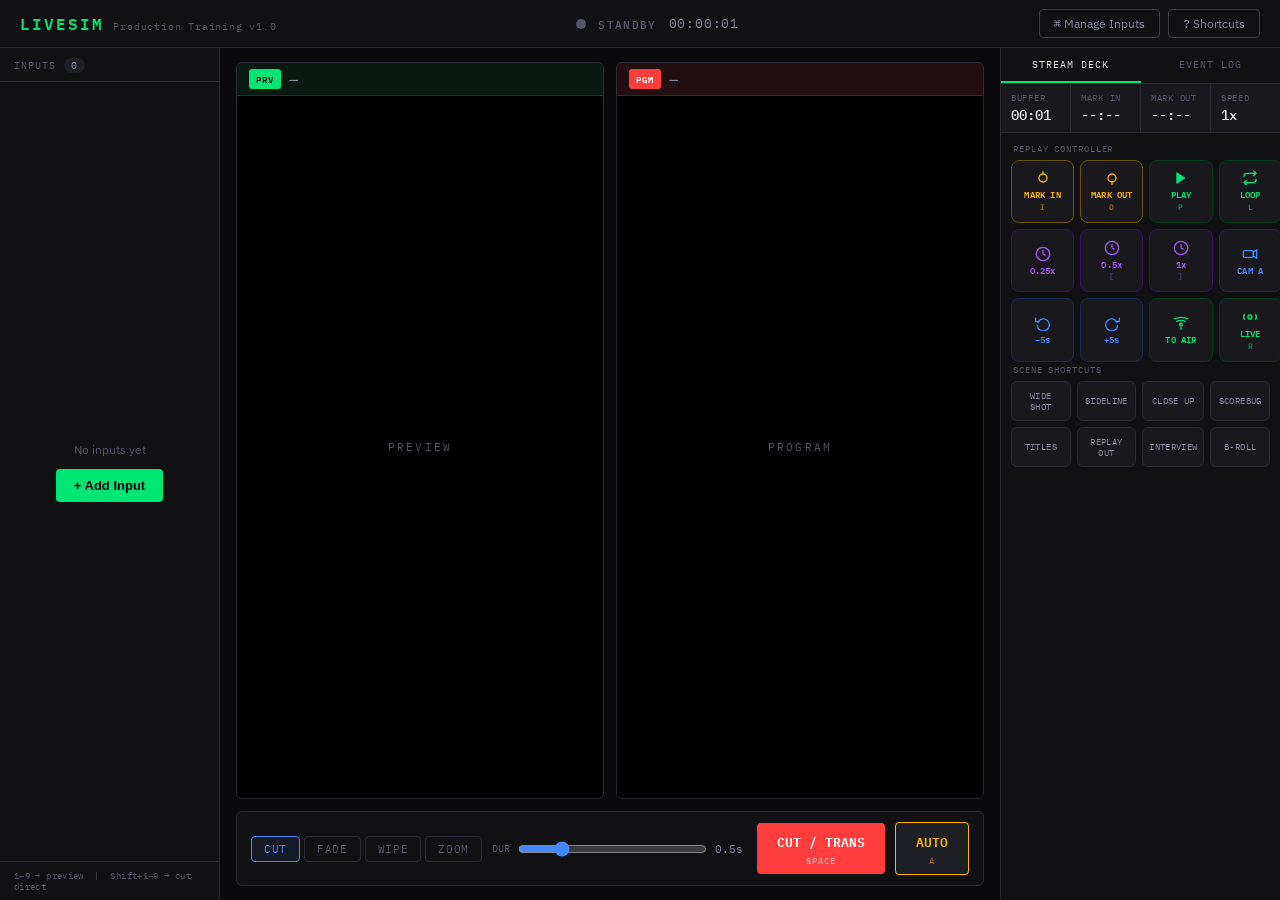
==== index.html @ 05092b7a "vMix v1" ====
<!DOCTYPE html>
<html lang="en">
<head>
<meta charset="UTF-8">
<meta name="viewport" content="width=device-width, initial-scale=1.0">
<title>LiveSim — Production Training</title>
<link rel="preconnect" href="https://fonts.googleapis.com">
<link rel="preconnect" href="https://fonts.gstatic.com" crossorigin>
<link href="https://fonts.googleapis.com/css2?family=IBM+Plex+Mono:wght@400;500;600&family=IBM+Plex+Sans:wght@300;400;500;600&display=swap" rel="stylesheet">
<link rel="stylesheet" href="style.css">
</head>
<body>

<div id="app">

  <!-- TOP BAR -->
  <header class="topbar">
    <div class="topbar-left">
      <span class="logo">LIVESIM</span>
      <span class="logo-sub">Production Training v1.0</span>
    </div>
    <div class="topbar-center">
      <div class="on-air-indicator" id="on-air-dot"></div>
      <span class="on-air-label" id="on-air-label">STANDBY</span>
      <span class="stream-timer" id="stream-timer">00:00:00</span>
    </div>
    <div class="topbar-right">
      <button class="btn-outline" onclick="openModal('inputs-modal')"><span class="mono">⌘</span> Manage Inputs</button>
      <button class="btn-outline" onclick="openModal('shortcuts-modal')"><span class="mono">?</span> Shortcuts</button>
    </div>
  </header>

  <!-- MAIN LAYOUT -->
  <main class="main-layout">

    <!-- LEFT: INPUT TILES -->
    <section class="inputs-panel">
      <div class="panel-label">INPUTS <span class="panel-count" id="input-count">0</span></div>
      <div class="input-grid" id="input-grid">
        <div class="input-empty" id="input-empty">
          <span>No inputs yet</span>
          <button class="btn-primary" onclick="openModal('inputs-modal')">+ Add Input</button>
        </div>
      </div>
      <div class="input-shortcuts-hint">
        <span>1–9 → preview &nbsp;|&nbsp; Shift+1–9 → cut direct</span>
      </div>
    </section>

    <!-- CENTER: PREVIEW + OUTPUT -->
    <section class="monitor-panel">
      <div class="monitor-row">
        <div class="monitor-wrap preview-wrap">
          <div class="monitor-label-bar preview-bar">
            <span class="monitor-badge preview-badge">PRV</span>
            <span class="monitor-name" id="preview-name">—</span>
          </div>
          <div class="monitor-screen" id="preview-screen">
            <div class="monitor-placeholder">
              <span class="placeholder-text">PREVIEW</span>
            </div>
          </div>
        </div>
        <div class="monitor-wrap output-wrap">
          <div class="monitor-label-bar output-bar">
            <span class="monitor-badge output-badge">PGM</span>
            <span class="monitor-name" id="output-name">—</span>
          </div>
          <div class="monitor-screen" id="output-screen">
            <div class="monitor-placeholder">
              <span class="placeholder-text">PROGRAM</span>
            </div>
          </div>
        </div>
      </div>

      <!-- TRANSITION CONTROLS -->
      <div class="transition-bar">
        <div class="trans-type-group">
          <button class="trans-type active" data-trans="cut" onclick="setTrans(this)">CUT</button>
          <button class="trans-type" data-trans="fade" onclick="setTrans(this)">FADE</button>
          <button class="trans-type" data-trans="wipe" onclick="setTrans(this)">WIPE</button>
          <button class="trans-type" data-trans="zoom" onclick="setTrans(this)">ZOOM</button>
        </div>
        <div class="dur-group">
          <label class="dur-label">DUR</label>
          <input type="range" min="100" max="2000" step="100" value="500" id="dur-slider" class="dur-slider">
          <span class="dur-val" id="dur-val">0.5s</span>
        </div>
        <button class="cut-btn" id="cut-btn" onclick="doTransition()">
          <span>CUT / TRANS</span>
          <span class="cut-hint">SPACE</span>
        </button>
        <button class="auto-btn" id="auto-btn" onclick="doAuto()">
          <span>AUTO</span>
          <span class="cut-hint">A</span>
        </button>
      </div>
    </section>

    <!-- RIGHT: STREAM DECK + LOG -->
    <section class="right-panel">

      <!-- STREAM DECK TAB / REPLAY TAB -->
      <div class="right-tabs">
        <button class="right-tab active" onclick="switchRightTab('deck', this)">STREAM DECK</button>
        <button class="right-tab" onclick="switchRightTab('log', this)">EVENT LOG</button>
      </div>

      <div id="tab-deck" class="right-tab-content active">
        <div class="deck-status-row">
          <div class="ds"><div class="ds-lbl">BUFFER</div><div class="ds-val" id="buf-time">00:00</div></div>
          <div class="ds"><div class="ds-lbl">MARK IN</div><div class="ds-val" id="mark-in-disp">--:--</div></div>
          <div class="ds"><div class="ds-lbl">MARK OUT</div><div class="ds-val" id="mark-out-disp">--:--</div></div>
          <div class="ds"><div class="ds-lbl">SPEED</div><div class="ds-val" id="speed-disp">1x</div></div>
        </div>

        <div class="deck-label">REPLAY CONTROLLER</div>
        <div class="deck-grid" id="deck-grid"></div>

        <div class="deck-label" style="margin-top:14px;">SCENE SHORTCUTS</div>
        <div class="scene-grid" id="scene-grid"></div>
      </div>

      <div id="tab-log" class="right-tab-content">
        <div class="log-toolbar">
          <span class="log-count" id="log-count">0 events</span>
          <button class="btn-sm" onclick="clearLog()">Clear</button>
        </div>
        <div class="event-log" id="event-log">
          <div class="log-empty">Waiting for production actions...</div>
        </div>
      </div>

    </section>
  </main>

</div>

<!-- MODAL: MANAGE INPUTS -->
<div class="modal-overlay" id="inputs-modal">
  <div class="modal">
    <div class="modal-header">
      <span class="modal-title">Manage Inputs</span>
      <button class="modal-close" onclick="closeModal('inputs-modal')">✕</button>
    </div>
    <div class="modal-body">
      <div class="input-form-tabs">
        <button class="ift active" onclick="switchFormTab('yt', this)">YouTube / URL</button>
        <button class="ift" onclick="switchFormTab('file', this)">Local File</button>
        <button class="ift" onclick="switchFormTab('color', this)">Colour / Still</button>
      </div>

      <div id="form-yt" class="input-form active">
        <label class="form-label">YouTube URL or video embed URL</label>
        <input type="text" id="yt-url" class="form-input" placeholder="https://www.youtube.com/watch?v=...">
        <label class="form-label">Input name (e.g. CAM 1 — Wide)</label>
        <input type="text" id="yt-name" class="form-input" placeholder="CAM 1">
        <button class="btn-primary full" onclick="addYouTubeInput()">Add YouTube Input</button>
      </div>

      <div id="form-file" class="input-form">
        <label class="form-label">Select video file</label>
        <input type="file" id="file-input" accept="video/*" class="form-file">
        <label class="form-label">Input name</label>
        <input type="text" id="file-name" class="form-input" placeholder="CAM 2 — Sideline">
        <button class="btn-primary full" onclick="addFileInput()">Add File Input</button>
      </div>

      <div id="form-color" class="input-form">
        <label class="form-label">Colour or still type</label>
        <select id="color-type" class="form-input">
          <option value="bars">Colour Bars</option>
          <option value="black">Black</option>
          <option value="scorebug">Scorebug (overlay)</option>
          <option value="lowerthird">Lower Third</option>
          <option value="titles">Titles</option>
        </select>
        <label class="form-label">Input name</label>
        <input type="text" id="color-name" class="form-input" placeholder="Scorebug">
        <button class="btn-primary full" onclick="addColorInput()">Add Input</button>
      </div>

      <div class="inputs-list-label">Current inputs <span id="inputs-list-count">0</span></div>
      <div class="inputs-list" id="inputs-list"></div>
    </div>
  </div>
</div>

<!-- MODAL: SHORTCUTS -->
<div class="modal-overlay" id="shortcuts-modal">
  <div class="modal modal-sm">
    <div class="modal-header">
      <span class="modal-title">Keyboard Shortcuts</span>
      <button class="modal-close" onclick="closeModal('shortcuts-modal')">✕</button>
    </div>
    <div class="modal-body">
      <table class="shortcuts-table">
        <tr><td class="sk-key">1 – 9</td><td>Send input to Preview</td></tr>
        <tr><td class="sk-key">Shift + 1–9</td><td>Cut input directly to Program</td></tr>
        <tr><td class="sk-key">Space</td><td>Cut / Transition</td></tr>
        <tr><td class="sk-key">A</td><td>Auto transition</td></tr>
        <tr><td class="sk-key">F1–F4</td><td>Select transition type (Cut/Fade/Wipe/Zoom)</td></tr>
        <tr><td class="sk-key">I</td><td>Mark In (replay)</td></tr>
        <tr><td class="sk-key">O</td><td>Mark Out (replay)</td></tr>
        <tr><td class="sk-key">P</td><td>Play replay</td></tr>
        <tr><td class="sk-key">L</td><td>Loop replay</td></tr>
        <tr><td class="sk-key">R</td><td>Return to live</td></tr>
        <tr><td class="sk-key">[ / ]</td><td>Speed 0.5x / 1x</td></tr>
        <tr><td class="sk-key">Esc</td><td>Close modal</td></tr>
      </table>
    </div>
  </div>
</div>

<script src="app.js"></script>
</body>
</html>
---- style.css ----
*, *::before, *::after { box-sizing: border-box; margin: 0; padding: 0; }

:root {
  --bg: #0a0a0c;
  --bg2: #111114;
  --bg3: #18181d;
  --bg4: #1f1f26;
  --border: #2a2a35;
  --border2: #3a3a48;
  --text: #e8e8f0;
  --text2: #8888a0;
  --text3: #555568;
  --green: #00e676;
  --green-dim: #00c85a;
  --red: #ff3d3d;
  --red-dim: #cc2222;
  --amber: #ffb300;
  --blue: #4488ff;
  --purple: #a855f7;
  --mono: 'IBM Plex Mono', monospace;
  --sans: 'IBM Plex Sans', sans-serif;
}

html, body { height: 100%; background: var(--bg); color: var(--text); font-family: var(--sans); font-size: 14px; overflow: hidden; }

#app { display: flex; flex-direction: column; height: 100vh; }

/* TOPBAR */
.topbar {
  display: flex; align-items: center; justify-content: space-between;
  padding: 0 20px; height: 48px; background: var(--bg2);
  border-bottom: 1px solid var(--border);
  flex-shrink: 0;
}
.topbar-left { display: flex; align-items: baseline; gap: 10px; }
.logo { font-family: var(--mono); font-size: 16px; font-weight: 600; letter-spacing: 0.12em; color: var(--green); }
.logo-sub { font-family: var(--mono); font-size: 10px; color: var(--text3); letter-spacing: 0.08em; }
.topbar-center { display: flex; align-items: center; gap: 12px; }
.on-air-indicator {
  width: 10px; height: 10px; border-radius: 50%;
  background: var(--text3); transition: background 0.3s;
}
.on-air-indicator.live { background: var(--red); box-shadow: 0 0 8px var(--red); animation: pulse-red 1.2s infinite; }
@keyframes pulse-red { 0%,100%{box-shadow:0 0 6px var(--red);} 50%{box-shadow:0 0 14px var(--red);} }
.on-air-label { font-family: var(--mono); font-size: 11px; font-weight: 600; letter-spacing: 0.12em; color: var(--text3); transition: color 0.3s; }
.on-air-label.live { color: var(--red); }
.stream-timer { font-family: var(--mono); font-size: 13px; color: var(--text2); letter-spacing: 0.06em; }
.topbar-right { display: flex; gap: 8px; }
.btn-outline {
  background: transparent; border: 1px solid var(--border2); color: var(--text2);
  padding: 6px 14px; border-radius: 4px; cursor: pointer; font-family: var(--sans);
  font-size: 12px; transition: all 0.15s;
}
.btn-outline:hover { border-color: var(--text2); color: var(--text); }
.mono { font-family: var(--mono); }

/* MAIN LAYOUT */
.main-layout {
  display: grid;
  grid-template-columns: 220px 1fr 280px;
  flex: 1;
  overflow: hidden;
  gap: 0;
}

/* INPUTS PANEL */
.inputs-panel {
  background: var(--bg2); border-right: 1px solid var(--border);
  display: flex; flex-direction: column; overflow: hidden;
}
.panel-label {
  padding: 10px 14px 8px; font-family: var(--mono); font-size: 10px;
  letter-spacing: 0.1em; color: var(--text3); border-bottom: 1px solid var(--border);
  display: flex; align-items: center; gap: 8px;
}
.panel-count {
  background: var(--bg4); color: var(--text2); padding: 1px 7px;
  border-radius: 10px; font-size: 10px;
}
.input-grid {
  flex: 1; overflow-y: auto; padding: 10px; display: flex; flex-direction: column; gap: 6px;
}
.input-empty {
  flex: 1; display: flex; flex-direction: column; align-items: center; justify-content: center;
  gap: 12px; color: var(--text3); font-size: 12px;
}
.input-shortcuts-hint {
  padding: 8px 14px; font-family: var(--mono); font-size: 9px;
  color: var(--text3); border-top: 1px solid var(--border); letter-spacing: 0.04em;
}

.input-tile {
  border-radius: 6px; border: 1px solid var(--border);
  background: var(--bg3); cursor: pointer; transition: all 0.12s;
  overflow: hidden; position: relative;
}
.input-tile:hover { border-color: var(--border2); }
.input-tile.in-preview { border-color: var(--green); box-shadow: 0 0 0 1px var(--green) inset; }
.input-tile.in-output { border-color: var(--red); box-shadow: 0 0 0 1px var(--red) inset; }
.input-tile-thumb {
  width: 100%; aspect-ratio: 16/9; background: var(--bg4);
  position: relative; overflow: hidden;
}
.input-tile-thumb iframe, .input-tile-thumb video {
  width: 100%; height: 100%; border: none; pointer-events: none;
}
.input-tile-thumb .thumb-overlay {
  position: absolute; inset: 0; display: flex; align-items: center; justify-content: center;
}
.input-tile-info {
  padding: 6px 10px 8px; display: flex; align-items: center; justify-content: space-between;
}
.input-tile-name { font-size: 12px; font-weight: 500; color: var(--text); }
.input-tile-num { font-family: var(--mono); font-size: 10px; color: var(--text3); }
.tile-badge {
  position: absolute; top: 4px; left: 4px; font-family: var(--mono); font-size: 9px;
  font-weight: 600; padding: 2px 6px; border-radius: 3px; letter-spacing: 0.1em;
}
.badge-prv { background: var(--green); color: #000; }
.badge-pgm { background: var(--red); color: #fff; }
.input-tile-remove {
  position: absolute; top: 4px; right: 4px; background: rgba(0,0,0,0.6);
  border: none; color: var(--text3); cursor: pointer; width: 20px; height: 20px;
  border-radius: 3px; font-size: 12px; display: none; align-items: center; justify-content: center;
}
.input-tile:hover .input-tile-remove { display: flex; }
.input-tile-remove:hover { color: var(--red); }

/* COLOR THUMB TYPES */
.thumb-bars { background: linear-gradient(90deg,#f00 0%,#ff0 17%,#0f0 33%,#0ff 50%,#00f 67%,#f0f 83%,#fff 100%); }
.thumb-black { background: #000; }
.thumb-scorebug { background: var(--bg4); display:flex; align-items:center; justify-content:center; }
.thumb-lowerthird { background: var(--bg4); }
.thumb-titles { background: var(--bg4); }

/* MONITOR PANEL */
.monitor-panel {
  background: var(--bg); display: flex; flex-direction: column;
  padding: 14px 16px; gap: 12px; overflow: hidden;
}
.monitor-row { display: grid; grid-template-columns: 1fr 1fr; gap: 12px; flex: 1; min-height: 0; }
.monitor-wrap { display: flex; flex-direction: column; gap: 0; border-radius: 6px; overflow: hidden; border: 1px solid var(--border); }
.monitor-label-bar {
  padding: 6px 12px; display: flex; align-items: center; gap: 8px;
  border-bottom: 1px solid var(--border);
}
.preview-bar { background: rgba(0, 230, 118, 0.07); }
.output-bar { background: rgba(255, 61, 61, 0.1); }
.monitor-badge {
  font-family: var(--mono); font-size: 9px; font-weight: 600;
  padding: 2px 7px; border-radius: 3px; letter-spacing: 0.1em;
}
.preview-wrap .monitor-badge { background: var(--green); color: #000; }
.output-wrap .monitor-badge { background: var(--red); color: #fff; }
.monitor-name { font-size: 12px; color: var(--text2); font-weight: 500; }
.monitor-screen {
  flex: 1; background: #000; position: relative; overflow: hidden; min-height: 0;
}
.monitor-screen iframe, .monitor-screen video {
  width: 100%; height: 100%; border: none;
}
.monitor-placeholder {
  position: absolute; inset: 0; display: flex; align-items: center; justify-content: center;
}
.placeholder-text { font-family: var(--mono); font-size: 11px; color: var(--text3); letter-spacing: 0.2em; }

/* TRANSITION BAR */
.transition-bar {
  display: flex; align-items: center; gap: 10px; flex-wrap: wrap;
  background: var(--bg2); border: 1px solid var(--border); border-radius: 6px; padding: 10px 14px;
  flex-shrink: 0;
}
.trans-type-group { display: flex; gap: 4px; }
.trans-type {
  font-family: var(--mono); font-size: 11px; letter-spacing: 0.06em;
  background: transparent; border: 1px solid var(--border); color: var(--text3);
  padding: 5px 12px; border-radius: 4px; cursor: pointer; transition: all 0.12s;
}
.trans-type:hover { border-color: var(--border2); color: var(--text2); }
.trans-type.active { border-color: var(--blue); color: var(--blue); background: rgba(68,136,255,0.08); }
.dur-group { display: flex; align-items: center; gap: 8px; flex: 1; min-width: 120px; }
.dur-label { font-family: var(--mono); font-size: 10px; color: var(--text3); }
.dur-slider { flex: 1; accent-color: var(--blue); }
.dur-val { font-family: var(--mono); font-size: 11px; color: var(--text2); min-width: 32px; }
.cut-btn, .auto-btn {
  display: flex; flex-direction: column; align-items: center; gap: 2px;
  padding: 8px 20px; border-radius: 4px; border: none; cursor: pointer;
  font-family: var(--mono); font-weight: 600; transition: all 0.1s;
}
.cut-btn { background: var(--red); color: #fff; font-size: 13px; }
.cut-btn:hover { background: #ff5555; }
.cut-btn:active { transform: scale(0.96); }
.auto-btn { background: var(--bg4); color: var(--amber); border: 1px solid var(--amber); font-size: 13px; }
.auto-btn:hover { background: rgba(255,179,0,0.1); }
.cut-hint { font-size: 9px; opacity: 0.6; font-weight: 400; letter-spacing: 0.1em; }

/* RIGHT PANEL */
.right-panel {
  background: var(--bg2); border-left: 1px solid var(--border);
  display: flex; flex-direction: column; overflow: hidden;
}
.right-tabs { display: flex; border-bottom: 1px solid var(--border); }
.right-tab {
  flex: 1; padding: 10px; background: transparent; border: none;
  font-family: var(--mono); font-size: 10px; letter-spacing: 0.1em;
  color: var(--text3); cursor: pointer; border-bottom: 2px solid transparent;
  transition: all 0.15s;
}
.right-tab:hover { color: var(--text2); }
.right-tab.active { color: var(--text); border-bottom-color: var(--green); }
.right-tab-content { display: none; flex-direction: column; overflow: hidden; flex: 1; }
.right-tab-content.active { display: flex; }

/* DECK */
.deck-status-row {
  display: grid; grid-template-columns: repeat(4, 1fr); gap: 1px;
  background: var(--border); border-bottom: 1px solid var(--border);
}
.ds { background: var(--bg3); padding: 8px 10px; }
.ds-lbl { font-family: var(--mono); font-size: 9px; color: var(--text3); letter-spacing: 0.08em; margin-bottom: 3px; }
.ds-val { font-family: var(--mono); font-size: 14px; color: var(--text); font-weight: 500; }
.ds-val.active { color: var(--green); }
.deck-label { font-family: var(--mono); font-size: 9px; color: var(--text3); letter-spacing: 0.1em; padding: 10px 12px 6px; }
.deck-grid { display: grid; grid-template-columns: repeat(5, 1fr); gap: 6px; padding: 0 10px; }
.scene-grid { display: grid; grid-template-columns: repeat(4, 1fr); gap: 6px; padding: 0 10px 10px; }

.dk-btn {
  aspect-ratio: 1; border-radius: 8px; border: 1.5px solid;
  display: flex; flex-direction: column; align-items: center; justify-content: center;
  gap: 3px; cursor: pointer; font-size: 9px; font-weight: 600; text-align: center;
  line-height: 1.2; padding: 4px; transition: all 0.1s; background: var(--bg3);
  font-family: var(--mono); letter-spacing: 0.02em;
}
.dk-btn:active { transform: scale(0.91); }
.dk-btn svg { width: 16px; height: 16px; }
.dk-btn.mark { border-color: #665500; color: var(--amber); }
.dk-btn.mark:hover { background: rgba(255,179,0,0.1); border-color: var(--amber); }
.dk-btn.mark.flash { background: rgba(255,179,0,0.25); border-color: var(--amber); }
.dk-btn.go { border-color: #003a1a; color: var(--green); }
.dk-btn.go:hover { background: rgba(0,230,118,0.08); border-color: var(--green); }
.dk-btn.go.flash { background: rgba(0,230,118,0.2); border-color: var(--green); }
.dk-btn.replay { border-color: #1a2a55; color: var(--blue); }
.dk-btn.replay:hover { background: rgba(68,136,255,0.08); border-color: var(--blue); }
.dk-btn.replay.flash { background: rgba(68,136,255,0.2); }
.dk-btn.speed { border-color: #3a1060; color: var(--purple); }
.dk-btn.speed:hover { background: rgba(168,85,247,0.08); border-color: var(--purple); }
.dk-btn.speed.flash { background: rgba(168,85,247,0.2); }
.dk-btn.blank { border-color: var(--border); color: var(--text3); cursor: default; opacity: 0.3; }

.scene-btn {
  padding: 8px 6px; border-radius: 6px; border: 1px solid var(--border);
  background: var(--bg3); color: var(--text2); font-family: var(--mono);
  font-size: 9px; cursor: pointer; text-align: center; transition: all 0.12s;
  letter-spacing: 0.04em;
}
.scene-btn:hover { border-color: var(--blue); color: var(--blue); }
.scene-btn.active { border-color: var(--green); color: var(--green); background: rgba(0,230,118,0.06); }

/* EVENT LOG */
.log-toolbar {
  display: flex; align-items: center; justify-content: space-between;
  padding: 8px 14px; border-bottom: 1px solid var(--border);
}
.log-count { font-family: var(--mono); font-size: 10px; color: var(--text3); }
.btn-sm {
  background: transparent; border: 1px solid var(--border); color: var(--text3);
  padding: 3px 10px; border-radius: 3px; cursor: pointer; font-size: 11px; transition: all 0.12s;
}
.btn-sm:hover { color: var(--text); border-color: var(--border2); }
.event-log { flex: 1; overflow-y: auto; padding: 8px 12px; font-family: var(--mono); font-size: 11px; }
.log-empty { color: var(--text3); padding: 20px 0; text-align: center; font-size: 11px; }
.log-entry { padding: 4px 0; border-bottom: 1px solid var(--border); display: flex; gap: 10px; }
.log-ts { color: var(--text3); flex-shrink: 0; }
.log-msg { color: var(--text2); }
.log-msg.cut { color: var(--red); }
.log-msg.go { color: var(--green); }
.log-msg.mark { color: var(--amber); }
.log-msg.replay { color: var(--blue); }
.log-msg.speed { color: var(--purple); }
.log-msg.info { color: var(--text2); }

/* MODALS */
.modal-overlay {
  display: none; position: fixed; inset: 0; background: rgba(0,0,0,0.75);
  z-index: 100; align-items: center; justify-content: center;
}
.modal-overlay.open { display: flex; }
.modal {
  background: var(--bg2); border: 1px solid var(--border2); border-radius: 8px;
  width: 480px; max-height: 80vh; display: flex; flex-direction: column;
  overflow: hidden;
}
.modal-sm { width: 380px; }
.modal-header {
  display: flex; align-items: center; justify-content: space-between;
  padding: 14px 18px; border-bottom: 1px solid var(--border);
}
.modal-title { font-size: 14px; font-weight: 600; color: var(--text); }
.modal-close {
  background: transparent; border: none; color: var(--text3); cursor: pointer;
  font-size: 16px; padding: 4px 8px; border-radius: 4px; transition: all 0.12s;
}
.modal-close:hover { color: var(--text); background: var(--bg4); }
.modal-body { padding: 18px; overflow-y: auto; display: flex; flex-direction: column; gap: 14px; }

.input-form-tabs { display: flex; gap: 4px; }
.ift {
  padding: 6px 14px; border-radius: 4px; border: 1px solid var(--border);
  background: transparent; color: var(--text3); font-size: 12px; cursor: pointer; transition: all 0.12s;
}
.ift.active { border-color: var(--blue); color: var(--blue); background: rgba(68,136,255,0.08); }
.input-form { display: none; flex-direction: column; gap: 8px; }
.input-form.active { display: flex; }
.form-label { font-size: 11px; color: var(--text3); font-family: var(--mono); letter-spacing: 0.04em; }
.form-input {
  background: var(--bg3); border: 1px solid var(--border); color: var(--text);
  padding: 8px 12px; border-radius: 4px; font-size: 13px; font-family: var(--sans); width: 100%;
  transition: border-color 0.15s;
}
.form-input:focus { outline: none; border-color: var(--blue); }
.form-file { color: var(--text2); font-size: 12px; }
.btn-primary {
  background: var(--green); color: #000; border: none; padding: 9px 18px;
  border-radius: 4px; cursor: pointer; font-weight: 600; font-size: 13px; transition: all 0.12s;
}
.btn-primary:hover { background: #00ff88; }
.btn-primary.full { width: 100%; }

.inputs-list-label { font-family: var(--mono); font-size: 10px; color: var(--text3); letter-spacing: 0.08em; border-top: 1px solid var(--border); padding-top: 14px; }
.inputs-list { display: flex; flex-direction: column; gap: 6px; }
.inputs-list-item {
  display: flex; align-items: center; justify-content: space-between;
  background: var(--bg3); border: 1px solid var(--border); border-radius: 4px; padding: 8px 12px;
}
.ili-left { display: flex; gap: 10px; align-items: center; }
.ili-num { font-family: var(--mono); font-size: 11px; color: var(--text3); }
.ili-name { font-size: 12px; color: var(--text); }
.ili-type { font-family: var(--mono); font-size: 10px; color: var(--text3); }
.ili-del { background: transparent; border: none; color: var(--text3); cursor: pointer; font-size: 14px; padding: 2px 6px; border-radius: 3px; }
.ili-del:hover { color: var(--red); }

.shortcuts-table { width: 100%; border-collapse: collapse; }
.shortcuts-table tr { border-bottom: 1px solid var(--border); }
.shortcuts-table td { padding: 9px 0; font-size: 12px; color: var(--text2); }
.sk-key { font-family: var(--mono); color: var(--amber); width: 130px; font-size: 11px; }

/* SCROLLBAR */
::-webkit-scrollbar { width: 4px; }
::-webkit-scrollbar-track { background: transparent; }
::-webkit-scrollbar-thumb { background: var(--border2); border-radius: 2px; }

/* TRANSITION ANIMATION OVERLAY */
#trans-overlay {
  display: none; position: fixed; inset: 0; z-index: 50; pointer-events: none;
}
#trans-overlay.fade { display: block; background: #000; animation: trans-fade 0.6s ease; }
@keyframes trans-fade { 0%{opacity:0} 30%{opacity:1} 70%{opacity:1} 100%{opacity:0} }
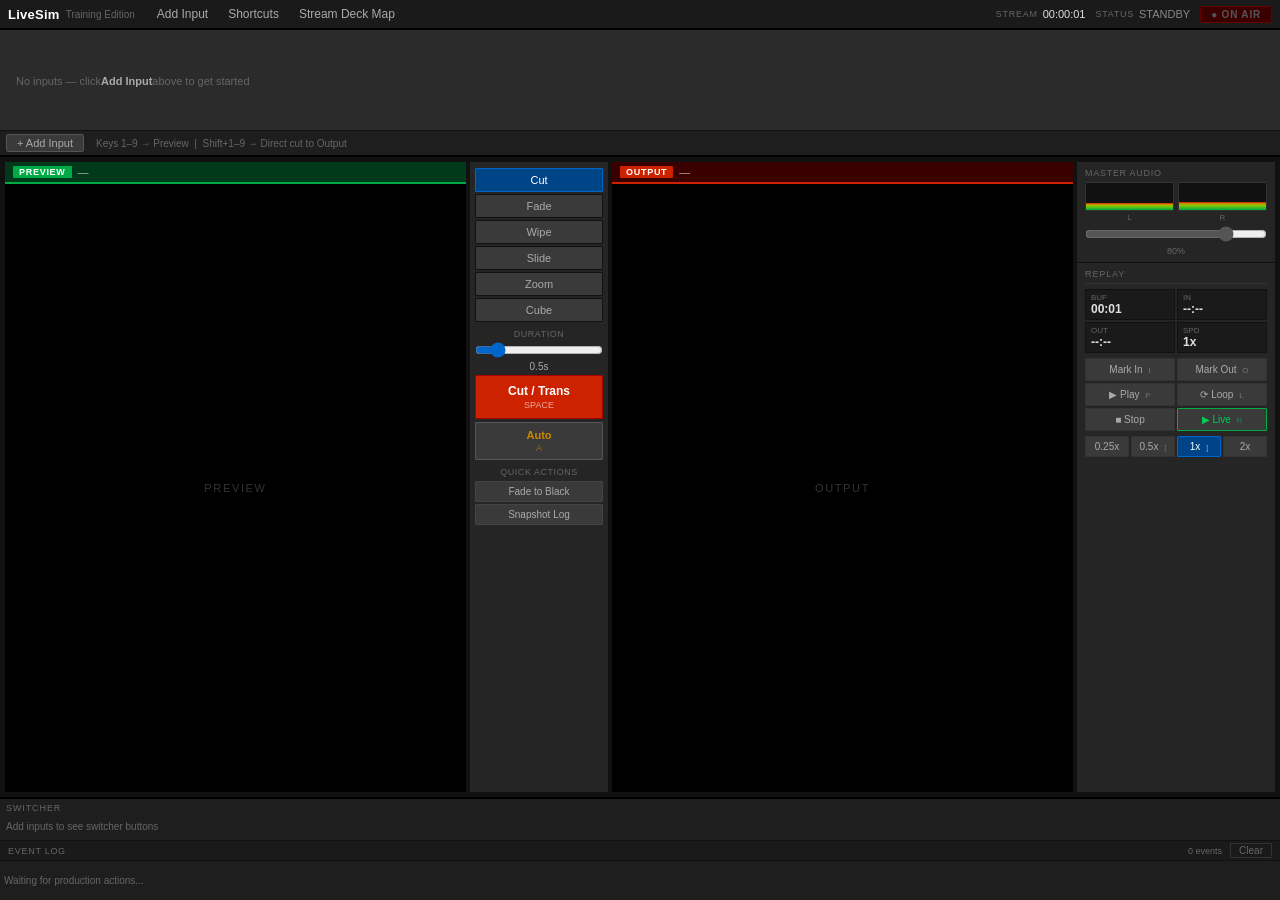
==== commit 2da5a53b: "v2" ====
--- a/index.html
+++ b/index.html
@@ -3,213 +3,333 @@
 <head>
 <meta charset="UTF-8">
 <meta name="viewport" content="width=device-width, initial-scale=1.0">
-<title>LiveSim — Production Training</title>
-<link rel="preconnect" href="https://fonts.googleapis.com">
-<link rel="preconnect" href="https://fonts.gstatic.com" crossorigin>
-<link href="https://fonts.googleapis.com/css2?family=IBM+Plex+Mono:wght@400;500;600&family=IBM+Plex+Sans:wght@300;400;500;600&display=swap" rel="stylesheet">
+<title>LiveSim — vMix Training</title>
 <link rel="stylesheet" href="style.css">
 </head>
 <body>
 
-<div id="app">
-
-  <!-- TOP BAR -->
-  <header class="topbar">
-    <div class="topbar-left">
-      <span class="logo">LIVESIM</span>
-      <span class="logo-sub">Production Training v1.0</span>
-    </div>
-    <div class="topbar-center">
-      <div class="on-air-indicator" id="on-air-dot"></div>
-      <span class="on-air-label" id="on-air-label">STANDBY</span>
-      <span class="stream-timer" id="stream-timer">00:00:00</span>
-    </div>
-    <div class="topbar-right">
-      <button class="btn-outline" onclick="openModal('inputs-modal')"><span class="mono">⌘</span> Manage Inputs</button>
-      <button class="btn-outline" onclick="openModal('shortcuts-modal')"><span class="mono">?</span> Shortcuts</button>
-    </div>
-  </header>
-
-  <!-- MAIN LAYOUT -->
-  <main class="main-layout">
-
-    <!-- LEFT: INPUT TILES -->
-    <section class="inputs-panel">
-      <div class="panel-label">INPUTS <span class="panel-count" id="input-count">0</span></div>
-      <div class="input-grid" id="input-grid">
-        <div class="input-empty" id="input-empty">
-          <span>No inputs yet</span>
-          <button class="btn-primary" onclick="openModal('inputs-modal')">+ Add Input</button>
-        </div>
-      </div>
-      <div class="input-shortcuts-hint">
-        <span>1–9 → preview &nbsp;|&nbsp; Shift+1–9 → cut direct</span>
-      </div>
-    </section>
-
-    <!-- CENTER: PREVIEW + OUTPUT -->
-    <section class="monitor-panel">
-      <div class="monitor-row">
-        <div class="monitor-wrap preview-wrap">
-          <div class="monitor-label-bar preview-bar">
-            <span class="monitor-badge preview-badge">PRV</span>
-            <span class="monitor-name" id="preview-name">—</span>
+<!-- TITLE BAR -->
+<div class="titlebar">
+  <div class="titlebar-left">
+    <span class="app-name">LiveSim</span>
+    <span class="app-ver">Training Edition</span>
+    <div class="titlebar-menus">
+      <button class="tmenu" onclick="openModal('add-input-modal')">Add Input</button>
+      <button class="tmenu" onclick="openModal('shortcuts-modal')">Shortcuts</button>
+      <button class="tmenu" onclick="openModal('streamdeck-modal')">Stream Deck Map</button>
+    </div>
+  </div>
+  <div class="titlebar-right">
+    <div class="tbar-stat">
+      <span class="tbar-label">STREAM</span>
+      <span class="tbar-val" id="stream-timer">00:00:00</span>
+    </div>
+    <div class="tbar-stat">
+      <span class="tbar-label">STATUS</span>
+      <span class="tbar-val status-val" id="status-val">STANDBY</span>
+    </div>
+    <div class="onair-btn" id="onair-btn">● ON AIR</div>
+  </div>
+</div>
+
+<!-- MAIN AREA -->
+<div class="vmix-body">
+
+  <!-- INPUT ROWS (top, scrollable) -->
+  <div class="inputs-section">
+    <div class="inputs-row" id="inputs-row">
+      <div class="no-inputs-msg" id="no-inputs-msg">
+        No inputs — click <strong>Add Input</strong> above to get started
+      </div>
+    </div>
+    <div class="inputs-add-bar">
+      <button class="add-input-quick" onclick="openModal('add-input-modal')">+ Add Input</button>
+      <span class="inputs-hint">Keys 1–9 → Preview &nbsp;|&nbsp; Shift+1–9 → Direct cut to Output</span>
+    </div>
+  </div>
+
+  <!-- MONITORS ROW -->
+  <div class="monitors-section">
+
+    <!-- PREVIEW MONITOR -->
+    <div class="monitor-block preview-block">
+      <div class="monitor-topbar prv-topbar">
+        <span class="monitor-badge prv-badge">PREVIEW</span>
+        <span class="monitor-source" id="prv-source">—</span>
+      </div>
+      <div class="monitor-screen" id="prv-screen">
+        <div class="monitor-empty">PREVIEW</div>
+      </div>
+      <div class="monitor-overlay-panel" id="prv-overlay-panel"></div>
+    </div>
+
+    <!-- TRANSITION COLUMN -->
+    <div class="trans-column">
+      <div class="trans-types">
+        <button class="trans-btn active" data-t="cut" onclick="selTrans(this)">Cut</button>
+        <button class="trans-btn" data-t="fade" onclick="selTrans(this)">Fade</button>
+        <button class="trans-btn" data-t="wipe" onclick="selTrans(this)">Wipe</button>
+        <button class="trans-btn" data-t="slide" onclick="selTrans(this)">Slide</button>
+        <button class="trans-btn" data-t="zoom" onclick="selTrans(this)">Zoom</button>
+        <button class="trans-btn" data-t="cube" onclick="selTrans(this)">Cube</button>
+      </div>
+      <div class="trans-dur-wrap">
+        <label class="trans-dur-label">Duration</label>
+        <input type="range" class="trans-dur-slider" min="100" max="3000" step="100" value="500" id="dur-slider">
+        <span class="trans-dur-val" id="dur-val">0.5s</span>
+      </div>
+      <button class="trans-go-btn" id="trans-go-btn" onclick="doTransition()">
+        Cut / Trans
+        <span class="trans-go-key">SPACE</span>
+      </button>
+      <button class="auto-go-btn" onclick="doAuto()">
+        Auto
+        <span class="trans-go-key">A</span>
+      </button>
+      <div class="quick-play-section">
+        <div class="qp-label">QUICK ACTIONS</div>
+        <button class="qp-btn" onclick="doFadeToBlack()">Fade to Black</button>
+        <button class="qp-btn" onclick="doSnapshot()">Snapshot Log</button>
+      </div>
+    </div>
+
+    <!-- OUTPUT MONITOR -->
+    <div class="monitor-block output-block">
+      <div class="monitor-topbar pgm-topbar">
+        <span class="monitor-badge pgm-badge">OUTPUT</span>
+        <span class="monitor-source" id="pgm-source">—</span>
+      </div>
+      <div class="monitor-screen" id="pgm-screen">
+        <div class="monitor-empty">OUTPUT</div>
+      </div>
+      <div class="monitor-overlay-panel" id="pgm-overlay-panel"></div>
+    </div>
+
+    <!-- RIGHT PANEL: AUDIO + REPLAY -->
+    <div class="right-col">
+
+      <!-- AUDIO METER (cosmetic) -->
+      <div class="audio-section">
+        <div class="audio-label">MASTER AUDIO</div>
+        <div class="audio-meters">
+          <div class="meter-col">
+            <div class="meter-bar"><div class="meter-fill" id="meter-l"></div></div>
+            <span class="meter-ch">L</span>
           </div>
-          <div class="monitor-screen" id="preview-screen">
-            <div class="monitor-placeholder">
-              <span class="placeholder-text">PREVIEW</span>
-            </div>
+          <div class="meter-col">
+            <div class="meter-bar"><div class="meter-fill" id="meter-r"></div></div>
+            <span class="meter-ch">R</span>
           </div>
         </div>
-        <div class="monitor-wrap output-wrap">
-          <div class="monitor-label-bar output-bar">
-            <span class="monitor-badge output-badge">PGM</span>
-            <span class="monitor-name" id="output-name">—</span>
-          </div>
-          <div class="monitor-screen" id="output-screen">
-            <div class="monitor-placeholder">
-              <span class="placeholder-text">PROGRAM</span>
-            </div>
-          </div>
+        <input type="range" class="vol-slider" min="0" max="100" value="80" id="vol-slider">
+        <span class="vol-val" id="vol-val">80%</span>
+      </div>
+
+      <!-- REPLAY PANEL -->
+      <div class="replay-section">
+        <div class="replay-header">REPLAY</div>
+        <div class="replay-stats">
+          <div class="rs"><div class="rs-l">BUF</div><div class="rs-v" id="buf-disp">00:00</div></div>
+          <div class="rs"><div class="rs-l">IN</div><div class="rs-v" id="in-disp">--:--</div></div>
+          <div class="rs"><div class="rs-l">OUT</div><div class="rs-v" id="out-disp">--:--</div></div>
+          <div class="rs"><div class="rs-l">SPD</div><div class="rs-v" id="spd-disp">1x</div></div>
         </div>
-      </div>
-
-      <!-- TRANSITION CONTROLS -->
-      <div class="transition-bar">
-        <div class="trans-type-group">
-          <button class="trans-type active" data-trans="cut" onclick="setTrans(this)">CUT</button>
-          <button class="trans-type" data-trans="fade" onclick="setTrans(this)">FADE</button>
-          <button class="trans-type" data-trans="wipe" onclick="setTrans(this)">WIPE</button>
-          <button class="trans-type" data-trans="zoom" onclick="setTrans(this)">ZOOM</button>
+        <div class="replay-btns">
+          <button class="rb mark-btn" onclick="doMark('in')">Mark In <span class="rk">I</span></button>
+          <button class="rb mark-btn" onclick="doMark('out')">Mark Out <span class="rk">O</span></button>
+          <button class="rb play-btn" onclick="doReplayPlay()">▶ Play <span class="rk">P</span></button>
+          <button class="rb loop-btn" onclick="doReplayLoop()">⟳ Loop <span class="rk">L</span></button>
+          <button class="rb stop-btn" onclick="doReplayStop()">■ Stop</button>
+          <button class="rb live-btn" onclick="doReturnLive()">▶ Live <span class="rk">R</span></button>
         </div>
-        <div class="dur-group">
-          <label class="dur-label">DUR</label>
-          <input type="range" min="100" max="2000" step="100" value="500" id="dur-slider" class="dur-slider">
-          <span class="dur-val" id="dur-val">0.5s</span>
+        <div class="speed-row">
+          <button class="spd-btn" onclick="setSpeed(0.25)">0.25x</button>
+          <button class="spd-btn" onclick="setSpeed(0.5)">0.5x <span class="rk">[</span></button>
+          <button class="spd-btn active" onclick="setSpeed(1)">1x <span class="rk">]</span></button>
+          <button class="spd-btn" onclick="setSpeed(2)">2x</button>
         </div>
-        <button class="cut-btn" id="cut-btn" onclick="doTransition()">
-          <span>CUT / TRANS</span>
-          <span class="cut-hint">SPACE</span>
-        </button>
-        <button class="auto-btn" id="auto-btn" onclick="doAuto()">
-          <span>AUTO</span>
-          <span class="cut-hint">A</span>
-        </button>
-      </div>
-    </section>
-
-    <!-- RIGHT: STREAM DECK + LOG -->
-    <section class="right-panel">
-
-      <!-- STREAM DECK TAB / REPLAY TAB -->
-      <div class="right-tabs">
-        <button class="right-tab active" onclick="switchRightTab('deck', this)">STREAM DECK</button>
-        <button class="right-tab" onclick="switchRightTab('log', this)">EVENT LOG</button>
-      </div>
-
-      <div id="tab-deck" class="right-tab-content active">
-        <div class="deck-status-row">
-          <div class="ds"><div class="ds-lbl">BUFFER</div><div class="ds-val" id="buf-time">00:00</div></div>
-          <div class="ds"><div class="ds-lbl">MARK IN</div><div class="ds-val" id="mark-in-disp">--:--</div></div>
-          <div class="ds"><div class="ds-lbl">MARK OUT</div><div class="ds-val" id="mark-out-disp">--:--</div></div>
-          <div class="ds"><div class="ds-lbl">SPEED</div><div class="ds-val" id="speed-disp">1x</div></div>
-        </div>
-
-        <div class="deck-label">REPLAY CONTROLLER</div>
-        <div class="deck-grid" id="deck-grid"></div>
-
-        <div class="deck-label" style="margin-top:14px;">SCENE SHORTCUTS</div>
-        <div class="scene-grid" id="scene-grid"></div>
-      </div>
-
-      <div id="tab-log" class="right-tab-content">
-        <div class="log-toolbar">
-          <span class="log-count" id="log-count">0 events</span>
-          <button class="btn-sm" onclick="clearLog()">Clear</button>
-        </div>
-        <div class="event-log" id="event-log">
-          <div class="log-empty">Waiting for production actions...</div>
-        </div>
-      </div>
-
-    </section>
-  </main>
-
-</div>
-
-<!-- MODAL: MANAGE INPUTS -->
-<div class="modal-overlay" id="inputs-modal">
+      </div>
+
+    </div>
+  </div>
+
+  <!-- SWITCHER ROW (vMix-style bottom row) -->
+  <div class="switcher-section">
+    <div class="switcher-label">SWITCHER</div>
+    <div class="switcher-row" id="switcher-row">
+      <div class="sw-empty">Add inputs to see switcher buttons</div>
+    </div>
+  </div>
+
+  <!-- LOG BAR -->
+  <div class="log-section">
+    <div class="log-header">
+      <span class="log-title">EVENT LOG</span>
+      <span class="log-count" id="log-count">0 events</span>
+      <button class="log-clear" onclick="clearLog()">Clear</button>
+    </div>
+    <div class="log-body" id="log-body">
+      <span class="log-empty-msg">Waiting for production actions...</span>
+    </div>
+  </div>
+
+</div>
+
+<!-- OVERLAY EDITOR (fixed panel, hidden by default) -->
+<div class="overlay-editor" id="overlay-editor" style="display:none;">
+  <div class="oe-header">
+    <span>Overlay Editor</span>
+    <button onclick="closeOverlayEditor()">✕</button>
+  </div>
+  <div class="oe-body">
+    <label class="oe-label">Title text</label>
+    <input type="text" id="oe-title" class="oe-input" placeholder="Name / Title">
+    <label class="oe-label">Subtitle text</label>
+    <input type="text" id="oe-subtitle" class="oe-input" placeholder="Role / Team">
+    <label class="oe-label">Position</label>
+    <select id="oe-position" class="oe-input">
+      <option value="bottom-left">Bottom Left</option>
+      <option value="bottom-right">Bottom Right</option>
+      <option value="bottom-center">Bottom Centre</option>
+      <option value="top-left">Top Left</option>
+    </select>
+    <label class="oe-label">Background</label>
+    <select id="oe-bg" class="oe-input">
+      <option value="#cc0000">Red</option>
+      <option value="#0044cc">Blue</option>
+      <option value="#111111">Dark</option>
+      <option value="#ffffff">White</option>
+    </select>
+    <button class="oe-apply" onclick="applyOverlay()">Apply to Preview</button>
+    <button class="oe-clear" onclick="clearOverlay()">Clear Overlay</button>
+  </div>
+</div>
+
+<!-- MODALS -->
+
+<!-- ADD INPUT -->
+<div class="modal-bg" id="add-input-modal">
   <div class="modal">
-    <div class="modal-header">
-      <span class="modal-title">Manage Inputs</span>
-      <button class="modal-close" onclick="closeModal('inputs-modal')">✕</button>
-    </div>
-    <div class="modal-body">
-      <div class="input-form-tabs">
-        <button class="ift active" onclick="switchFormTab('yt', this)">YouTube / URL</button>
-        <button class="ift" onclick="switchFormTab('file', this)">Local File</button>
-        <button class="ift" onclick="switchFormTab('color', this)">Colour / Still</button>
-      </div>
-
-      <div id="form-yt" class="input-form active">
-        <label class="form-label">YouTube URL or video embed URL</label>
-        <input type="text" id="yt-url" class="form-input" placeholder="https://www.youtube.com/watch?v=...">
-        <label class="form-label">Input name (e.g. CAM 1 — Wide)</label>
-        <input type="text" id="yt-name" class="form-input" placeholder="CAM 1">
-        <button class="btn-primary full" onclick="addYouTubeInput()">Add YouTube Input</button>
-      </div>
-
-      <div id="form-file" class="input-form">
-        <label class="form-label">Select video file</label>
-        <input type="file" id="file-input" accept="video/*" class="form-file">
-        <label class="form-label">Input name</label>
-        <input type="text" id="file-name" class="form-input" placeholder="CAM 2 — Sideline">
-        <button class="btn-primary full" onclick="addFileInput()">Add File Input</button>
-      </div>
-
-      <div id="form-color" class="input-form">
-        <label class="form-label">Colour or still type</label>
-        <select id="color-type" class="form-input">
-          <option value="bars">Colour Bars</option>
-          <option value="black">Black</option>
-          <option value="scorebug">Scorebug (overlay)</option>
-          <option value="lowerthird">Lower Third</option>
-          <option value="titles">Titles</option>
-        </select>
-        <label class="form-label">Input name</label>
-        <input type="text" id="color-name" class="form-input" placeholder="Scorebug">
-        <button class="btn-primary full" onclick="addColorInput()">Add Input</button>
-      </div>
-
-      <div class="inputs-list-label">Current inputs <span id="inputs-list-count">0</span></div>
-      <div class="inputs-list" id="inputs-list"></div>
-    </div>
-  </div>
-</div>
-
-<!-- MODAL: SHORTCUTS -->
-<div class="modal-overlay" id="shortcuts-modal">
-  <div class="modal modal-sm">
-    <div class="modal-header">
-      <span class="modal-title">Keyboard Shortcuts</span>
-      <button class="modal-close" onclick="closeModal('shortcuts-modal')">✕</button>
-    </div>
-    <div class="modal-body">
-      <table class="shortcuts-table">
-        <tr><td class="sk-key">1 – 9</td><td>Send input to Preview</td></tr>
-        <tr><td class="sk-key">Shift + 1–9</td><td>Cut input directly to Program</td></tr>
-        <tr><td class="sk-key">Space</td><td>Cut / Transition</td></tr>
-        <tr><td class="sk-key">A</td><td>Auto transition</td></tr>
-        <tr><td class="sk-key">F1–F4</td><td>Select transition type (Cut/Fade/Wipe/Zoom)</td></tr>
-        <tr><td class="sk-key">I</td><td>Mark In (replay)</td></tr>
-        <tr><td class="sk-key">O</td><td>Mark Out (replay)</td></tr>
-        <tr><td class="sk-key">P</td><td>Play replay</td></tr>
-        <tr><td class="sk-key">L</td><td>Loop replay</td></tr>
-        <tr><td class="sk-key">R</td><td>Return to live</td></tr>
-        <tr><td class="sk-key">[ / ]</td><td>Speed 0.5x / 1x</td></tr>
-        <tr><td class="sk-key">Esc</td><td>Close modal</td></tr>
-      </table>
-    </div>
+    <div class="modal-hdr">
+      <span>Add Input</span>
+      <button class="modal-x" onclick="closeModal('add-input-modal')">✕</button>
+    </div>
+    <div class="modal-tabs">
+      <button class="mtab active" onclick="switchMTab('yt',this)">YouTube / URL</button>
+      <button class="mtab" onclick="switchMTab('file',this)">Video File</button>
+      <button class="mtab" onclick="switchMTab('still',this)">Still / Image</button>
+      <button class="mtab" onclick="switchMTab('lt',this)">Lower Third</button>
+      <button class="mtab" onclick="switchMTab('colour',this)">Colour</button>
+    </div>
+
+    <div id="mf-yt" class="modal-form active">
+      <label>YouTube or direct video URL</label>
+      <input type="text" id="yt-url" placeholder="https://www.youtube.com/watch?v=...">
+      <label>Input label</label>
+      <input type="text" id="yt-name" placeholder="CAM 1 — Wide">
+      <div class="yt-note">⚠ YouTube: video will load muted. Click once on the monitor to unmute. For training, muted is fine — focus on switching.</div>
+      <button class="modal-add-btn" onclick="addYtInput()">Add Input</button>
+    </div>
+
+    <div id="mf-file" class="modal-form">
+      <label>Video file (.mp4 .mov .webm)</label>
+      <input type="file" id="file-pick" accept="video/*">
+      <label>Input label</label>
+      <input type="text" id="file-name" placeholder="CAM 2 — Sideline">
+      <button class="modal-add-btn" onclick="addFileInput()">Add Input</button>
+    </div>
+
+    <div id="mf-still" class="modal-form">
+      <label>Image file (.jpg .png .gif)</label>
+      <input type="file" id="still-pick" accept="image/*">
+      <label>Input label</label>
+      <input type="text" id="still-name" placeholder="Sponsor Slide">
+      <button class="modal-add-btn" onclick="addStillInput()">Add Input</button>
+    </div>
+
+    <div id="mf-lt" class="modal-form">
+      <label>Title (name / headline)</label>
+      <input type="text" id="lt-title" placeholder="John Smith">
+      <label>Subtitle (role / team)</label>
+      <input type="text" id="lt-sub" placeholder="Head Coach">
+      <label>Position</label>
+      <select id="lt-pos">
+        <option value="bottom-left">Bottom Left</option>
+        <option value="bottom-right">Bottom Right</option>
+        <option value="bottom-center">Bottom Centre</option>
+        <option value="top-left">Top Left</option>
+      </select>
+      <label>Bar colour</label>
+      <select id="lt-bg">
+        <option value="#cc0000">Red</option>
+        <option value="#0044cc">Blue</option>
+        <option value="#111">Dark</option>
+        <option value="#fff">White</option>
+        <option value="#ff6600">Orange</option>
+        <option value="#006600">Green</option>
+      </select>
+      <label>Input label</label>
+      <input type="text" id="lt-name" placeholder="Lower Third — Coach">
+      <button class="modal-add-btn" onclick="addLowerThird()">Add Lower Third</button>
+    </div>
+
+    <div id="mf-colour" class="modal-form">
+      <label>Type</label>
+      <select id="col-type">
+        <option value="bars">Colour Bars</option>
+        <option value="black">Black</option>
+        <option value="white">White</option>
+        <option value="custom">Custom colour</option>
+      </select>
+      <label>Custom colour (if selected above)</label>
+      <input type="color" id="col-pick" value="#003366">
+      <label>Input label</label>
+      <input type="text" id="col-name" placeholder="Black">
+      <button class="modal-add-btn" onclick="addColourInput()">Add Input</button>
+    </div>
+
+    <div class="modal-list-hdr">Current inputs (<span id="modal-inp-count">0</span>)</div>
+    <div class="modal-inp-list" id="modal-inp-list"></div>
+  </div>
+</div>
+
+<!-- SHORTCUTS -->
+<div class="modal-bg" id="shortcuts-modal">
+  <div class="modal modal-narrow">
+    <div class="modal-hdr">
+      <span>Keyboard Shortcuts</span>
+      <button class="modal-x" onclick="closeModal('shortcuts-modal')">✕</button>
+    </div>
+    <table class="sk-table">
+      <tr><td class="sk-k">1 – 9</td><td>Send to Preview</td></tr>
+      <tr><td class="sk-k">Shift + 1–9</td><td>Cut direct to Output</td></tr>
+      <tr><td class="sk-k">Space</td><td>Cut / Transition</td></tr>
+      <tr><td class="sk-k">A</td><td>Auto transition</td></tr>
+      <tr><td class="sk-k">F1</td><td>Select: Cut</td></tr>
+      <tr><td class="sk-k">F2</td><td>Select: Fade</td></tr>
+      <tr><td class="sk-k">F3</td><td>Select: Wipe</td></tr>
+      <tr><td class="sk-k">F4</td><td>Select: Slide</td></tr>
+      <tr><td class="sk-k">I</td><td>Replay: Mark In</td></tr>
+      <tr><td class="sk-k">O</td><td>Replay: Mark Out</td></tr>
+      <tr><td class="sk-k">P</td><td>Replay: Play</td></tr>
+      <tr><td class="sk-k">L</td><td>Replay: Loop</td></tr>
+      <tr><td class="sk-k">R</td><td>Return to Live</td></tr>
+      <tr><td class="sk-k">[ / ]</td><td>Speed 0.5x / 1x</td></tr>
+      <tr><td class="sk-k">B</td><td>Fade to Black</td></tr>
+      <tr><td class="sk-k">Esc</td><td>Close modal</td></tr>
+    </table>
+  </div>
+</div>
+
+<!-- STREAM DECK MAP -->
+<div class="modal-bg" id="streamdeck-modal">
+  <div class="modal modal-wide">
+    <div class="modal-hdr">
+      <span>Stream Deck Button Map</span>
+      <button class="modal-x" onclick="closeModal('streamdeck-modal')">✕</button>
+    </div>
+    <p class="sd-explain">This is how your physical Stream Deck should be configured in the Stream Deck software to match this simulator. Each button maps to a keyboard shortcut that the sim responds to.</p>
+    <div class="sd-grid" id="sd-grid"></div>
   </div>
 </div>
 
--- a/style.css
+++ b/style.css
@@ -1,358 +1,402 @@
 *, *::before, *::after { box-sizing: border-box; margin: 0; padding: 0; }
 
 :root {
-  --bg: #0a0a0c;
-  --bg2: #111114;
-  --bg3: #18181d;
-  --bg4: #1f1f26;
-  --border: #2a2a35;
-  --border2: #3a3a48;
-  --text: #e8e8f0;
-  --text2: #8888a0;
-  --text3: #555568;
-  --green: #00e676;
-  --green-dim: #00c85a;
-  --red: #ff3d3d;
-  --red-dim: #cc2222;
-  --amber: #ffb300;
-  --blue: #4488ff;
-  --purple: #a855f7;
-  --mono: 'IBM Plex Mono', monospace;
-  --sans: 'IBM Plex Sans', sans-serif;
-}
-
-html, body { height: 100%; background: var(--bg); color: var(--text); font-family: var(--sans); font-size: 14px; overflow: hidden; }
-
-#app { display: flex; flex-direction: column; height: 100vh; }
-
-/* TOPBAR */
-.topbar {
+  --bg:        #2b2b2b;
+  --bg2:       #1e1e1e;
+  --bg3:       #333;
+  --bg4:       #3a3a3a;
+  --bg5:       #444;
+  --panel:     #252525;
+  --border:    #111;
+  --border2:   #555;
+  --text:      #e0e0e0;
+  --text2:     #aaa;
+  --text3:     #666;
+  --red:       #cc2200;
+  --red2:      #ff3300;
+  --green:     #00aa44;
+  --green2:    #00cc55;
+  --amber:     #cc8800;
+  --blue:      #0066cc;
+  --prv:       #00aa44;
+  --pgm:       #cc2200;
+  --font:      'Segoe UI', 'Arial', sans-serif;
+}
+
+html, body {
+  height: 100%; background: var(--bg2); color: var(--text);
+  font-family: var(--font); font-size: 12px; overflow: hidden;
+  user-select: none;
+}
+
+/* ─── TITLEBAR ─── */
+.titlebar {
   display: flex; align-items: center; justify-content: space-between;
-  padding: 0 20px; height: 48px; background: var(--bg2);
-  border-bottom: 1px solid var(--border);
+  background: #1a1a1a; border-bottom: 2px solid #000;
+  padding: 0 8px; height: 30px; flex-shrink: 0;
+}
+.titlebar-left { display: flex; align-items: center; gap: 0; }
+.app-name { font-size: 13px; font-weight: 700; color: #fff; margin-right: 6px; letter-spacing: 0.02em; }
+.app-ver { font-size: 10px; color: var(--text3); margin-right: 12px; }
+.titlebar-menus { display: flex; gap: 0; }
+.tmenu {
+  background: transparent; border: none; color: var(--text2);
+  padding: 0 10px; height: 30px; cursor: pointer; font-size: 12px;
+  font-family: var(--font); transition: background 0.1s;
+}
+.tmenu:hover { background: var(--bg5); color: #fff; }
+.titlebar-right { display: flex; align-items: center; gap: 10px; }
+.tbar-stat { display: flex; align-items: center; gap: 5px; }
+.tbar-label { font-size: 9px; color: var(--text3); text-transform: uppercase; letter-spacing: 0.08em; }
+.tbar-val { font-size: 11px; color: var(--text); font-variant-numeric: tabular-nums; }
+.status-val { color: #888; }
+.status-val.live { color: var(--red2); font-weight: 700; }
+.onair-btn {
+  background: #3a0000; border: 1px solid #660000; color: #555;
+  padding: 2px 10px; border-radius: 2px; font-size: 10px; font-weight: 700;
+  letter-spacing: 0.08em; cursor: default; transition: all 0.2s;
+}
+.onair-btn.live { background: var(--red); border-color: var(--red2); color: #fff; animation: onair-pulse 1s infinite; }
+@keyframes onair-pulse { 0%,100%{opacity:1} 50%{opacity:0.7} }
+
+/* ─── BODY ─── */
+.vmix-body { display: flex; flex-direction: column; height: calc(100vh - 30px); overflow: hidden; }
+
+/* ─── INPUTS SECTION ─── */
+.inputs-section {
+  background: var(--bg); border-bottom: 2px solid #000;
   flex-shrink: 0;
 }
-.topbar-left { display: flex; align-items: baseline; gap: 10px; }
-.logo { font-family: var(--mono); font-size: 16px; font-weight: 600; letter-spacing: 0.12em; color: var(--green); }
-.logo-sub { font-family: var(--mono); font-size: 10px; color: var(--text3); letter-spacing: 0.08em; }
-.topbar-center { display: flex; align-items: center; gap: 12px; }
-.on-air-indicator {
-  width: 10px; height: 10px; border-radius: 50%;
-  background: var(--text3); transition: background 0.3s;
-}
-.on-air-indicator.live { background: var(--red); box-shadow: 0 0 8px var(--red); animation: pulse-red 1.2s infinite; }
-@keyframes pulse-red { 0%,100%{box-shadow:0 0 6px var(--red);} 50%{box-shadow:0 0 14px var(--red);} }
-.on-air-label { font-family: var(--mono); font-size: 11px; font-weight: 600; letter-spacing: 0.12em; color: var(--text3); transition: color 0.3s; }
-.on-air-label.live { color: var(--red); }
-.stream-timer { font-family: var(--mono); font-size: 13px; color: var(--text2); letter-spacing: 0.06em; }
-.topbar-right { display: flex; gap: 8px; }
-.btn-outline {
-  background: transparent; border: 1px solid var(--border2); color: var(--text2);
-  padding: 6px 14px; border-radius: 4px; cursor: pointer; font-family: var(--sans);
-  font-size: 12px; transition: all 0.15s;
-}
-.btn-outline:hover { border-color: var(--text2); color: var(--text); }
-.mono { font-family: var(--mono); }
-
-/* MAIN LAYOUT */
-.main-layout {
+.inputs-row {
+  display: flex; gap: 2px; padding: 4px 4px 2px;
+  overflow-x: auto; min-height: 100px;
+  scrollbar-width: thin; scrollbar-color: #555 #222;
+}
+.inputs-row::-webkit-scrollbar { height: 4px; }
+.inputs-row::-webkit-scrollbar-track { background: #222; }
+.inputs-row::-webkit-scrollbar-thumb { background: #555; }
+.no-inputs-msg { color: var(--text3); font-size: 11px; display: flex; align-items: center; padding: 0 12px; }
+.no-inputs-msg strong { color: var(--text2); }
+.inputs-add-bar {
+  display: flex; align-items: center; gap: 12px; padding: 3px 6px;
+  background: var(--bg2); border-top: 1px solid #111;
+}
+.add-input-quick {
+  background: var(--bg4); border: 1px solid var(--border2);
+  color: var(--text2); padding: 2px 10px; border-radius: 2px;
+  cursor: pointer; font-size: 11px; transition: all 0.1s;
+}
+.add-input-quick:hover { background: var(--bg5); color: #fff; }
+.inputs-hint { font-size: 10px; color: var(--text3); }
+
+/* INPUT TILE */
+.inp-tile {
+  flex-shrink: 0; width: 120px; cursor: pointer;
+  border: 2px solid #111; border-radius: 2px;
+  background: #1a1a1a; display: flex; flex-direction: column;
+  transition: border-color 0.1s; position: relative;
+}
+.inp-tile:hover { border-color: #666; }
+.inp-tile.is-prv { border-color: var(--prv) !important; }
+.inp-tile.is-pgm { border-color: var(--pgm) !important; }
+.inp-tile-thumb {
+  width: 100%; aspect-ratio: 16/9; background: #000;
+  position: relative; overflow: hidden;
+}
+.inp-tile-thumb iframe,
+.inp-tile-thumb video,
+.inp-tile-thumb img { width: 100%; height: 100%; object-fit: cover; border: none; pointer-events: none; }
+.inp-tile-badge {
+  position: absolute; top: 2px; left: 2px;
+  font-size: 9px; font-weight: 700; padding: 1px 5px;
+  border-radius: 1px; letter-spacing: 0.06em;
+}
+.badge-prv { background: var(--prv); color: #fff; }
+.badge-pgm { background: var(--pgm); color: #fff; }
+.inp-tile-bar {
+  background: #111; padding: 3px 5px;
+  display: flex; align-items: center; justify-content: space-between;
+}
+.inp-tile-name { font-size: 10px; color: var(--text); white-space: nowrap; overflow: hidden; text-overflow: ellipsis; max-width: 90px; }
+.inp-tile-num { font-size: 9px; color: var(--text3); flex-shrink: 0; }
+.inp-tile-del {
+  display: none; position: absolute; top: 2px; right: 2px;
+  background: rgba(0,0,0,0.75); border: none; color: #aaa;
+  width: 16px; height: 16px; font-size: 10px; cursor: pointer;
+  border-radius: 1px; align-items: center; justify-content: center;
+}
+.inp-tile:hover .inp-tile-del { display: flex; }
+.inp-tile-del:hover { color: var(--red2); }
+
+/* lower third thumb */
+.lt-thumb {
+  width: 100%; height: 100%; background: #111;
+  display: flex; align-items: flex-end;
+}
+.lt-bar {
+  width: 100%; padding: 4px 6px; display: flex; flex-direction: column; gap: 1px;
+}
+.lt-bar .lt-t { font-size: 9px; color: #fff; font-weight: 700; white-space: nowrap; overflow: hidden; }
+.lt-bar .lt-s { font-size: 8px; color: rgba(255,255,255,0.75); white-space: nowrap; overflow: hidden; }
+
+/* colour thumb */
+.col-bars { background: linear-gradient(90deg,#c00 0%,#cc0 17%,#0c0 33%,#0cc 50%,#00c 67%,#c0c 83%,#ccc 100%); width:100%;height:100%; }
+.col-black { background:#000;width:100%;height:100%; }
+.col-white { background:#fff;width:100%;height:100%; }
+.col-custom { width:100%;height:100%; }
+
+/* ─── MONITORS ─── */
+.monitors-section {
   display: grid;
-  grid-template-columns: 220px 1fr 280px;
-  flex: 1;
-  overflow: hidden;
-  gap: 0;
-}
-
-/* INPUTS PANEL */
-.inputs-panel {
-  background: var(--bg2); border-right: 1px solid var(--border);
-  display: flex; flex-direction: column; overflow: hidden;
-}
-.panel-label {
-  padding: 10px 14px 8px; font-family: var(--mono); font-size: 10px;
-  letter-spacing: 0.1em; color: var(--text3); border-bottom: 1px solid var(--border);
-  display: flex; align-items: center; gap: 8px;
-}
-.panel-count {
-  background: var(--bg4); color: var(--text2); padding: 1px 7px;
-  border-radius: 10px; font-size: 10px;
-}
-.input-grid {
-  flex: 1; overflow-y: auto; padding: 10px; display: flex; flex-direction: column; gap: 6px;
-}
-.input-empty {
-  flex: 1; display: flex; flex-direction: column; align-items: center; justify-content: center;
-  gap: 12px; color: var(--text3); font-size: 12px;
-}
-.input-shortcuts-hint {
-  padding: 8px 14px; font-family: var(--mono); font-size: 9px;
-  color: var(--text3); border-top: 1px solid var(--border); letter-spacing: 0.04em;
-}
-
-.input-tile {
-  border-radius: 6px; border: 1px solid var(--border);
-  background: var(--bg3); cursor: pointer; transition: all 0.12s;
-  overflow: hidden; position: relative;
-}
-.input-tile:hover { border-color: var(--border2); }
-.input-tile.in-preview { border-color: var(--green); box-shadow: 0 0 0 1px var(--green) inset; }
-.input-tile.in-output { border-color: var(--red); box-shadow: 0 0 0 1px var(--red) inset; }
-.input-tile-thumb {
-  width: 100%; aspect-ratio: 16/9; background: var(--bg4);
-  position: relative; overflow: hidden;
-}
-.input-tile-thumb iframe, .input-tile-thumb video {
-  width: 100%; height: 100%; border: none; pointer-events: none;
-}
-.input-tile-thumb .thumb-overlay {
-  position: absolute; inset: 0; display: flex; align-items: center; justify-content: center;
-}
-.input-tile-info {
-  padding: 6px 10px 8px; display: flex; align-items: center; justify-content: space-between;
-}
-.input-tile-name { font-size: 12px; font-weight: 500; color: var(--text); }
-.input-tile-num { font-family: var(--mono); font-size: 10px; color: var(--text3); }
-.tile-badge {
-  position: absolute; top: 4px; left: 4px; font-family: var(--mono); font-size: 9px;
-  font-weight: 600; padding: 2px 6px; border-radius: 3px; letter-spacing: 0.1em;
-}
-.badge-prv { background: var(--green); color: #000; }
-.badge-pgm { background: var(--red); color: #fff; }
-.input-tile-remove {
-  position: absolute; top: 4px; right: 4px; background: rgba(0,0,0,0.6);
-  border: none; color: var(--text3); cursor: pointer; width: 20px; height: 20px;
-  border-radius: 3px; font-size: 12px; display: none; align-items: center; justify-content: center;
-}
-.input-tile:hover .input-tile-remove { display: flex; }
-.input-tile-remove:hover { color: var(--red); }
-
-/* COLOR THUMB TYPES */
-.thumb-bars { background: linear-gradient(90deg,#f00 0%,#ff0 17%,#0f0 33%,#0ff 50%,#00f 67%,#f0f 83%,#fff 100%); }
-.thumb-black { background: #000; }
-.thumb-scorebug { background: var(--bg4); display:flex; align-items:center; justify-content:center; }
-.thumb-lowerthird { background: var(--bg4); }
-.thumb-titles { background: var(--bg4); }
-
-/* MONITOR PANEL */
-.monitor-panel {
-  background: var(--bg); display: flex; flex-direction: column;
-  padding: 14px 16px; gap: 12px; overflow: hidden;
-}
-.monitor-row { display: grid; grid-template-columns: 1fr 1fr; gap: 12px; flex: 1; min-height: 0; }
-.monitor-wrap { display: flex; flex-direction: column; gap: 0; border-radius: 6px; overflow: hidden; border: 1px solid var(--border); }
-.monitor-label-bar {
-  padding: 6px 12px; display: flex; align-items: center; gap: 8px;
-  border-bottom: 1px solid var(--border);
-}
-.preview-bar { background: rgba(0, 230, 118, 0.07); }
-.output-bar { background: rgba(255, 61, 61, 0.1); }
-.monitor-badge {
-  font-family: var(--mono); font-size: 9px; font-weight: 600;
-  padding: 2px 7px; border-radius: 3px; letter-spacing: 0.1em;
-}
-.preview-wrap .monitor-badge { background: var(--green); color: #000; }
-.output-wrap .monitor-badge { background: var(--red); color: #fff; }
-.monitor-name { font-size: 12px; color: var(--text2); font-weight: 500; }
-.monitor-screen {
-  flex: 1; background: #000; position: relative; overflow: hidden; min-height: 0;
-}
-.monitor-screen iframe, .monitor-screen video {
-  width: 100%; height: 100%; border: none;
-}
-.monitor-placeholder {
-  position: absolute; inset: 0; display: flex; align-items: center; justify-content: center;
-}
-.placeholder-text { font-family: var(--mono); font-size: 11px; color: var(--text3); letter-spacing: 0.2em; }
-
-/* TRANSITION BAR */
-.transition-bar {
-  display: flex; align-items: center; gap: 10px; flex-wrap: wrap;
-  background: var(--bg2); border: 1px solid var(--border); border-radius: 6px; padding: 10px 14px;
+  grid-template-columns: 1fr 140px 1fr 200px;
+  gap: 2px; padding: 4px; background: #111;
+  flex: 1; min-height: 0; overflow: hidden;
+}
+.monitor-block { display: flex; flex-direction: column; background: var(--bg2); border: 1px solid #111; min-height: 0; }
+.monitor-topbar { display: flex; align-items: center; gap: 6px; padding: 3px 8px; height: 22px; }
+.prv-topbar { background: #003a1a; border-bottom: 2px solid var(--prv); }
+.pgm-topbar { background: #3a0000; border-bottom: 2px solid var(--pgm); }
+.monitor-badge { font-size: 9px; font-weight: 700; padding: 1px 6px; letter-spacing: 0.08em; border-radius: 1px; }
+.prv-badge { background: var(--prv); color: #fff; }
+.pgm-badge { background: var(--pgm); color: #fff; }
+.monitor-source { font-size: 11px; color: var(--text2); }
+.monitor-screen { flex: 1; background: #000; position: relative; overflow: hidden; min-height: 0; }
+.monitor-screen iframe,
+.monitor-screen video,
+.monitor-screen img { width:100%;height:100%;border:none;object-fit:cover; }
+.monitor-empty { position:absolute;inset:0;display:flex;align-items:center;justify-content:center;font-size:11px;color:#333;letter-spacing:0.15em; }
+.monitor-overlay-panel { position: relative; }
+
+/* lower third overlay on monitor */
+.lt-overlay {
+  position: absolute; left: 0; right: 0; bottom: 0;
+  padding: 6px 10px; display: flex; flex-direction: column; gap: 2px;
+  pointer-events: none;
+}
+.lt-overlay.top-left { bottom: auto; top: 0; }
+.lt-overlay.bottom-right { left: auto; right: 0; text-align: right; }
+.lt-overlay.bottom-center { left: 50%; transform: translateX(-50%); text-align: center; }
+.lt-overlay-title { color: #fff; font-size: 13px; font-weight: 700; padding: 2px 8px; display: inline-block; }
+.lt-overlay-sub { color: rgba(255,255,255,0.9); font-size: 10px; padding: 1px 8px; display: inline-block; background: rgba(0,0,0,0.6); }
+
+/* ─── TRANSITION COLUMN ─── */
+.trans-column {
+  background: var(--panel); border: 1px solid #111;
+  display: flex; flex-direction: column; gap: 3px; padding: 6px 5px;
+  overflow-y: auto;
+}
+.trans-types { display: flex; flex-direction: column; gap: 2px; }
+.trans-btn {
+  background: var(--bg4); border: 1px solid #111; color: var(--text2);
+  padding: 5px 0; text-align: center; cursor: pointer; font-size: 11px;
+  border-radius: 1px; transition: all 0.1s; font-family: var(--font);
+}
+.trans-btn:hover { background: var(--bg5); color: var(--text); }
+.trans-btn.active { background: #004488; border-color: #0066cc; color: #fff; }
+.trans-dur-wrap { display: flex; flex-direction: column; gap: 3px; margin-top: 4px; }
+.trans-dur-label { font-size: 9px; color: var(--text3); text-align: center; text-transform: uppercase; letter-spacing: 0.06em; }
+.trans-dur-slider { width: 100%; accent-color: var(--blue); }
+.trans-dur-val { font-size: 10px; color: var(--text2); text-align: center; }
+.trans-go-btn {
+  background: var(--red); border: 1px solid #aa0000; color: #fff;
+  padding: 8px 0; text-align: center; cursor: pointer; font-size: 12px; font-weight: 700;
+  border-radius: 1px; transition: background 0.1s; display: flex;
+  flex-direction: column; align-items: center; gap: 2px; font-family: var(--font);
+}
+.trans-go-btn:hover { background: var(--red2); }
+.trans-go-btn:active { transform: scale(0.97); }
+.auto-go-btn {
+  background: var(--bg4); border: 1px solid #555; color: var(--amber);
+  padding: 6px 0; text-align: center; cursor: pointer; font-size: 11px; font-weight: 700;
+  border-radius: 1px; display: flex; flex-direction: column; align-items: center;
+  gap: 2px; font-family: var(--font);
+}
+.auto-go-btn:hover { background: var(--bg5); }
+.trans-go-key { font-size: 9px; opacity: 0.6; font-weight: 400; }
+.quick-play-section { margin-top: 4px; display: flex; flex-direction: column; gap: 2px; }
+.qp-label { font-size: 9px; color: var(--text3); text-align: center; margin-bottom: 2px; text-transform: uppercase; letter-spacing: 0.06em; }
+.qp-btn {
+  background: var(--bg4); border: 1px solid #444; color: var(--text2);
+  padding: 4px 0; cursor: pointer; font-size: 10px; border-radius: 1px;
+  font-family: var(--font); transition: all 0.1s;
+}
+.qp-btn:hover { background: var(--bg5); color: var(--text); }
+
+/* ─── RIGHT COL ─── */
+.right-col { background: var(--panel); border: 1px solid #111; display: flex; flex-direction: column; overflow: hidden; }
+
+/* AUDIO */
+.audio-section {
+  padding: 6px 8px; border-bottom: 1px solid #111;
+  display: flex; flex-direction: column; gap: 4px; flex-shrink: 0;
+}
+.audio-label { font-size: 9px; color: var(--text3); text-transform: uppercase; letter-spacing: 0.08em; }
+.audio-meters { display: flex; gap: 4px; height: 40px; }
+.meter-col { display: flex; flex-direction: column; align-items: center; gap: 2px; flex: 1; }
+.meter-bar { flex: 1; width: 100%; background: #111; border: 1px solid #333; position: relative; overflow: hidden; border-radius: 1px; }
+.meter-fill { position: absolute; bottom: 0; left: 0; right: 0; background: linear-gradient(to top, #00aa44 0%, #88cc00 60%, #cc8800 80%, #cc2200 100%); transition: height 0.1s; }
+.meter-ch { font-size: 8px; color: var(--text3); }
+.vol-slider { width: 100%; accent-color: #555; }
+.vol-val { font-size: 9px; color: var(--text3); text-align: center; }
+
+/* REPLAY */
+.replay-section { flex: 1; padding: 6px 8px; overflow-y: auto; display: flex; flex-direction: column; gap: 5px; }
+.replay-header { font-size: 9px; color: var(--text3); text-transform: uppercase; letter-spacing: 0.1em; border-bottom: 1px solid #333; padding-bottom: 4px; }
+.replay-stats { display: grid; grid-template-columns: 1fr 1fr; gap: 2px; }
+.rs { background: #1a1a1a; padding: 3px 5px; border: 1px solid #111; }
+.rs-l { font-size: 8px; color: var(--text3); text-transform: uppercase; }
+.rs-v { font-size: 12px; color: var(--text); font-variant-numeric: tabular-nums; font-weight: 600; }
+.replay-btns { display: grid; grid-template-columns: 1fr 1fr; gap: 2px; }
+.rb {
+  padding: 5px 4px; border: 1px solid #333; background: var(--bg4);
+  color: var(--text2); font-size: 10px; cursor: pointer; border-radius: 1px;
+  font-family: var(--font); transition: all 0.1s; text-align: center;
+}
+.rb:hover { background: var(--bg5); color: var(--text); }
+.rb:active { transform: scale(0.95); }
+.mark-btn:hover { border-color: var(--amber); color: var(--amber); }
+.play-btn:hover { border-color: var(--green); color: var(--green); }
+.loop-btn:hover { border-color: var(--blue); color: #66aaff; }
+.stop-btn:hover { border-color: #888; color: #ccc; }
+.live-btn { border-color: var(--green); color: var(--green2); }
+.live-btn:hover { background: #002200; }
+.rk { font-size: 8px; opacity: 0.5; margin-left: 3px; }
+.speed-row { display: flex; gap: 2px; }
+.spd-btn {
+  flex: 1; padding: 4px 0; background: var(--bg4); border: 1px solid #333;
+  color: var(--text2); font-size: 10px; cursor: pointer; font-family: var(--font);
+  border-radius: 1px; transition: all 0.1s; text-align: center;
+}
+.spd-btn:hover { background: var(--bg5); color: var(--text); }
+.spd-btn.active { background: #004488; border-color: var(--blue); color: #fff; }
+
+/* ─── SWITCHER ─── */
+.switcher-section {
+  background: var(--bg2); border-top: 2px solid #000;
+  padding: 4px 6px; flex-shrink: 0;
+}
+.switcher-label { font-size: 9px; color: var(--text3); text-transform: uppercase; letter-spacing: 0.1em; margin-bottom: 4px; }
+.switcher-row { display: flex; gap: 3px; overflow-x: auto; }
+.sw-empty { font-size: 10px; color: var(--text3); padding: 4px 0; }
+.sw-btn {
+  flex-shrink: 0; min-width: 80px; padding: 5px 8px;
+  border: 2px solid #444; background: var(--bg4); color: var(--text2);
+  cursor: pointer; font-size: 11px; border-radius: 1px; text-align: center;
+  font-family: var(--font); transition: all 0.1s; display: flex;
+  flex-direction: column; align-items: center; gap: 1px;
+}
+.sw-btn:hover { background: var(--bg5); color: var(--text); border-color: #777; }
+.sw-btn.sw-prv { border-color: var(--prv); color: var(--prv); background: #001a0a; }
+.sw-btn.sw-pgm { border-color: var(--pgm); color: #ff6655; background: #1a0000; }
+.sw-num { font-size: 8px; color: var(--text3); }
+.sw-btn.sw-pgm .sw-num,
+.sw-btn.sw-prv .sw-num { color: inherit; opacity: 0.7; }
+
+/* ─── LOG ─── */
+.log-section { background: var(--bg2); border-top: 1px solid #111; flex-shrink: 0; height: 60px; display: flex; flex-direction: column; }
+.log-header { display: flex; align-items: center; gap: 8px; padding: 2px 8px; background: #1a1a1a; border-bottom: 1px solid #111; }
+.log-title { font-size: 9px; color: var(--text3); text-transform: uppercase; letter-spacing: 0.08em; }
+.log-count { font-size: 9px; color: var(--text3); margin-left: auto; }
+.log-clear { background: transparent; border: 1px solid #333; color: var(--text3); padding: 1px 8px; cursor: pointer; font-size: 10px; border-radius: 1px; }
+.log-clear:hover { color: var(--text); border-color: #555; }
+.log-body { flex: 1; overflow-x: auto; overflow-y: hidden; display: flex; align-items: center; gap: 0; padding: 0 4px; }
+.log-empty-msg { font-size: 10px; color: var(--text3); }
+.log-entry { flex-shrink: 0; display: flex; align-items: center; gap: 5px; padding: 2px 8px; border-right: 1px solid #333; }
+.log-ts { font-size: 9px; color: var(--text3); font-variant-numeric: tabular-nums; }
+.log-msg { font-size: 10px; color: var(--text2); white-space: nowrap; }
+.log-msg.cut { color: #ff6655; }
+.log-msg.go  { color: #55cc77; }
+.log-msg.mark { color: #ccaa44; }
+.log-msg.replay { color: #5599ff; }
+.log-msg.speed { color: #aa77cc; }
+
+/* ─── MODALS ─── */
+.modal-bg {
+  display: none; position: fixed; inset: 0; background: rgba(0,0,0,0.8);
+  z-index: 200; align-items: center; justify-content: center;
+}
+.modal-bg.open { display: flex; }
+.modal {
+  background: var(--bg); border: 1px solid #555; width: 460px;
+  max-height: 85vh; display: flex; flex-direction: column; border-radius: 2px;
+  box-shadow: 0 8px 40px rgba(0,0,0,0.8);
+}
+.modal-narrow { width: 340px; }
+.modal-wide { width: 620px; }
+.modal-hdr {
+  display: flex; align-items: center; justify-content: space-between;
+  padding: 8px 12px; background: #1a1a1a; border-bottom: 1px solid #111;
   flex-shrink: 0;
 }
-.trans-type-group { display: flex; gap: 4px; }
-.trans-type {
-  font-family: var(--mono); font-size: 11px; letter-spacing: 0.06em;
-  background: transparent; border: 1px solid var(--border); color: var(--text3);
-  padding: 5px 12px; border-radius: 4px; cursor: pointer; transition: all 0.12s;
-}
-.trans-type:hover { border-color: var(--border2); color: var(--text2); }
-.trans-type.active { border-color: var(--blue); color: var(--blue); background: rgba(68,136,255,0.08); }
-.dur-group { display: flex; align-items: center; gap: 8px; flex: 1; min-width: 120px; }
-.dur-label { font-family: var(--mono); font-size: 10px; color: var(--text3); }
-.dur-slider { flex: 1; accent-color: var(--blue); }
-.dur-val { font-family: var(--mono); font-size: 11px; color: var(--text2); min-width: 32px; }
-.cut-btn, .auto-btn {
-  display: flex; flex-direction: column; align-items: center; gap: 2px;
-  padding: 8px 20px; border-radius: 4px; border: none; cursor: pointer;
-  font-family: var(--mono); font-weight: 600; transition: all 0.1s;
-}
-.cut-btn { background: var(--red); color: #fff; font-size: 13px; }
-.cut-btn:hover { background: #ff5555; }
-.cut-btn:active { transform: scale(0.96); }
-.auto-btn { background: var(--bg4); color: var(--amber); border: 1px solid var(--amber); font-size: 13px; }
-.auto-btn:hover { background: rgba(255,179,0,0.1); }
-.cut-hint { font-size: 9px; opacity: 0.6; font-weight: 400; letter-spacing: 0.1em; }
-
-/* RIGHT PANEL */
-.right-panel {
-  background: var(--bg2); border-left: 1px solid var(--border);
-  display: flex; flex-direction: column; overflow: hidden;
-}
-.right-tabs { display: flex; border-bottom: 1px solid var(--border); }
-.right-tab {
-  flex: 1; padding: 10px; background: transparent; border: none;
-  font-family: var(--mono); font-size: 10px; letter-spacing: 0.1em;
-  color: var(--text3); cursor: pointer; border-bottom: 2px solid transparent;
-  transition: all 0.15s;
-}
-.right-tab:hover { color: var(--text2); }
-.right-tab.active { color: var(--text); border-bottom-color: var(--green); }
-.right-tab-content { display: none; flex-direction: column; overflow: hidden; flex: 1; }
-.right-tab-content.active { display: flex; }
-
-/* DECK */
-.deck-status-row {
-  display: grid; grid-template-columns: repeat(4, 1fr); gap: 1px;
-  background: var(--border); border-bottom: 1px solid var(--border);
-}
-.ds { background: var(--bg3); padding: 8px 10px; }
-.ds-lbl { font-family: var(--mono); font-size: 9px; color: var(--text3); letter-spacing: 0.08em; margin-bottom: 3px; }
-.ds-val { font-family: var(--mono); font-size: 14px; color: var(--text); font-weight: 500; }
-.ds-val.active { color: var(--green); }
-.deck-label { font-family: var(--mono); font-size: 9px; color: var(--text3); letter-spacing: 0.1em; padding: 10px 12px 6px; }
-.deck-grid { display: grid; grid-template-columns: repeat(5, 1fr); gap: 6px; padding: 0 10px; }
-.scene-grid { display: grid; grid-template-columns: repeat(4, 1fr); gap: 6px; padding: 0 10px 10px; }
-
-.dk-btn {
-  aspect-ratio: 1; border-radius: 8px; border: 1.5px solid;
+.modal-hdr span { font-size: 12px; font-weight: 700; color: #fff; }
+.modal-x { background: transparent; border: none; color: #888; cursor: pointer; font-size: 14px; padding: 2px 6px; }
+.modal-x:hover { color: #fff; }
+.modal-tabs { display: flex; background: #1a1a1a; border-bottom: 1px solid #111; flex-shrink: 0; }
+.mtab {
+  flex: 1; padding: 6px 0; background: transparent; border: none; border-bottom: 2px solid transparent;
+  color: var(--text3); font-size: 11px; cursor: pointer; font-family: var(--font); transition: all 0.1s;
+}
+.mtab:hover { color: var(--text2); }
+.mtab.active { color: #fff; border-bottom-color: var(--blue); }
+.modal-form { display: none; flex-direction: column; gap: 6px; padding: 12px; overflow-y: auto; }
+.modal-form.active { display: flex; }
+.modal-form label { font-size: 10px; color: var(--text3); text-transform: uppercase; letter-spacing: 0.06em; }
+.modal-form input[type=text],
+.modal-form input[type=file],
+.modal-form select {
+  background: #1a1a1a; border: 1px solid #444; color: var(--text);
+  padding: 5px 8px; font-size: 12px; font-family: var(--font); border-radius: 1px; width: 100%;
+}
+.modal-form input[type=color] { height: 32px; width: 100%; padding: 2px; background: #1a1a1a; border: 1px solid #444; }
+.modal-form input:focus, .modal-form select:focus { outline: none; border-color: var(--blue); }
+.yt-note { font-size: 10px; color: var(--amber); background: #221a00; border: 1px solid #443300; padding: 6px 8px; border-radius: 1px; }
+.modal-add-btn {
+  background: var(--blue); border: none; color: #fff;
+  padding: 7px 0; font-size: 12px; font-weight: 700; cursor: pointer;
+  border-radius: 1px; font-family: var(--font); transition: background 0.1s;
+}
+.modal-add-btn:hover { background: #0077ee; }
+.modal-list-hdr { font-size: 10px; color: var(--text3); padding: 8px 12px 4px; border-top: 1px solid #333; text-transform: uppercase; letter-spacing: 0.06em; flex-shrink: 0; }
+.modal-inp-list { padding: 0 12px 12px; overflow-y: auto; display: flex; flex-direction: column; gap: 3px; flex-shrink: 0; max-height: 150px; }
+.mil-item { display: flex; align-items: center; background: #1a1a1a; border: 1px solid #333; padding: 4px 8px; border-radius: 1px; }
+.mil-num { font-size: 9px; color: var(--text3); width: 16px; }
+.mil-name { font-size: 11px; color: var(--text); flex: 1; }
+.mil-type { font-size: 9px; color: var(--text3); margin-right: 8px; }
+.mil-del { background: transparent; border: none; color: #555; cursor: pointer; font-size: 12px; padding: 1px 4px; }
+.mil-del:hover { color: var(--red2); }
+
+/* shortcuts table */
+.sk-table { width: 100%; border-collapse: collapse; padding: 12px; display: block; }
+.sk-table tr { border-bottom: 1px solid #333; }
+.sk-table td { padding: 7px 12px; font-size: 11px; color: var(--text2); }
+.sk-k { color: var(--amber); font-variant-numeric: tabular-nums; width: 130px; font-size: 10px; font-weight: 600; }
+
+/* stream deck map */
+.sd-explain { font-size: 11px; color: var(--text2); padding: 8px 12px; border-bottom: 1px solid #333; }
+.sd-grid { display: grid; grid-template-columns: repeat(5, 1fr); gap: 6px; padding: 12px; }
+.sd-key {
+  aspect-ratio: 1; background: #1a1a1a; border: 1px solid #444; border-radius: 4px;
   display: flex; flex-direction: column; align-items: center; justify-content: center;
-  gap: 3px; cursor: pointer; font-size: 9px; font-weight: 600; text-align: center;
-  line-height: 1.2; padding: 4px; transition: all 0.1s; background: var(--bg3);
-  font-family: var(--mono); letter-spacing: 0.02em;
-}
-.dk-btn:active { transform: scale(0.91); }
-.dk-btn svg { width: 16px; height: 16px; }
-.dk-btn.mark { border-color: #665500; color: var(--amber); }
-.dk-btn.mark:hover { background: rgba(255,179,0,0.1); border-color: var(--amber); }
-.dk-btn.mark.flash { background: rgba(255,179,0,0.25); border-color: var(--amber); }
-.dk-btn.go { border-color: #003a1a; color: var(--green); }
-.dk-btn.go:hover { background: rgba(0,230,118,0.08); border-color: var(--green); }
-.dk-btn.go.flash { background: rgba(0,230,118,0.2); border-color: var(--green); }
-.dk-btn.replay { border-color: #1a2a55; color: var(--blue); }
-.dk-btn.replay:hover { background: rgba(68,136,255,0.08); border-color: var(--blue); }
-.dk-btn.replay.flash { background: rgba(68,136,255,0.2); }
-.dk-btn.speed { border-color: #3a1060; color: var(--purple); }
-.dk-btn.speed:hover { background: rgba(168,85,247,0.08); border-color: var(--purple); }
-.dk-btn.speed.flash { background: rgba(168,85,247,0.2); }
-.dk-btn.blank { border-color: var(--border); color: var(--text3); cursor: default; opacity: 0.3; }
-
-.scene-btn {
-  padding: 8px 6px; border-radius: 6px; border: 1px solid var(--border);
-  background: var(--bg3); color: var(--text2); font-family: var(--mono);
-  font-size: 9px; cursor: pointer; text-align: center; transition: all 0.12s;
-  letter-spacing: 0.04em;
-}
-.scene-btn:hover { border-color: var(--blue); color: var(--blue); }
-.scene-btn.active { border-color: var(--green); color: var(--green); background: rgba(0,230,118,0.06); }
-
-/* EVENT LOG */
-.log-toolbar {
-  display: flex; align-items: center; justify-content: space-between;
-  padding: 8px 14px; border-bottom: 1px solid var(--border);
-}
-.log-count { font-family: var(--mono); font-size: 10px; color: var(--text3); }
-.btn-sm {
-  background: transparent; border: 1px solid var(--border); color: var(--text3);
-  padding: 3px 10px; border-radius: 3px; cursor: pointer; font-size: 11px; transition: all 0.12s;
-}
-.btn-sm:hover { color: var(--text); border-color: var(--border2); }
-.event-log { flex: 1; overflow-y: auto; padding: 8px 12px; font-family: var(--mono); font-size: 11px; }
-.log-empty { color: var(--text3); padding: 20px 0; text-align: center; font-size: 11px; }
-.log-entry { padding: 4px 0; border-bottom: 1px solid var(--border); display: flex; gap: 10px; }
-.log-ts { color: var(--text3); flex-shrink: 0; }
-.log-msg { color: var(--text2); }
-.log-msg.cut { color: var(--red); }
-.log-msg.go { color: var(--green); }
-.log-msg.mark { color: var(--amber); }
-.log-msg.replay { color: var(--blue); }
-.log-msg.speed { color: var(--purple); }
-.log-msg.info { color: var(--text2); }
-
-/* MODALS */
-.modal-overlay {
-  display: none; position: fixed; inset: 0; background: rgba(0,0,0,0.75);
-  z-index: 100; align-items: center; justify-content: center;
-}
-.modal-overlay.open { display: flex; }
-.modal {
-  background: var(--bg2); border: 1px solid var(--border2); border-radius: 8px;
-  width: 480px; max-height: 80vh; display: flex; flex-direction: column;
-  overflow: hidden;
-}
-.modal-sm { width: 380px; }
-.modal-header {
-  display: flex; align-items: center; justify-content: space-between;
-  padding: 14px 18px; border-bottom: 1px solid var(--border);
-}
-.modal-title { font-size: 14px; font-weight: 600; color: var(--text); }
-.modal-close {
-  background: transparent; border: none; color: var(--text3); cursor: pointer;
-  font-size: 16px; padding: 4px 8px; border-radius: 4px; transition: all 0.12s;
-}
-.modal-close:hover { color: var(--text); background: var(--bg4); }
-.modal-body { padding: 18px; overflow-y: auto; display: flex; flex-direction: column; gap: 14px; }
-
-.input-form-tabs { display: flex; gap: 4px; }
-.ift {
-  padding: 6px 14px; border-radius: 4px; border: 1px solid var(--border);
-  background: transparent; color: var(--text3); font-size: 12px; cursor: pointer; transition: all 0.12s;
-}
-.ift.active { border-color: var(--blue); color: var(--blue); background: rgba(68,136,255,0.08); }
-.input-form { display: none; flex-direction: column; gap: 8px; }
-.input-form.active { display: flex; }
-.form-label { font-size: 11px; color: var(--text3); font-family: var(--mono); letter-spacing: 0.04em; }
-.form-input {
-  background: var(--bg3); border: 1px solid var(--border); color: var(--text);
-  padding: 8px 12px; border-radius: 4px; font-size: 13px; font-family: var(--sans); width: 100%;
-  transition: border-color 0.15s;
-}
-.form-input:focus { outline: none; border-color: var(--blue); }
-.form-file { color: var(--text2); font-size: 12px; }
-.btn-primary {
-  background: var(--green); color: #000; border: none; padding: 9px 18px;
-  border-radius: 4px; cursor: pointer; font-weight: 600; font-size: 13px; transition: all 0.12s;
-}
-.btn-primary:hover { background: #00ff88; }
-.btn-primary.full { width: 100%; }
-
-.inputs-list-label { font-family: var(--mono); font-size: 10px; color: var(--text3); letter-spacing: 0.08em; border-top: 1px solid var(--border); padding-top: 14px; }
-.inputs-list { display: flex; flex-direction: column; gap: 6px; }
-.inputs-list-item {
-  display: flex; align-items: center; justify-content: space-between;
-  background: var(--bg3); border: 1px solid var(--border); border-radius: 4px; padding: 8px 12px;
-}
-.ili-left { display: flex; gap: 10px; align-items: center; }
-.ili-num { font-family: var(--mono); font-size: 11px; color: var(--text3); }
-.ili-name { font-size: 12px; color: var(--text); }
-.ili-type { font-family: var(--mono); font-size: 10px; color: var(--text3); }
-.ili-del { background: transparent; border: none; color: var(--text3); cursor: pointer; font-size: 14px; padding: 2px 6px; border-radius: 3px; }
-.ili-del:hover { color: var(--red); }
-
-.shortcuts-table { width: 100%; border-collapse: collapse; }
-.shortcuts-table tr { border-bottom: 1px solid var(--border); }
-.shortcuts-table td { padding: 9px 0; font-size: 12px; color: var(--text2); }
-.sk-key { font-family: var(--mono); color: var(--amber); width: 130px; font-size: 11px; }
-
-/* SCROLLBAR */
-::-webkit-scrollbar { width: 4px; }
-::-webkit-scrollbar-track { background: transparent; }
-::-webkit-scrollbar-thumb { background: var(--border2); border-radius: 2px; }
-
-/* TRANSITION ANIMATION OVERLAY */
-#trans-overlay {
-  display: none; position: fixed; inset: 0; z-index: 50; pointer-events: none;
-}
-#trans-overlay.fade { display: block; background: #000; animation: trans-fade 0.6s ease; }
-@keyframes trans-fade { 0%{opacity:0} 30%{opacity:1} 70%{opacity:1} 100%{opacity:0} }
-
+  gap: 3px; padding: 4px;
+}
+.sd-key-action { font-size: 9px; color: var(--text); font-weight: 600; text-align: center; line-height: 1.2; }
+.sd-key-kb { font-size: 8px; color: var(--amber); }
+.sd-key.mark { border-color: #665500; }
+.sd-key.go   { border-color: #004422; }
+.sd-key.replay { border-color: #002244; }
+.sd-key.speed { border-color: #330055; }
+.sd-key.blank { opacity: 0.2; }
+
+/* overlay editor */
+.overlay-editor {
+  position: fixed; right: 4px; top: 80px; width: 200px;
+  background: var(--bg); border: 1px solid #555; border-radius: 2px; z-index: 100;
+  box-shadow: 0 4px 20px rgba(0,0,0,0.6);
+}
+.oe-header { display: flex; align-items: center; justify-content: space-between; padding: 6px 10px; background: #1a1a1a; border-bottom: 1px solid #111; font-size: 11px; font-weight: 700; }
+.oe-header button { background: transparent; border: none; color: #888; cursor: pointer; }
+.oe-body { padding: 10px; display: flex; flex-direction: column; gap: 6px; }
+.oe-label { font-size: 9px; color: var(--text3); text-transform: uppercase; letter-spacing: 0.06em; }
+.oe-input { background: #1a1a1a; border: 1px solid #444; color: var(--text); padding: 4px 6px; font-size: 11px; width: 100%; border-radius: 1px; }
+.oe-apply { background: var(--blue); border: none; color: #fff; padding: 5px; font-size: 11px; cursor: pointer; font-family: var(--font); border-radius: 1px; }
+.oe-clear { background: var(--bg4); border: 1px solid #444; color: var(--text2); padding: 4px; font-size: 11px; cursor: pointer; font-family: var(--font); border-radius: 1px; }
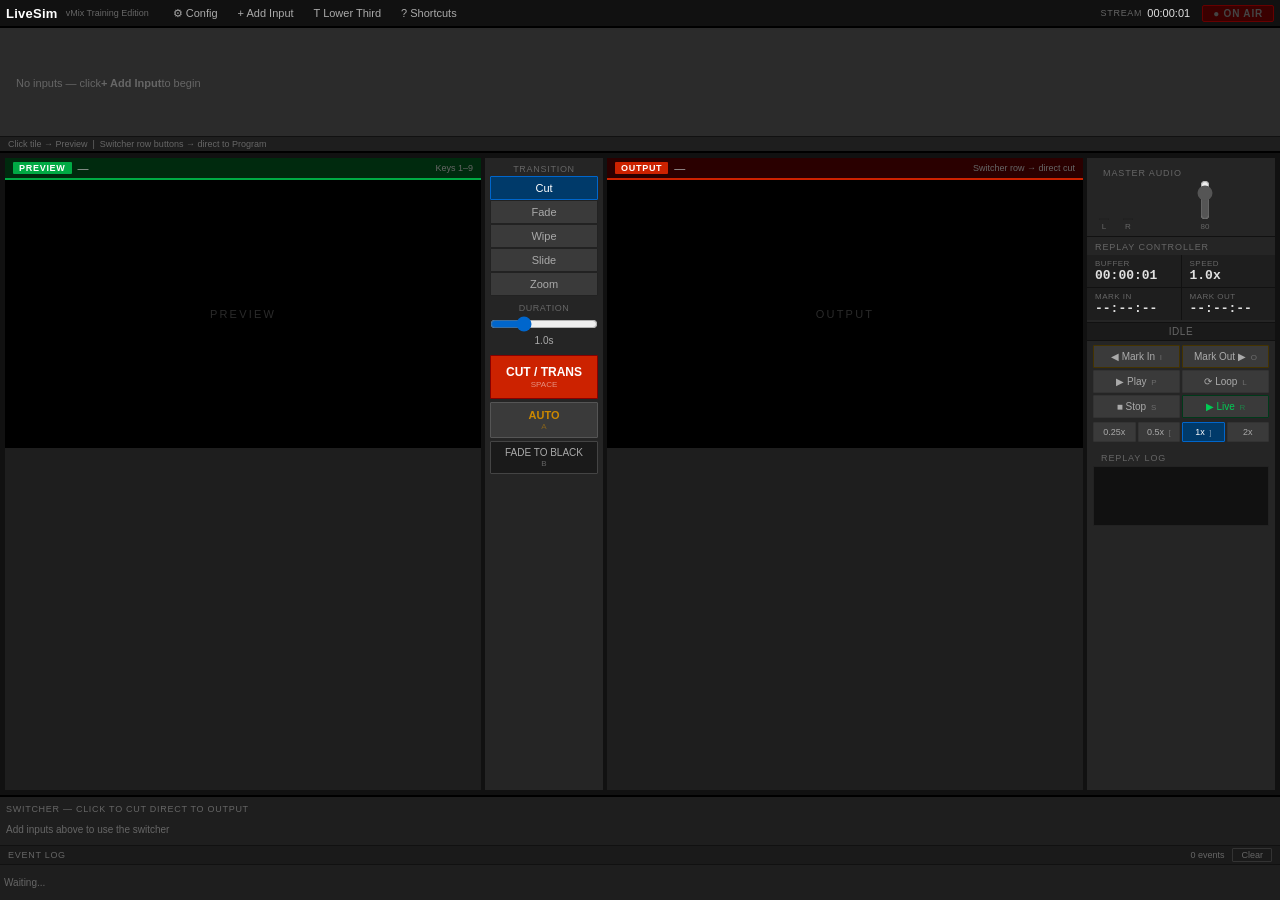
==== commit e1dddb8e: "v3" ====
--- a/index.html
+++ b/index.html
@@ -8,329 +8,334 @@
 </head>
 <body>
 
-<!-- TITLE BAR -->
+<!-- TITLEBAR -->
 <div class="titlebar">
-  <div class="titlebar-left">
+  <div class="tbar-l">
     <span class="app-name">LiveSim</span>
-    <span class="app-ver">Training Edition</span>
-    <div class="titlebar-menus">
-      <button class="tmenu" onclick="openModal('add-input-modal')">Add Input</button>
-      <button class="tmenu" onclick="openModal('shortcuts-modal')">Shortcuts</button>
-      <button class="tmenu" onclick="openModal('streamdeck-modal')">Stream Deck Map</button>
-    </div>
-  </div>
-  <div class="titlebar-right">
-    <div class="tbar-stat">
-      <span class="tbar-label">STREAM</span>
-      <span class="tbar-val" id="stream-timer">00:00:00</span>
-    </div>
-    <div class="tbar-stat">
-      <span class="tbar-label">STATUS</span>
-      <span class="tbar-val status-val" id="status-val">STANDBY</span>
-    </div>
-    <div class="onair-btn" id="onair-btn">● ON AIR</div>
-  </div>
-</div>
-
-<!-- MAIN AREA -->
+    <span class="app-ver">vMix Training Edition</span>
+    <button class="tmenu" onclick="openModal('config-modal')">⚙ Config</button>
+    <button class="tmenu" onclick="openModal('add-input-modal')">+ Add Input</button>
+    <button class="tmenu" onclick="openModal('lt-modal')">T Lower Third</button>
+    <button class="tmenu" onclick="openModal('shortcuts-modal')">? Shortcuts</button>
+  </div>
+  <div class="tbar-r">
+    <div class="tstat"><span class="tslbl">STREAM</span><span class="tsval" id="stream-timer">00:00:00</span></div>
+    <div class="onair" id="onair">● ON AIR</div>
+  </div>
+</div>
+
+<!-- BODY -->
 <div class="vmix-body">
 
-  <!-- INPUT ROWS (top, scrollable) -->
+  <!-- INPUT TILES ROW -->
   <div class="inputs-section">
     <div class="inputs-row" id="inputs-row">
-      <div class="no-inputs-msg" id="no-inputs-msg">
-        No inputs — click <strong>Add Input</strong> above to get started
-      </div>
-    </div>
-    <div class="inputs-add-bar">
-      <button class="add-input-quick" onclick="openModal('add-input-modal')">+ Add Input</button>
-      <span class="inputs-hint">Keys 1–9 → Preview &nbsp;|&nbsp; Shift+1–9 → Direct cut to Output</span>
-    </div>
-  </div>
-
-  <!-- MONITORS ROW -->
+      <div class="no-inp" id="no-inp-msg">No inputs — click <b>+ Add Input</b> to begin</div>
+    </div>
+    <div class="inputs-bar">
+      <span class="inputs-bar-hint">Click tile → Preview &nbsp;|&nbsp; Switcher row buttons → direct to Program</span>
+    </div>
+  </div>
+
+  <!-- MONITORS + CONTROLS -->
   <div class="monitors-section">
 
-    <!-- PREVIEW MONITOR -->
-    <div class="monitor-block preview-block">
-      <div class="monitor-topbar prv-topbar">
-        <span class="monitor-badge prv-badge">PREVIEW</span>
-        <span class="monitor-source" id="prv-source">—</span>
-      </div>
-      <div class="monitor-screen" id="prv-screen">
-        <div class="monitor-empty">PREVIEW</div>
-      </div>
-      <div class="monitor-overlay-panel" id="prv-overlay-panel"></div>
-    </div>
-
-    <!-- TRANSITION COLUMN -->
-    <div class="trans-column">
-      <div class="trans-types">
-        <button class="trans-btn active" data-t="cut" onclick="selTrans(this)">Cut</button>
-        <button class="trans-btn" data-t="fade" onclick="selTrans(this)">Fade</button>
-        <button class="trans-btn" data-t="wipe" onclick="selTrans(this)">Wipe</button>
-        <button class="trans-btn" data-t="slide" onclick="selTrans(this)">Slide</button>
-        <button class="trans-btn" data-t="zoom" onclick="selTrans(this)">Zoom</button>
-        <button class="trans-btn" data-t="cube" onclick="selTrans(this)">Cube</button>
-      </div>
-      <div class="trans-dur-wrap">
-        <label class="trans-dur-label">Duration</label>
-        <input type="range" class="trans-dur-slider" min="100" max="3000" step="100" value="500" id="dur-slider">
-        <span class="trans-dur-val" id="dur-val">0.5s</span>
-      </div>
-      <button class="trans-go-btn" id="trans-go-btn" onclick="doTransition()">
-        Cut / Trans
-        <span class="trans-go-key">SPACE</span>
+    <!-- PREVIEW -->
+    <div class="mon-block prv-block">
+      <div class="mon-topbar prv-topbar">
+        <span class="mon-badge prv-badge">PREVIEW</span>
+        <span class="mon-src" id="prv-src">—</span>
+        <span class="mon-hint">Keys 1–9</span>
+      </div>
+      <div class="mon-screen" id="prv-screen">
+        <div class="mon-empty">PREVIEW</div>
+      </div>
+      <div class="lt-container" id="prv-lt"></div>
+    </div>
+
+    <!-- TRANS COLUMN -->
+    <div class="trans-col">
+      <div class="trans-types-group">
+        <div class="trans-section-lbl">TRANSITION</div>
+        <button class="trans-type-btn active" data-t="Cut"   onclick="selTrans(this)">Cut</button>
+        <button class="trans-type-btn"        data-t="Fade"  onclick="selTrans(this)">Fade</button>
+        <button class="trans-type-btn"        data-t="Wipe"  onclick="selTrans(this)">Wipe</button>
+        <button class="trans-type-btn"        data-t="Slide" onclick="selTrans(this)">Slide</button>
+        <button class="trans-type-btn"        data-t="Zoom"  onclick="selTrans(this)">Zoom</button>
+      </div>
+      <div class="dur-group">
+        <span class="dur-lbl">DURATION</span>
+        <input type="range" id="dur-slider" min="200" max="3000" step="100" value="1000">
+        <span class="dur-val" id="dur-val">1.0s</span>
+      </div>
+      <button class="trans-go" id="trans-go" onclick="doTransition()">
+        CUT / TRANS
+        <span class="go-key">SPACE</span>
       </button>
-      <button class="auto-go-btn" onclick="doAuto()">
-        Auto
-        <span class="trans-go-key">A</span>
+      <button class="auto-go" onclick="doAuto()">
+        AUTO
+        <span class="go-key">A</span>
       </button>
-      <div class="quick-play-section">
-        <div class="qp-label">QUICK ACTIONS</div>
-        <button class="qp-btn" onclick="doFadeToBlack()">Fade to Black</button>
-        <button class="qp-btn" onclick="doSnapshot()">Snapshot Log</button>
-      </div>
-    </div>
-
-    <!-- OUTPUT MONITOR -->
-    <div class="monitor-block output-block">
-      <div class="monitor-topbar pgm-topbar">
-        <span class="monitor-badge pgm-badge">OUTPUT</span>
-        <span class="monitor-source" id="pgm-source">—</span>
-      </div>
-      <div class="monitor-screen" id="pgm-screen">
-        <div class="monitor-empty">OUTPUT</div>
-      </div>
-      <div class="monitor-overlay-panel" id="pgm-overlay-panel"></div>
-    </div>
-
-    <!-- RIGHT PANEL: AUDIO + REPLAY -->
+      <button class="ftb-go" id="ftb-go" onclick="doFTB()">
+        FADE TO BLACK
+        <span class="go-key">B</span>
+      </button>
+    </div>
+
+    <!-- PROGRAM -->
+    <div class="mon-block pgm-block">
+      <div class="mon-topbar pgm-topbar">
+        <span class="mon-badge pgm-badge">OUTPUT</span>
+        <span class="mon-src" id="pgm-src">—</span>
+        <span class="mon-hint">Switcher row → direct cut</span>
+      </div>
+      <div class="mon-screen" id="pgm-screen">
+        <div class="mon-empty">OUTPUT</div>
+      </div>
+      <div class="lt-container" id="pgm-lt"></div>
+      <!-- FTB overlay -->
+      <div class="ftb-overlay" id="ftb-overlay"></div>
+    </div>
+
+    <!-- RIGHT: AUDIO + REPLAY -->
     <div class="right-col">
-
-      <!-- AUDIO METER (cosmetic) -->
-      <div class="audio-section">
-        <div class="audio-label">MASTER AUDIO</div>
-        <div class="audio-meters">
-          <div class="meter-col">
-            <div class="meter-bar"><div class="meter-fill" id="meter-l"></div></div>
-            <span class="meter-ch">L</span>
+      <!-- AUDIO -->
+      <div class="audio-panel">
+        <div class="panel-lbl">MASTER AUDIO</div>
+        <div class="audio-row">
+          <div class="meter-wrap"><div class="meter-track"><div class="meter-fill" id="ml"></div></div><span class="meter-ch">L</span></div>
+          <div class="meter-wrap"><div class="meter-track"><div class="meter-fill" id="mr"></div></div><span class="meter-ch">R</span></div>
+          <div class="vol-wrap">
+            <input type="range" id="vol-slider" min="0" max="100" value="80" orient="vertical" class="vol-slider">
+            <span class="vol-val" id="vol-val">80</span>
           </div>
-          <div class="meter-col">
-            <div class="meter-bar"><div class="meter-fill" id="meter-r"></div></div>
-            <span class="meter-ch">R</span>
-          </div>
-        </div>
-        <input type="range" class="vol-slider" min="0" max="100" value="80" id="vol-slider">
-        <span class="vol-val" id="vol-val">80%</span>
-      </div>
-
-      <!-- REPLAY PANEL -->
-      <div class="replay-section">
-        <div class="replay-header">REPLAY</div>
-        <div class="replay-stats">
-          <div class="rs"><div class="rs-l">BUF</div><div class="rs-v" id="buf-disp">00:00</div></div>
-          <div class="rs"><div class="rs-l">IN</div><div class="rs-v" id="in-disp">--:--</div></div>
-          <div class="rs"><div class="rs-l">OUT</div><div class="rs-v" id="out-disp">--:--</div></div>
-          <div class="rs"><div class="rs-l">SPD</div><div class="rs-v" id="spd-disp">1x</div></div>
-        </div>
+        </div>
+      </div>
+
+      <!-- REPLAY -->
+      <div class="replay-panel">
+        <div class="panel-lbl">REPLAY CONTROLLER</div>
+        <div class="replay-stats-grid">
+          <div class="rsg"><div class="rsg-l">BUFFER</div><div class="rsg-v mono" id="buf-disp">00:00:00</div></div>
+          <div class="rsg"><div class="rsg-l">SPEED</div><div class="rsg-v mono" id="spd-disp">1.0x</div></div>
+          <div class="rsg"><div class="rsg-l">MARK IN</div><div class="rsg-v mono" id="in-disp">--:--:--</div></div>
+          <div class="rsg"><div class="rsg-l">MARK OUT</div><div class="rsg-v mono" id="out-disp">--:--:--</div></div>
+        </div>
+        <div class="replay-status-bar" id="replay-status-bar">IDLE</div>
         <div class="replay-btns">
-          <button class="rb mark-btn" onclick="doMark('in')">Mark In <span class="rk">I</span></button>
-          <button class="rb mark-btn" onclick="doMark('out')">Mark Out <span class="rk">O</span></button>
-          <button class="rb play-btn" onclick="doReplayPlay()">▶ Play <span class="rk">P</span></button>
-          <button class="rb loop-btn" onclick="doReplayLoop()">⟳ Loop <span class="rk">L</span></button>
-          <button class="rb stop-btn" onclick="doReplayStop()">■ Stop</button>
-          <button class="rb live-btn" onclick="doReturnLive()">▶ Live <span class="rk">R</span></button>
+          <button class="rb rb-mark" onclick="doMarkIn()">◀ Mark In <span class="rk">I</span></button>
+          <button class="rb rb-mark" onclick="doMarkOut()">Mark Out ▶ <span class="rk">O</span></button>
+          <button class="rb rb-play" onclick="doReplayPlay()">▶ Play <span class="rk">P</span></button>
+          <button class="rb rb-loop" onclick="doReplayLoop()">⟳ Loop <span class="rk">L</span></button>
+          <button class="rb rb-stop" onclick="doReplayStop()">■ Stop <span class="rk">S</span></button>
+          <button class="rb rb-live" onclick="doReturnLive()">▶ Live <span class="rk">R</span></button>
         </div>
         <div class="speed-row">
-          <button class="spd-btn" onclick="setSpeed(0.25)">0.25x</button>
-          <button class="spd-btn" onclick="setSpeed(0.5)">0.5x <span class="rk">[</span></button>
-          <button class="spd-btn active" onclick="setSpeed(1)">1x <span class="rk">]</span></button>
-          <button class="spd-btn" onclick="setSpeed(2)">2x</button>
-        </div>
-      </div>
-
-    </div>
-  </div>
-
-  <!-- SWITCHER ROW (vMix-style bottom row) -->
+          <button class="spd" onclick="setSpeed(0.25)">0.25x</button>
+          <button class="spd" onclick="setSpeed(0.5)">0.5x <span class="rk">[</span></button>
+          <button class="spd active" onclick="setSpeed(1.0)">1x <span class="rk">]</span></button>
+          <button class="spd" onclick="setSpeed(2.0)">2x</button>
+        </div>
+        <div class="replay-log-wrap">
+          <div class="panel-lbl" style="margin-top:6px;">REPLAY LOG</div>
+          <div class="replay-log" id="replay-log"></div>
+        </div>
+      </div>
+    </div>
+  </div>
+
+  <!-- SWITCHER ROW (vMix-style: clicking here goes direct to Program) -->
   <div class="switcher-section">
-    <div class="switcher-label">SWITCHER</div>
-    <div class="switcher-row" id="switcher-row">
-      <div class="sw-empty">Add inputs to see switcher buttons</div>
-    </div>
-  </div>
-
-  <!-- LOG BAR -->
+    <div class="sw-label-row">
+      <span class="sw-section-lbl">SWITCHER — click to cut direct to OUTPUT</span>
+    </div>
+    <div class="sw-row" id="sw-row">
+      <div class="sw-empty">Add inputs above to use the switcher</div>
+    </div>
+  </div>
+
+  <!-- EVENT LOG -->
   <div class="log-section">
-    <div class="log-header">
+    <div class="log-hdr">
       <span class="log-title">EVENT LOG</span>
-      <span class="log-count" id="log-count">0 events</span>
-      <button class="log-clear" onclick="clearLog()">Clear</button>
+      <span class="log-cnt" id="log-cnt">0 events</span>
+      <button class="log-clear-btn" onclick="clearLog()">Clear</button>
     </div>
     <div class="log-body" id="log-body">
-      <span class="log-empty-msg">Waiting for production actions...</span>
-    </div>
-  </div>
-
-</div>
-
-<!-- OVERLAY EDITOR (fixed panel, hidden by default) -->
-<div class="overlay-editor" id="overlay-editor" style="display:none;">
-  <div class="oe-header">
-    <span>Overlay Editor</span>
-    <button onclick="closeOverlayEditor()">✕</button>
-  </div>
-  <div class="oe-body">
-    <label class="oe-label">Title text</label>
-    <input type="text" id="oe-title" class="oe-input" placeholder="Name / Title">
-    <label class="oe-label">Subtitle text</label>
-    <input type="text" id="oe-subtitle" class="oe-input" placeholder="Role / Team">
-    <label class="oe-label">Position</label>
-    <select id="oe-position" class="oe-input">
+      <span class="log-empty">Waiting...</span>
+    </div>
+  </div>
+
+</div>
+
+<!-- ═══ MODALS ═══ -->
+
+<!-- CONFIG -->
+<div class="modal-bg" id="config-modal">
+<div class="modal modal-wide">
+  <div class="modal-hdr"><span>Configuration</span><button class="modal-x" onclick="closeModal('config-modal')">✕</button></div>
+  <div class="config-body">
+    <div class="cfg-section">
+      <div class="cfg-lbl">TRANSITIONS</div>
+      <div class="cfg-row">
+        <label>Default transition</label>
+        <select id="cfg-default-trans" class="cfg-sel">
+          <option value="Cut">Cut</option>
+          <option value="Fade">Fade</option>
+          <option value="Wipe">Wipe</option>
+          <option value="Slide">Slide</option>
+          <option value="Zoom">Zoom</option>
+        </select>
+      </div>
+      <div class="cfg-row">
+        <label>Default duration (ms)</label>
+        <input type="number" id="cfg-default-dur" class="cfg-inp" value="1000" min="100" max="5000" step="100">
+      </div>
+      <div class="cfg-row">
+        <label>Fade to Black duration (ms)</label>
+        <input type="number" id="cfg-ftb-dur" class="cfg-inp" value="500" min="100" max="3000" step="100">
+      </div>
+    </div>
+    <div class="cfg-section">
+      <div class="cfg-lbl">CUSTOM TRANSITIONS</div>
+      <p class="cfg-note">Set a specific transition and duration for each F-key button.</p>
+      <div id="custom-trans-list"></div>
+      <button class="cfg-add-btn" onclick="addCustomTrans()">+ Add Custom Transition</button>
+    </div>
+    <div class="cfg-section">
+      <div class="cfg-lbl">DISPLAY</div>
+      <div class="cfg-row">
+        <label>Show audio meters</label>
+        <input type="checkbox" id="cfg-audio" checked>
+      </div>
+      <div class="cfg-row">
+        <label>Show replay panel</label>
+        <input type="checkbox" id="cfg-replay" checked>
+      </div>
+    </div>
+    <div class="cfg-section">
+      <div class="cfg-lbl">REPLAY</div>
+      <div class="cfg-row">
+        <label>Buffer length (minutes)</label>
+        <input type="number" id="cfg-buf-len" class="cfg-inp" value="60" min="5" max="240">
+      </div>
+    </div>
+    <button class="cfg-save-btn" onclick="saveConfig()">Save Config</button>
+  </div>
+</div>
+</div>
+
+<!-- ADD INPUT -->
+<div class="modal-bg" id="add-input-modal">
+<div class="modal">
+  <div class="modal-hdr"><span>Add Input</span><button class="modal-x" onclick="closeModal('add-input-modal')">✕</button></div>
+  <div class="modal-tabs">
+    <button class="mtab active" onclick="switchMTab('file',this)">Video File</button>
+    <button class="mtab" onclick="switchMTab('still',this)">Still / Image</button>
+    <button class="mtab" onclick="switchMTab('colour',this)">Colour</button>
+  </div>
+  <div id="mf-file" class="modal-form active">
+    <label>Video file (.mp4 .mov .webm)</label>
+    <input type="file" id="file-pick" accept="video/*">
+    <label>Input name</label>
+    <input type="text" id="file-name" placeholder="CAM 1 — Wide">
+    <button class="modal-add-btn" onclick="addFileInput()">Add Video Input</button>
+  </div>
+  <div id="mf-still" class="modal-form">
+    <label>Image file (.jpg .png .gif .svg)</label>
+    <input type="file" id="still-pick" accept="image/*">
+    <label>Input name</label>
+    <input type="text" id="still-name" placeholder="Sponsor Slide">
+    <button class="modal-add-btn" onclick="addStillInput()">Add Still</button>
+  </div>
+  <div id="mf-colour" class="modal-form">
+    <label>Colour type</label>
+    <select id="col-type">
+      <option value="bars">Colour Bars</option>
+      <option value="black">Black</option>
+      <option value="white">White</option>
+      <option value="custom">Custom colour</option>
+    </select>
+    <label>Custom colour</label>
+    <input type="color" id="col-pick" value="#003366">
+    <label>Input name</label>
+    <input type="text" id="col-name" placeholder="Black">
+    <button class="modal-add-btn" onclick="addColourInput()">Add Colour Input</button>
+  </div>
+  <div class="modal-list-hdr">Current inputs (<span id="modal-inp-count">0</span>)</div>
+  <div class="modal-inp-list" id="modal-inp-list"></div>
+</div>
+</div>
+
+<!-- LOWER THIRD -->
+<div class="modal-bg" id="lt-modal">
+<div class="modal">
+  <div class="modal-hdr"><span>Lower Third — Overlay</span><button class="modal-x" onclick="closeModal('lt-modal')">✕</button></div>
+  <div class="modal-form active" style="padding:14px;">
+    <p class="yt-note">Lower thirds overlay on top of your output — they don't replace it. Toggle on/off independently.</p>
+    <label>Title text</label>
+    <input type="text" id="lt-title" placeholder="John Smith">
+    <label>Subtitle text</label>
+    <input type="text" id="lt-sub" placeholder="Head Coach">
+    <label>Position</label>
+    <select id="lt-pos">
       <option value="bottom-left">Bottom Left</option>
       <option value="bottom-right">Bottom Right</option>
       <option value="bottom-center">Bottom Centre</option>
       <option value="top-left">Top Left</option>
     </select>
-    <label class="oe-label">Background</label>
-    <select id="oe-bg" class="oe-input">
+    <label>Bar colour</label>
+    <select id="lt-bg">
       <option value="#cc0000">Red</option>
       <option value="#0044cc">Blue</option>
       <option value="#111111">Dark</option>
       <option value="#ffffff">White</option>
+      <option value="#ff6600">Orange</option>
+      <option value="#006600">Green</option>
+      <option value="#660066">Purple</option>
     </select>
-    <button class="oe-apply" onclick="applyOverlay()">Apply to Preview</button>
-    <button class="oe-clear" onclick="clearOverlay()">Clear Overlay</button>
-  </div>
-</div>
-
-<!-- MODALS -->
-
-<!-- ADD INPUT -->
-<div class="modal-bg" id="add-input-modal">
-  <div class="modal">
-    <div class="modal-hdr">
-      <span>Add Input</span>
-      <button class="modal-x" onclick="closeModal('add-input-modal')">✕</button>
-    </div>
-    <div class="modal-tabs">
-      <button class="mtab active" onclick="switchMTab('yt',this)">YouTube / URL</button>
-      <button class="mtab" onclick="switchMTab('file',this)">Video File</button>
-      <button class="mtab" onclick="switchMTab('still',this)">Still / Image</button>
-      <button class="mtab" onclick="switchMTab('lt',this)">Lower Third</button>
-      <button class="mtab" onclick="switchMTab('colour',this)">Colour</button>
-    </div>
-
-    <div id="mf-yt" class="modal-form active">
-      <label>YouTube or direct video URL</label>
-      <input type="text" id="yt-url" placeholder="https://www.youtube.com/watch?v=...">
-      <label>Input label</label>
-      <input type="text" id="yt-name" placeholder="CAM 1 — Wide">
-      <div class="yt-note">⚠ YouTube: video will load muted. Click once on the monitor to unmute. For training, muted is fine — focus on switching.</div>
-      <button class="modal-add-btn" onclick="addYtInput()">Add Input</button>
-    </div>
-
-    <div id="mf-file" class="modal-form">
-      <label>Video file (.mp4 .mov .webm)</label>
-      <input type="file" id="file-pick" accept="video/*">
-      <label>Input label</label>
-      <input type="text" id="file-name" placeholder="CAM 2 — Sideline">
-      <button class="modal-add-btn" onclick="addFileInput()">Add Input</button>
-    </div>
-
-    <div id="mf-still" class="modal-form">
-      <label>Image file (.jpg .png .gif)</label>
-      <input type="file" id="still-pick" accept="image/*">
-      <label>Input label</label>
-      <input type="text" id="still-name" placeholder="Sponsor Slide">
-      <button class="modal-add-btn" onclick="addStillInput()">Add Input</button>
-    </div>
-
-    <div id="mf-lt" class="modal-form">
-      <label>Title (name / headline)</label>
-      <input type="text" id="lt-title" placeholder="John Smith">
-      <label>Subtitle (role / team)</label>
-      <input type="text" id="lt-sub" placeholder="Head Coach">
-      <label>Position</label>
-      <select id="lt-pos">
-        <option value="bottom-left">Bottom Left</option>
-        <option value="bottom-right">Bottom Right</option>
-        <option value="bottom-center">Bottom Centre</option>
-        <option value="top-left">Top Left</option>
-      </select>
-      <label>Bar colour</label>
-      <select id="lt-bg">
-        <option value="#cc0000">Red</option>
-        <option value="#0044cc">Blue</option>
-        <option value="#111">Dark</option>
-        <option value="#fff">White</option>
-        <option value="#ff6600">Orange</option>
-        <option value="#006600">Green</option>
-      </select>
-      <label>Input label</label>
-      <input type="text" id="lt-name" placeholder="Lower Third — Coach">
-      <button class="modal-add-btn" onclick="addLowerThird()">Add Lower Third</button>
-    </div>
-
-    <div id="mf-colour" class="modal-form">
-      <label>Type</label>
-      <select id="col-type">
-        <option value="bars">Colour Bars</option>
-        <option value="black">Black</option>
-        <option value="white">White</option>
-        <option value="custom">Custom colour</option>
-      </select>
-      <label>Custom colour (if selected above)</label>
-      <input type="color" id="col-pick" value="#003366">
-      <label>Input label</label>
-      <input type="text" id="col-name" placeholder="Black">
-      <button class="modal-add-btn" onclick="addColourInput()">Add Input</button>
-    </div>
-
-    <div class="modal-list-hdr">Current inputs (<span id="modal-inp-count">0</span>)</div>
-    <div class="modal-inp-list" id="modal-inp-list"></div>
-  </div>
+    <label>Text colour</label>
+    <select id="lt-fg">
+      <option value="#ffffff">White</option>
+      <option value="#000000">Black</option>
+      <option value="#ffff00">Yellow</option>
+    </select>
+    <div style="display:flex;gap:8px;margin-top:4px;">
+      <button class="modal-add-btn" style="flex:1" onclick="applyLT('prv')">Apply to Preview</button>
+      <button class="modal-add-btn" style="flex:1;background:#cc2200;" onclick="applyLT('pgm')">Apply to Output</button>
+    </div>
+    <button class="modal-add-btn" style="background:#333;margin-top:4px;" onclick="clearLT()">Clear All Lower Thirds</button>
+    <div class="modal-list-hdr" style="margin-top:8px;">Saved lower thirds</div>
+    <div id="lt-saved-list"></div>
+  </div>
+</div>
 </div>
 
 <!-- SHORTCUTS -->
 <div class="modal-bg" id="shortcuts-modal">
-  <div class="modal modal-narrow">
-    <div class="modal-hdr">
-      <span>Keyboard Shortcuts</span>
-      <button class="modal-x" onclick="closeModal('shortcuts-modal')">✕</button>
-    </div>
-    <table class="sk-table">
-      <tr><td class="sk-k">1 – 9</td><td>Send to Preview</td></tr>
-      <tr><td class="sk-k">Shift + 1–9</td><td>Cut direct to Output</td></tr>
-      <tr><td class="sk-k">Space</td><td>Cut / Transition</td></tr>
-      <tr><td class="sk-k">A</td><td>Auto transition</td></tr>
-      <tr><td class="sk-k">F1</td><td>Select: Cut</td></tr>
-      <tr><td class="sk-k">F2</td><td>Select: Fade</td></tr>
-      <tr><td class="sk-k">F3</td><td>Select: Wipe</td></tr>
-      <tr><td class="sk-k">F4</td><td>Select: Slide</td></tr>
-      <tr><td class="sk-k">I</td><td>Replay: Mark In</td></tr>
-      <tr><td class="sk-k">O</td><td>Replay: Mark Out</td></tr>
-      <tr><td class="sk-k">P</td><td>Replay: Play</td></tr>
-      <tr><td class="sk-k">L</td><td>Replay: Loop</td></tr>
-      <tr><td class="sk-k">R</td><td>Return to Live</td></tr>
-      <tr><td class="sk-k">[ / ]</td><td>Speed 0.5x / 1x</td></tr>
-      <tr><td class="sk-k">B</td><td>Fade to Black</td></tr>
-      <tr><td class="sk-k">Esc</td><td>Close modal</td></tr>
-    </table>
-  </div>
-</div>
-
-<!-- STREAM DECK MAP -->
-<div class="modal-bg" id="streamdeck-modal">
-  <div class="modal modal-wide">
-    <div class="modal-hdr">
-      <span>Stream Deck Button Map</span>
-      <button class="modal-x" onclick="closeModal('streamdeck-modal')">✕</button>
-    </div>
-    <p class="sd-explain">This is how your physical Stream Deck should be configured in the Stream Deck software to match this simulator. Each button maps to a keyboard shortcut that the sim responds to.</p>
-    <div class="sd-grid" id="sd-grid"></div>
-  </div>
+<div class="modal modal-narrow">
+  <div class="modal-hdr"><span>Keyboard Shortcuts</span><button class="modal-x" onclick="closeModal('shortcuts-modal')">✕</button></div>
+  <table class="sk-table">
+    <tr><td class="sk-k">1 – 9</td><td>Send input to Preview</td></tr>
+    <tr><td class="sk-k">Ctrl+1–9</td><td>Cut input direct to Output</td></tr>
+    <tr><td class="sk-k">Space</td><td>Cut / Transition (PRV → PGM)</td></tr>
+    <tr><td class="sk-k">A</td><td>Auto transition</td></tr>
+    <tr><td class="sk-k">B</td><td>Fade to Black</td></tr>
+    <tr><td class="sk-k">F1</td><td>Select: Cut</td></tr>
+    <tr><td class="sk-k">F2</td><td>Select: Fade</td></tr>
+    <tr><td class="sk-k">F3</td><td>Select: Wipe</td></tr>
+    <tr><td class="sk-k">F4</td><td>Select: Slide</td></tr>
+    <tr><td class="sk-k">F5</td><td>Select: Zoom</td></tr>
+    <tr><td class="sk-k">I</td><td>Replay: Mark In</td></tr>
+    <tr><td class="sk-k">O</td><td>Replay: Mark Out</td></tr>
+    <tr><td class="sk-k">P</td><td>Replay: Play</td></tr>
+    <tr><td class="sk-k">L</td><td>Replay: Loop</td></tr>
+    <tr><td class="sk-k">S</td><td>Replay: Stop</td></tr>
+    <tr><td class="sk-k">R</td><td>Replay: Return Live</td></tr>
+    <tr><td class="sk-k">[ / ]</td><td>Speed 0.5x / 1x</td></tr>
+    <tr><td class="sk-k">Esc</td><td>Close modal</td></tr>
+  </table>
+</div>
 </div>
 
 <script src="app.js"></script>
--- a/style.css
+++ b/style.css
@@ -1,402 +1,279 @@
-*, *::before, *::after { box-sizing: border-box; margin: 0; padding: 0; }
-
-:root {
-  --bg:        #2b2b2b;
-  --bg2:       #1e1e1e;
-  --bg3:       #333;
-  --bg4:       #3a3a3a;
-  --bg5:       #444;
-  --panel:     #252525;
-  --border:    #111;
-  --border2:   #555;
-  --text:      #e0e0e0;
-  --text2:     #aaa;
-  --text3:     #666;
-  --red:       #cc2200;
-  --red2:      #ff3300;
-  --green:     #00aa44;
-  --green2:    #00cc55;
-  --amber:     #cc8800;
-  --blue:      #0066cc;
-  --prv:       #00aa44;
-  --pgm:       #cc2200;
-  --font:      'Segoe UI', 'Arial', sans-serif;
+*,*::before,*::after{box-sizing:border-box;margin:0;padding:0;}
+
+:root{
+  --bg:#2b2b2b;
+  --bg2:#1e1e1e;
+  --bg3:#333;
+  --bg4:#3a3a3a;
+  --bg5:#444;
+  --panel:#252525;
+  --border:#111;
+  --border2:#555;
+  --text:#e0e0e0;
+  --text2:#aaa;
+  --text3:#666;
+  --red:#cc2200;
+  --red2:#ff3300;
+  --green:#00aa44;
+  --green2:#00cc55;
+  --amber:#cc8800;
+  --blue:#0066cc;
+  --prv-color:#00aa44;
+  --pgm-color:#cc2200;
+  --font:'Segoe UI',Arial,sans-serif;
 }
 
-html, body {
-  height: 100%; background: var(--bg2); color: var(--text);
-  font-family: var(--font); font-size: 12px; overflow: hidden;
-  user-select: none;
-}
-
-/* ─── TITLEBAR ─── */
-.titlebar {
-  display: flex; align-items: center; justify-content: space-between;
-  background: #1a1a1a; border-bottom: 2px solid #000;
-  padding: 0 8px; height: 30px; flex-shrink: 0;
-}
-.titlebar-left { display: flex; align-items: center; gap: 0; }
-.app-name { font-size: 13px; font-weight: 700; color: #fff; margin-right: 6px; letter-spacing: 0.02em; }
-.app-ver { font-size: 10px; color: var(--text3); margin-right: 12px; }
-.titlebar-menus { display: flex; gap: 0; }
-.tmenu {
-  background: transparent; border: none; color: var(--text2);
-  padding: 0 10px; height: 30px; cursor: pointer; font-size: 12px;
-  font-family: var(--font); transition: background 0.1s;
-}
-.tmenu:hover { background: var(--bg5); color: #fff; }
-.titlebar-right { display: flex; align-items: center; gap: 10px; }
-.tbar-stat { display: flex; align-items: center; gap: 5px; }
-.tbar-label { font-size: 9px; color: var(--text3); text-transform: uppercase; letter-spacing: 0.08em; }
-.tbar-val { font-size: 11px; color: var(--text); font-variant-numeric: tabular-nums; }
-.status-val { color: #888; }
-.status-val.live { color: var(--red2); font-weight: 700; }
-.onair-btn {
-  background: #3a0000; border: 1px solid #660000; color: #555;
-  padding: 2px 10px; border-radius: 2px; font-size: 10px; font-weight: 700;
-  letter-spacing: 0.08em; cursor: default; transition: all 0.2s;
-}
-.onair-btn.live { background: var(--red); border-color: var(--red2); color: #fff; animation: onair-pulse 1s infinite; }
-@keyframes onair-pulse { 0%,100%{opacity:1} 50%{opacity:0.7} }
-
-/* ─── BODY ─── */
-.vmix-body { display: flex; flex-direction: column; height: calc(100vh - 30px); overflow: hidden; }
-
-/* ─── INPUTS SECTION ─── */
-.inputs-section {
-  background: var(--bg); border-bottom: 2px solid #000;
-  flex-shrink: 0;
-}
-.inputs-row {
-  display: flex; gap: 2px; padding: 4px 4px 2px;
-  overflow-x: auto; min-height: 100px;
-  scrollbar-width: thin; scrollbar-color: #555 #222;
-}
-.inputs-row::-webkit-scrollbar { height: 4px; }
-.inputs-row::-webkit-scrollbar-track { background: #222; }
-.inputs-row::-webkit-scrollbar-thumb { background: #555; }
-.no-inputs-msg { color: var(--text3); font-size: 11px; display: flex; align-items: center; padding: 0 12px; }
-.no-inputs-msg strong { color: var(--text2); }
-.inputs-add-bar {
-  display: flex; align-items: center; gap: 12px; padding: 3px 6px;
-  background: var(--bg2); border-top: 1px solid #111;
-}
-.add-input-quick {
-  background: var(--bg4); border: 1px solid var(--border2);
-  color: var(--text2); padding: 2px 10px; border-radius: 2px;
-  cursor: pointer; font-size: 11px; transition: all 0.1s;
-}
-.add-input-quick:hover { background: var(--bg5); color: #fff; }
-.inputs-hint { font-size: 10px; color: var(--text3); }
+html,body{height:100%;background:var(--bg2);color:var(--text);font-family:var(--font);font-size:12px;overflow:hidden;user-select:none;}
+.mono{font-family:'Courier New',monospace;}
+
+/* ── TITLEBAR ── */
+.titlebar{display:flex;align-items:center;justify-content:space-between;background:#111;border-bottom:2px solid #000;padding:0 6px;height:28px;flex-shrink:0;}
+.tbar-l{display:flex;align-items:center;gap:0;}
+.app-name{font-size:13px;font-weight:700;color:#fff;margin-right:8px;letter-spacing:.02em;}
+.app-ver{font-size:9px;color:var(--text3);margin-right:14px;}
+.tmenu{background:transparent;border:none;color:var(--text2);padding:0 10px;height:28px;cursor:pointer;font-size:11px;font-family:var(--font);transition:background .1s;}
+.tmenu:hover{background:var(--bg5);color:#fff;}
+.tbar-r{display:flex;align-items:center;gap:12px;}
+.tstat{display:flex;align-items:center;gap:5px;}
+.tslbl{font-size:9px;color:var(--text3);text-transform:uppercase;letter-spacing:.08em;}
+.tsval{font-size:11px;color:var(--text);font-variant-numeric:tabular-nums;}
+.onair{background:#3a0000;border:1px solid #660000;color:#444;padding:2px 10px;border-radius:2px;font-size:10px;font-weight:700;letter-spacing:.08em;transition:all .3s;}
+.onair.live{background:var(--red);border-color:var(--red2);color:#fff;animation:onair 1s infinite;}
+@keyframes onair{0%,100%{opacity:1}50%{opacity:.65}}
+
+/* ── BODY LAYOUT ── */
+.vmix-body{display:flex;flex-direction:column;height:calc(100vh - 28px);overflow:hidden;}
+
+/* ── INPUT TILES ── */
+.inputs-section{background:var(--bg);border-bottom:2px solid #000;flex-shrink:0;}
+.inputs-row{display:flex;gap:2px;padding:4px 4px 2px;overflow-x:auto;min-height:108px;scrollbar-width:thin;scrollbar-color:#555 #222;}
+.inputs-row::-webkit-scrollbar{height:4px;}
+.inputs-row::-webkit-scrollbar-thumb{background:#555;}
+.no-inp{color:var(--text3);font-size:11px;display:flex;align-items:center;padding:0 12px;}
+.inputs-bar{display:flex;align-items:center;padding:2px 8px;background:var(--bg2);border-top:1px solid #111;}
+.inputs-bar-hint{font-size:9px;color:var(--text3);}
 
 /* INPUT TILE */
-.inp-tile {
-  flex-shrink: 0; width: 120px; cursor: pointer;
-  border: 2px solid #111; border-radius: 2px;
-  background: #1a1a1a; display: flex; flex-direction: column;
-  transition: border-color 0.1s; position: relative;
-}
-.inp-tile:hover { border-color: #666; }
-.inp-tile.is-prv { border-color: var(--prv) !important; }
-.inp-tile.is-pgm { border-color: var(--pgm) !important; }
-.inp-tile-thumb {
-  width: 100%; aspect-ratio: 16/9; background: #000;
-  position: relative; overflow: hidden;
-}
-.inp-tile-thumb iframe,
-.inp-tile-thumb video,
-.inp-tile-thumb img { width: 100%; height: 100%; object-fit: cover; border: none; pointer-events: none; }
-.inp-tile-badge {
-  position: absolute; top: 2px; left: 2px;
-  font-size: 9px; font-weight: 700; padding: 1px 5px;
-  border-radius: 1px; letter-spacing: 0.06em;
-}
-.badge-prv { background: var(--prv); color: #fff; }
-.badge-pgm { background: var(--pgm); color: #fff; }
-.inp-tile-bar {
-  background: #111; padding: 3px 5px;
-  display: flex; align-items: center; justify-content: space-between;
-}
-.inp-tile-name { font-size: 10px; color: var(--text); white-space: nowrap; overflow: hidden; text-overflow: ellipsis; max-width: 90px; }
-.inp-tile-num { font-size: 9px; color: var(--text3); flex-shrink: 0; }
-.inp-tile-del {
-  display: none; position: absolute; top: 2px; right: 2px;
-  background: rgba(0,0,0,0.75); border: none; color: #aaa;
-  width: 16px; height: 16px; font-size: 10px; cursor: pointer;
-  border-radius: 1px; align-items: center; justify-content: center;
-}
-.inp-tile:hover .inp-tile-del { display: flex; }
-.inp-tile-del:hover { color: var(--red2); }
-
-/* lower third thumb */
-.lt-thumb {
-  width: 100%; height: 100%; background: #111;
-  display: flex; align-items: flex-end;
-}
-.lt-bar {
-  width: 100%; padding: 4px 6px; display: flex; flex-direction: column; gap: 1px;
-}
-.lt-bar .lt-t { font-size: 9px; color: #fff; font-weight: 700; white-space: nowrap; overflow: hidden; }
-.lt-bar .lt-s { font-size: 8px; color: rgba(255,255,255,0.75); white-space: nowrap; overflow: hidden; }
-
-/* colour thumb */
-.col-bars { background: linear-gradient(90deg,#c00 0%,#cc0 17%,#0c0 33%,#0cc 50%,#00c 67%,#c0c 83%,#ccc 100%); width:100%;height:100%; }
-.col-black { background:#000;width:100%;height:100%; }
-.col-white { background:#fff;width:100%;height:100%; }
-.col-custom { width:100%;height:100%; }
-
-/* ─── MONITORS ─── */
-.monitors-section {
-  display: grid;
-  grid-template-columns: 1fr 140px 1fr 200px;
-  gap: 2px; padding: 4px; background: #111;
-  flex: 1; min-height: 0; overflow: hidden;
-}
-.monitor-block { display: flex; flex-direction: column; background: var(--bg2); border: 1px solid #111; min-height: 0; }
-.monitor-topbar { display: flex; align-items: center; gap: 6px; padding: 3px 8px; height: 22px; }
-.prv-topbar { background: #003a1a; border-bottom: 2px solid var(--prv); }
-.pgm-topbar { background: #3a0000; border-bottom: 2px solid var(--pgm); }
-.monitor-badge { font-size: 9px; font-weight: 700; padding: 1px 6px; letter-spacing: 0.08em; border-radius: 1px; }
-.prv-badge { background: var(--prv); color: #fff; }
-.pgm-badge { background: var(--pgm); color: #fff; }
-.monitor-source { font-size: 11px; color: var(--text2); }
-.monitor-screen { flex: 1; background: #000; position: relative; overflow: hidden; min-height: 0; }
-.monitor-screen iframe,
-.monitor-screen video,
-.monitor-screen img { width:100%;height:100%;border:none;object-fit:cover; }
-.monitor-empty { position:absolute;inset:0;display:flex;align-items:center;justify-content:center;font-size:11px;color:#333;letter-spacing:0.15em; }
-.monitor-overlay-panel { position: relative; }
-
-/* lower third overlay on monitor */
-.lt-overlay {
-  position: absolute; left: 0; right: 0; bottom: 0;
-  padding: 6px 10px; display: flex; flex-direction: column; gap: 2px;
-  pointer-events: none;
-}
-.lt-overlay.top-left { bottom: auto; top: 0; }
-.lt-overlay.bottom-right { left: auto; right: 0; text-align: right; }
-.lt-overlay.bottom-center { left: 50%; transform: translateX(-50%); text-align: center; }
-.lt-overlay-title { color: #fff; font-size: 13px; font-weight: 700; padding: 2px 8px; display: inline-block; }
-.lt-overlay-sub { color: rgba(255,255,255,0.9); font-size: 10px; padding: 1px 8px; display: inline-block; background: rgba(0,0,0,0.6); }
-
-/* ─── TRANSITION COLUMN ─── */
-.trans-column {
-  background: var(--panel); border: 1px solid #111;
-  display: flex; flex-direction: column; gap: 3px; padding: 6px 5px;
-  overflow-y: auto;
-}
-.trans-types { display: flex; flex-direction: column; gap: 2px; }
-.trans-btn {
-  background: var(--bg4); border: 1px solid #111; color: var(--text2);
-  padding: 5px 0; text-align: center; cursor: pointer; font-size: 11px;
-  border-radius: 1px; transition: all 0.1s; font-family: var(--font);
-}
-.trans-btn:hover { background: var(--bg5); color: var(--text); }
-.trans-btn.active { background: #004488; border-color: #0066cc; color: #fff; }
-.trans-dur-wrap { display: flex; flex-direction: column; gap: 3px; margin-top: 4px; }
-.trans-dur-label { font-size: 9px; color: var(--text3); text-align: center; text-transform: uppercase; letter-spacing: 0.06em; }
-.trans-dur-slider { width: 100%; accent-color: var(--blue); }
-.trans-dur-val { font-size: 10px; color: var(--text2); text-align: center; }
-.trans-go-btn {
-  background: var(--red); border: 1px solid #aa0000; color: #fff;
-  padding: 8px 0; text-align: center; cursor: pointer; font-size: 12px; font-weight: 700;
-  border-radius: 1px; transition: background 0.1s; display: flex;
-  flex-direction: column; align-items: center; gap: 2px; font-family: var(--font);
-}
-.trans-go-btn:hover { background: var(--red2); }
-.trans-go-btn:active { transform: scale(0.97); }
-.auto-go-btn {
-  background: var(--bg4); border: 1px solid #555; color: var(--amber);
-  padding: 6px 0; text-align: center; cursor: pointer; font-size: 11px; font-weight: 700;
-  border-radius: 1px; display: flex; flex-direction: column; align-items: center;
-  gap: 2px; font-family: var(--font);
-}
-.auto-go-btn:hover { background: var(--bg5); }
-.trans-go-key { font-size: 9px; opacity: 0.6; font-weight: 400; }
-.quick-play-section { margin-top: 4px; display: flex; flex-direction: column; gap: 2px; }
-.qp-label { font-size: 9px; color: var(--text3); text-align: center; margin-bottom: 2px; text-transform: uppercase; letter-spacing: 0.06em; }
-.qp-btn {
-  background: var(--bg4); border: 1px solid #444; color: var(--text2);
-  padding: 4px 0; cursor: pointer; font-size: 10px; border-radius: 1px;
-  font-family: var(--font); transition: all 0.1s;
-}
-.qp-btn:hover { background: var(--bg5); color: var(--text); }
-
-/* ─── RIGHT COL ─── */
-.right-col { background: var(--panel); border: 1px solid #111; display: flex; flex-direction: column; overflow: hidden; }
+.inp-tile{flex-shrink:0;width:140px;cursor:pointer;border:2px solid #222;border-radius:2px;background:#1a1a1a;display:flex;flex-direction:column;transition:border-color .1s;position:relative;overflow:hidden;}
+.inp-tile:hover{border-color:#666;}
+.inp-tile.is-prv{border-color:var(--prv-color)!important;}
+.inp-tile.is-pgm{border-color:var(--pgm-color)!important;}
+/* 16:9 thumb */
+.inp-tile-thumb{width:100%;aspect-ratio:16/9;background:#000;position:relative;overflow:hidden;}
+.inp-tile-thumb video,.inp-tile-thumb img{width:100%;height:100%;object-fit:cover;border:none;pointer-events:none;}
+.inp-tile-badge{position:absolute;top:2px;left:2px;font-size:9px;font-weight:700;padding:1px 5px;border-radius:1px;letter-spacing:.06em;}
+.badge-prv{background:var(--prv-color);color:#fff;}
+.badge-pgm{background:var(--pgm-color);color:#fff;}
+.inp-tile-bar{background:#111;padding:3px 6px;display:flex;align-items:center;justify-content:space-between;}
+.inp-tile-name{font-size:10px;color:var(--text);white-space:nowrap;overflow:hidden;text-overflow:ellipsis;max-width:110px;}
+.inp-tile-num{font-size:9px;color:var(--text3);flex-shrink:0;}
+.inp-tile-del{display:none;position:absolute;top:2px;right:2px;background:rgba(0,0,0,.75);border:none;color:#aaa;width:16px;height:16px;font-size:10px;cursor:pointer;border-radius:1px;align-items:center;justify-content:center;}
+.inp-tile:hover .inp-tile-del{display:flex;}
+.inp-tile-del:hover{color:var(--red2);}
+
+/* colour thumbs */
+.col-bars{width:100%;height:100%;background:linear-gradient(90deg,#c00 0%,#cc0 17%,#0c0 33%,#0cc 50%,#00c 67%,#c0c 83%,#ccc 100%);}
+.col-black{width:100%;height:100%;background:#000;}
+.col-white{width:100%;height:100%;background:#fff;}
+.col-custom{width:100%;height:100%;}
+/* still thumb */
+.inp-tile-thumb img{width:100%;height:100%;object-fit:cover;}
+
+/* ── MONITORS SECTION ── */
+.monitors-section{display:grid;grid-template-columns:1fr 120px 1fr 190px;gap:2px;padding:4px;background:#111;flex:1;min-height:0;overflow:hidden;}
+
+/* MONITOR BLOCK */
+.mon-block{display:flex;flex-direction:column;background:var(--bg2);border:1px solid #111;min-height:0;position:relative;}
+.mon-topbar{display:flex;align-items:center;gap:6px;padding:3px 8px;height:22px;flex-shrink:0;}
+.prv-topbar{background:#002a0e;border-bottom:2px solid var(--prv-color);}
+.pgm-topbar{background:#2a0000;border-bottom:2px solid var(--pgm-color);}
+.mon-badge{font-size:9px;font-weight:700;padding:1px 6px;letter-spacing:.08em;border-radius:1px;}
+.prv-badge{background:var(--prv-color);color:#fff;}
+.pgm-badge{background:var(--pgm-color);color:#fff;}
+.mon-src{font-size:11px;color:var(--text2);flex:1;}
+.mon-hint{font-size:9px;color:var(--text3);}
+/* 16:9 enforced */
+.mon-screen{width:100%;background:#000;position:relative;overflow:hidden;aspect-ratio:16/9;}
+.mon-screen video,.mon-screen img{width:100%;height:100%;object-fit:cover;border:none;display:block;}
+.mon-empty{position:absolute;inset:0;display:flex;align-items:center;justify-content:center;font-size:11px;color:#2a2a2a;letter-spacing:.2em;}
+
+/* LOWER THIRD CONTAINER (absolute over monitor) */
+.lt-container{position:absolute;left:0;right:0;bottom:22px;pointer-events:none;z-index:5;}
+.lt-overlay{padding:6px 10px;display:flex;flex-direction:column;gap:2px;}
+.lt-overlay.bottom-left{align-items:flex-start;}
+.lt-overlay.bottom-right{align-items:flex-end;right:0;left:auto;position:absolute;bottom:0;}
+.lt-overlay.bottom-center{align-items:center;}
+.lt-overlay.top-left{position:absolute;top:22px;bottom:auto;align-items:flex-start;}
+.lt-title-text{color:#fff;font-size:13px;font-weight:700;padding:3px 10px;}
+.lt-sub-text{color:rgba(255,255,255,.9);font-size:10px;padding:2px 10px;background:rgba(0,0,0,.65);}
+
+/* FTB overlay */
+.ftb-overlay{position:absolute;inset:0;background:#000;opacity:0;pointer-events:none;z-index:10;transition:opacity var(--ftb-dur,.5s) ease;}
+.ftb-overlay.ftb-active{opacity:1;}
+
+/* ── TRANSITION COLUMN ── */
+.trans-col{background:var(--panel);border:1px solid #111;display:flex;flex-direction:column;gap:3px;padding:6px 5px;overflow-y:auto;}
+.trans-section-lbl{font-size:9px;color:var(--text3);text-transform:uppercase;letter-spacing:.08em;text-align:center;margin-bottom:2px;}
+.trans-type-btn{background:var(--bg4);border:1px solid #222;color:var(--text2);padding:5px 0;text-align:center;cursor:pointer;font-size:11px;border-radius:1px;transition:all .1s;font-family:var(--font);width:100%;}
+.trans-type-btn:hover{background:var(--bg5);color:var(--text);}
+.trans-type-btn.active{background:#003a6a;border-color:var(--blue);color:#fff;}
+.dur-group{display:flex;flex-direction:column;gap:3px;margin-top:4px;}
+.dur-lbl{font-size:9px;color:var(--text3);text-align:center;text-transform:uppercase;letter-spacing:.06em;}
+#dur-slider{width:100%;accent-color:var(--blue);}
+.dur-val{font-size:10px;color:var(--text2);text-align:center;}
+.trans-go{background:var(--red);border:1px solid #880000;color:#fff;padding:9px 0;text-align:center;cursor:pointer;font-size:12px;font-weight:700;border-radius:1px;display:flex;flex-direction:column;align-items:center;gap:1px;font-family:var(--font);transition:background .1s;margin-top:6px;width:100%;}
+.trans-go:hover{background:var(--red2);}
+.trans-go:active{transform:scale(.97);}
+.auto-go{background:var(--bg4);border:1px solid #555;color:var(--amber);padding:6px 0;text-align:center;cursor:pointer;font-size:11px;font-weight:700;border-radius:1px;display:flex;flex-direction:column;align-items:center;gap:1px;font-family:var(--font);width:100%;}
+.auto-go:hover{background:var(--bg5);}
+.ftb-go{background:#1a1a1a;border:1px solid #444;color:var(--text2);padding:5px 0;text-align:center;cursor:pointer;font-size:10px;border-radius:1px;display:flex;flex-direction:column;align-items:center;gap:1px;font-family:var(--font);width:100%;transition:all .1s;}
+.ftb-go:hover{background:#2a2a2a;color:#fff;border-color:#666;}
+.go-key{font-size:8px;opacity:.5;font-weight:400;}
+
+/* ── RIGHT COL ── */
+.right-col{background:var(--panel);border:1px solid #111;display:flex;flex-direction:column;overflow:hidden;}
+.panel-lbl{font-size:9px;color:var(--text3);text-transform:uppercase;letter-spacing:.1em;padding:5px 8px 3px;}
 
 /* AUDIO */
-.audio-section {
-  padding: 6px 8px; border-bottom: 1px solid #111;
-  display: flex; flex-direction: column; gap: 4px; flex-shrink: 0;
-}
-.audio-label { font-size: 9px; color: var(--text3); text-transform: uppercase; letter-spacing: 0.08em; }
-.audio-meters { display: flex; gap: 4px; height: 40px; }
-.meter-col { display: flex; flex-direction: column; align-items: center; gap: 2px; flex: 1; }
-.meter-bar { flex: 1; width: 100%; background: #111; border: 1px solid #333; position: relative; overflow: hidden; border-radius: 1px; }
-.meter-fill { position: absolute; bottom: 0; left: 0; right: 0; background: linear-gradient(to top, #00aa44 0%, #88cc00 60%, #cc8800 80%, #cc2200 100%); transition: height 0.1s; }
-.meter-ch { font-size: 8px; color: var(--text3); }
-.vol-slider { width: 100%; accent-color: #555; }
-.vol-val { font-size: 9px; color: var(--text3); text-align: center; }
+.audio-panel{border-bottom:1px solid #111;padding:5px 8px;flex-shrink:0;}
+.audio-row{display:flex;gap:6px;height:50px;align-items:flex-end;}
+.meter-wrap{display:flex;flex-direction:column;align-items:center;gap:2px;width:18px;}
+.meter-track{flex:1;width:10px;background:#111;border:1px solid #222;position:relative;overflow:hidden;border-radius:1px;}
+.meter-fill{position:absolute;bottom:0;left:0;right:0;background:linear-gradient(to top,#00aa44 0%,#88cc00 65%,#cc8800 82%,#cc2200 100%);transition:height .08s;}
+.meter-ch{font-size:8px;color:var(--text3);}
+.vol-wrap{display:flex;flex-direction:column;align-items:center;gap:2px;flex:1;}
+.vol-slider{writing-mode:vertical-lr;direction:rtl;width:20px;height:40px;accent-color:#555;cursor:pointer;}
+.vol-val{font-size:8px;color:var(--text3);}
 
 /* REPLAY */
-.replay-section { flex: 1; padding: 6px 8px; overflow-y: auto; display: flex; flex-direction: column; gap: 5px; }
-.replay-header { font-size: 9px; color: var(--text3); text-transform: uppercase; letter-spacing: 0.1em; border-bottom: 1px solid #333; padding-bottom: 4px; }
-.replay-stats { display: grid; grid-template-columns: 1fr 1fr; gap: 2px; }
-.rs { background: #1a1a1a; padding: 3px 5px; border: 1px solid #111; }
-.rs-l { font-size: 8px; color: var(--text3); text-transform: uppercase; }
-.rs-v { font-size: 12px; color: var(--text); font-variant-numeric: tabular-nums; font-weight: 600; }
-.replay-btns { display: grid; grid-template-columns: 1fr 1fr; gap: 2px; }
-.rb {
-  padding: 5px 4px; border: 1px solid #333; background: var(--bg4);
-  color: var(--text2); font-size: 10px; cursor: pointer; border-radius: 1px;
-  font-family: var(--font); transition: all 0.1s; text-align: center;
-}
-.rb:hover { background: var(--bg5); color: var(--text); }
-.rb:active { transform: scale(0.95); }
-.mark-btn:hover { border-color: var(--amber); color: var(--amber); }
-.play-btn:hover { border-color: var(--green); color: var(--green); }
-.loop-btn:hover { border-color: var(--blue); color: #66aaff; }
-.stop-btn:hover { border-color: #888; color: #ccc; }
-.live-btn { border-color: var(--green); color: var(--green2); }
-.live-btn:hover { background: #002200; }
-.rk { font-size: 8px; opacity: 0.5; margin-left: 3px; }
-.speed-row { display: flex; gap: 2px; }
-.spd-btn {
-  flex: 1; padding: 4px 0; background: var(--bg4); border: 1px solid #333;
-  color: var(--text2); font-size: 10px; cursor: pointer; font-family: var(--font);
-  border-radius: 1px; transition: all 0.1s; text-align: center;
-}
-.spd-btn:hover { background: var(--bg5); color: var(--text); }
-.spd-btn.active { background: #004488; border-color: var(--blue); color: #fff; }
-
-/* ─── SWITCHER ─── */
-.switcher-section {
-  background: var(--bg2); border-top: 2px solid #000;
-  padding: 4px 6px; flex-shrink: 0;
-}
-.switcher-label { font-size: 9px; color: var(--text3); text-transform: uppercase; letter-spacing: 0.1em; margin-bottom: 4px; }
-.switcher-row { display: flex; gap: 3px; overflow-x: auto; }
-.sw-empty { font-size: 10px; color: var(--text3); padding: 4px 0; }
-.sw-btn {
-  flex-shrink: 0; min-width: 80px; padding: 5px 8px;
-  border: 2px solid #444; background: var(--bg4); color: var(--text2);
-  cursor: pointer; font-size: 11px; border-radius: 1px; text-align: center;
-  font-family: var(--font); transition: all 0.1s; display: flex;
-  flex-direction: column; align-items: center; gap: 1px;
-}
-.sw-btn:hover { background: var(--bg5); color: var(--text); border-color: #777; }
-.sw-btn.sw-prv { border-color: var(--prv); color: var(--prv); background: #001a0a; }
-.sw-btn.sw-pgm { border-color: var(--pgm); color: #ff6655; background: #1a0000; }
-.sw-num { font-size: 8px; color: var(--text3); }
-.sw-btn.sw-pgm .sw-num,
-.sw-btn.sw-prv .sw-num { color: inherit; opacity: 0.7; }
-
-/* ─── LOG ─── */
-.log-section { background: var(--bg2); border-top: 1px solid #111; flex-shrink: 0; height: 60px; display: flex; flex-direction: column; }
-.log-header { display: flex; align-items: center; gap: 8px; padding: 2px 8px; background: #1a1a1a; border-bottom: 1px solid #111; }
-.log-title { font-size: 9px; color: var(--text3); text-transform: uppercase; letter-spacing: 0.08em; }
-.log-count { font-size: 9px; color: var(--text3); margin-left: auto; }
-.log-clear { background: transparent; border: 1px solid #333; color: var(--text3); padding: 1px 8px; cursor: pointer; font-size: 10px; border-radius: 1px; }
-.log-clear:hover { color: var(--text); border-color: #555; }
-.log-body { flex: 1; overflow-x: auto; overflow-y: hidden; display: flex; align-items: center; gap: 0; padding: 0 4px; }
-.log-empty-msg { font-size: 10px; color: var(--text3); }
-.log-entry { flex-shrink: 0; display: flex; align-items: center; gap: 5px; padding: 2px 8px; border-right: 1px solid #333; }
-.log-ts { font-size: 9px; color: var(--text3); font-variant-numeric: tabular-nums; }
-.log-msg { font-size: 10px; color: var(--text2); white-space: nowrap; }
-.log-msg.cut { color: #ff6655; }
-.log-msg.go  { color: #55cc77; }
-.log-msg.mark { color: #ccaa44; }
-.log-msg.replay { color: #5599ff; }
-.log-msg.speed { color: #aa77cc; }
-
-/* ─── MODALS ─── */
-.modal-bg {
-  display: none; position: fixed; inset: 0; background: rgba(0,0,0,0.8);
-  z-index: 200; align-items: center; justify-content: center;
-}
-.modal-bg.open { display: flex; }
-.modal {
-  background: var(--bg); border: 1px solid #555; width: 460px;
-  max-height: 85vh; display: flex; flex-direction: column; border-radius: 2px;
-  box-shadow: 0 8px 40px rgba(0,0,0,0.8);
-}
-.modal-narrow { width: 340px; }
-.modal-wide { width: 620px; }
-.modal-hdr {
-  display: flex; align-items: center; justify-content: space-between;
-  padding: 8px 12px; background: #1a1a1a; border-bottom: 1px solid #111;
-  flex-shrink: 0;
-}
-.modal-hdr span { font-size: 12px; font-weight: 700; color: #fff; }
-.modal-x { background: transparent; border: none; color: #888; cursor: pointer; font-size: 14px; padding: 2px 6px; }
-.modal-x:hover { color: #fff; }
-.modal-tabs { display: flex; background: #1a1a1a; border-bottom: 1px solid #111; flex-shrink: 0; }
-.mtab {
-  flex: 1; padding: 6px 0; background: transparent; border: none; border-bottom: 2px solid transparent;
-  color: var(--text3); font-size: 11px; cursor: pointer; font-family: var(--font); transition: all 0.1s;
-}
-.mtab:hover { color: var(--text2); }
-.mtab.active { color: #fff; border-bottom-color: var(--blue); }
-.modal-form { display: none; flex-direction: column; gap: 6px; padding: 12px; overflow-y: auto; }
-.modal-form.active { display: flex; }
-.modal-form label { font-size: 10px; color: var(--text3); text-transform: uppercase; letter-spacing: 0.06em; }
-.modal-form input[type=text],
-.modal-form input[type=file],
-.modal-form select {
-  background: #1a1a1a; border: 1px solid #444; color: var(--text);
-  padding: 5px 8px; font-size: 12px; font-family: var(--font); border-radius: 1px; width: 100%;
-}
-.modal-form input[type=color] { height: 32px; width: 100%; padding: 2px; background: #1a1a1a; border: 1px solid #444; }
-.modal-form input:focus, .modal-form select:focus { outline: none; border-color: var(--blue); }
-.yt-note { font-size: 10px; color: var(--amber); background: #221a00; border: 1px solid #443300; padding: 6px 8px; border-radius: 1px; }
-.modal-add-btn {
-  background: var(--blue); border: none; color: #fff;
-  padding: 7px 0; font-size: 12px; font-weight: 700; cursor: pointer;
-  border-radius: 1px; font-family: var(--font); transition: background 0.1s;
-}
-.modal-add-btn:hover { background: #0077ee; }
-.modal-list-hdr { font-size: 10px; color: var(--text3); padding: 8px 12px 4px; border-top: 1px solid #333; text-transform: uppercase; letter-spacing: 0.06em; flex-shrink: 0; }
-.modal-inp-list { padding: 0 12px 12px; overflow-y: auto; display: flex; flex-direction: column; gap: 3px; flex-shrink: 0; max-height: 150px; }
-.mil-item { display: flex; align-items: center; background: #1a1a1a; border: 1px solid #333; padding: 4px 8px; border-radius: 1px; }
-.mil-num { font-size: 9px; color: var(--text3); width: 16px; }
-.mil-name { font-size: 11px; color: var(--text); flex: 1; }
-.mil-type { font-size: 9px; color: var(--text3); margin-right: 8px; }
-.mil-del { background: transparent; border: none; color: #555; cursor: pointer; font-size: 12px; padding: 1px 4px; }
-.mil-del:hover { color: var(--red2); }
-
-/* shortcuts table */
-.sk-table { width: 100%; border-collapse: collapse; padding: 12px; display: block; }
-.sk-table tr { border-bottom: 1px solid #333; }
-.sk-table td { padding: 7px 12px; font-size: 11px; color: var(--text2); }
-.sk-k { color: var(--amber); font-variant-numeric: tabular-nums; width: 130px; font-size: 10px; font-weight: 600; }
-
-/* stream deck map */
-.sd-explain { font-size: 11px; color: var(--text2); padding: 8px 12px; border-bottom: 1px solid #333; }
-.sd-grid { display: grid; grid-template-columns: repeat(5, 1fr); gap: 6px; padding: 12px; }
-.sd-key {
-  aspect-ratio: 1; background: #1a1a1a; border: 1px solid #444; border-radius: 4px;
-  display: flex; flex-direction: column; align-items: center; justify-content: center;
-  gap: 3px; padding: 4px;
-}
-.sd-key-action { font-size: 9px; color: var(--text); font-weight: 600; text-align: center; line-height: 1.2; }
-.sd-key-kb { font-size: 8px; color: var(--amber); }
-.sd-key.mark { border-color: #665500; }
-.sd-key.go   { border-color: #004422; }
-.sd-key.replay { border-color: #002244; }
-.sd-key.speed { border-color: #330055; }
-.sd-key.blank { opacity: 0.2; }
-
-/* overlay editor */
-.overlay-editor {
-  position: fixed; right: 4px; top: 80px; width: 200px;
-  background: var(--bg); border: 1px solid #555; border-radius: 2px; z-index: 100;
-  box-shadow: 0 4px 20px rgba(0,0,0,0.6);
-}
-.oe-header { display: flex; align-items: center; justify-content: space-between; padding: 6px 10px; background: #1a1a1a; border-bottom: 1px solid #111; font-size: 11px; font-weight: 700; }
-.oe-header button { background: transparent; border: none; color: #888; cursor: pointer; }
-.oe-body { padding: 10px; display: flex; flex-direction: column; gap: 6px; }
-.oe-label { font-size: 9px; color: var(--text3); text-transform: uppercase; letter-spacing: 0.06em; }
-.oe-input { background: #1a1a1a; border: 1px solid #444; color: var(--text); padding: 4px 6px; font-size: 11px; width: 100%; border-radius: 1px; }
-.oe-apply { background: var(--blue); border: none; color: #fff; padding: 5px; font-size: 11px; cursor: pointer; font-family: var(--font); border-radius: 1px; }
-.oe-clear { background: var(--bg4); border: 1px solid #444; color: var(--text2); padding: 4px; font-size: 11px; cursor: pointer; font-family: var(--font); border-radius: 1px; }
+.replay-panel{flex:1;overflow-y:auto;padding:0 0 4px;}
+.replay-stats-grid{display:grid;grid-template-columns:1fr 1fr;gap:1px;background:#111;margin-bottom:2px;}
+.rsg{background:var(--bg2);padding:4px 8px;}
+.rsg-l{font-size:8px;color:var(--text3);text-transform:uppercase;letter-spacing:.06em;}
+.rsg-v{font-size:13px;color:var(--text);font-weight:600;font-variant-numeric:tabular-nums;}
+.replay-status-bar{background:#1a1a1a;border-top:1px solid #111;border-bottom:1px solid #111;padding:3px 8px;font-size:10px;color:var(--text3);text-align:center;letter-spacing:.06em;transition:color .2s;}
+.replay-status-bar.recording{color:var(--red2);}
+.replay-status-bar.playing{color:var(--green2);}
+.replay-status-bar.looping{color:var(--blue);}
+.replay-btns{display:grid;grid-template-columns:1fr 1fr;gap:2px;padding:4px 6px;}
+.rb{padding:5px 4px;border:1px solid #333;background:var(--bg4);color:var(--text2);font-size:10px;cursor:pointer;border-radius:1px;font-family:var(--font);transition:all .1s;text-align:center;}
+.rb:hover{background:var(--bg5);color:var(--text);}
+.rb:active{transform:scale(.95);}
+.rb-mark{border-color:#443300;}
+.rb-mark:hover{border-color:var(--amber);color:var(--amber);}
+.rb-play:hover{border-color:var(--green);color:var(--green);}
+.rb-loop:hover{border-color:var(--blue);color:#66aaff;}
+.rb-stop:hover{border-color:#888;color:#ccc;}
+.rb-live{border-color:#003a1a;color:var(--green2);}
+.rb-live:hover{background:#001a0a;border-color:var(--green);}
+.rk{font-size:8px;opacity:.45;margin-left:2px;}
+.speed-row{display:flex;gap:2px;padding:0 6px;}
+.spd{flex:1;padding:4px 0;background:var(--bg4);border:1px solid #333;color:var(--text2);font-size:9px;cursor:pointer;font-family:var(--font);border-radius:1px;transition:all .1s;text-align:center;}
+.spd:hover{background:var(--bg5);color:var(--text);}
+.spd.active{background:#003a6a;border-color:var(--blue);color:#fff;}
+.replay-log-wrap{padding:0 6px;}
+.replay-log{background:#111;border:1px solid #222;padding:4px 6px;height:60px;overflow-y:auto;font-family:'Courier New',monospace;font-size:9px;color:var(--text3);}
+.rl-entry{padding:1px 0;border-bottom:1px solid #1a1a1a;}
+.rl-ts{color:#444;}
+.rl-msg{color:var(--text2);}
+.rl-msg.go{color:var(--green2);}
+.rl-msg.mark{color:var(--amber);}
+.rl-msg.err{color:var(--red2);}
+
+/* ── SWITCHER ROW ── */
+.switcher-section{background:var(--bg2);border-top:2px solid #000;padding:4px 6px;flex-shrink:0;}
+.sw-label-row{margin-bottom:3px;}
+.sw-section-lbl{font-size:9px;color:var(--text3);text-transform:uppercase;letter-spacing:.08em;}
+.sw-row{display:flex;gap:3px;overflow-x:auto;scrollbar-width:thin;}
+.sw-empty{font-size:10px;color:var(--text3);padding:6px 0;}
+.sw-btn{flex-shrink:0;min-width:90px;padding:6px 8px;border:2px solid #444;background:var(--bg4);color:var(--text2);cursor:pointer;font-size:11px;border-radius:1px;text-align:center;font-family:var(--font);transition:all .1s;display:flex;flex-direction:column;align-items:center;gap:1px;}
+.sw-btn:hover{background:var(--bg5);color:var(--text);border-color:#777;}
+.sw-btn.sw-prv{border-color:var(--prv-color);color:var(--prv-color);background:#001a0a;}
+.sw-btn.sw-pgm{border-color:var(--pgm-color);color:#ff6655;background:#1a0000;}
+.sw-num{font-size:8px;color:var(--text3);}
+.sw-btn.sw-prv .sw-num,.sw-btn.sw-pgm .sw-num{color:inherit;opacity:.6;}
+
+/* ── LOG ── */
+.log-section{background:var(--bg2);border-top:1px solid #111;flex-shrink:0;height:55px;display:flex;flex-direction:column;}
+.log-hdr{display:flex;align-items:center;gap:8px;padding:2px 8px;background:#1a1a1a;border-bottom:1px solid #111;}
+.log-title{font-size:9px;color:var(--text3);text-transform:uppercase;letter-spacing:.08em;}
+.log-cnt{font-size:9px;color:var(--text3);margin-left:auto;}
+.log-clear-btn{background:transparent;border:1px solid #333;color:var(--text3);padding:1px 8px;cursor:pointer;font-size:9px;border-radius:1px;}
+.log-clear-btn:hover{color:var(--text);border-color:#555;}
+.log-body{flex:1;overflow-x:auto;overflow-y:hidden;display:flex;align-items:center;gap:0;padding:0 4px;white-space:nowrap;}
+.log-empty{font-size:10px;color:var(--text3);}
+.log-entry{flex-shrink:0;display:inline-flex;align-items:center;gap:5px;padding:2px 10px;border-right:1px solid #333;}
+.log-ts{font-size:9px;color:#444;font-variant-numeric:tabular-nums;}
+.log-msg{font-size:10px;color:var(--text2);}
+.log-msg.cut{color:#ff6655;}
+.log-msg.go{color:#55cc77;}
+.log-msg.mark{color:#ccaa44;}
+.log-msg.replay{color:#5599ff;}
+.log-msg.speed{color:#aa77cc;}
+.log-msg.info{color:var(--text2);}
+
+/* ── MODALS ── */
+.modal-bg{display:none;position:fixed;inset:0;background:rgba(0,0,0,.82);z-index:200;align-items:center;justify-content:center;}
+.modal-bg.open{display:flex;}
+.modal{background:var(--bg);border:1px solid #555;width:460px;max-height:88vh;display:flex;flex-direction:column;border-radius:2px;box-shadow:0 8px 40px rgba(0,0,0,.8);}
+.modal-narrow{width:340px;}
+.modal-wide{width:580px;}
+.modal-hdr{display:flex;align-items:center;justify-content:space-between;padding:8px 12px;background:#1a1a1a;border-bottom:1px solid #111;flex-shrink:0;}
+.modal-hdr span{font-size:12px;font-weight:700;color:#fff;}
+.modal-x{background:transparent;border:none;color:#888;cursor:pointer;font-size:14px;padding:2px 6px;}
+.modal-x:hover{color:#fff;}
+.modal-tabs{display:flex;background:#1a1a1a;border-bottom:1px solid #111;flex-shrink:0;}
+.mtab{flex:1;padding:6px 0;background:transparent;border:none;border-bottom:2px solid transparent;color:var(--text3);font-size:11px;cursor:pointer;font-family:var(--font);transition:all .1s;}
+.mtab:hover{color:var(--text2);}
+.mtab.active{color:#fff;border-bottom-color:var(--blue);}
+.modal-form{display:none;flex-direction:column;gap:7px;padding:12px;overflow-y:auto;flex:1;}
+.modal-form.active{display:flex;}
+.modal-form label{font-size:10px;color:var(--text3);text-transform:uppercase;letter-spacing:.05em;}
+.modal-form input[type=text],.modal-form input[type=file],.modal-form select{background:#1a1a1a;border:1px solid #444;color:var(--text);padding:5px 8px;font-size:12px;font-family:var(--font);border-radius:1px;width:100%;}
+.modal-form input[type=color]{height:32px;width:100%;padding:2px;background:#1a1a1a;border:1px solid #444;}
+.modal-form input:focus,.modal-form select:focus{outline:none;border-color:var(--blue);}
+.yt-note{font-size:10px;color:var(--amber);background:#221a00;border:1px solid #443300;padding:6px 8px;border-radius:1px;line-height:1.5;}
+.modal-add-btn{background:var(--blue);border:none;color:#fff;padding:7px 0;font-size:12px;font-weight:700;cursor:pointer;border-radius:1px;font-family:var(--font);transition:background .1s;}
+.modal-add-btn:hover{background:#0077ee;}
+.modal-list-hdr{font-size:10px;color:var(--text3);padding:8px 12px 4px;border-top:1px solid #333;text-transform:uppercase;letter-spacing:.06em;flex-shrink:0;}
+.modal-inp-list{padding:0 12px 12px;overflow-y:auto;display:flex;flex-direction:column;gap:3px;flex-shrink:0;max-height:140px;}
+.mil-item{display:flex;align-items:center;background:#1a1a1a;border:1px solid #333;padding:4px 8px;border-radius:1px;gap:6px;}
+.mil-num{font-size:9px;color:var(--text3);width:16px;}
+.mil-name{font-size:11px;color:var(--text);flex:1;}
+.mil-type{font-size:9px;color:var(--text3);margin-right:6px;}
+.mil-del{background:transparent;border:none;color:#555;cursor:pointer;font-size:12px;padding:1px 4px;}
+.mil-del:hover{color:var(--red2);}
+
+/* SHORTCUTS TABLE */
+.sk-table{width:100%;border-collapse:collapse;padding:0;}
+.sk-table tr{border-bottom:1px solid #333;}
+.sk-table td{padding:7px 12px;font-size:11px;color:var(--text2);}
+.sk-k{color:var(--amber);width:130px;font-size:10px;font-weight:600;}
+
+/* CONFIG MODAL */
+.config-body{padding:14px;overflow-y:auto;display:flex;flex-direction:column;gap:16px;}
+.cfg-section{display:flex;flex-direction:column;gap:6px;}
+.cfg-lbl{font-size:9px;color:var(--text3);text-transform:uppercase;letter-spacing:.1em;border-bottom:1px solid #333;padding-bottom:5px;}
+.cfg-note{font-size:10px;color:var(--text3);line-height:1.5;}
+.cfg-row{display:flex;align-items:center;justify-content:space-between;gap:10px;}
+.cfg-row label{font-size:11px;color:var(--text2);}
+.cfg-sel,.cfg-inp{background:#1a1a1a;border:1px solid #444;color:var(--text);padding:4px 8px;font-size:11px;font-family:var(--font);border-radius:1px;}
+.cfg-inp{width:100px;}
+.custom-trans-row{display:flex;gap:6px;align-items:center;padding:5px 0;border-bottom:1px solid #222;}
+.custom-trans-row select,.custom-trans-row input{background:#1a1a1a;border:1px solid #444;color:var(--text);padding:3px 6px;font-size:11px;font-family:var(--font);border-radius:1px;}
+.custom-trans-row .ct-key{font-size:10px;color:var(--amber);min-width:24px;}
+.custom-trans-row button{background:transparent;border:none;color:#555;cursor:pointer;font-size:12px;}
+.custom-trans-row button:hover{color:var(--red2);}
+.cfg-add-btn{background:var(--bg4);border:1px solid #555;color:var(--text2);padding:6px 12px;cursor:pointer;font-size:11px;border-radius:1px;font-family:var(--font);align-self:flex-start;}
+.cfg-add-btn:hover{background:var(--bg5);color:var(--text);}
+.cfg-save-btn{background:var(--green);border:none;color:#fff;padding:8px 0;font-size:12px;font-weight:700;cursor:pointer;border-radius:1px;font-family:var(--font);}
+.cfg-save-btn:hover{background:var(--green2);}
+
+/* LT saved */
+#lt-saved-list{display:flex;flex-direction:column;gap:3px;max-height:120px;overflow-y:auto;}
+.lt-saved-item{display:flex;align-items:center;gap:8px;background:#1a1a1a;border:1px solid #333;padding:4px 8px;border-radius:1px;font-size:11px;}
+.lt-si-name{flex:1;color:var(--text);}
+.lt-si-apply{background:transparent;border:1px solid #444;color:var(--text2);padding:2px 8px;cursor:pointer;font-size:10px;border-radius:1px;}
+.lt-si-apply:hover{border-color:var(--blue);color:var(--blue);}
+.lt-si-del{background:transparent;border:none;color:#555;cursor:pointer;font-size:12px;}
+.lt-si-del:hover{color:var(--red2);}
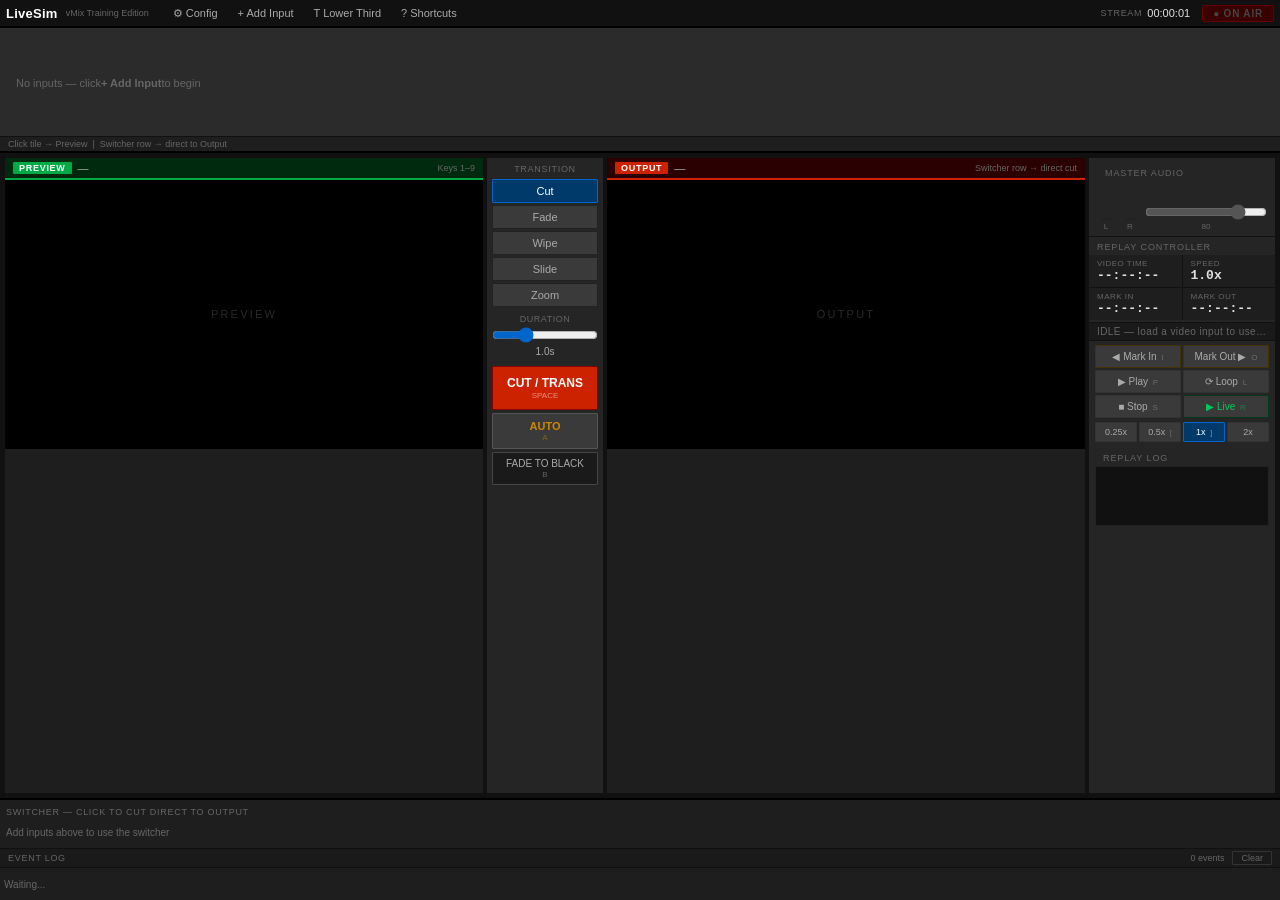
==== commit 031a2230: "v4" ====
--- a/index.html
+++ b/index.html
@@ -27,13 +27,13 @@
 <!-- BODY -->
 <div class="vmix-body">
 
-  <!-- INPUT TILES ROW -->
+  <!-- INPUT TILES -->
   <div class="inputs-section">
     <div class="inputs-row" id="inputs-row">
       <div class="no-inp" id="no-inp-msg">No inputs — click <b>+ Add Input</b> to begin</div>
     </div>
     <div class="inputs-bar">
-      <span class="inputs-bar-hint">Click tile → Preview &nbsp;|&nbsp; Switcher row buttons → direct to Program</span>
+      <span class="inputs-bar-hint">Click tile → Preview &nbsp;|&nbsp; Switcher row → direct to Output</span>
     </div>
   </div>
 
@@ -47,16 +47,18 @@
         <span class="mon-src" id="prv-src">—</span>
         <span class="mon-hint">Keys 1–9</span>
       </div>
+      <!-- mon-screen contains media + lt overlay + empty label -->
       <div class="mon-screen" id="prv-screen">
-        <div class="mon-empty">PREVIEW</div>
-      </div>
-      <div class="lt-container" id="prv-lt"></div>
-    </div>
-
-    <!-- TRANS COLUMN -->
+        <div class="mon-media" id="prv-media"></div>
+        <div class="lt-container" id="prv-lt"></div>
+        <div class="mon-empty" id="prv-empty">PREVIEW</div>
+      </div>
+    </div>
+
+    <!-- TRANSITION COLUMN -->
     <div class="trans-col">
+      <div class="trans-section-lbl">TRANSITION</div>
       <div class="trans-types-group">
-        <div class="trans-section-lbl">TRANSITION</div>
         <button class="trans-type-btn active" data-t="Cut"   onclick="selTrans(this)">Cut</button>
         <button class="trans-type-btn"        data-t="Fade"  onclick="selTrans(this)">Fade</button>
         <button class="trans-type-btn"        data-t="Wipe"  onclick="selTrans(this)">Wipe</button>
@@ -68,7 +70,7 @@
         <input type="range" id="dur-slider" min="200" max="3000" step="100" value="1000">
         <span class="dur-val" id="dur-val">1.0s</span>
       </div>
-      <button class="trans-go" id="trans-go" onclick="doTransition()">
+      <button class="trans-go" onclick="doTransition()">
         CUT / TRANS
         <span class="go-key">SPACE</span>
       </button>
@@ -90,14 +92,15 @@
         <span class="mon-hint">Switcher row → direct cut</span>
       </div>
       <div class="mon-screen" id="pgm-screen">
-        <div class="mon-empty">OUTPUT</div>
-      </div>
-      <div class="lt-container" id="pgm-lt"></div>
-      <!-- FTB overlay -->
-      <div class="ftb-overlay" id="ftb-overlay"></div>
-    </div>
-
-    <!-- RIGHT: AUDIO + REPLAY -->
+        <div class="mon-media" id="pgm-media"></div>
+        <div class="lt-container" id="pgm-lt"></div>
+        <div class="mon-empty" id="pgm-empty">OUTPUT</div>
+        <!-- FTB overlay sits inside pgm-screen -->
+        <div class="ftb-overlay" id="ftb-overlay"></div>
+      </div>
+    </div>
+
+    <!-- RIGHT COL -->
     <div class="right-col">
       <!-- AUDIO -->
       <div class="audio-panel">
@@ -106,7 +109,7 @@
           <div class="meter-wrap"><div class="meter-track"><div class="meter-fill" id="ml"></div></div><span class="meter-ch">L</span></div>
           <div class="meter-wrap"><div class="meter-track"><div class="meter-fill" id="mr"></div></div><span class="meter-ch">R</span></div>
           <div class="vol-wrap">
-            <input type="range" id="vol-slider" min="0" max="100" value="80" orient="vertical" class="vol-slider">
+            <input type="range" id="vol-slider" min="0" max="100" value="80" class="vol-slider">
             <span class="vol-val" id="vol-val">80</span>
           </div>
         </div>
@@ -116,12 +119,12 @@
       <div class="replay-panel">
         <div class="panel-lbl">REPLAY CONTROLLER</div>
         <div class="replay-stats-grid">
-          <div class="rsg"><div class="rsg-l">BUFFER</div><div class="rsg-v mono" id="buf-disp">00:00:00</div></div>
+          <div class="rsg"><div class="rsg-l">VIDEO TIME</div><div class="rsg-v mono" id="buf-disp">--:--:--</div></div>
           <div class="rsg"><div class="rsg-l">SPEED</div><div class="rsg-v mono" id="spd-disp">1.0x</div></div>
           <div class="rsg"><div class="rsg-l">MARK IN</div><div class="rsg-v mono" id="in-disp">--:--:--</div></div>
           <div class="rsg"><div class="rsg-l">MARK OUT</div><div class="rsg-v mono" id="out-disp">--:--:--</div></div>
         </div>
-        <div class="replay-status-bar" id="replay-status-bar">IDLE</div>
+        <div class="replay-status-bar" id="replay-status-bar">IDLE — load a video input to use replay</div>
         <div class="replay-btns">
           <button class="rb rb-mark" onclick="doMarkIn()">◀ Mark In <span class="rk">I</span></button>
           <button class="rb rb-mark" onclick="doMarkOut()">Mark Out ▶ <span class="rk">O</span></button>
@@ -144,7 +147,7 @@
     </div>
   </div>
 
-  <!-- SWITCHER ROW (vMix-style: clicking here goes direct to Program) -->
+  <!-- SWITCHER ROW -->
   <div class="switcher-section">
     <div class="sw-label-row">
       <span class="sw-section-lbl">SWITCHER — click to cut direct to OUTPUT</span>
@@ -177,50 +180,26 @@
   <div class="config-body">
     <div class="cfg-section">
       <div class="cfg-lbl">TRANSITIONS</div>
-      <div class="cfg-row">
-        <label>Default transition</label>
+      <div class="cfg-row"><label>Default transition</label>
         <select id="cfg-default-trans" class="cfg-sel">
-          <option value="Cut">Cut</option>
-          <option value="Fade">Fade</option>
-          <option value="Wipe">Wipe</option>
-          <option value="Slide">Slide</option>
-          <option value="Zoom">Zoom</option>
+          <option value="Cut">Cut</option><option value="Fade">Fade</option>
+          <option value="Wipe">Wipe</option><option value="Slide">Slide</option><option value="Zoom">Zoom</option>
         </select>
       </div>
-      <div class="cfg-row">
-        <label>Default duration (ms)</label>
-        <input type="number" id="cfg-default-dur" class="cfg-inp" value="1000" min="100" max="5000" step="100">
-      </div>
-      <div class="cfg-row">
-        <label>Fade to Black duration (ms)</label>
-        <input type="number" id="cfg-ftb-dur" class="cfg-inp" value="500" min="100" max="3000" step="100">
-      </div>
+      <div class="cfg-row"><label>Default duration (ms)</label><input type="number" id="cfg-default-dur" class="cfg-inp" value="1000" min="100" max="5000" step="100"></div>
+      <div class="cfg-row"><label>Fade to Black duration (ms)</label><input type="number" id="cfg-ftb-dur" class="cfg-inp" value="500" min="100" max="3000" step="100"></div>
     </div>
     <div class="cfg-section">
-      <div class="cfg-lbl">CUSTOM TRANSITIONS</div>
-      <p class="cfg-note">Set a specific transition and duration for each F-key button.</p>
+      <div class="cfg-lbl">CUSTOM TRANSITIONS (F6–F12)</div>
+      <p class="cfg-note">Assign a transition + duration to F6–F12 keys for one-touch transitions.</p>
       <div id="custom-trans-list"></div>
-      <button class="cfg-add-btn" onclick="addCustomTrans()">+ Add Custom Transition</button>
+      <button class="cfg-add-btn" onclick="addCustomTrans()">+ Add Custom Transition Slot</button>
     </div>
     <div class="cfg-section">
-      <div class="cfg-lbl">DISPLAY</div>
-      <div class="cfg-row">
-        <label>Show audio meters</label>
-        <input type="checkbox" id="cfg-audio" checked>
-      </div>
-      <div class="cfg-row">
-        <label>Show replay panel</label>
-        <input type="checkbox" id="cfg-replay" checked>
-      </div>
-    </div>
-    <div class="cfg-section">
-      <div class="cfg-lbl">REPLAY</div>
-      <div class="cfg-row">
-        <label>Buffer length (minutes)</label>
-        <input type="number" id="cfg-buf-len" class="cfg-inp" value="60" min="5" max="240">
-      </div>
-    </div>
-    <button class="cfg-save-btn" onclick="saveConfig()">Save Config</button>
+      <div class="cfg-lbl">LOWER THIRD FADE</div>
+      <div class="cfg-row"><label>Fade-in duration (ms)</label><input type="number" id="cfg-lt-fade" class="cfg-inp" value="400" min="0" max="2000" step="100"></div>
+    </div>
+    <button class="cfg-save-btn" onclick="saveConfig()">Save &amp; Apply</button>
   </div>
 </div>
 </div>
@@ -256,7 +235,7 @@
       <option value="white">White</option>
       <option value="custom">Custom colour</option>
     </select>
-    <label>Custom colour</label>
+    <label>Custom colour (if selected above)</label>
     <input type="color" id="col-pick" value="#003366">
     <label>Input name</label>
     <input type="text" id="col-name" placeholder="Black">
@@ -270,9 +249,9 @@
 <!-- LOWER THIRD -->
 <div class="modal-bg" id="lt-modal">
 <div class="modal">
-  <div class="modal-hdr"><span>Lower Third — Overlay</span><button class="modal-x" onclick="closeModal('lt-modal')">✕</button></div>
-  <div class="modal-form active" style="padding:14px;">
-    <p class="yt-note">Lower thirds overlay on top of your output — they don't replace it. Toggle on/off independently.</p>
+  <div class="modal-hdr"><span>Lower Third Overlay</span><button class="modal-x" onclick="closeModal('lt-modal')">✕</button></div>
+  <div class="modal-form active" style="padding:14px;gap:8px;">
+    <p class="yt-note">Lower thirds overlay directly on the monitor video. Apply to Preview or Output independently. They fade in.</p>
     <label>Title text</label>
     <input type="text" id="lt-title" placeholder="John Smith">
     <label>Subtitle text</label>
@@ -300,12 +279,12 @@
       <option value="#000000">Black</option>
       <option value="#ffff00">Yellow</option>
     </select>
-    <div style="display:flex;gap:8px;margin-top:4px;">
+    <div style="display:flex;gap:8px;">
       <button class="modal-add-btn" style="flex:1" onclick="applyLT('prv')">Apply to Preview</button>
-      <button class="modal-add-btn" style="flex:1;background:#cc2200;" onclick="applyLT('pgm')">Apply to Output</button>
-    </div>
-    <button class="modal-add-btn" style="background:#333;margin-top:4px;" onclick="clearLT()">Clear All Lower Thirds</button>
-    <div class="modal-list-hdr" style="margin-top:8px;">Saved lower thirds</div>
+      <button class="modal-add-btn" style="flex:1;background:#880000;" onclick="applyLT('pgm')">Apply to Output</button>
+    </div>
+    <button class="modal-add-btn" style="background:#2a2a2a;border:1px solid #555;" onclick="clearLT()">Clear All Lower Thirds</button>
+    <div class="modal-list-hdr" style="margin-top:4px;">Saved lower thirds (click to re-apply)</div>
     <div id="lt-saved-list"></div>
   </div>
 </div>
@@ -317,21 +296,22 @@
   <div class="modal-hdr"><span>Keyboard Shortcuts</span><button class="modal-x" onclick="closeModal('shortcuts-modal')">✕</button></div>
   <table class="sk-table">
     <tr><td class="sk-k">1 – 9</td><td>Send input to Preview</td></tr>
-    <tr><td class="sk-k">Ctrl+1–9</td><td>Cut input direct to Output</td></tr>
+    <tr><td class="sk-k">Ctrl + 1–9</td><td>Cut input direct to Output</td></tr>
     <tr><td class="sk-k">Space</td><td>Cut / Transition (PRV → PGM)</td></tr>
     <tr><td class="sk-k">A</td><td>Auto transition</td></tr>
-    <tr><td class="sk-k">B</td><td>Fade to Black</td></tr>
+    <tr><td class="sk-k">B</td><td>Fade to Black / Up</td></tr>
     <tr><td class="sk-k">F1</td><td>Select: Cut</td></tr>
     <tr><td class="sk-k">F2</td><td>Select: Fade</td></tr>
     <tr><td class="sk-k">F3</td><td>Select: Wipe</td></tr>
     <tr><td class="sk-k">F4</td><td>Select: Slide</td></tr>
     <tr><td class="sk-k">F5</td><td>Select: Zoom</td></tr>
+    <tr><td class="sk-k">F6–F12</td><td>Custom transitions (set in Config)</td></tr>
     <tr><td class="sk-k">I</td><td>Replay: Mark In</td></tr>
     <tr><td class="sk-k">O</td><td>Replay: Mark Out</td></tr>
     <tr><td class="sk-k">P</td><td>Replay: Play</td></tr>
     <tr><td class="sk-k">L</td><td>Replay: Loop</td></tr>
     <tr><td class="sk-k">S</td><td>Replay: Stop</td></tr>
-    <tr><td class="sk-k">R</td><td>Replay: Return Live</td></tr>
+    <tr><td class="sk-k">R</td><td>Replay: Return to Live</td></tr>
     <tr><td class="sk-k">[ / ]</td><td>Speed 0.5x / 1x</td></tr>
     <tr><td class="sk-k">Esc</td><td>Close modal</td></tr>
   </table>
--- a/style.css
+++ b/style.css
@@ -21,6 +21,7 @@
   --prv-color:#00aa44;
   --pgm-color:#cc2200;
   --font:'Segoe UI',Arial,sans-serif;
+  --lt-fade:400ms;
 }
 
 html,body{height:100%;background:var(--bg2);color:var(--text);font-family:var(--font);font-size:12px;overflow:hidden;user-select:none;}
@@ -28,7 +29,7 @@
 
 /* ── TITLEBAR ── */
 .titlebar{display:flex;align-items:center;justify-content:space-between;background:#111;border-bottom:2px solid #000;padding:0 6px;height:28px;flex-shrink:0;}
-.tbar-l{display:flex;align-items:center;gap:0;}
+.tbar-l{display:flex;align-items:center;}
 .app-name{font-size:13px;font-weight:700;color:#fff;margin-right:8px;letter-spacing:.02em;}
 .app-ver{font-size:9px;color:var(--text3);margin-right:14px;}
 .tmenu{background:transparent;border:none;color:var(--text2);padding:0 10px;height:28px;cursor:pointer;font-size:11px;font-family:var(--font);transition:background .1s;}
@@ -41,7 +42,7 @@
 .onair.live{background:var(--red);border-color:var(--red2);color:#fff;animation:onair 1s infinite;}
 @keyframes onair{0%,100%{opacity:1}50%{opacity:.65}}
 
-/* ── BODY LAYOUT ── */
+/* ── BODY ── */
 .vmix-body{display:flex;flex-direction:column;height:calc(100vh - 28px);overflow:hidden;}
 
 /* ── INPUT TILES ── */
@@ -53,37 +54,30 @@
 .inputs-bar{display:flex;align-items:center;padding:2px 8px;background:var(--bg2);border-top:1px solid #111;}
 .inputs-bar-hint{font-size:9px;color:var(--text3);}
 
-/* INPUT TILE */
+/* TILE */
 .inp-tile{flex-shrink:0;width:140px;cursor:pointer;border:2px solid #222;border-radius:2px;background:#1a1a1a;display:flex;flex-direction:column;transition:border-color .1s;position:relative;overflow:hidden;}
 .inp-tile:hover{border-color:#666;}
 .inp-tile.is-prv{border-color:var(--prv-color)!important;}
 .inp-tile.is-pgm{border-color:var(--pgm-color)!important;}
-/* 16:9 thumb */
 .inp-tile-thumb{width:100%;aspect-ratio:16/9;background:#000;position:relative;overflow:hidden;}
 .inp-tile-thumb video,.inp-tile-thumb img{width:100%;height:100%;object-fit:cover;border:none;pointer-events:none;}
-.inp-tile-badge{position:absolute;top:2px;left:2px;font-size:9px;font-weight:700;padding:1px 5px;border-radius:1px;letter-spacing:.06em;}
+.inp-tile-badge{position:absolute;top:2px;left:2px;font-size:9px;font-weight:700;padding:1px 5px;border-radius:1px;letter-spacing:.06em;z-index:2;}
 .badge-prv{background:var(--prv-color);color:#fff;}
 .badge-pgm{background:var(--pgm-color);color:#fff;}
 .inp-tile-bar{background:#111;padding:3px 6px;display:flex;align-items:center;justify-content:space-between;}
 .inp-tile-name{font-size:10px;color:var(--text);white-space:nowrap;overflow:hidden;text-overflow:ellipsis;max-width:110px;}
 .inp-tile-num{font-size:9px;color:var(--text3);flex-shrink:0;}
-.inp-tile-del{display:none;position:absolute;top:2px;right:2px;background:rgba(0,0,0,.75);border:none;color:#aaa;width:16px;height:16px;font-size:10px;cursor:pointer;border-radius:1px;align-items:center;justify-content:center;}
+.inp-tile-del{display:none;position:absolute;top:2px;right:2px;background:rgba(0,0,0,.75);border:none;color:#aaa;width:16px;height:16px;font-size:10px;cursor:pointer;border-radius:1px;align-items:center;justify-content:center;z-index:3;}
 .inp-tile:hover .inp-tile-del{display:flex;}
 .inp-tile-del:hover{color:var(--red2);}
-
-/* colour thumbs */
 .col-bars{width:100%;height:100%;background:linear-gradient(90deg,#c00 0%,#cc0 17%,#0c0 33%,#0cc 50%,#00c 67%,#c0c 83%,#ccc 100%);}
 .col-black{width:100%;height:100%;background:#000;}
 .col-white{width:100%;height:100%;background:#fff;}
-.col-custom{width:100%;height:100%;}
-/* still thumb */
-.inp-tile-thumb img{width:100%;height:100%;object-fit:cover;}
-
-/* ── MONITORS SECTION ── */
-.monitors-section{display:grid;grid-template-columns:1fr 120px 1fr 190px;gap:2px;padding:4px;background:#111;flex:1;min-height:0;overflow:hidden;}
-
-/* MONITOR BLOCK */
-.mon-block{display:flex;flex-direction:column;background:var(--bg2);border:1px solid #111;min-height:0;position:relative;}
+
+/* ── MONITORS ── */
+.monitors-section{display:grid;grid-template-columns:1fr 118px 1fr 188px;gap:2px;padding:4px;background:#111;flex:1;min-height:0;overflow:hidden;}
+
+.mon-block{display:flex;flex-direction:column;background:var(--bg2);border:1px solid #111;min-height:0;}
 .mon-topbar{display:flex;align-items:center;gap:6px;padding:3px 8px;height:22px;flex-shrink:0;}
 .prv-topbar{background:#002a0e;border-bottom:2px solid var(--prv-color);}
 .pgm-topbar{background:#2a0000;border-bottom:2px solid var(--pgm-color);}
@@ -92,28 +86,90 @@
 .pgm-badge{background:var(--pgm-color);color:#fff;}
 .mon-src{font-size:11px;color:var(--text2);flex:1;}
 .mon-hint{font-size:9px;color:var(--text3);}
-/* 16:9 enforced */
-.mon-screen{width:100%;background:#000;position:relative;overflow:hidden;aspect-ratio:16/9;}
-.mon-screen video,.mon-screen img{width:100%;height:100%;object-fit:cover;border:none;display:block;}
-.mon-empty{position:absolute;inset:0;display:flex;align-items:center;justify-content:center;font-size:11px;color:#2a2a2a;letter-spacing:.2em;}
-
-/* LOWER THIRD CONTAINER (absolute over monitor) */
-.lt-container{position:absolute;left:0;right:0;bottom:22px;pointer-events:none;z-index:5;}
-.lt-overlay{padding:6px 10px;display:flex;flex-direction:column;gap:2px;}
-.lt-overlay.bottom-left{align-items:flex-start;}
-.lt-overlay.bottom-right{align-items:flex-end;right:0;left:auto;position:absolute;bottom:0;}
-.lt-overlay.bottom-center{align-items:center;}
-.lt-overlay.top-left{position:absolute;top:22px;bottom:auto;align-items:flex-start;}
-.lt-title-text{color:#fff;font-size:13px;font-weight:700;padding:3px 10px;}
-.lt-sub-text{color:rgba(255,255,255,.9);font-size:10px;padding:2px 10px;background:rgba(0,0,0,.65);}
-
-/* FTB overlay */
-.ftb-overlay{position:absolute;inset:0;background:#000;opacity:0;pointer-events:none;z-index:10;transition:opacity var(--ftb-dur,.5s) ease;}
-.ftb-overlay.ftb-active{opacity:1;}
+
+/* MONITOR SCREEN — 16:9, relative positioned so children can overlay */
+.mon-screen{
+  width:100%;
+  aspect-ratio:16/9;
+  background:#000;
+  position:relative;
+  overflow:hidden;
+  flex-shrink:0;
+}
+
+/* MEDIA AREA — fills mon-screen, holds actual video/img/div elements */
+.mon-media{
+  position:absolute;
+  inset:0;
+  z-index:1;
+}
+/* Media elements inside pool get these styles set by JS */
+
+/* EMPTY LABEL */
+.mon-empty{
+  position:absolute;
+  inset:0;
+  display:flex;
+  align-items:center;
+  justify-content:center;
+  font-size:11px;
+  color:#2a2a2a;
+  letter-spacing:.2em;
+  z-index:0;
+  pointer-events:none;
+}
+
+/* LOWER THIRD CONTAINER — absolute over video, inside mon-screen */
+.lt-container{
+  position:absolute;
+  inset:0;
+  z-index:5;
+  pointer-events:none;
+}
+
+/* LOWER THIRD OVERLAY */
+.lt-overlay{
+  position:absolute;
+  display:flex;
+  flex-direction:column;
+  gap:2px;
+  padding:8px 10px;
+  animation:lt-in var(--lt-fade) ease forwards;
+}
+.lt-overlay.bottom-left  { bottom:8%; left:0; align-items:flex-start; }
+.lt-overlay.bottom-right { bottom:8%; right:0; align-items:flex-end; }
+.lt-overlay.bottom-center{ bottom:8%; left:50%; transform:translateX(-50%); align-items:center; }
+.lt-overlay.top-left     { top:8%; left:0; align-items:flex-start; }
+
+@keyframes lt-in{
+  from{opacity:0;transform:translateY(10px);}
+  to{opacity:1;transform:translateY(0);}
+}
+.lt-overlay.bottom-right{ animation-name:lt-in-r; }
+@keyframes lt-in-r{
+  from{opacity:0;transform:translateY(10px);}
+  to{opacity:1;transform:translateY(0);}
+}
+
+.lt-title-text{color:#fff;font-size:clamp(10px,1.4vw,16px);font-weight:700;padding:3px 10px;display:inline-block;}
+.lt-sub-text{color:rgba(255,255,255,.9);font-size:clamp(8px,1.0vw,12px);padding:2px 10px;background:rgba(0,0,0,.65);display:inline-block;}
+
+/* FTB OVERLAY — inside pgm-screen */
+.ftb-overlay{
+  position:absolute;
+  inset:0;
+  background:#000;
+  opacity:0;
+  z-index:10;
+  pointer-events:none;
+  transition:opacity 500ms ease;
+}
+.ftb-overlay.active{opacity:1;}
 
 /* ── TRANSITION COLUMN ── */
 .trans-col{background:var(--panel);border:1px solid #111;display:flex;flex-direction:column;gap:3px;padding:6px 5px;overflow-y:auto;}
 .trans-section-lbl{font-size:9px;color:var(--text3);text-transform:uppercase;letter-spacing:.08em;text-align:center;margin-bottom:2px;}
+.trans-types-group{display:flex;flex-direction:column;gap:2px;}
 .trans-type-btn{background:var(--bg4);border:1px solid #222;color:var(--text2);padding:5px 0;text-align:center;cursor:pointer;font-size:11px;border-radius:1px;transition:all .1s;font-family:var(--font);width:100%;}
 .trans-type-btn:hover{background:var(--bg5);color:var(--text);}
 .trans-type-btn.active{background:#003a6a;border-color:var(--blue);color:#fff;}
@@ -126,8 +182,9 @@
 .trans-go:active{transform:scale(.97);}
 .auto-go{background:var(--bg4);border:1px solid #555;color:var(--amber);padding:6px 0;text-align:center;cursor:pointer;font-size:11px;font-weight:700;border-radius:1px;display:flex;flex-direction:column;align-items:center;gap:1px;font-family:var(--font);width:100%;}
 .auto-go:hover{background:var(--bg5);}
-.ftb-go{background:#1a1a1a;border:1px solid #444;color:var(--text2);padding:5px 0;text-align:center;cursor:pointer;font-size:10px;border-radius:1px;display:flex;flex-direction:column;align-items:center;gap:1px;font-family:var(--font);width:100%;transition:all .1s;}
-.ftb-go:hover{background:#2a2a2a;color:#fff;border-color:#666;}
+.ftb-go{background:#1a1a1a;border:1px solid #444;color:var(--text2);padding:5px 0;text-align:center;cursor:pointer;font-size:10px;border-radius:1px;display:flex;flex-direction:column;align-items:center;gap:1px;font-family:var(--font);width:100%;transition:all .15s;}
+.ftb-go:hover{background:#2a2a2a;color:#fff;border-color:#777;}
+.ftb-go.ftb-on{border-color:var(--red2);color:var(--red2);background:#1a0000;}
 .go-key{font-size:8px;opacity:.5;font-weight:400;}
 
 /* ── RIGHT COL ── */
@@ -142,7 +199,7 @@
 .meter-fill{position:absolute;bottom:0;left:0;right:0;background:linear-gradient(to top,#00aa44 0%,#88cc00 65%,#cc8800 82%,#cc2200 100%);transition:height .08s;}
 .meter-ch{font-size:8px;color:var(--text3);}
 .vol-wrap{display:flex;flex-direction:column;align-items:center;gap:2px;flex:1;}
-.vol-slider{writing-mode:vertical-lr;direction:rtl;width:20px;height:40px;accent-color:#555;cursor:pointer;}
+.vol-slider{width:100%;accent-color:#555;cursor:pointer;}
 .vol-val{font-size:8px;color:var(--text3);}
 
 /* REPLAY */
@@ -151,10 +208,10 @@
 .rsg{background:var(--bg2);padding:4px 8px;}
 .rsg-l{font-size:8px;color:var(--text3);text-transform:uppercase;letter-spacing:.06em;}
 .rsg-v{font-size:13px;color:var(--text);font-weight:600;font-variant-numeric:tabular-nums;}
-.replay-status-bar{background:#1a1a1a;border-top:1px solid #111;border-bottom:1px solid #111;padding:3px 8px;font-size:10px;color:var(--text3);text-align:center;letter-spacing:.06em;transition:color .2s;}
-.replay-status-bar.recording{color:var(--red2);}
+.replay-status-bar{background:#1a1a1a;border-top:1px solid #111;border-bottom:1px solid #111;padding:3px 8px;font-size:10px;color:var(--text3);text-align:center;letter-spacing:.04em;transition:color .2s;white-space:nowrap;overflow:hidden;text-overflow:ellipsis;}
 .replay-status-bar.playing{color:var(--green2);}
 .replay-status-bar.looping{color:var(--blue);}
+.replay-status-bar.err{color:var(--red2);}
 .replay-btns{display:grid;grid-template-columns:1fr 1fr;gap:2px;padding:4px 6px;}
 .rb{padding:5px 4px;border:1px solid #333;background:var(--bg4);color:var(--text2);font-size:10px;cursor:pointer;border-radius:1px;font-family:var(--font);transition:all .1s;text-align:center;}
 .rb:hover{background:var(--bg5);color:var(--text);}
@@ -180,7 +237,7 @@
 .rl-msg.mark{color:var(--amber);}
 .rl-msg.err{color:var(--red2);}
 
-/* ── SWITCHER ROW ── */
+/* ── SWITCHER ── */
 .switcher-section{background:var(--bg2);border-top:2px solid #000;padding:4px 6px;flex-shrink:0;}
 .sw-label-row{margin-bottom:3px;}
 .sw-section-lbl{font-size:9px;color:var(--text3);text-transform:uppercase;letter-spacing:.08em;}
@@ -194,7 +251,7 @@
 .sw-btn.sw-prv .sw-num,.sw-btn.sw-pgm .sw-num{color:inherit;opacity:.6;}
 
 /* ── LOG ── */
-.log-section{background:var(--bg2);border-top:1px solid #111;flex-shrink:0;height:55px;display:flex;flex-direction:column;}
+.log-section{background:var(--bg2);border-top:1px solid #111;flex-shrink:0;height:52px;display:flex;flex-direction:column;}
 .log-hdr{display:flex;align-items:center;gap:8px;padding:2px 8px;background:#1a1a1a;border-bottom:1px solid #111;}
 .log-title{font-size:9px;color:var(--text3);text-transform:uppercase;letter-spacing:.08em;}
 .log-cnt{font-size:9px;color:var(--text3);margin-left:auto;}
@@ -210,14 +267,13 @@
 .log-msg.mark{color:#ccaa44;}
 .log-msg.replay{color:#5599ff;}
 .log-msg.speed{color:#aa77cc;}
-.log-msg.info{color:var(--text2);}
 
 /* ── MODALS ── */
 .modal-bg{display:none;position:fixed;inset:0;background:rgba(0,0,0,.82);z-index:200;align-items:center;justify-content:center;}
 .modal-bg.open{display:flex;}
 .modal{background:var(--bg);border:1px solid #555;width:460px;max-height:88vh;display:flex;flex-direction:column;border-radius:2px;box-shadow:0 8px 40px rgba(0,0,0,.8);}
 .modal-narrow{width:340px;}
-.modal-wide{width:580px;}
+.modal-wide{width:560px;}
 .modal-hdr{display:flex;align-items:center;justify-content:space-between;padding:8px 12px;background:#1a1a1a;border-bottom:1px solid #111;flex-shrink:0;}
 .modal-hdr span{font-size:12px;font-weight:700;color:#fff;}
 .modal-x{background:transparent;border:none;color:#888;cursor:pointer;font-size:14px;padding:2px 6px;}
@@ -234,7 +290,7 @@
 .modal-form input:focus,.modal-form select:focus{outline:none;border-color:var(--blue);}
 .yt-note{font-size:10px;color:var(--amber);background:#221a00;border:1px solid #443300;padding:6px 8px;border-radius:1px;line-height:1.5;}
 .modal-add-btn{background:var(--blue);border:none;color:#fff;padding:7px 0;font-size:12px;font-weight:700;cursor:pointer;border-radius:1px;font-family:var(--font);transition:background .1s;}
-.modal-add-btn:hover{background:#0077ee;}
+.modal-add-btn:hover{filter:brightness(1.2);}
 .modal-list-hdr{font-size:10px;color:var(--text3);padding:8px 12px 4px;border-top:1px solid #333;text-transform:uppercase;letter-spacing:.06em;flex-shrink:0;}
 .modal-inp-list{padding:0 12px 12px;overflow-y:auto;display:flex;flex-direction:column;gap:3px;flex-shrink:0;max-height:140px;}
 .mil-item{display:flex;align-items:center;background:#1a1a1a;border:1px solid #333;padding:4px 8px;border-radius:1px;gap:6px;}
@@ -244,13 +300,13 @@
 .mil-del{background:transparent;border:none;color:#555;cursor:pointer;font-size:12px;padding:1px 4px;}
 .mil-del:hover{color:var(--red2);}
 
-/* SHORTCUTS TABLE */
-.sk-table{width:100%;border-collapse:collapse;padding:0;}
+/* SHORTCUTS */
+.sk-table{width:100%;border-collapse:collapse;}
 .sk-table tr{border-bottom:1px solid #333;}
 .sk-table td{padding:7px 12px;font-size:11px;color:var(--text2);}
 .sk-k{color:var(--amber);width:130px;font-size:10px;font-weight:600;}
 
-/* CONFIG MODAL */
+/* CONFIG */
 .config-body{padding:14px;overflow-y:auto;display:flex;flex-direction:column;gap:16px;}
 .cfg-section{display:flex;flex-direction:column;gap:6px;}
 .cfg-lbl{font-size:9px;color:var(--text3);text-transform:uppercase;letter-spacing:.1em;border-bottom:1px solid #333;padding-bottom:5px;}
@@ -260,20 +316,23 @@
 .cfg-sel,.cfg-inp{background:#1a1a1a;border:1px solid #444;color:var(--text);padding:4px 8px;font-size:11px;font-family:var(--font);border-radius:1px;}
 .cfg-inp{width:100px;}
 .custom-trans-row{display:flex;gap:6px;align-items:center;padding:5px 0;border-bottom:1px solid #222;}
-.custom-trans-row select,.custom-trans-row input{background:#1a1a1a;border:1px solid #444;color:var(--text);padding:3px 6px;font-size:11px;font-family:var(--font);border-radius:1px;}
-.custom-trans-row .ct-key{font-size:10px;color:var(--amber);min-width:24px;}
-.custom-trans-row button{background:transparent;border:none;color:#555;cursor:pointer;font-size:12px;}
+.custom-trans-row select,.custom-trans-row input[type=number]{background:#1a1a1a;border:1px solid #444;color:var(--text);padding:3px 6px;font-size:11px;font-family:var(--font);border-radius:1px;}
+.ct-key{font-size:10px;color:var(--amber);min-width:28px;font-weight:600;}
+.custom-trans-row button{background:transparent;border:none;color:#555;cursor:pointer;font-size:12px;padding:2px 6px;}
 .custom-trans-row button:hover{color:var(--red2);}
 .cfg-add-btn{background:var(--bg4);border:1px solid #555;color:var(--text2);padding:6px 12px;cursor:pointer;font-size:11px;border-radius:1px;font-family:var(--font);align-self:flex-start;}
 .cfg-add-btn:hover{background:var(--bg5);color:var(--text);}
 .cfg-save-btn{background:var(--green);border:none;color:#fff;padding:8px 0;font-size:12px;font-weight:700;cursor:pointer;border-radius:1px;font-family:var(--font);}
 .cfg-save-btn:hover{background:var(--green2);}
 
-/* LT saved */
-#lt-saved-list{display:flex;flex-direction:column;gap:3px;max-height:120px;overflow-y:auto;}
-.lt-saved-item{display:flex;align-items:center;gap:8px;background:#1a1a1a;border:1px solid #333;padding:4px 8px;border-radius:1px;font-size:11px;}
-.lt-si-name{flex:1;color:var(--text);}
+/* LT saved list */
+#lt-saved-list{display:flex;flex-direction:column;gap:3px;max-height:130px;overflow-y:auto;}
+.lt-saved-item{display:flex;align-items:center;gap:6px;background:#1a1a1a;border:1px solid #333;padding:4px 8px;border-radius:1px;font-size:11px;}
+.lt-si-dot{width:10px;height:10px;border-radius:50%;flex-shrink:0;}
+.lt-si-name{flex:1;color:var(--text);font-size:10px;}
 .lt-si-apply{background:transparent;border:1px solid #444;color:var(--text2);padding:2px 8px;cursor:pointer;font-size:10px;border-radius:1px;}
 .lt-si-apply:hover{border-color:var(--blue);color:var(--blue);}
+.lt-si-apply.pgm{border-color:#550000;color:#ff6655;}
+.lt-si-apply.pgm:hover{border-color:var(--red);background:#1a0000;}
 .lt-si-del{background:transparent;border:none;color:#555;cursor:pointer;font-size:12px;}
 .lt-si-del:hover{color:var(--red2);}
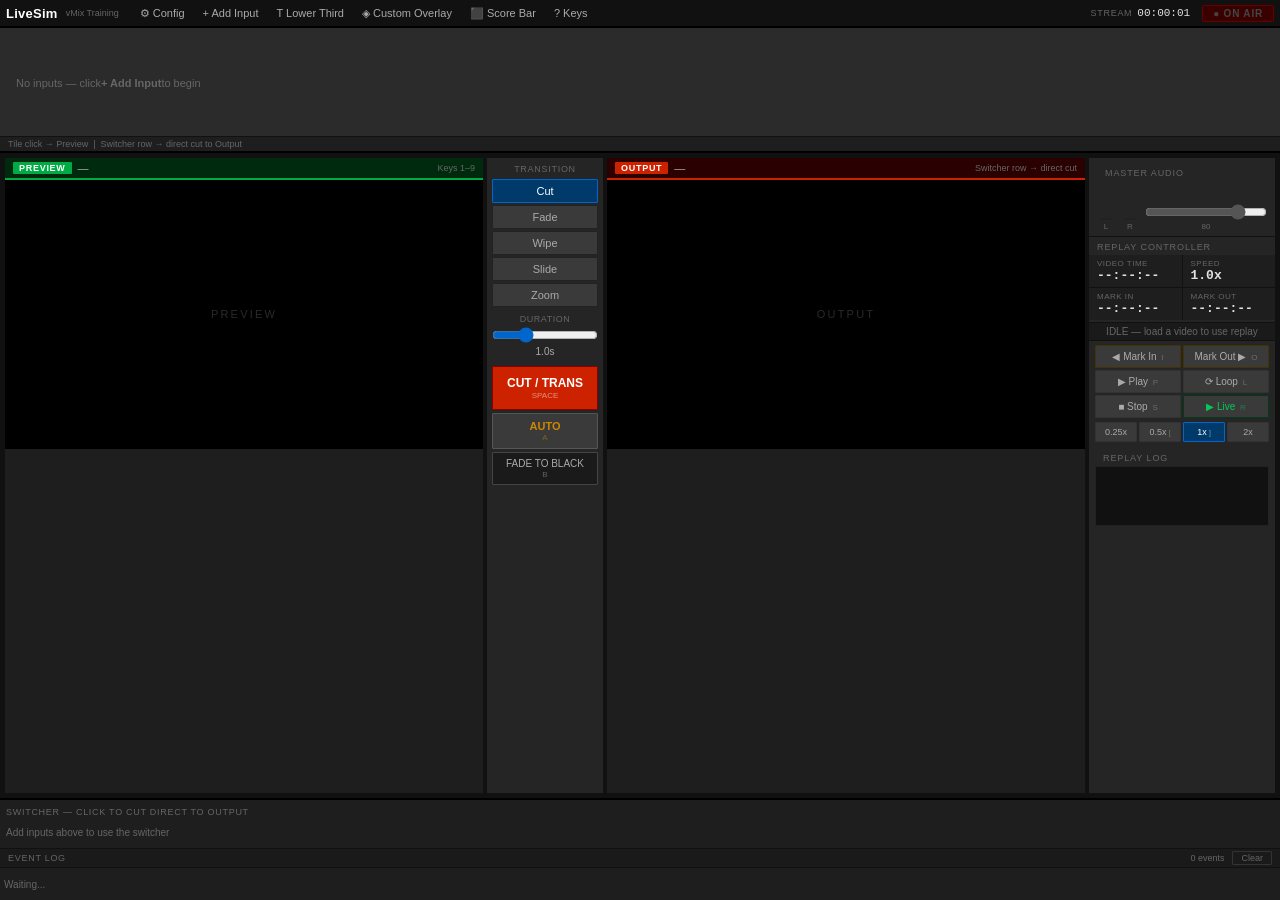
==== commit 2ccbb13a: "v5" ====
--- a/index.html
+++ b/index.html
@@ -8,23 +8,23 @@
 </head>
 <body>
 
-<!-- TITLEBAR -->
 <div class="titlebar">
   <div class="tbar-l">
     <span class="app-name">LiveSim</span>
-    <span class="app-ver">vMix Training Edition</span>
+    <span class="app-ver">vMix Training</span>
     <button class="tmenu" onclick="openModal('config-modal')">⚙ Config</button>
     <button class="tmenu" onclick="openModal('add-input-modal')">+ Add Input</button>
     <button class="tmenu" onclick="openModal('lt-modal')">T Lower Third</button>
-    <button class="tmenu" onclick="openModal('shortcuts-modal')">? Shortcuts</button>
+    <button class="tmenu" onclick="openModal('overlay-modal')">◈ Custom Overlay</button>
+    <button class="tmenu" onclick="openModal('score-modal')">⬛ Score Bar</button>
+    <button class="tmenu" onclick="openModal('shortcuts-modal')">? Keys</button>
   </div>
   <div class="tbar-r">
-    <div class="tstat"><span class="tslbl">STREAM</span><span class="tsval" id="stream-timer">00:00:00</span></div>
+    <div class="tstat"><span class="tslbl">STREAM</span><span class="tsval mono" id="stream-timer">00:00:00</span></div>
     <div class="onair" id="onair">● ON AIR</div>
   </div>
 </div>
 
-<!-- BODY -->
 <div class="vmix-body">
 
   <!-- INPUT TILES -->
@@ -33,11 +33,11 @@
       <div class="no-inp" id="no-inp-msg">No inputs — click <b>+ Add Input</b> to begin</div>
     </div>
     <div class="inputs-bar">
-      <span class="inputs-bar-hint">Click tile → Preview &nbsp;|&nbsp; Switcher row → direct to Output</span>
-    </div>
-  </div>
-
-  <!-- MONITORS + CONTROLS -->
+      <span class="inputs-bar-hint">Tile click → Preview &nbsp;|&nbsp; Switcher row → direct cut to Output</span>
+    </div>
+  </div>
+
+  <!-- MONITORS -->
   <div class="monitors-section">
 
     <!-- PREVIEW -->
@@ -47,10 +47,13 @@
         <span class="mon-src" id="prv-src">—</span>
         <span class="mon-hint">Keys 1–9</span>
       </div>
-      <!-- mon-screen contains media + lt overlay + empty label -->
       <div class="mon-screen" id="prv-screen">
         <div class="mon-media" id="prv-media"></div>
         <div class="lt-container" id="prv-lt"></div>
+        <!-- custom overlay for preview -->
+        <div class="custom-overlay" id="prv-cov" style="display:none;"></div>
+        <!-- score bar for preview -->
+        <div class="score-bar-wrap" id="prv-score" style="display:none;"></div>
         <div class="mon-empty" id="prv-empty">PREVIEW</div>
       </div>
     </div>
@@ -70,21 +73,12 @@
         <input type="range" id="dur-slider" min="200" max="3000" step="100" value="1000">
         <span class="dur-val" id="dur-val">1.0s</span>
       </div>
-      <button class="trans-go" onclick="doTransition()">
-        CUT / TRANS
-        <span class="go-key">SPACE</span>
-      </button>
-      <button class="auto-go" onclick="doAuto()">
-        AUTO
-        <span class="go-key">A</span>
-      </button>
-      <button class="ftb-go" id="ftb-go" onclick="doFTB()">
-        FADE TO BLACK
-        <span class="go-key">B</span>
-      </button>
-    </div>
-
-    <!-- PROGRAM -->
+      <button class="trans-go" onclick="doTransition()">CUT / TRANS<span class="go-key">SPACE</span></button>
+      <button class="auto-go" onclick="doAuto()">AUTO<span class="go-key">A</span></button>
+      <button class="ftb-go" id="ftb-go" onclick="doFTB()">FADE TO BLACK<span class="go-key">B</span></button>
+    </div>
+
+    <!-- OUTPUT / PROGRAM -->
     <div class="mon-block pgm-block">
       <div class="mon-topbar pgm-topbar">
         <span class="mon-badge pgm-badge">OUTPUT</span>
@@ -92,17 +86,21 @@
         <span class="mon-hint">Switcher row → direct cut</span>
       </div>
       <div class="mon-screen" id="pgm-screen">
-        <div class="mon-media" id="pgm-media"></div>
+        <!-- TWO LAYERS for smooth crossfades -->
+        <div class="mon-layer" id="pgm-layer-a"></div>
+        <div class="mon-layer" id="pgm-layer-b" style="opacity:0;"></div>
         <div class="lt-container" id="pgm-lt"></div>
+        <!-- custom overlay for program -->
+        <div class="custom-overlay" id="pgm-cov" style="display:none;"></div>
+        <!-- score bar for program -->
+        <div class="score-bar-wrap" id="pgm-score" style="display:none;"></div>
         <div class="mon-empty" id="pgm-empty">OUTPUT</div>
-        <!-- FTB overlay sits inside pgm-screen -->
         <div class="ftb-overlay" id="ftb-overlay"></div>
       </div>
     </div>
 
     <!-- RIGHT COL -->
     <div class="right-col">
-      <!-- AUDIO -->
       <div class="audio-panel">
         <div class="panel-lbl">MASTER AUDIO</div>
         <div class="audio-row">
@@ -114,8 +112,6 @@
           </div>
         </div>
       </div>
-
-      <!-- REPLAY -->
       <div class="replay-panel">
         <div class="panel-lbl">REPLAY CONTROLLER</div>
         <div class="replay-stats-grid">
@@ -124,7 +120,7 @@
           <div class="rsg"><div class="rsg-l">MARK IN</div><div class="rsg-v mono" id="in-disp">--:--:--</div></div>
           <div class="rsg"><div class="rsg-l">MARK OUT</div><div class="rsg-v mono" id="out-disp">--:--:--</div></div>
         </div>
-        <div class="replay-status-bar" id="replay-status-bar">IDLE — load a video input to use replay</div>
+        <div class="replay-status-bar" id="replay-status-bar">IDLE — load a video to use replay</div>
         <div class="replay-btns">
           <button class="rb rb-mark" onclick="doMarkIn()">◀ Mark In <span class="rk">I</span></button>
           <button class="rb rb-mark" onclick="doMarkOut()">Mark Out ▶ <span class="rk">O</span></button>
@@ -135,8 +131,8 @@
         </div>
         <div class="speed-row">
           <button class="spd" onclick="setSpeed(0.25)">0.25x</button>
-          <button class="spd" onclick="setSpeed(0.5)">0.5x <span class="rk">[</span></button>
-          <button class="spd active" onclick="setSpeed(1.0)">1x <span class="rk">]</span></button>
+          <button class="spd" onclick="setSpeed(0.5)">0.5x<span class="rk">[</span></button>
+          <button class="spd active" onclick="setSpeed(1.0)">1x<span class="rk">]</span></button>
           <button class="spd" onclick="setSpeed(2.0)">2x</button>
         </div>
         <div class="replay-log-wrap">
@@ -145,16 +141,13 @@
         </div>
       </div>
     </div>
+
   </div>
 
   <!-- SWITCHER ROW -->
   <div class="switcher-section">
-    <div class="sw-label-row">
-      <span class="sw-section-lbl">SWITCHER — click to cut direct to OUTPUT</span>
-    </div>
-    <div class="sw-row" id="sw-row">
-      <div class="sw-empty">Add inputs above to use the switcher</div>
-    </div>
+    <div class="sw-label-row"><span class="sw-section-lbl">SWITCHER — click to cut direct to OUTPUT</span></div>
+    <div class="sw-row" id="sw-row"><div class="sw-empty">Add inputs above to use the switcher</div></div>
   </div>
 
   <!-- EVENT LOG -->
@@ -164,9 +157,7 @@
       <span class="log-cnt" id="log-cnt">0 events</span>
       <button class="log-clear-btn" onclick="clearLog()">Clear</button>
     </div>
-    <div class="log-body" id="log-body">
-      <span class="log-empty">Waiting...</span>
-    </div>
+    <div class="log-body" id="log-body"><span class="log-empty">Waiting...</span></div>
   </div>
 
 </div>
@@ -182,8 +173,7 @@
       <div class="cfg-lbl">TRANSITIONS</div>
       <div class="cfg-row"><label>Default transition</label>
         <select id="cfg-default-trans" class="cfg-sel">
-          <option value="Cut">Cut</option><option value="Fade">Fade</option>
-          <option value="Wipe">Wipe</option><option value="Slide">Slide</option><option value="Zoom">Zoom</option>
+          <option>Cut</option><option>Fade</option><option>Wipe</option><option>Slide</option><option>Zoom</option>
         </select>
       </div>
       <div class="cfg-row"><label>Default duration (ms)</label><input type="number" id="cfg-default-dur" class="cfg-inp" value="1000" min="100" max="5000" step="100"></div>
@@ -191,12 +181,12 @@
     </div>
     <div class="cfg-section">
       <div class="cfg-lbl">CUSTOM TRANSITIONS (F6–F12)</div>
-      <p class="cfg-note">Assign a transition + duration to F6–F12 keys for one-touch transitions.</p>
+      <p class="cfg-note">Assign a transition + duration to F6–F12 for one-touch switching.</p>
       <div id="custom-trans-list"></div>
-      <button class="cfg-add-btn" onclick="addCustomTrans()">+ Add Custom Transition Slot</button>
-    </div>
-    <div class="cfg-section">
-      <div class="cfg-lbl">LOWER THIRD FADE</div>
+      <button class="cfg-add-btn" onclick="addCustomTrans()">+ Add Slot</button>
+    </div>
+    <div class="cfg-section">
+      <div class="cfg-lbl">LOWER THIRD</div>
       <div class="cfg-row"><label>Fade-in duration (ms)</label><input type="number" id="cfg-lt-fade" class="cfg-inp" value="400" min="0" max="2000" step="100"></div>
     </div>
     <button class="cfg-save-btn" onclick="saveConfig()">Save &amp; Apply</button>
@@ -221,7 +211,7 @@
     <button class="modal-add-btn" onclick="addFileInput()">Add Video Input</button>
   </div>
   <div id="mf-still" class="modal-form">
-    <label>Image file (.jpg .png .gif .svg)</label>
+    <label>Image file (.jpg .png .gif)</label>
     <input type="file" id="still-pick" accept="image/*">
     <label>Input name</label>
     <input type="text" id="still-name" placeholder="Sponsor Slide">
@@ -229,17 +219,12 @@
   </div>
   <div id="mf-colour" class="modal-form">
     <label>Colour type</label>
-    <select id="col-type">
-      <option value="bars">Colour Bars</option>
-      <option value="black">Black</option>
-      <option value="white">White</option>
-      <option value="custom">Custom colour</option>
-    </select>
-    <label>Custom colour (if selected above)</label>
+    <select id="col-type"><option value="bars">Colour Bars</option><option value="black">Black</option><option value="white">White</option><option value="custom">Custom colour</option></select>
+    <label>Custom colour</label>
     <input type="color" id="col-pick" value="#003366">
     <label>Input name</label>
     <input type="text" id="col-name" placeholder="Black">
-    <button class="modal-add-btn" onclick="addColourInput()">Add Colour Input</button>
+    <button class="modal-add-btn" onclick="addColourInput()">Add Colour</button>
   </div>
   <div class="modal-list-hdr">Current inputs (<span id="modal-inp-count">0</span>)</div>
   <div class="modal-inp-list" id="modal-inp-list"></div>
@@ -251,41 +236,132 @@
 <div class="modal">
   <div class="modal-hdr"><span>Lower Third Overlay</span><button class="modal-x" onclick="closeModal('lt-modal')">✕</button></div>
   <div class="modal-form active" style="padding:14px;gap:8px;">
-    <p class="yt-note">Lower thirds overlay directly on the monitor video. Apply to Preview or Output independently. They fade in.</p>
-    <label>Title text</label>
-    <input type="text" id="lt-title" placeholder="John Smith">
-    <label>Subtitle text</label>
-    <input type="text" id="lt-sub" placeholder="Head Coach">
+    <p class="yt-note">Lower thirds overlay directly on the video and fade in. Applied independently to Preview or Output.</p>
+    <label>Title text</label><input type="text" id="lt-title" placeholder="John Smith">
+    <label>Subtitle</label><input type="text" id="lt-sub" placeholder="Head Coach">
     <label>Position</label>
     <select id="lt-pos">
-      <option value="bottom-left">Bottom Left</option>
-      <option value="bottom-right">Bottom Right</option>
-      <option value="bottom-center">Bottom Centre</option>
-      <option value="top-left">Top Left</option>
+      <option value="bottom-left">Bottom Left</option><option value="bottom-right">Bottom Right</option>
+      <option value="bottom-center">Bottom Centre</option><option value="top-left">Top Left</option>
     </select>
     <label>Bar colour</label>
     <select id="lt-bg">
-      <option value="#cc0000">Red</option>
-      <option value="#0044cc">Blue</option>
-      <option value="#111111">Dark</option>
-      <option value="#ffffff">White</option>
-      <option value="#ff6600">Orange</option>
-      <option value="#006600">Green</option>
-      <option value="#660066">Purple</option>
+      <option value="#cc0000">Red</option><option value="#0044cc">Blue</option><option value="#111111">Dark</option>
+      <option value="#ffffff">White</option><option value="#ff6600">Orange</option><option value="#006600">Green</option>
     </select>
     <label>Text colour</label>
-    <select id="lt-fg">
-      <option value="#ffffff">White</option>
-      <option value="#000000">Black</option>
-      <option value="#ffff00">Yellow</option>
-    </select>
+    <select id="lt-fg"><option value="#ffffff">White</option><option value="#000000">Black</option><option value="#ffff00">Yellow</option></select>
     <div style="display:flex;gap:8px;">
       <button class="modal-add-btn" style="flex:1" onclick="applyLT('prv')">Apply to Preview</button>
       <button class="modal-add-btn" style="flex:1;background:#880000;" onclick="applyLT('pgm')">Apply to Output</button>
     </div>
-    <button class="modal-add-btn" style="background:#2a2a2a;border:1px solid #555;" onclick="clearLT()">Clear All Lower Thirds</button>
-    <div class="modal-list-hdr" style="margin-top:4px;">Saved lower thirds (click to re-apply)</div>
+    <button class="modal-add-btn" style="background:#2a2a2a;border:1px solid #555;" onclick="clearLT()">Clear All</button>
+    <div class="modal-list-hdr" style="margin-top:4px;">Saved lower thirds</div>
     <div id="lt-saved-list"></div>
+  </div>
+</div>
+</div>
+
+<!-- CUSTOM OVERLAY -->
+<div class="modal-bg" id="overlay-modal">
+<div class="modal modal-wide">
+  <div class="modal-hdr"><span>Custom Overlay</span><button class="modal-x" onclick="closeModal('overlay-modal')">✕</button></div>
+  <div class="modal-form active" style="padding:14px;gap:10px;">
+    <p class="yt-note">Overlays appear directly on the video. Drag them freely in the monitor. PRV and PGM are independent.</p>
+    <div class="overlay-tabs">
+      <button class="otab active" onclick="switchOTab('prv',this)">Preview Overlay</button>
+      <button class="otab" onclick="switchOTab('pgm',this)">Output Overlay</button>
+    </div>
+    <div id="ot-prv" class="ot-panel active">
+      <label>Text content</label>
+      <input type="text" id="cov-prv-text" placeholder="Your overlay text" oninput="updateCovPreview('prv')">
+      <div class="cfg-row">
+        <label>Text colour</label><input type="color" id="cov-prv-fg" value="#ffffff" style="width:60px;height:28px;" oninput="updateCovPreview('prv')">
+        <label>Background</label><input type="color" id="cov-prv-bg" value="#000000" style="width:60px;height:28px;" oninput="updateCovPreview('prv')">
+        <label>Opacity</label><input type="range" id="cov-prv-opacity" min="0" max="100" value="70" style="width:80px;" oninput="updateCovPreview('prv')">
+      </div>
+      <div class="cfg-row">
+        <label>Font size</label><input type="range" id="cov-prv-size" min="8" max="48" value="16" style="width:120px;" oninput="updateCovPreview('prv')">
+        <span id="cov-prv-size-val" style="font-size:10px;color:var(--text3);">16px</span>
+        <label>Bold</label><input type="checkbox" id="cov-prv-bold" oninput="updateCovPreview('prv')">
+      </div>
+      <div style="display:flex;gap:8px;">
+        <button class="modal-add-btn" style="flex:1;" onclick="showCov('prv')">Show on Preview</button>
+        <button class="modal-add-btn" style="flex:1;background:#333;" onclick="hideCov('prv')">Hide</button>
+      </div>
+    </div>
+    <div id="ot-pgm" class="ot-panel" style="display:none;">
+      <label>Text content</label>
+      <input type="text" id="cov-pgm-text" placeholder="Your overlay text" oninput="updateCovPreview('pgm')">
+      <div class="cfg-row">
+        <label>Text colour</label><input type="color" id="cov-pgm-fg" value="#ffffff" style="width:60px;height:28px;" oninput="updateCovPreview('pgm')">
+        <label>Background</label><input type="color" id="cov-pgm-bg" value="#000000" style="width:60px;height:28px;" oninput="updateCovPreview('pgm')">
+        <label>Opacity</label><input type="range" id="cov-pgm-opacity" min="0" max="100" value="70" style="width:80px;" oninput="updateCovPreview('pgm')">
+      </div>
+      <div class="cfg-row">
+        <label>Font size</label><input type="range" id="cov-pgm-size" min="8" max="48" value="16" style="width:120px;" oninput="updateCovPreview('pgm')">
+        <span id="cov-pgm-size-val" style="font-size:10px;color:var(--text3);">16px</span>
+        <label>Bold</label><input type="checkbox" id="cov-pgm-bold" oninput="updateCovPreview('pgm')">
+      </div>
+      <div style="display:flex;gap:8px;">
+        <button class="modal-add-btn" style="flex:1;" onclick="showCov('pgm')">Show on Output</button>
+        <button class="modal-add-btn" style="flex:1;background:#333;" onclick="hideCov('pgm')">Hide</button>
+      </div>
+    </div>
+    <p style="font-size:10px;color:var(--text3);">After showing, drag the overlay directly on the monitor to reposition it.</p>
+  </div>
+</div>
+</div>
+
+<!-- SCORE BAR -->
+<div class="modal-bg" id="score-modal">
+<div class="modal modal-wide">
+  <div class="modal-hdr"><span>Score Bar</span><button class="modal-x" onclick="closeModal('score-modal')">✕</button></div>
+  <div class="modal-form active" style="padding:14px;gap:10px;">
+    <p class="yt-note">Score bar is controlled live from the Score Controller page. Open <b>scores.html</b> in another tab — someone else can control scores while you switch. Drag the bar directly on the monitor.</p>
+    <div style="display:flex;gap:8px;align-items:center;flex-wrap:wrap;">
+      <button class="modal-add-btn" style="background:#003a6a;" onclick="openScoreController()">Open Score Controller ↗</button>
+      <span style="font-size:10px;color:var(--text3);">Opens scores.html in a new tab</span>
+    </div>
+    <div class="cfg-section">
+      <div class="cfg-lbl">SCORE BAR STYLE</div>
+      <div class="cfg-row"><label>Home team colour</label><input type="color" id="score-home-col" value="#cc0000" oninput="renderScoreBars()"></div>
+      <div class="cfg-row"><label>Away team colour</label><input type="color" id="score-away-col" value="#0044cc" oninput="renderScoreBars()"></div>
+      <div class="cfg-row"><label>Bar position</label>
+        <select id="score-pos" onchange="renderScoreBars()">
+          <option value="bottom">Bottom</option>
+          <option value="top">Top</option>
+        </select>
+      </div>
+    </div>
+    <div class="cfg-section">
+      <div class="cfg-lbl">SHOW / HIDE</div>
+      <div style="display:flex;gap:8px;flex-wrap:wrap;">
+        <button class="modal-add-btn" style="flex:1;" onclick="showScore('prv')">Show on Preview</button>
+        <button class="modal-add-btn" style="flex:1;background:#880000;" onclick="showScore('pgm')">Show on Output</button>
+        <button class="modal-add-btn" style="flex:1;background:#2a2a2a;border:1px solid #555;" onclick="hideScore('all')">Hide All</button>
+      </div>
+    </div>
+    <div class="cfg-section">
+      <div class="cfg-lbl">MANUAL OVERRIDE (if no score controller)</div>
+      <div class="cfg-row"><label>Home team</label><input type="text" id="score-home-name" value="HOME" class="cfg-inp" style="width:120px;" oninput="manualScoreUpdate()"></div>
+      <div class="cfg-row"><label>Away team</label><input type="text" id="score-away-name" value="AWAY" class="cfg-inp" style="width:120px;" oninput="manualScoreUpdate()"></div>
+      <div class="cfg-row">
+        <label>Home score</label>
+        <div style="display:flex;gap:4px;align-items:center;">
+          <button class="score-adj-btn" onclick="adjustScore('home',-1)">−</button>
+          <span id="score-home-val" style="font-size:14px;font-weight:700;min-width:24px;text-align:center;">0</span>
+          <button class="score-adj-btn" onclick="adjustScore('home',1)">+</button>
+        </div>
+        <label>Away score</label>
+        <div style="display:flex;gap:4px;align-items:center;">
+          <button class="score-adj-btn" onclick="adjustScore('away',-1)">−</button>
+          <span id="score-away-val" style="font-size:14px;font-weight:700;min-width:24px;text-align:center;">0</span>
+          <button class="score-adj-btn" onclick="adjustScore('away',1)">+</button>
+        </div>
+      </div>
+      <div class="cfg-row"><label>Period / Info</label><input type="text" id="score-period" value="Q1" class="cfg-inp" style="width:80px;" oninput="manualScoreUpdate()"></div>
+    </div>
   </div>
 </div>
 </div>
@@ -295,23 +371,16 @@
 <div class="modal modal-narrow">
   <div class="modal-hdr"><span>Keyboard Shortcuts</span><button class="modal-x" onclick="closeModal('shortcuts-modal')">✕</button></div>
   <table class="sk-table">
-    <tr><td class="sk-k">1 – 9</td><td>Send input to Preview</td></tr>
-    <tr><td class="sk-k">Ctrl + 1–9</td><td>Cut input direct to Output</td></tr>
-    <tr><td class="sk-k">Space</td><td>Cut / Transition (PRV → PGM)</td></tr>
+    <tr><td class="sk-k">1 – 9</td><td>Send to Preview</td></tr>
+    <tr><td class="sk-k">Ctrl + 1–9</td><td>Cut direct to Output</td></tr>
+    <tr><td class="sk-k">Space</td><td>Cut / Transition</td></tr>
     <tr><td class="sk-k">A</td><td>Auto transition</td></tr>
     <tr><td class="sk-k">B</td><td>Fade to Black / Up</td></tr>
-    <tr><td class="sk-k">F1</td><td>Select: Cut</td></tr>
-    <tr><td class="sk-k">F2</td><td>Select: Fade</td></tr>
-    <tr><td class="sk-k">F3</td><td>Select: Wipe</td></tr>
-    <tr><td class="sk-k">F4</td><td>Select: Slide</td></tr>
-    <tr><td class="sk-k">F5</td><td>Select: Zoom</td></tr>
-    <tr><td class="sk-k">F6–F12</td><td>Custom transitions (set in Config)</td></tr>
-    <tr><td class="sk-k">I</td><td>Replay: Mark In</td></tr>
-    <tr><td class="sk-k">O</td><td>Replay: Mark Out</td></tr>
-    <tr><td class="sk-k">P</td><td>Replay: Play</td></tr>
-    <tr><td class="sk-k">L</td><td>Replay: Loop</td></tr>
-    <tr><td class="sk-k">S</td><td>Replay: Stop</td></tr>
-    <tr><td class="sk-k">R</td><td>Replay: Return to Live</td></tr>
+    <tr><td class="sk-k">F1–F5</td><td>Transition type</td></tr>
+    <tr><td class="sk-k">F6–F12</td><td>Custom transitions</td></tr>
+    <tr><td class="sk-k">I / O</td><td>Replay: Mark In / Out</td></tr>
+    <tr><td class="sk-k">P / L</td><td>Replay: Play / Loop</td></tr>
+    <tr><td class="sk-k">S / R</td><td>Replay: Stop / Return Live</td></tr>
     <tr><td class="sk-k">[ / ]</td><td>Speed 0.5x / 1x</td></tr>
     <tr><td class="sk-k">Esc</td><td>Close modal</td></tr>
   </table>
--- a/style.css
+++ b/style.css
@@ -1,51 +1,34 @@
 *,*::before,*::after{box-sizing:border-box;margin:0;padding:0;}
-
 :root{
-  --bg:#2b2b2b;
-  --bg2:#1e1e1e;
-  --bg3:#333;
-  --bg4:#3a3a3a;
-  --bg5:#444;
-  --panel:#252525;
-  --border:#111;
-  --border2:#555;
-  --text:#e0e0e0;
-  --text2:#aaa;
-  --text3:#666;
-  --red:#cc2200;
-  --red2:#ff3300;
-  --green:#00aa44;
-  --green2:#00cc55;
-  --amber:#cc8800;
-  --blue:#0066cc;
-  --prv-color:#00aa44;
-  --pgm-color:#cc2200;
+  --bg:#2b2b2b;--bg2:#1e1e1e;--bg3:#333;--bg4:#3a3a3a;--bg5:#444;
+  --panel:#252525;--border:#111;--border2:#555;
+  --text:#e0e0e0;--text2:#aaa;--text3:#666;
+  --red:#cc2200;--red2:#ff3300;--green:#00aa44;--green2:#00cc55;
+  --amber:#cc8800;--blue:#0066cc;--prv:#00aa44;--pgm:#cc2200;
   --font:'Segoe UI',Arial,sans-serif;
-  --lt-fade:400ms;
-}
-
+}
 html,body{height:100%;background:var(--bg2);color:var(--text);font-family:var(--font);font-size:12px;overflow:hidden;user-select:none;}
 .mono{font-family:'Courier New',monospace;}
 
-/* ── TITLEBAR ── */
+/* TITLEBAR */
 .titlebar{display:flex;align-items:center;justify-content:space-between;background:#111;border-bottom:2px solid #000;padding:0 6px;height:28px;flex-shrink:0;}
 .tbar-l{display:flex;align-items:center;}
 .app-name{font-size:13px;font-weight:700;color:#fff;margin-right:8px;letter-spacing:.02em;}
-.app-ver{font-size:9px;color:var(--text3);margin-right:14px;}
-.tmenu{background:transparent;border:none;color:var(--text2);padding:0 10px;height:28px;cursor:pointer;font-size:11px;font-family:var(--font);transition:background .1s;}
+.app-ver{font-size:9px;color:var(--text3);margin-right:12px;}
+.tmenu{background:transparent;border:none;color:var(--text2);padding:0 9px;height:28px;cursor:pointer;font-size:11px;font-family:var(--font);transition:background .1s;}
 .tmenu:hover{background:var(--bg5);color:#fff;}
 .tbar-r{display:flex;align-items:center;gap:12px;}
 .tstat{display:flex;align-items:center;gap:5px;}
 .tslbl{font-size:9px;color:var(--text3);text-transform:uppercase;letter-spacing:.08em;}
-.tsval{font-size:11px;color:var(--text);font-variant-numeric:tabular-nums;}
+.tsval{font-size:11px;color:var(--text);}
 .onair{background:#3a0000;border:1px solid #660000;color:#444;padding:2px 10px;border-radius:2px;font-size:10px;font-weight:700;letter-spacing:.08em;transition:all .3s;}
 .onair.live{background:var(--red);border-color:var(--red2);color:#fff;animation:onair 1s infinite;}
 @keyframes onair{0%,100%{opacity:1}50%{opacity:.65}}
 
-/* ── BODY ── */
+/* BODY */
 .vmix-body{display:flex;flex-direction:column;height:calc(100vh - 28px);overflow:hidden;}
 
-/* ── INPUT TILES ── */
+/* INPUT TILES */
 .inputs-section{background:var(--bg);border-bottom:2px solid #000;flex-shrink:0;}
 .inputs-row{display:flex;gap:2px;padding:4px 4px 2px;overflow-x:auto;min-height:108px;scrollbar-width:thin;scrollbar-color:#555 #222;}
 .inputs-row::-webkit-scrollbar{height:4px;}
@@ -54,19 +37,18 @@
 .inputs-bar{display:flex;align-items:center;padding:2px 8px;background:var(--bg2);border-top:1px solid #111;}
 .inputs-bar-hint{font-size:9px;color:var(--text3);}
 
-/* TILE */
 .inp-tile{flex-shrink:0;width:140px;cursor:pointer;border:2px solid #222;border-radius:2px;background:#1a1a1a;display:flex;flex-direction:column;transition:border-color .1s;position:relative;overflow:hidden;}
 .inp-tile:hover{border-color:#666;}
-.inp-tile.is-prv{border-color:var(--prv-color)!important;}
-.inp-tile.is-pgm{border-color:var(--pgm-color)!important;}
+.inp-tile.is-prv{border-color:var(--prv)!important;}
+.inp-tile.is-pgm{border-color:var(--pgm)!important;}
 .inp-tile-thumb{width:100%;aspect-ratio:16/9;background:#000;position:relative;overflow:hidden;}
 .inp-tile-thumb video,.inp-tile-thumb img{width:100%;height:100%;object-fit:cover;border:none;pointer-events:none;}
 .inp-tile-badge{position:absolute;top:2px;left:2px;font-size:9px;font-weight:700;padding:1px 5px;border-radius:1px;letter-spacing:.06em;z-index:2;}
-.badge-prv{background:var(--prv-color);color:#fff;}
-.badge-pgm{background:var(--pgm-color);color:#fff;}
+.badge-prv{background:var(--prv);color:#fff;}
+.badge-pgm{background:var(--pgm);color:#fff;}
 .inp-tile-bar{background:#111;padding:3px 6px;display:flex;align-items:center;justify-content:space-between;}
 .inp-tile-name{font-size:10px;color:var(--text);white-space:nowrap;overflow:hidden;text-overflow:ellipsis;max-width:110px;}
-.inp-tile-num{font-size:9px;color:var(--text3);flex-shrink:0;}
+.inp-tile-num{font-size:9px;color:var(--text3);}
 .inp-tile-del{display:none;position:absolute;top:2px;right:2px;background:rgba(0,0,0,.75);border:none;color:#aaa;width:16px;height:16px;font-size:10px;cursor:pointer;border-radius:1px;align-items:center;justify-content:center;z-index:3;}
 .inp-tile:hover .inp-tile-del{display:flex;}
 .inp-tile-del:hover{color:var(--red2);}
@@ -74,99 +56,79 @@
 .col-black{width:100%;height:100%;background:#000;}
 .col-white{width:100%;height:100%;background:#fff;}
 
-/* ── MONITORS ── */
+/* MONITORS */
 .monitors-section{display:grid;grid-template-columns:1fr 118px 1fr 188px;gap:2px;padding:4px;background:#111;flex:1;min-height:0;overflow:hidden;}
-
 .mon-block{display:flex;flex-direction:column;background:var(--bg2);border:1px solid #111;min-height:0;}
 .mon-topbar{display:flex;align-items:center;gap:6px;padding:3px 8px;height:22px;flex-shrink:0;}
-.prv-topbar{background:#002a0e;border-bottom:2px solid var(--prv-color);}
-.pgm-topbar{background:#2a0000;border-bottom:2px solid var(--pgm-color);}
+.prv-topbar{background:#002a0e;border-bottom:2px solid var(--prv);}
+.pgm-topbar{background:#2a0000;border-bottom:2px solid var(--pgm);}
 .mon-badge{font-size:9px;font-weight:700;padding:1px 6px;letter-spacing:.08em;border-radius:1px;}
-.prv-badge{background:var(--prv-color);color:#fff;}
-.pgm-badge{background:var(--pgm-color);color:#fff;}
+.prv-badge{background:var(--prv);color:#fff;}
+.pgm-badge{background:var(--pgm);color:#fff;}
 .mon-src{font-size:11px;color:var(--text2);flex:1;}
 .mon-hint{font-size:9px;color:var(--text3);}
 
-/* MONITOR SCREEN — 16:9, relative positioned so children can overlay */
-.mon-screen{
-  width:100%;
-  aspect-ratio:16/9;
-  background:#000;
-  position:relative;
+/* MON SCREEN — 16:9, all children absolute */
+.mon-screen{width:100%;aspect-ratio:16/9;background:#000;position:relative;overflow:hidden;flex-shrink:0;}
+.mon-empty{position:absolute;inset:0;display:flex;align-items:center;justify-content:center;font-size:11px;color:#2a2a2a;letter-spacing:.2em;z-index:0;pointer-events:none;}
+
+/* SINGLE MEDIA DIV (preview) */
+.mon-media{position:absolute;inset:0;z-index:1;}
+.mon-media video,.mon-media img,.mon-media div{position:absolute;inset:0;width:100%;height:100%;object-fit:cover;display:block;border:none;}
+
+/* TWO LAYERS (program) — this is the key for smooth crossfades */
+.mon-layer{position:absolute;inset:0;z-index:1;}
+.mon-layer video,.mon-layer img,.mon-layer div{position:absolute;inset:0;width:100%;height:100%;object-fit:cover;display:block;border:none;}
+
+/* LOWER THIRD — on top of video */
+.lt-container{position:absolute;inset:0;z-index:5;pointer-events:none;}
+.lt-overlay{position:absolute;display:flex;flex-direction:column;gap:2px;padding:8px 10px;}
+.lt-overlay.bottom-left{bottom:8%;left:0;align-items:flex-start;}
+.lt-overlay.bottom-right{bottom:8%;right:0;align-items:flex-end;}
+.lt-overlay.bottom-center{bottom:8%;left:50%;transform:translateX(-50%);align-items:center;}
+.lt-overlay.top-left{top:8%;left:0;align-items:flex-start;}
+.lt-overlay{animation:lt-in 400ms ease forwards;}
+@keyframes lt-in{from{opacity:0;transform:translateY(8px);}to{opacity:1;transform:translateY(0);}}
+.lt-title-text{color:#fff;font-size:clamp(10px,1.4vw,15px);font-weight:700;padding:3px 10px;display:inline-block;}
+.lt-sub-text{font-size:clamp(8px,1.0vw,11px);padding:2px 10px;background:rgba(0,0,0,.65);display:inline-block;}
+
+/* CUSTOM OVERLAY — draggable, z-index above LT */
+.custom-overlay{
+  position:absolute;z-index:6;cursor:move;
+  padding:5px 10px;border-radius:2px;
+  font-weight:400;white-space:nowrap;
+  transition:opacity .2s;
+  user-select:none;
+  /* position set by JS */
+  left:10%;top:10%;
+}
+.custom-overlay:hover{outline:1px dashed rgba(255,255,255,.4);}
+
+/* SCORE BAR — draggable strip */
+.score-bar-wrap{
+  position:absolute;z-index:7;cursor:move;
+  left:0;right:0;
+  user-select:none;
+}
+.score-bar-wrap.pos-bottom{bottom:0;}
+.score-bar-wrap.pos-top{top:0;}
+.score-bar{
+  display:flex;align-items:stretch;height:clamp(22px,3.5vw,36px);
+  font-family:'Segoe UI',Arial,sans-serif;
   overflow:hidden;
-  flex-shrink:0;
-}
-
-/* MEDIA AREA — fills mon-screen, holds actual video/img/div elements */
-.mon-media{
-  position:absolute;
-  inset:0;
-  z-index:1;
-}
-/* Media elements inside pool get these styles set by JS */
-
-/* EMPTY LABEL */
-.mon-empty{
-  position:absolute;
-  inset:0;
-  display:flex;
-  align-items:center;
-  justify-content:center;
-  font-size:11px;
-  color:#2a2a2a;
-  letter-spacing:.2em;
-  z-index:0;
-  pointer-events:none;
-}
-
-/* LOWER THIRD CONTAINER — absolute over video, inside mon-screen */
-.lt-container{
-  position:absolute;
-  inset:0;
-  z-index:5;
-  pointer-events:none;
-}
-
-/* LOWER THIRD OVERLAY */
-.lt-overlay{
-  position:absolute;
-  display:flex;
-  flex-direction:column;
-  gap:2px;
-  padding:8px 10px;
-  animation:lt-in var(--lt-fade) ease forwards;
-}
-.lt-overlay.bottom-left  { bottom:8%; left:0; align-items:flex-start; }
-.lt-overlay.bottom-right { bottom:8%; right:0; align-items:flex-end; }
-.lt-overlay.bottom-center{ bottom:8%; left:50%; transform:translateX(-50%); align-items:center; }
-.lt-overlay.top-left     { top:8%; left:0; align-items:flex-start; }
-
-@keyframes lt-in{
-  from{opacity:0;transform:translateY(10px);}
-  to{opacity:1;transform:translateY(0);}
-}
-.lt-overlay.bottom-right{ animation-name:lt-in-r; }
-@keyframes lt-in-r{
-  from{opacity:0;transform:translateY(10px);}
-  to{opacity:1;transform:translateY(0);}
-}
-
-.lt-title-text{color:#fff;font-size:clamp(10px,1.4vw,16px);font-weight:700;padding:3px 10px;display:inline-block;}
-.lt-sub-text{color:rgba(255,255,255,.9);font-size:clamp(8px,1.0vw,12px);padding:2px 10px;background:rgba(0,0,0,.65);display:inline-block;}
-
-/* FTB OVERLAY — inside pgm-screen */
-.ftb-overlay{
-  position:absolute;
-  inset:0;
-  background:#000;
-  opacity:0;
-  z-index:10;
-  pointer-events:none;
-  transition:opacity 500ms ease;
-}
+}
+.sb-home,.sb-away{display:flex;align-items:center;padding:0 10px;font-weight:700;font-size:clamp(9px,1.2vw,14px);color:#fff;flex:1;min-width:0;white-space:nowrap;overflow:hidden;text-overflow:ellipsis;}
+.sb-away{justify-content:flex-end;}
+.sb-center{display:flex;align-items:center;background:rgba(0,0,0,.85);padding:0 10px;gap:6px;flex-shrink:0;}
+.sb-score{font-size:clamp(12px,1.8vw,20px);font-weight:700;color:#fff;letter-spacing:.02em;}
+.sb-sep{font-size:clamp(10px,1.4vw,16px);color:rgba(255,255,255,.5);margin:0 2px;}
+.sb-period{font-size:clamp(7px,0.9vw,11px);color:rgba(255,255,255,.7);background:rgba(255,255,255,.1);padding:2px 6px;border-radius:2px;margin-left:4px;}
+
+/* FTB */
+.ftb-overlay{position:absolute;inset:0;background:#000;opacity:0;z-index:10;pointer-events:none;transition:opacity 500ms ease;}
 .ftb-overlay.active{opacity:1;}
 
-/* ── TRANSITION COLUMN ── */
+/* TRANSITION COL */
 .trans-col{background:var(--panel);border:1px solid #111;display:flex;flex-direction:column;gap:3px;padding:6px 5px;overflow-y:auto;}
 .trans-section-lbl{font-size:9px;color:var(--text3);text-transform:uppercase;letter-spacing:.08em;text-align:center;margin-bottom:2px;}
 .trans-types-group{display:flex;flex-direction:column;gap:2px;}
@@ -183,15 +145,13 @@
 .auto-go{background:var(--bg4);border:1px solid #555;color:var(--amber);padding:6px 0;text-align:center;cursor:pointer;font-size:11px;font-weight:700;border-radius:1px;display:flex;flex-direction:column;align-items:center;gap:1px;font-family:var(--font);width:100%;}
 .auto-go:hover{background:var(--bg5);}
 .ftb-go{background:#1a1a1a;border:1px solid #444;color:var(--text2);padding:5px 0;text-align:center;cursor:pointer;font-size:10px;border-radius:1px;display:flex;flex-direction:column;align-items:center;gap:1px;font-family:var(--font);width:100%;transition:all .15s;}
-.ftb-go:hover{background:#2a2a2a;color:#fff;border-color:#777;}
+.ftb-go:hover{background:#2a2a2a;color:#fff;}
 .ftb-go.ftb-on{border-color:var(--red2);color:var(--red2);background:#1a0000;}
 .go-key{font-size:8px;opacity:.5;font-weight:400;}
 
-/* ── RIGHT COL ── */
+/* RIGHT COL */
 .right-col{background:var(--panel);border:1px solid #111;display:flex;flex-direction:column;overflow:hidden;}
 .panel-lbl{font-size:9px;color:var(--text3);text-transform:uppercase;letter-spacing:.1em;padding:5px 8px 3px;}
-
-/* AUDIO */
 .audio-panel{border-bottom:1px solid #111;padding:5px 8px;flex-shrink:0;}
 .audio-row{display:flex;gap:6px;height:50px;align-items:flex-end;}
 .meter-wrap{display:flex;flex-direction:column;align-items:center;gap:2px;width:18px;}
@@ -201,14 +161,12 @@
 .vol-wrap{display:flex;flex-direction:column;align-items:center;gap:2px;flex:1;}
 .vol-slider{width:100%;accent-color:#555;cursor:pointer;}
 .vol-val{font-size:8px;color:var(--text3);}
-
-/* REPLAY */
 .replay-panel{flex:1;overflow-y:auto;padding:0 0 4px;}
 .replay-stats-grid{display:grid;grid-template-columns:1fr 1fr;gap:1px;background:#111;margin-bottom:2px;}
 .rsg{background:var(--bg2);padding:4px 8px;}
 .rsg-l{font-size:8px;color:var(--text3);text-transform:uppercase;letter-spacing:.06em;}
-.rsg-v{font-size:13px;color:var(--text);font-weight:600;font-variant-numeric:tabular-nums;}
-.replay-status-bar{background:#1a1a1a;border-top:1px solid #111;border-bottom:1px solid #111;padding:3px 8px;font-size:10px;color:var(--text3);text-align:center;letter-spacing:.04em;transition:color .2s;white-space:nowrap;overflow:hidden;text-overflow:ellipsis;}
+.rsg-v{font-size:13px;color:var(--text);font-weight:600;}
+.replay-status-bar{background:#1a1a1a;border-top:1px solid #111;border-bottom:1px solid #111;padding:3px 8px;font-size:10px;color:var(--text3);text-align:center;overflow:hidden;text-overflow:ellipsis;white-space:nowrap;}
 .replay-status-bar.playing{color:var(--green2);}
 .replay-status-bar.looping{color:var(--blue);}
 .replay-status-bar.err{color:var(--red2);}
@@ -220,9 +178,8 @@
 .rb-mark:hover{border-color:var(--amber);color:var(--amber);}
 .rb-play:hover{border-color:var(--green);color:var(--green);}
 .rb-loop:hover{border-color:var(--blue);color:#66aaff;}
-.rb-stop:hover{border-color:#888;color:#ccc;}
 .rb-live{border-color:#003a1a;color:var(--green2);}
-.rb-live:hover{background:#001a0a;border-color:var(--green);}
+.rb-live:hover{background:#001a0a;}
 .rk{font-size:8px;opacity:.45;margin-left:2px;}
 .speed-row{display:flex;gap:2px;padding:0 6px;}
 .spd{flex:1;padding:4px 0;background:var(--bg4);border:1px solid #333;color:var(--text2);font-size:9px;cursor:pointer;font-family:var(--font);border-radius:1px;transition:all .1s;text-align:center;}
@@ -232,12 +189,11 @@
 .replay-log{background:#111;border:1px solid #222;padding:4px 6px;height:60px;overflow-y:auto;font-family:'Courier New',monospace;font-size:9px;color:var(--text3);}
 .rl-entry{padding:1px 0;border-bottom:1px solid #1a1a1a;}
 .rl-ts{color:#444;}
-.rl-msg{color:var(--text2);}
 .rl-msg.go{color:var(--green2);}
 .rl-msg.mark{color:var(--amber);}
 .rl-msg.err{color:var(--red2);}
 
-/* ── SWITCHER ── */
+/* SWITCHER */
 .switcher-section{background:var(--bg2);border-top:2px solid #000;padding:4px 6px;flex-shrink:0;}
 .sw-label-row{margin-bottom:3px;}
 .sw-section-lbl{font-size:9px;color:var(--text3);text-transform:uppercase;letter-spacing:.08em;}
@@ -245,19 +201,19 @@
 .sw-empty{font-size:10px;color:var(--text3);padding:6px 0;}
 .sw-btn{flex-shrink:0;min-width:90px;padding:6px 8px;border:2px solid #444;background:var(--bg4);color:var(--text2);cursor:pointer;font-size:11px;border-radius:1px;text-align:center;font-family:var(--font);transition:all .1s;display:flex;flex-direction:column;align-items:center;gap:1px;}
 .sw-btn:hover{background:var(--bg5);color:var(--text);border-color:#777;}
-.sw-btn.sw-prv{border-color:var(--prv-color);color:var(--prv-color);background:#001a0a;}
-.sw-btn.sw-pgm{border-color:var(--pgm-color);color:#ff6655;background:#1a0000;}
+.sw-btn.sw-prv{border-color:var(--prv);color:var(--prv);background:#001a0a;}
+.sw-btn.sw-pgm{border-color:var(--pgm);color:#ff6655;background:#1a0000;}
 .sw-num{font-size:8px;color:var(--text3);}
 .sw-btn.sw-prv .sw-num,.sw-btn.sw-pgm .sw-num{color:inherit;opacity:.6;}
 
-/* ── LOG ── */
+/* LOG */
 .log-section{background:var(--bg2);border-top:1px solid #111;flex-shrink:0;height:52px;display:flex;flex-direction:column;}
 .log-hdr{display:flex;align-items:center;gap:8px;padding:2px 8px;background:#1a1a1a;border-bottom:1px solid #111;}
 .log-title{font-size:9px;color:var(--text3);text-transform:uppercase;letter-spacing:.08em;}
 .log-cnt{font-size:9px;color:var(--text3);margin-left:auto;}
 .log-clear-btn{background:transparent;border:1px solid #333;color:var(--text3);padding:1px 8px;cursor:pointer;font-size:9px;border-radius:1px;}
 .log-clear-btn:hover{color:var(--text);border-color:#555;}
-.log-body{flex:1;overflow-x:auto;overflow-y:hidden;display:flex;align-items:center;gap:0;padding:0 4px;white-space:nowrap;}
+.log-body{flex:1;overflow-x:auto;overflow-y:hidden;display:flex;align-items:center;padding:0 4px;white-space:nowrap;}
 .log-empty{font-size:10px;color:var(--text3);}
 .log-entry{flex-shrink:0;display:inline-flex;align-items:center;gap:5px;padding:2px 10px;border-right:1px solid #333;}
 .log-ts{font-size:9px;color:#444;font-variant-numeric:tabular-nums;}
@@ -265,10 +221,9 @@
 .log-msg.cut{color:#ff6655;}
 .log-msg.go{color:#55cc77;}
 .log-msg.mark{color:#ccaa44;}
-.log-msg.replay{color:#5599ff;}
 .log-msg.speed{color:#aa77cc;}
 
-/* ── MODALS ── */
+/* MODALS */
 .modal-bg{display:none;position:fixed;inset:0;background:rgba(0,0,0,.82);z-index:200;align-items:center;justify-content:center;}
 .modal-bg.open{display:flex;}
 .modal{background:var(--bg);border:1px solid #555;width:460px;max-height:88vh;display:flex;flex-direction:column;border-radius:2px;box-shadow:0 8px 40px rgba(0,0,0,.8);}
@@ -286,11 +241,11 @@
 .modal-form.active{display:flex;}
 .modal-form label{font-size:10px;color:var(--text3);text-transform:uppercase;letter-spacing:.05em;}
 .modal-form input[type=text],.modal-form input[type=file],.modal-form select{background:#1a1a1a;border:1px solid #444;color:var(--text);padding:5px 8px;font-size:12px;font-family:var(--font);border-radius:1px;width:100%;}
-.modal-form input[type=color]{height:32px;width:100%;padding:2px;background:#1a1a1a;border:1px solid #444;}
+.modal-form input[type=color]{height:32px;padding:2px;background:#1a1a1a;border:1px solid #444;}
 .modal-form input:focus,.modal-form select:focus{outline:none;border-color:var(--blue);}
 .yt-note{font-size:10px;color:var(--amber);background:#221a00;border:1px solid #443300;padding:6px 8px;border-radius:1px;line-height:1.5;}
-.modal-add-btn{background:var(--blue);border:none;color:#fff;padding:7px 0;font-size:12px;font-weight:700;cursor:pointer;border-radius:1px;font-family:var(--font);transition:background .1s;}
-.modal-add-btn:hover{filter:brightness(1.2);}
+.modal-add-btn{background:var(--blue);border:none;color:#fff;padding:7px 0;font-size:12px;font-weight:700;cursor:pointer;border-radius:1px;font-family:var(--font);}
+.modal-add-btn:hover{filter:brightness(1.15);}
 .modal-list-hdr{font-size:10px;color:var(--text3);padding:8px 12px 4px;border-top:1px solid #333;text-transform:uppercase;letter-spacing:.06em;flex-shrink:0;}
 .modal-inp-list{padding:0 12px 12px;overflow-y:auto;display:flex;flex-direction:column;gap:3px;flex-shrink:0;max-height:140px;}
 .mil-item{display:flex;align-items:center;background:#1a1a1a;border:1px solid #333;padding:4px 8px;border-radius:1px;gap:6px;}
@@ -299,19 +254,15 @@
 .mil-type{font-size:9px;color:var(--text3);margin-right:6px;}
 .mil-del{background:transparent;border:none;color:#555;cursor:pointer;font-size:12px;padding:1px 4px;}
 .mil-del:hover{color:var(--red2);}
-
-/* SHORTCUTS */
 .sk-table{width:100%;border-collapse:collapse;}
 .sk-table tr{border-bottom:1px solid #333;}
 .sk-table td{padding:7px 12px;font-size:11px;color:var(--text2);}
 .sk-k{color:var(--amber);width:130px;font-size:10px;font-weight:600;}
-
-/* CONFIG */
 .config-body{padding:14px;overflow-y:auto;display:flex;flex-direction:column;gap:16px;}
 .cfg-section{display:flex;flex-direction:column;gap:6px;}
 .cfg-lbl{font-size:9px;color:var(--text3);text-transform:uppercase;letter-spacing:.1em;border-bottom:1px solid #333;padding-bottom:5px;}
 .cfg-note{font-size:10px;color:var(--text3);line-height:1.5;}
-.cfg-row{display:flex;align-items:center;justify-content:space-between;gap:10px;}
+.cfg-row{display:flex;align-items:center;justify-content:space-between;gap:10px;flex-wrap:wrap;}
 .cfg-row label{font-size:11px;color:var(--text2);}
 .cfg-sel,.cfg-inp{background:#1a1a1a;border:1px solid #444;color:var(--text);padding:4px 8px;font-size:11px;font-family:var(--font);border-radius:1px;}
 .cfg-inp{width:100px;}
@@ -325,14 +276,24 @@
 .cfg-save-btn{background:var(--green);border:none;color:#fff;padding:8px 0;font-size:12px;font-weight:700;cursor:pointer;border-radius:1px;font-family:var(--font);}
 .cfg-save-btn:hover{background:var(--green2);}
 
-/* LT saved list */
+/* OVERLAY MODAL TABS */
+.overlay-tabs{display:flex;gap:4px;}
+.otab{flex:1;padding:6px;background:var(--bg4);border:1px solid #444;color:var(--text2);cursor:pointer;font-size:11px;border-radius:1px;font-family:var(--font);transition:all .1s;}
+.otab.active{background:#003a6a;border-color:var(--blue);color:#fff;}
+.ot-panel{display:flex;flex-direction:column;gap:7px;}
+
+/* SCORE MODAL */
+.score-adj-btn{background:var(--bg4);border:1px solid #444;color:var(--text);padding:3px 10px;cursor:pointer;font-size:14px;font-weight:700;border-radius:1px;font-family:var(--font);}
+.score-adj-btn:hover{background:var(--bg5);}
+
+/* LT SAVED LIST */
 #lt-saved-list{display:flex;flex-direction:column;gap:3px;max-height:130px;overflow-y:auto;}
-.lt-saved-item{display:flex;align-items:center;gap:6px;background:#1a1a1a;border:1px solid #333;padding:4px 8px;border-radius:1px;font-size:11px;}
+.lt-saved-item{display:flex;align-items:center;gap:6px;background:#1a1a1a;border:1px solid #333;padding:4px 8px;border-radius:1px;}
 .lt-si-dot{width:10px;height:10px;border-radius:50%;flex-shrink:0;}
 .lt-si-name{flex:1;color:var(--text);font-size:10px;}
 .lt-si-apply{background:transparent;border:1px solid #444;color:var(--text2);padding:2px 8px;cursor:pointer;font-size:10px;border-radius:1px;}
 .lt-si-apply:hover{border-color:var(--blue);color:var(--blue);}
-.lt-si-apply.pgm{border-color:#550000;color:#ff6655;}
-.lt-si-apply.pgm:hover{border-color:var(--red);background:#1a0000;}
+.lt-si-apply.pgm-apply{border-color:#550000;color:#ff6655;}
+.lt-si-apply.pgm-apply:hover{border-color:var(--red);}
 .lt-si-del{background:transparent;border:none;color:#555;cursor:pointer;font-size:12px;}
 .lt-si-del:hover{color:var(--red2);}
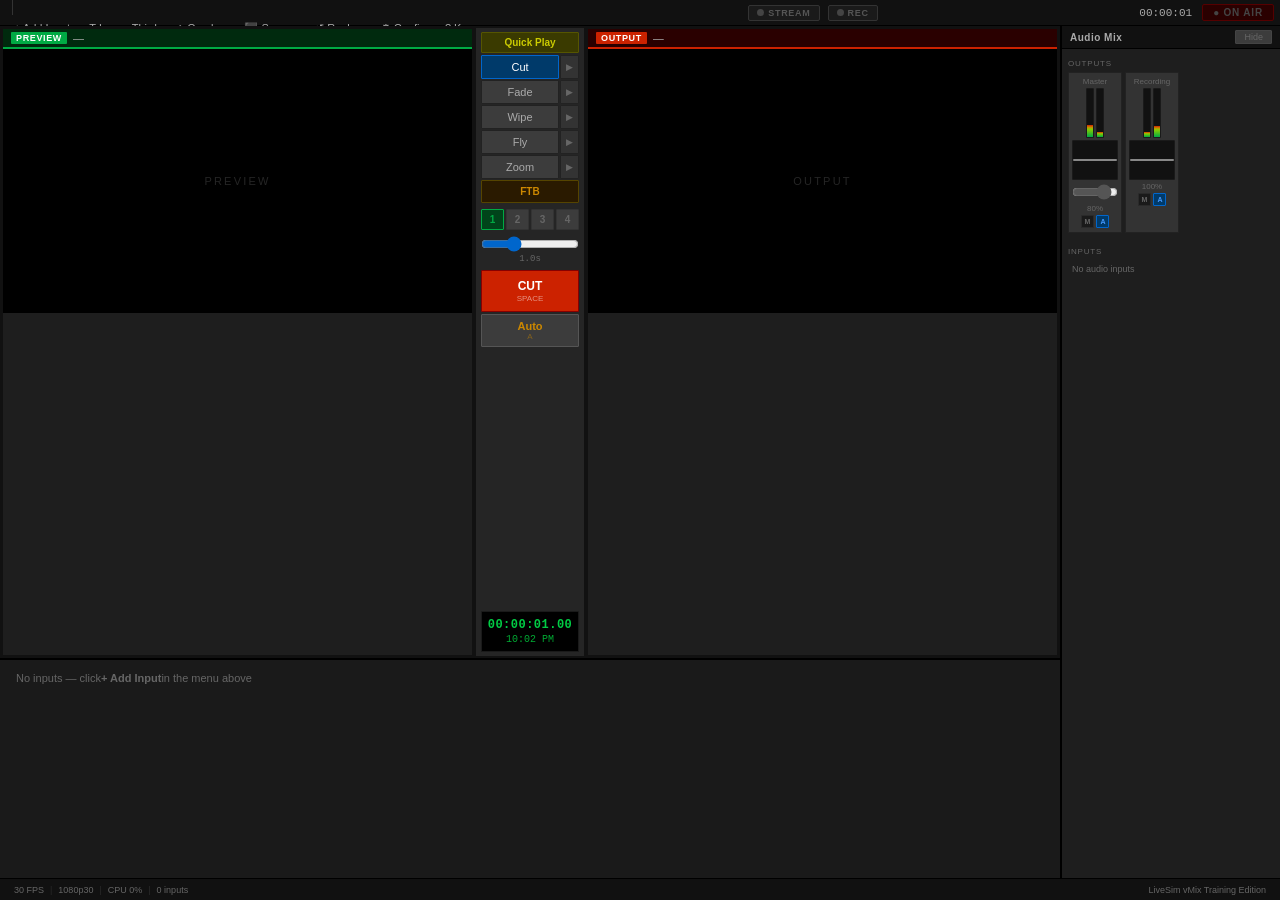
==== commit 9da50eab: "v6" ====
--- a/index.html
+++ b/index.html
@@ -8,236 +8,250 @@
 </head>
 <body>
 
+<!-- ═══ TITLEBAR (vMix top menu bar) ═══ -->
 <div class="titlebar">
   <div class="tbar-l">
-    <span class="app-name">LiveSim</span>
-    <span class="app-ver">vMix Training</span>
-    <button class="tmenu" onclick="openModal('config-modal')">⚙ Config</button>
+    <span class="app-logo">LiveSim</span>
+    <div class="tbar-sep"></div>
     <button class="tmenu" onclick="openModal('add-input-modal')">+ Add Input</button>
     <button class="tmenu" onclick="openModal('lt-modal')">T Lower Third</button>
-    <button class="tmenu" onclick="openModal('overlay-modal')">◈ Custom Overlay</button>
-    <button class="tmenu" onclick="openModal('score-modal')">⬛ Score Bar</button>
+    <button class="tmenu" onclick="openModal('overlay-modal')">◈ Overlay</button>
+    <button class="tmenu" onclick="openModal('score-modal')">⬛ Scores</button>
+    <button class="tmenu" onclick="openModal('replay-modal')">↺ Replay</button>
+    <button class="tmenu" onclick="openModal('config-modal')">⚙ Config</button>
     <button class="tmenu" onclick="openModal('shortcuts-modal')">? Keys</button>
   </div>
+  <div class="tbar-c">
+    <div class="stream-stat" id="stream-stat">
+      <span class="ss-dot"></span><span class="ss-lbl">STREAM</span>
+    </div>
+    <div class="rec-stat" id="rec-stat">
+      <span class="ss-dot"></span><span class="ss-lbl">REC</span>
+    </div>
+  </div>
   <div class="tbar-r">
-    <div class="tstat"><span class="tslbl">STREAM</span><span class="tsval mono" id="stream-timer">00:00:00</span></div>
+    <span class="timecode mono" id="stream-timer">00:00:00</span>
     <div class="onair" id="onair">● ON AIR</div>
   </div>
 </div>
 
+<!-- ═══ MAIN BODY ═══ -->
 <div class="vmix-body">
 
-  <!-- INPUT TILES -->
-  <div class="inputs-section">
-    <div class="inputs-row" id="inputs-row">
-      <div class="no-inp" id="no-inp-msg">No inputs — click <b>+ Add Input</b> to begin</div>
-    </div>
-    <div class="inputs-bar">
-      <span class="inputs-bar-hint">Tile click → Preview &nbsp;|&nbsp; Switcher row → direct cut to Output</span>
-    </div>
-  </div>
-
-  <!-- MONITORS -->
-  <div class="monitors-section">
-
-    <!-- PREVIEW -->
-    <div class="mon-block prv-block">
-      <div class="mon-topbar prv-topbar">
-        <span class="mon-badge prv-badge">PREVIEW</span>
-        <span class="mon-src" id="prv-src">—</span>
-        <span class="mon-hint">Keys 1–9</span>
-      </div>
-      <div class="mon-screen" id="prv-screen">
-        <div class="mon-media" id="prv-media"></div>
-        <div class="lt-container" id="prv-lt"></div>
-        <!-- custom overlay for preview -->
-        <div class="custom-overlay" id="prv-cov" style="display:none;"></div>
-        <!-- score bar for preview -->
-        <div class="score-bar-wrap" id="prv-score" style="display:none;"></div>
-        <div class="mon-empty" id="prv-empty">PREVIEW</div>
-      </div>
-    </div>
-
-    <!-- TRANSITION COLUMN -->
-    <div class="trans-col">
-      <div class="trans-section-lbl">TRANSITION</div>
-      <div class="trans-types-group">
-        <button class="trans-type-btn active" data-t="Cut"   onclick="selTrans(this)">Cut</button>
-        <button class="trans-type-btn"        data-t="Fade"  onclick="selTrans(this)">Fade</button>
-        <button class="trans-type-btn"        data-t="Wipe"  onclick="selTrans(this)">Wipe</button>
-        <button class="trans-type-btn"        data-t="Slide" onclick="selTrans(this)">Slide</button>
-        <button class="trans-type-btn"        data-t="Zoom"  onclick="selTrans(this)">Zoom</button>
-      </div>
-      <div class="dur-group">
-        <span class="dur-lbl">DURATION</span>
-        <input type="range" id="dur-slider" min="200" max="3000" step="100" value="1000">
-        <span class="dur-val" id="dur-val">1.0s</span>
-      </div>
-      <button class="trans-go" onclick="doTransition()">CUT / TRANS<span class="go-key">SPACE</span></button>
-      <button class="auto-go" onclick="doAuto()">AUTO<span class="go-key">A</span></button>
-      <button class="ftb-go" id="ftb-go" onclick="doFTB()">FADE TO BLACK<span class="go-key">B</span></button>
-    </div>
-
-    <!-- OUTPUT / PROGRAM -->
-    <div class="mon-block pgm-block">
-      <div class="mon-topbar pgm-topbar">
-        <span class="mon-badge pgm-badge">OUTPUT</span>
-        <span class="mon-src" id="pgm-src">—</span>
-        <span class="mon-hint">Switcher row → direct cut</span>
-      </div>
-      <div class="mon-screen" id="pgm-screen">
-        <!-- TWO LAYERS for smooth crossfades -->
-        <div class="mon-layer" id="pgm-layer-a"></div>
-        <div class="mon-layer" id="pgm-layer-b" style="opacity:0;"></div>
-        <div class="lt-container" id="pgm-lt"></div>
-        <!-- custom overlay for program -->
-        <div class="custom-overlay" id="pgm-cov" style="display:none;"></div>
-        <!-- score bar for program -->
-        <div class="score-bar-wrap" id="pgm-score" style="display:none;"></div>
-        <div class="mon-empty" id="pgm-empty">OUTPUT</div>
-        <div class="ftb-overlay" id="ftb-overlay"></div>
-      </div>
-    </div>
-
-    <!-- RIGHT COL -->
-    <div class="right-col">
-      <div class="audio-panel">
-        <div class="panel-lbl">MASTER AUDIO</div>
-        <div class="audio-row">
-          <div class="meter-wrap"><div class="meter-track"><div class="meter-fill" id="ml"></div></div><span class="meter-ch">L</span></div>
-          <div class="meter-wrap"><div class="meter-track"><div class="meter-fill" id="mr"></div></div><span class="meter-ch">R</span></div>
-          <div class="vol-wrap">
-            <input type="range" id="vol-slider" min="0" max="100" value="80" class="vol-slider">
-            <span class="vol-val" id="vol-val">80</span>
-          </div>
-        </div>
-      </div>
-      <div class="replay-panel">
-        <div class="panel-lbl">REPLAY CONTROLLER</div>
-        <div class="replay-stats-grid">
-          <div class="rsg"><div class="rsg-l">VIDEO TIME</div><div class="rsg-v mono" id="buf-disp">--:--:--</div></div>
-          <div class="rsg"><div class="rsg-l">SPEED</div><div class="rsg-v mono" id="spd-disp">1.0x</div></div>
-          <div class="rsg"><div class="rsg-l">MARK IN</div><div class="rsg-v mono" id="in-disp">--:--:--</div></div>
-          <div class="rsg"><div class="rsg-l">MARK OUT</div><div class="rsg-v mono" id="out-disp">--:--:--</div></div>
-        </div>
-        <div class="replay-status-bar" id="replay-status-bar">IDLE — load a video to use replay</div>
-        <div class="replay-btns">
-          <button class="rb rb-mark" onclick="doMarkIn()">◀ Mark In <span class="rk">I</span></button>
-          <button class="rb rb-mark" onclick="doMarkOut()">Mark Out ▶ <span class="rk">O</span></button>
-          <button class="rb rb-play" onclick="doReplayPlay()">▶ Play <span class="rk">P</span></button>
-          <button class="rb rb-loop" onclick="doReplayLoop()">⟳ Loop <span class="rk">L</span></button>
-          <button class="rb rb-stop" onclick="doReplayStop()">■ Stop <span class="rk">S</span></button>
-          <button class="rb rb-live" onclick="doReturnLive()">▶ Live <span class="rk">R</span></button>
-        </div>
-        <div class="speed-row">
-          <button class="spd" onclick="setSpeed(0.25)">0.25x</button>
-          <button class="spd" onclick="setSpeed(0.5)">0.5x<span class="rk">[</span></button>
-          <button class="spd active" onclick="setSpeed(1.0)">1x<span class="rk">]</span></button>
-          <button class="spd" onclick="setSpeed(2.0)">2x</button>
-        </div>
-        <div class="replay-log-wrap">
-          <div class="panel-lbl" style="margin-top:6px;">REPLAY LOG</div>
-          <div class="replay-log" id="replay-log"></div>
-        </div>
-      </div>
-    </div>
-
-  </div>
-
-  <!-- SWITCHER ROW -->
-  <div class="switcher-section">
-    <div class="sw-label-row"><span class="sw-section-lbl">SWITCHER — click to cut direct to OUTPUT</span></div>
-    <div class="sw-row" id="sw-row"><div class="sw-empty">Add inputs above to use the switcher</div></div>
-  </div>
-
-  <!-- EVENT LOG -->
-  <div class="log-section">
-    <div class="log-hdr">
-      <span class="log-title">EVENT LOG</span>
-      <span class="log-cnt" id="log-cnt">0 events</span>
-      <button class="log-clear-btn" onclick="clearLog()">Clear</button>
-    </div>
-    <div class="log-body" id="log-body"><span class="log-empty">Waiting...</span></div>
-  </div>
-
-</div>
+  <!-- LEFT: MONITORS + INPUT TILES -->
+  <div class="main-col">
+
+    <!-- MONITORS ROW -->
+    <div class="monitors-row">
+
+      <!-- PREVIEW MONITOR -->
+      <div class="mon-block prv-block">
+        <div class="mon-topbar prv-topbar">
+          <span class="mon-badge prv-badge">PREVIEW</span>
+          <span class="mon-src" id="prv-src">—</span>
+        </div>
+        <div class="mon-screen" id="prv-screen">
+          <div class="mon-media" id="prv-media"></div>
+          <div class="lt-layer" id="prv-lt"></div>
+          <div class="overlay-layer" id="prv-cov" style="display:none;"></div>
+          <div class="score-layer" id="prv-score" style="display:none;"></div>
+          <div class="mon-empty" id="prv-empty">PREVIEW</div>
+        </div>
+      </div>
+
+      <!-- TRANSITION COLUMN (vMix center column) -->
+      <div class="trans-col">
+        <button class="qp-header-btn" onclick="doQuickPlay()">Quick Play</button>
+        <div class="trans-btns-group">
+          <div class="trans-row">
+            <button class="trans-btn active" data-t="Cut"   onclick="selTrans(this)">Cut</button>
+            <button class="trans-arr" data-t="Cut"   onclick="openTransConfig('Cut')">▶</button>
+          </div>
+          <div class="trans-row">
+            <button class="trans-btn" data-t="Fade"  onclick="selTrans(this)">Fade</button>
+            <button class="trans-arr" data-t="Fade"  onclick="openTransConfig('Fade')">▶</button>
+          </div>
+          <div class="trans-row">
+            <button class="trans-btn" data-t="Wipe"  onclick="selTrans(this)">Wipe</button>
+            <button class="trans-arr" data-t="Wipe"  onclick="openTransConfig('Wipe')">▶</button>
+          </div>
+          <div class="trans-row">
+            <button class="trans-btn" data-t="Fly"   onclick="selTrans(this)">Fly</button>
+            <button class="trans-arr" data-t="Fly"   onclick="openTransConfig('Fly')">▶</button>
+          </div>
+          <div class="trans-row">
+            <button class="trans-btn" data-t="Zoom"  onclick="selTrans(this)">Zoom</button>
+            <button class="trans-arr" data-t="Zoom"  onclick="openTransConfig('Zoom')">▶</button>
+          </div>
+          <button class="ftb-btn" id="ftb-btn" onclick="doFTB()">FTB</button>
+        </div>
+        <!-- Overlay layer selectors (1–4) -->
+        <div class="overlay-selectors">
+          <button class="ovl-sel active" data-layer="1" onclick="selOverlayLayer(this)">1</button>
+          <button class="ovl-sel" data-layer="2" onclick="selOverlayLayer(this)">2</button>
+          <button class="ovl-sel" data-layer="3" onclick="selOverlayLayer(this)">3</button>
+          <button class="ovl-sel" data-layer="4" onclick="selOverlayLayer(this)">4</button>
+        </div>
+        <!-- T-bar / duration -->
+        <div class="tbar-dur">
+          <input type="range" id="dur-slider" min="100" max="3000" step="100" value="1000" class="dur-slider">
+          <span class="dur-val mono" id="dur-val">1.0s</span>
+        </div>
+        <!-- BIG CUT button -->
+        <button class="big-cut-btn" onclick="doTransition()">
+          CUT<span class="bkey">SPACE</span>
+        </button>
+        <button class="auto-btn" onclick="doAuto()">
+          Auto<span class="bkey">A</span>
+        </button>
+        <!-- Timecode -->
+        <div class="timecode-display" id="timecode-disp">
+          <div class="tc-frames mono" id="tc-frames">00:00:00.00</div>
+          <div class="tc-clock mono" id="tc-clock">00:00 AM</div>
+        </div>
+      </div>
+
+      <!-- OUTPUT MONITOR -->
+      <div class="mon-block pgm-block">
+        <div class="mon-topbar pgm-topbar">
+          <span class="mon-badge pgm-badge">OUTPUT</span>
+          <span class="mon-src" id="pgm-src">—</span>
+        </div>
+        <div class="mon-screen" id="pgm-screen">
+          <!-- Two layers for smooth crossfades -->
+          <div class="mon-layer" id="pgm-layer-a"></div>
+          <div class="mon-layer" id="pgm-layer-b" style="opacity:0;z-index:1;"></div>
+          <div class="lt-layer" id="pgm-lt"></div>
+          <div class="overlay-layer" id="pgm-cov" style="display:none;"></div>
+          <div class="score-layer" id="pgm-score" style="display:none;"></div>
+          <!-- Replay badge -->
+          <div class="replay-badge" id="replay-badge" style="display:none;">
+            <span>REPLAY</span><span id="replay-badge-speed">1x</span>
+          </div>
+          <div class="mon-empty" id="pgm-empty">OUTPUT</div>
+          <div class="ftb-overlay" id="ftb-overlay"></div>
+          <!-- Stinger overlay -->
+          <div class="stinger-overlay" id="stinger-overlay" style="display:none;"></div>
+        </div>
+      </div>
+
+    </div><!-- /monitors-row -->
+
+    <!-- INPUT TILES (vMix bottom grid) -->
+    <div class="inputs-section">
+      <div class="inputs-inner" id="inputs-inner">
+        <div class="no-inp" id="no-inp-msg">
+          No inputs — click <b>+ Add Input</b> in the menu above
+        </div>
+      </div>
+    </div>
+
+  </div><!-- /main-col -->
+
+  <!-- RIGHT: AUDIO MIXER PANEL -->
+  <div class="audio-panel">
+    <div class="audio-panel-hdr">
+      <span>Audio Mix</span>
+      <button class="audio-panel-toggle" id="audio-toggle" onclick="toggleAudioPanel()">Hide</button>
+    </div>
+    <div class="audio-panel-body" id="audio-panel-body">
+      <div class="audio-section-lbl">OUTPUTS</div>
+      <div class="audio-channels-row" id="audio-outputs-row">
+        <!-- Master + Recording channels, built by JS -->
+      </div>
+      <div class="audio-section-lbl" style="margin-top:8px;">INPUTS</div>
+      <div class="audio-channels-row" id="audio-inputs-row">
+        <!-- Per-input channels, built by JS -->
+      </div>
+    </div>
+  </div>
+
+</div><!-- /vmix-body -->
+
+<!-- STATUS BAR (bottom) -->
+<div class="status-bar">
+  <span class="sb-item" id="sb-fps">30 FPS</span>
+  <span class="sb-sep">|</span>
+  <span class="sb-item" id="sb-res">1080p30</span>
+  <span class="sb-sep">|</span>
+  <span class="sb-item" id="sb-cpu">CPU 0%</span>
+  <span class="sb-sep">|</span>
+  <span class="sb-item" id="sb-inputs-count">0 inputs</span>
+  <span class="sb-fill"></span>
+  <span class="sb-item">LiveSim vMix Training Edition</span>
+</div>
+
+<!-- ═══ STINGER CONFIG (inline mini panel) ═══ -->
+<!-- Stinger video element (hidden, used as source) -->
+<video id="stinger-video-src" style="display:none;" preload="auto"></video>
 
 <!-- ═══ MODALS ═══ -->
-
-<!-- CONFIG -->
-<div class="modal-bg" id="config-modal">
-<div class="modal modal-wide">
-  <div class="modal-hdr"><span>Configuration</span><button class="modal-x" onclick="closeModal('config-modal')">✕</button></div>
-  <div class="config-body">
-    <div class="cfg-section">
-      <div class="cfg-lbl">TRANSITIONS</div>
-      <div class="cfg-row"><label>Default transition</label>
-        <select id="cfg-default-trans" class="cfg-sel">
-          <option>Cut</option><option>Fade</option><option>Wipe</option><option>Slide</option><option>Zoom</option>
-        </select>
-      </div>
-      <div class="cfg-row"><label>Default duration (ms)</label><input type="number" id="cfg-default-dur" class="cfg-inp" value="1000" min="100" max="5000" step="100"></div>
-      <div class="cfg-row"><label>Fade to Black duration (ms)</label><input type="number" id="cfg-ftb-dur" class="cfg-inp" value="500" min="100" max="3000" step="100"></div>
-    </div>
-    <div class="cfg-section">
-      <div class="cfg-lbl">CUSTOM TRANSITIONS (F6–F12)</div>
-      <p class="cfg-note">Assign a transition + duration to F6–F12 for one-touch switching.</p>
-      <div id="custom-trans-list"></div>
-      <button class="cfg-add-btn" onclick="addCustomTrans()">+ Add Slot</button>
-    </div>
-    <div class="cfg-section">
-      <div class="cfg-lbl">LOWER THIRD</div>
-      <div class="cfg-row"><label>Fade-in duration (ms)</label><input type="number" id="cfg-lt-fade" class="cfg-inp" value="400" min="0" max="2000" step="100"></div>
-    </div>
-    <button class="cfg-save-btn" onclick="saveConfig()">Save &amp; Apply</button>
-  </div>
-</div>
-</div>
 
 <!-- ADD INPUT -->
 <div class="modal-bg" id="add-input-modal">
 <div class="modal">
   <div class="modal-hdr"><span>Add Input</span><button class="modal-x" onclick="closeModal('add-input-modal')">✕</button></div>
-  <div class="modal-tabs">
-    <button class="mtab active" onclick="switchMTab('file',this)">Video File</button>
-    <button class="mtab" onclick="switchMTab('still',this)">Still / Image</button>
+  <div class="modal-tabs" id="add-input-tabs">
+    <button class="mtab active" onclick="switchMTab('file',this)">Video</button>
+    <button class="mtab" onclick="switchMTab('still',this)">Still</button>
+    <button class="mtab" onclick="switchMTab('logo',this)">Logo</button>
     <button class="mtab" onclick="switchMTab('colour',this)">Colour</button>
   </div>
-  <div id="mf-file" class="modal-form active">
-    <label>Video file (.mp4 .mov .webm)</label>
-    <input type="file" id="file-pick" accept="video/*">
-    <label>Input name</label>
-    <input type="text" id="file-name" placeholder="CAM 1 — Wide">
-    <button class="modal-add-btn" onclick="addFileInput()">Add Video Input</button>
-  </div>
-  <div id="mf-still" class="modal-form">
-    <label>Image file (.jpg .png .gif)</label>
-    <input type="file" id="still-pick" accept="image/*">
-    <label>Input name</label>
-    <input type="text" id="still-name" placeholder="Sponsor Slide">
-    <button class="modal-add-btn" onclick="addStillInput()">Add Still</button>
-  </div>
-  <div id="mf-colour" class="modal-form">
-    <label>Colour type</label>
-    <select id="col-type"><option value="bars">Colour Bars</option><option value="black">Black</option><option value="white">White</option><option value="custom">Custom colour</option></select>
-    <label>Custom colour</label>
-    <input type="color" id="col-pick" value="#003366">
-    <label>Input name</label>
-    <input type="text" id="col-name" placeholder="Black">
-    <button class="modal-add-btn" onclick="addColourInput()">Add Colour</button>
-  </div>
-  <div class="modal-list-hdr">Current inputs (<span id="modal-inp-count">0</span>)</div>
-  <div class="modal-inp-list" id="modal-inp-list"></div>
+  <div class="modal-body">
+    <div id="mf-file" class="mf active">
+      <label>Video file (.mp4 .mov .webm)</label>
+      <input type="file" id="file-pick" accept="video/*">
+      <label>Input name</label>
+      <input type="text" id="file-name" placeholder="CAM 1 — Wide">
+      <button class="modal-btn" onclick="addFileInput()">Add Video</button>
+    </div>
+    <div id="mf-still" class="mf">
+      <label>Image file (.jpg .png .gif .svg)</label>
+      <input type="file" id="still-pick" accept="image/*">
+      <label>Input name</label>
+      <input type="text" id="still-name" placeholder="Sponsor Slide">
+      <button class="modal-btn" onclick="addStillInput()">Add Still</button>
+    </div>
+    <div id="mf-logo" class="mf">
+      <label>Logo image (.png with transparency recommended)</label>
+      <input type="file" id="logo-pick" accept="image/*">
+      <label>Logo name</label>
+      <input type="text" id="logo-name" placeholder="Team Logo">
+      <label>Default position</label>
+      <select id="logo-pos">
+        <option value="top-right">Top Right</option>
+        <option value="top-left">Top Left</option>
+        <option value="bottom-right">Bottom Right</option>
+        <option value="bottom-left">Bottom Left</option>
+        <option value="center">Centre</option>
+      </select>
+      <label>Default size (%)</label>
+      <input type="range" id="logo-size" min="5" max="50" value="20">
+      <span id="logo-size-val" style="font-size:10px;color:var(--text3);">20%</span>
+      <button class="modal-btn" onclick="addLogoInput()">Add Logo</button>
+    </div>
+    <div id="mf-colour" class="mf">
+      <label>Type</label>
+      <select id="col-type"><option value="bars">Colour Bars</option><option value="black">Black</option><option value="white">White</option><option value="custom">Custom</option></select>
+      <label>Custom colour</label>
+      <input type="color" id="col-pick" value="#003366">
+      <label>Input name</label>
+      <input type="text" id="col-name" placeholder="Black">
+      <button class="modal-btn" onclick="addColourInput()">Add Colour</button>
+    </div>
+    <div class="modal-list-hdr">Current inputs (<span id="modal-inp-count">0</span>)</div>
+    <div class="modal-inp-list" id="modal-inp-list"></div>
+  </div>
 </div>
 </div>
 
 <!-- LOWER THIRD -->
 <div class="modal-bg" id="lt-modal">
 <div class="modal">
-  <div class="modal-hdr"><span>Lower Third Overlay</span><button class="modal-x" onclick="closeModal('lt-modal')">✕</button></div>
-  <div class="modal-form active" style="padding:14px;gap:8px;">
-    <p class="yt-note">Lower thirds overlay directly on the video and fade in. Applied independently to Preview or Output.</p>
-    <label>Title text</label><input type="text" id="lt-title" placeholder="John Smith">
+  <div class="modal-hdr"><span>Lower Third</span><button class="modal-x" onclick="closeModal('lt-modal')">✕</button></div>
+  <div class="modal-body">
+    <p class="note-box">Overlays on top of video, fades in. Apply to Preview or Output independently.</p>
+    <label>Title</label><input type="text" id="lt-title" placeholder="John Smith">
     <label>Subtitle</label><input type="text" id="lt-sub" placeholder="Head Coach">
     <label>Position</label>
     <select id="lt-pos">
@@ -245,18 +259,15 @@
       <option value="bottom-center">Bottom Centre</option><option value="top-left">Top Left</option>
     </select>
     <label>Bar colour</label>
-    <select id="lt-bg">
-      <option value="#cc0000">Red</option><option value="#0044cc">Blue</option><option value="#111111">Dark</option>
-      <option value="#ffffff">White</option><option value="#ff6600">Orange</option><option value="#006600">Green</option>
-    </select>
+    <select id="lt-bg"><option value="#cc0000">Red</option><option value="#0044cc">Blue</option><option value="#111">Dark</option><option value="#fff">White</option><option value="#ff6600">Orange</option><option value="#006600">Green</option></select>
     <label>Text colour</label>
-    <select id="lt-fg"><option value="#ffffff">White</option><option value="#000000">Black</option><option value="#ffff00">Yellow</option></select>
-    <div style="display:flex;gap:8px;">
-      <button class="modal-add-btn" style="flex:1" onclick="applyLT('prv')">Apply to Preview</button>
-      <button class="modal-add-btn" style="flex:1;background:#880000;" onclick="applyLT('pgm')">Apply to Output</button>
-    </div>
-    <button class="modal-add-btn" style="background:#2a2a2a;border:1px solid #555;" onclick="clearLT()">Clear All</button>
-    <div class="modal-list-hdr" style="margin-top:4px;">Saved lower thirds</div>
+    <select id="lt-fg"><option value="#fff">White</option><option value="#000">Black</option><option value="#ff0">Yellow</option></select>
+    <div class="btn-row">
+      <button class="modal-btn" onclick="applyLT('prv')">→ Preview</button>
+      <button class="modal-btn red-btn" onclick="applyLT('pgm')">→ Output</button>
+      <button class="modal-btn grey-btn" onclick="clearLT()">Clear All</button>
+    </div>
+    <div class="modal-list-hdr" style="margin-top:8px;">Saved</div>
     <div id="lt-saved-list"></div>
   </div>
 </div>
@@ -266,49 +277,46 @@
 <div class="modal-bg" id="overlay-modal">
 <div class="modal modal-wide">
   <div class="modal-hdr"><span>Custom Overlay</span><button class="modal-x" onclick="closeModal('overlay-modal')">✕</button></div>
-  <div class="modal-form active" style="padding:14px;gap:10px;">
-    <p class="yt-note">Overlays appear directly on the video. Drag them freely in the monitor. PRV and PGM are independent.</p>
+  <div class="modal-body">
+    <p class="note-box">Drag overlays directly on the monitor to reposition. Preview and Output are independent.</p>
     <div class="overlay-tabs">
-      <button class="otab active" onclick="switchOTab('prv',this)">Preview Overlay</button>
-      <button class="otab" onclick="switchOTab('pgm',this)">Output Overlay</button>
-    </div>
-    <div id="ot-prv" class="ot-panel active">
-      <label>Text content</label>
-      <input type="text" id="cov-prv-text" placeholder="Your overlay text" oninput="updateCovPreview('prv')">
-      <div class="cfg-row">
-        <label>Text colour</label><input type="color" id="cov-prv-fg" value="#ffffff" style="width:60px;height:28px;" oninput="updateCovPreview('prv')">
-        <label>Background</label><input type="color" id="cov-prv-bg" value="#000000" style="width:60px;height:28px;" oninput="updateCovPreview('prv')">
-        <label>Opacity</label><input type="range" id="cov-prv-opacity" min="0" max="100" value="70" style="width:80px;" oninput="updateCovPreview('prv')">
-      </div>
-      <div class="cfg-row">
-        <label>Font size</label><input type="range" id="cov-prv-size" min="8" max="48" value="16" style="width:120px;" oninput="updateCovPreview('prv')">
-        <span id="cov-prv-size-val" style="font-size:10px;color:var(--text3);">16px</span>
-        <label>Bold</label><input type="checkbox" id="cov-prv-bold" oninput="updateCovPreview('prv')">
-      </div>
-      <div style="display:flex;gap:8px;">
-        <button class="modal-add-btn" style="flex:1;" onclick="showCov('prv')">Show on Preview</button>
-        <button class="modal-add-btn" style="flex:1;background:#333;" onclick="hideCov('prv')">Hide</button>
+      <button class="otab active" onclick="switchOTab('prv',this)">Preview</button>
+      <button class="otab" onclick="switchOTab('pgm',this)">Output</button>
+    </div>
+    <div id="ot-prv" class="ot-panel">
+      <label>Text</label>
+      <input type="text" id="cov-prv-text" placeholder="Overlay text" oninput="liveUpdateCov('prv')">
+      <div class="form-row">
+        <div class="form-col"><label>Text colour</label><input type="color" id="cov-prv-fg" value="#ffffff" oninput="liveUpdateCov('prv')"></div>
+        <div class="form-col"><label>Background</label><input type="color" id="cov-prv-bg" value="#000000" oninput="liveUpdateCov('prv')"></div>
+        <div class="form-col"><label>Opacity %</label><input type="number" id="cov-prv-opacity" value="70" min="0" max="100" oninput="liveUpdateCov('prv')"></div>
+      </div>
+      <div class="form-row">
+        <div class="form-col"><label>Size (px)</label><input type="range" id="cov-prv-size" min="8" max="60" value="18" oninput="liveUpdateCov('prv')"><span id="cov-prv-size-v">18px</span></div>
+        <div class="form-col"><label>Bold</label><input type="checkbox" id="cov-prv-bold" oninput="liveUpdateCov('prv')"></div>
+      </div>
+      <div class="btn-row">
+        <button class="modal-btn" onclick="showCov('prv')">Show on Preview</button>
+        <button class="modal-btn grey-btn" onclick="hideCov('prv')">Hide</button>
       </div>
     </div>
     <div id="ot-pgm" class="ot-panel" style="display:none;">
-      <label>Text content</label>
-      <input type="text" id="cov-pgm-text" placeholder="Your overlay text" oninput="updateCovPreview('pgm')">
-      <div class="cfg-row">
-        <label>Text colour</label><input type="color" id="cov-pgm-fg" value="#ffffff" style="width:60px;height:28px;" oninput="updateCovPreview('pgm')">
-        <label>Background</label><input type="color" id="cov-pgm-bg" value="#000000" style="width:60px;height:28px;" oninput="updateCovPreview('pgm')">
-        <label>Opacity</label><input type="range" id="cov-pgm-opacity" min="0" max="100" value="70" style="width:80px;" oninput="updateCovPreview('pgm')">
-      </div>
-      <div class="cfg-row">
-        <label>Font size</label><input type="range" id="cov-pgm-size" min="8" max="48" value="16" style="width:120px;" oninput="updateCovPreview('pgm')">
-        <span id="cov-pgm-size-val" style="font-size:10px;color:var(--text3);">16px</span>
-        <label>Bold</label><input type="checkbox" id="cov-pgm-bold" oninput="updateCovPreview('pgm')">
-      </div>
-      <div style="display:flex;gap:8px;">
-        <button class="modal-add-btn" style="flex:1;" onclick="showCov('pgm')">Show on Output</button>
-        <button class="modal-add-btn" style="flex:1;background:#333;" onclick="hideCov('pgm')">Hide</button>
-      </div>
-    </div>
-    <p style="font-size:10px;color:var(--text3);">After showing, drag the overlay directly on the monitor to reposition it.</p>
+      <label>Text</label>
+      <input type="text" id="cov-pgm-text" placeholder="Overlay text" oninput="liveUpdateCov('pgm')">
+      <div class="form-row">
+        <div class="form-col"><label>Text colour</label><input type="color" id="cov-pgm-fg" value="#ffffff" oninput="liveUpdateCov('pgm')"></div>
+        <div class="form-col"><label>Background</label><input type="color" id="cov-pgm-bg" value="#000000" oninput="liveUpdateCov('pgm')"></div>
+        <div class="form-col"><label>Opacity %</label><input type="number" id="cov-pgm-opacity" value="70" min="0" max="100" oninput="liveUpdateCov('pgm')"></div>
+      </div>
+      <div class="form-row">
+        <div class="form-col"><label>Size (px)</label><input type="range" id="cov-pgm-size" min="8" max="60" value="18" oninput="liveUpdateCov('pgm')"><span id="cov-pgm-size-v">18px</span></div>
+        <div class="form-col"><label>Bold</label><input type="checkbox" id="cov-pgm-bold" oninput="liveUpdateCov('pgm')"></div>
+      </div>
+      <div class="btn-row">
+        <button class="modal-btn" onclick="showCov('pgm')">Show on Output</button>
+        <button class="modal-btn grey-btn" onclick="hideCov('pgm')">Hide</button>
+      </div>
+    </div>
   </div>
 </div>
 </div>
@@ -317,73 +325,190 @@
 <div class="modal-bg" id="score-modal">
 <div class="modal modal-wide">
   <div class="modal-hdr"><span>Score Bar</span><button class="modal-x" onclick="closeModal('score-modal')">✕</button></div>
-  <div class="modal-form active" style="padding:14px;gap:10px;">
-    <p class="yt-note">Score bar is controlled live from the Score Controller page. Open <b>scores.html</b> in another tab — someone else can control scores while you switch. Drag the bar directly on the monitor.</p>
-    <div style="display:flex;gap:8px;align-items:center;flex-wrap:wrap;">
-      <button class="modal-add-btn" style="background:#003a6a;" onclick="openScoreController()">Open Score Controller ↗</button>
-      <span style="font-size:10px;color:var(--text3);">Opens scores.html in a new tab</span>
-    </div>
-    <div class="cfg-section">
-      <div class="cfg-lbl">SCORE BAR STYLE</div>
-      <div class="cfg-row"><label>Home team colour</label><input type="color" id="score-home-col" value="#cc0000" oninput="renderScoreBars()"></div>
-      <div class="cfg-row"><label>Away team colour</label><input type="color" id="score-away-col" value="#0044cc" oninput="renderScoreBars()"></div>
-      <div class="cfg-row"><label>Bar position</label>
-        <select id="score-pos" onchange="renderScoreBars()">
-          <option value="bottom">Bottom</option>
-          <option value="top">Top</option>
-        </select>
-      </div>
-    </div>
-    <div class="cfg-section">
-      <div class="cfg-lbl">SHOW / HIDE</div>
-      <div style="display:flex;gap:8px;flex-wrap:wrap;">
-        <button class="modal-add-btn" style="flex:1;" onclick="showScore('prv')">Show on Preview</button>
-        <button class="modal-add-btn" style="flex:1;background:#880000;" onclick="showScore('pgm')">Show on Output</button>
-        <button class="modal-add-btn" style="flex:1;background:#2a2a2a;border:1px solid #555;" onclick="hideScore('all')">Hide All</button>
-      </div>
-    </div>
-    <div class="cfg-section">
-      <div class="cfg-lbl">MANUAL OVERRIDE (if no score controller)</div>
-      <div class="cfg-row"><label>Home team</label><input type="text" id="score-home-name" value="HOME" class="cfg-inp" style="width:120px;" oninput="manualScoreUpdate()"></div>
-      <div class="cfg-row"><label>Away team</label><input type="text" id="score-away-name" value="AWAY" class="cfg-inp" style="width:120px;" oninput="manualScoreUpdate()"></div>
-      <div class="cfg-row">
-        <label>Home score</label>
-        <div style="display:flex;gap:4px;align-items:center;">
-          <button class="score-adj-btn" onclick="adjustScore('home',-1)">−</button>
-          <span id="score-home-val" style="font-size:14px;font-weight:700;min-width:24px;text-align:center;">0</span>
-          <button class="score-adj-btn" onclick="adjustScore('home',1)">+</button>
-        </div>
-        <label>Away score</label>
-        <div style="display:flex;gap:4px;align-items:center;">
-          <button class="score-adj-btn" onclick="adjustScore('away',-1)">−</button>
-          <span id="score-away-val" style="font-size:14px;font-weight:700;min-width:24px;text-align:center;">0</span>
-          <button class="score-adj-btn" onclick="adjustScore('away',1)">+</button>
-        </div>
-      </div>
-      <div class="cfg-row"><label>Period / Info</label><input type="text" id="score-period" value="Q1" class="cfg-inp" style="width:80px;" oninput="manualScoreUpdate()"></div>
-    </div>
+  <div class="modal-body">
+    <p class="note-box">Score bar syncs with <b>scores.html</b> in real time via BroadcastChannel. Open it in another tab for live control.</p>
+    <div class="btn-row"><button class="modal-btn blue-btn" onclick="openScoreController()">Open Score Controller ↗</button></div>
+    <div class="form-section">
+      <div class="form-section-lbl">TEAM SETTINGS</div>
+      <div class="form-row">
+        <div class="form-col"><label>Home team</label><input type="text" id="score-home-name" value="HOME" oninput="manualScoreUpdate()"></div>
+        <div class="form-col"><label>Home colour</label><input type="color" id="score-home-col" value="#cc0000" oninput="manualScoreUpdate()"></div>
+      </div>
+      <div class="form-row">
+        <div class="form-col"><label>Away team</label><input type="text" id="score-away-name" value="AWAY" oninput="manualScoreUpdate()"></div>
+        <div class="form-col"><label>Away colour</label><input type="color" id="score-away-col" value="#0044cc" oninput="manualScoreUpdate()"></div>
+      </div>
+    </div>
+    <div class="form-section">
+      <div class="form-section-lbl">SCORES</div>
+      <div class="score-controls-row">
+        <div class="score-ctrl">
+          <span class="score-ctrl-lbl">HOME</span>
+          <div class="score-adj-row">
+            <button class="adj-btn" onclick="adjScore('home',-1)">−</button>
+            <span class="score-big" id="score-home-val">0</span>
+            <button class="adj-btn" onclick="adjScore('home',1)">+</button>
+          </div>
+        </div>
+        <div class="score-ctrl">
+          <span class="score-ctrl-lbl">AWAY</span>
+          <div class="score-adj-row">
+            <button class="adj-btn" onclick="adjScore('away',-1)">−</button>
+            <span class="score-big" id="score-away-val">0</span>
+            <button class="adj-btn" onclick="adjScore('away',1)">+</button>
+          </div>
+        </div>
+        <div class="score-ctrl">
+          <span class="score-ctrl-lbl">PERIOD</span>
+          <input type="text" id="score-period" value="Q1" style="width:60px;text-align:center;font-size:16px;font-weight:700;" oninput="manualScoreUpdate()">
+        </div>
+      </div>
+      <div class="period-btns">
+        <button class="period-btn" onclick="setPeriod('Q1')">Q1</button>
+        <button class="period-btn" onclick="setPeriod('Q2')">Q2</button>
+        <button class="period-btn" onclick="setPeriod('Q3')">Q3</button>
+        <button class="period-btn" onclick="setPeriod('Q4')">Q4</button>
+        <button class="period-btn" onclick="setPeriod('HT')">HT</button>
+        <button class="period-btn" onclick="setPeriod('FT')">FT</button>
+        <button class="period-btn" onclick="setPeriod('OT')">OT</button>
+        <button class="period-btn" onclick="adjScore('home',0,true);adjScore('away',0,true)">Reset</button>
+      </div>
+    </div>
+    <div class="form-section">
+      <div class="form-section-lbl">DISPLAY</div>
+      <div class="form-row">
+        <div class="form-col"><label>Position</label>
+          <select id="score-pos" onchange="manualScoreUpdate()"><option value="bottom">Bottom</option><option value="top">Top</option></select>
+        </div>
+      </div>
+      <div class="btn-row">
+        <button class="modal-btn" onclick="showScore('prv')">Show Preview</button>
+        <button class="modal-btn red-btn" onclick="showScore('pgm')">Show Output</button>
+        <button class="modal-btn" onclick="showScore('both')">Show Both</button>
+        <button class="modal-btn grey-btn" onclick="hideScore('all')">Hide All</button>
+      </div>
+    </div>
+    <!-- Live preview of score bar -->
+    <div class="form-section">
+      <div class="form-section-lbl">PREVIEW</div>
+      <div id="score-bar-preview" style="border-radius:2px;overflow:hidden;"></div>
+    </div>
+  </div>
+</div>
+</div>
+
+<!-- REPLAY CONFIG -->
+<div class="modal-bg" id="replay-modal">
+<div class="modal modal-wide">
+  <div class="modal-hdr"><span>Replay Settings</span><button class="modal-x" onclick="closeModal('replay-modal')">✕</button></div>
+  <div class="modal-body">
+    <div class="form-section">
+      <div class="form-section-lbl">STINGER TRANSITION</div>
+      <p class="note-box">A stinger plays over the cut when transitioning to/from replay. Upload a video (.mp4/.webm) or use the default CSS flash.</p>
+      <label>Stinger video file (optional)</label>
+      <input type="file" id="stinger-pick" accept="video/mp4,video/webm">
+      <div class="btn-row">
+        <button class="modal-btn" onclick="loadStinger()">Load Stinger</button>
+        <button class="modal-btn grey-btn" onclick="clearStinger()">Use Default Flash</button>
+      </div>
+      <div id="stinger-status" style="font-size:10px;color:var(--text3);margin-top:4px;">Using default CSS flash stinger</div>
+    </div>
+    <div class="form-section">
+      <div class="form-section-lbl">REPLAY CONTROLS</div>
+      <div class="replay-stats-grid">
+        <div class="rsg"><div class="rsg-l">VIDEO TIME</div><div class="rsg-v mono" id="buf-disp">--:--:--</div></div>
+        <div class="rsg"><div class="rsg-l">SPEED</div><div class="rsg-v mono" id="spd-disp">1.0x</div></div>
+        <div class="rsg"><div class="rsg-l">MARK IN</div><div class="rsg-v mono" id="in-disp">--:--:--</div></div>
+        <div class="rsg"><div class="rsg-l">MARK OUT</div><div class="rsg-v mono" id="out-disp">--:--:--</div></div>
+      </div>
+      <div class="replay-status-bar" id="replay-status-bar">IDLE — load a video input first</div>
+      <div class="btn-row">
+        <button class="modal-btn amber-btn" onclick="doMarkIn()">◀ Mark In  I</button>
+        <button class="modal-btn amber-btn" onclick="doMarkOut()">Mark Out ▶  O</button>
+      </div>
+      <div class="btn-row">
+        <button class="modal-btn green-btn" onclick="doReplayPlay()">▶ Play  P</button>
+        <button class="modal-btn blue-btn" onclick="doReplayLoop()">⟳ Loop  L</button>
+        <button class="modal-btn grey-btn" onclick="doReplayStop()">■ Stop  S</button>
+        <button class="modal-btn green-btn" onclick="doReturnLive()">▶ Live  R</button>
+      </div>
+      <div class="speed-row">
+        <button class="spd-btn" onclick="setSpeed(0.25)">0.25x</button>
+        <button class="spd-btn" onclick="setSpeed(0.5)">0.5x  [</button>
+        <button class="spd-btn active" onclick="setSpeed(1.0)">1x  ]</button>
+        <button class="spd-btn" onclick="setSpeed(2.0)">2x</button>
+      </div>
+    </div>
+    <div class="form-section">
+      <div class="form-section-lbl">REPLAY LOG</div>
+      <div class="replay-log" id="replay-log"></div>
+    </div>
+  </div>
+</div>
+</div>
+
+<!-- CONFIG -->
+<div class="modal-bg" id="config-modal">
+<div class="modal modal-wide">
+  <div class="modal-hdr"><span>Configuration</span><button class="modal-x" onclick="closeModal('config-modal')">✕</button></div>
+  <div class="modal-body">
+    <div class="form-section">
+      <div class="form-section-lbl">DEFAULT TRANSITION</div>
+      <div class="form-row">
+        <div class="form-col"><label>Type</label>
+          <select id="cfg-trans"><option>Cut</option><option>Fade</option><option>Wipe</option><option>Fly</option><option>Zoom</option></select>
+        </div>
+        <div class="form-col"><label>Duration (ms)</label><input type="number" id="cfg-dur" value="1000" min="100" max="5000" step="100" class="cfg-inp"></div>
+      </div>
+      <div class="form-row">
+        <div class="form-col"><label>FTB duration (ms)</label><input type="number" id="cfg-ftb" value="500" min="100" max="3000" class="cfg-inp"></div>
+        <div class="form-col"><label>LT fade (ms)</label><input type="number" id="cfg-lt" value="400" min="0" max="2000" class="cfg-inp"></div>
+      </div>
+    </div>
+    <div class="form-section">
+      <div class="form-section-lbl">CUSTOM F-KEY TRANSITIONS (F6–F12)</div>
+      <div id="custom-trans-list"></div>
+      <button class="modal-btn grey-btn" style="margin-top:6px;" onclick="addCustomTrans()">+ Add Slot</button>
+    </div>
+    <button class="modal-btn green-btn" style="margin-top:8px;" onclick="saveConfig()">Save &amp; Apply</button>
   </div>
 </div>
 </div>
 
 <!-- SHORTCUTS -->
 <div class="modal-bg" id="shortcuts-modal">
-<div class="modal modal-narrow">
+<div class="modal">
   <div class="modal-hdr"><span>Keyboard Shortcuts</span><button class="modal-x" onclick="closeModal('shortcuts-modal')">✕</button></div>
-  <table class="sk-table">
-    <tr><td class="sk-k">1 – 9</td><td>Send to Preview</td></tr>
-    <tr><td class="sk-k">Ctrl + 1–9</td><td>Cut direct to Output</td></tr>
-    <tr><td class="sk-k">Space</td><td>Cut / Transition</td></tr>
-    <tr><td class="sk-k">A</td><td>Auto transition</td></tr>
-    <tr><td class="sk-k">B</td><td>Fade to Black / Up</td></tr>
-    <tr><td class="sk-k">F1–F5</td><td>Transition type</td></tr>
-    <tr><td class="sk-k">F6–F12</td><td>Custom transitions</td></tr>
-    <tr><td class="sk-k">I / O</td><td>Replay: Mark In / Out</td></tr>
-    <tr><td class="sk-k">P / L</td><td>Replay: Play / Loop</td></tr>
-    <tr><td class="sk-k">S / R</td><td>Replay: Stop / Return Live</td></tr>
-    <tr><td class="sk-k">[ / ]</td><td>Speed 0.5x / 1x</td></tr>
-    <tr><td class="sk-k">Esc</td><td>Close modal</td></tr>
-  </table>
+  <div class="modal-body">
+    <table class="sk-table">
+      <tr><td class="sk-k">1 – 9</td><td>Send to Preview</td></tr>
+      <tr><td class="sk-k">Ctrl+1–9</td><td>Cut direct to Output</td></tr>
+      <tr><td class="sk-k">Space</td><td>Cut / Transition</td></tr>
+      <tr><td class="sk-k">A</td><td>Auto transition</td></tr>
+      <tr><td class="sk-k">B</td><td>Fade to Black / Up</td></tr>
+      <tr><td class="sk-k">F1–F5</td><td>Select transition type</td></tr>
+      <tr><td class="sk-k">F6–F12</td><td>Custom transitions</td></tr>
+      <tr><td class="sk-k">I / O</td><td>Replay: Mark In / Out</td></tr>
+      <tr><td class="sk-k">P / L</td><td>Replay: Play / Loop</td></tr>
+      <tr><td class="sk-k">S / R</td><td>Replay: Stop / Return Live</td></tr>
+      <tr><td class="sk-k">[ / ]</td><td>Speed 0.5x / 1x</td></tr>
+      <tr><td class="sk-k">Esc</td><td>Close modal</td></tr>
+    </table>
+  </div>
+</div>
+</div>
+
+<!-- TRANS CONFIG POPUP -->
+<div class="modal-bg" id="trans-config-modal">
+<div class="modal" style="width:320px;">
+  <div class="modal-hdr"><span id="tc-modal-title">Fade Config</span><button class="modal-x" onclick="closeModal('trans-config-modal')">✕</button></div>
+  <div class="modal-body">
+    <label>Duration (ms)</label>
+    <input type="number" id="tc-dur" value="1000" min="100" max="5000" step="100">
+    <label>Stinger for this transition</label>
+    <select id="tc-stinger"><option value="none">None</option><option value="default">Default flash</option><option value="custom">Custom (loaded in Replay)</option></select>
+    <button class="modal-btn" onclick="saveTransConfig()">Apply</button>
+  </div>
 </div>
 </div>
 
--- a/style.css
+++ b/style.css
@@ -1,299 +1,320 @@
 *,*::before,*::after{box-sizing:border-box;margin:0;padding:0;}
 :root{
-  --bg:#2b2b2b;--bg2:#1e1e1e;--bg3:#333;--bg4:#3a3a3a;--bg5:#444;
+  --bg:#2b2b2b;--bg2:#1e1e1e;--bg3:#333;--bg4:#3c3c3c;--bg5:#484848;
   --panel:#252525;--border:#111;--border2:#555;
-  --text:#e0e0e0;--text2:#aaa;--text3:#666;
+  --text:#dedede;--text2:#aaa;--text3:#666;
   --red:#cc2200;--red2:#ff3300;--green:#00aa44;--green2:#00cc55;
-  --amber:#cc8800;--blue:#0066cc;--prv:#00aa44;--pgm:#cc2200;
+  --amber:#cc8800;--amber2:#ffb300;--blue:#0066cc;--blue2:#4499ff;
+  --prv:#00aa44;--pgm:#cc2200;
   --font:'Segoe UI',Arial,sans-serif;
 }
 html,body{height:100%;background:var(--bg2);color:var(--text);font-family:var(--font);font-size:12px;overflow:hidden;user-select:none;}
-.mono{font-family:'Courier New',monospace;}
-
-/* TITLEBAR */
-.titlebar{display:flex;align-items:center;justify-content:space-between;background:#111;border-bottom:2px solid #000;padding:0 6px;height:28px;flex-shrink:0;}
-.tbar-l{display:flex;align-items:center;}
-.app-name{font-size:13px;font-weight:700;color:#fff;margin-right:8px;letter-spacing:.02em;}
-.app-ver{font-size:9px;color:var(--text3);margin-right:12px;}
-.tmenu{background:transparent;border:none;color:var(--text2);padding:0 9px;height:28px;cursor:pointer;font-size:11px;font-family:var(--font);transition:background .1s;}
-.tmenu:hover{background:var(--bg5);color:#fff;}
-.tbar-r{display:flex;align-items:center;gap:12px;}
-.tstat{display:flex;align-items:center;gap:5px;}
-.tslbl{font-size:9px;color:var(--text3);text-transform:uppercase;letter-spacing:.08em;}
-.tsval{font-size:11px;color:var(--text);}
-.onair{background:#3a0000;border:1px solid #660000;color:#444;padding:2px 10px;border-radius:2px;font-size:10px;font-weight:700;letter-spacing:.08em;transition:all .3s;}
-.onair.live{background:var(--red);border-color:var(--red2);color:#fff;animation:onair 1s infinite;}
-@keyframes onair{0%,100%{opacity:1}50%{opacity:.65}}
-
-/* BODY */
-.vmix-body{display:flex;flex-direction:column;height:calc(100vh - 28px);overflow:hidden;}
-
-/* INPUT TILES */
-.inputs-section{background:var(--bg);border-bottom:2px solid #000;flex-shrink:0;}
-.inputs-row{display:flex;gap:2px;padding:4px 4px 2px;overflow-x:auto;min-height:108px;scrollbar-width:thin;scrollbar-color:#555 #222;}
-.inputs-row::-webkit-scrollbar{height:4px;}
-.inputs-row::-webkit-scrollbar-thumb{background:#555;}
-.no-inp{color:var(--text3);font-size:11px;display:flex;align-items:center;padding:0 12px;}
-.inputs-bar{display:flex;align-items:center;padding:2px 8px;background:var(--bg2);border-top:1px solid #111;}
-.inputs-bar-hint{font-size:9px;color:var(--text3);}
-
-.inp-tile{flex-shrink:0;width:140px;cursor:pointer;border:2px solid #222;border-radius:2px;background:#1a1a1a;display:flex;flex-direction:column;transition:border-color .1s;position:relative;overflow:hidden;}
-.inp-tile:hover{border-color:#666;}
-.inp-tile.is-prv{border-color:var(--prv)!important;}
-.inp-tile.is-pgm{border-color:var(--pgm)!important;}
-.inp-tile-thumb{width:100%;aspect-ratio:16/9;background:#000;position:relative;overflow:hidden;}
-.inp-tile-thumb video,.inp-tile-thumb img{width:100%;height:100%;object-fit:cover;border:none;pointer-events:none;}
-.inp-tile-badge{position:absolute;top:2px;left:2px;font-size:9px;font-weight:700;padding:1px 5px;border-radius:1px;letter-spacing:.06em;z-index:2;}
-.badge-prv{background:var(--prv);color:#fff;}
-.badge-pgm{background:var(--pgm);color:#fff;}
-.inp-tile-bar{background:#111;padding:3px 6px;display:flex;align-items:center;justify-content:space-between;}
-.inp-tile-name{font-size:10px;color:var(--text);white-space:nowrap;overflow:hidden;text-overflow:ellipsis;max-width:110px;}
-.inp-tile-num{font-size:9px;color:var(--text3);}
-.inp-tile-del{display:none;position:absolute;top:2px;right:2px;background:rgba(0,0,0,.75);border:none;color:#aaa;width:16px;height:16px;font-size:10px;cursor:pointer;border-radius:1px;align-items:center;justify-content:center;z-index:3;}
-.inp-tile:hover .inp-tile-del{display:flex;}
-.inp-tile-del:hover{color:var(--red2);}
-.col-bars{width:100%;height:100%;background:linear-gradient(90deg,#c00 0%,#cc0 17%,#0c0 33%,#0cc 50%,#00c 67%,#c0c 83%,#ccc 100%);}
-.col-black{width:100%;height:100%;background:#000;}
-.col-white{width:100%;height:100%;background:#fff;}
-
-/* MONITORS */
-.monitors-section{display:grid;grid-template-columns:1fr 118px 1fr 188px;gap:2px;padding:4px;background:#111;flex:1;min-height:0;overflow:hidden;}
-.mon-block{display:flex;flex-direction:column;background:var(--bg2);border:1px solid #111;min-height:0;}
-.mon-topbar{display:flex;align-items:center;gap:6px;padding:3px 8px;height:22px;flex-shrink:0;}
+.mono{font-family:'Courier New',monospace!important;}
+
+/* ── TITLEBAR ── */
+.titlebar{display:flex;align-items:center;background:#111;border-bottom:1px solid #000;padding:0 6px;height:26px;flex-shrink:0;gap:0;}
+.app-logo{font-size:13px;font-weight:700;color:var(--amber2);margin-right:6px;letter-spacing:.03em;}
+.tbar-sep{width:1px;height:16px;background:#333;margin:0 6px;}
+.tmenu{background:transparent;border:none;color:var(--text2);padding:0 8px;height:26px;cursor:pointer;font-size:11px;font-family:var(--font);transition:background .1s;white-space:nowrap;}
+.tmenu:hover{background:#2a2a2a;color:#fff;}
+.tbar-c{display:flex;align-items:center;gap:8px;margin:0 auto;}
+.stream-stat,.rec-stat{display:flex;align-items:center;gap:4px;padding:2px 8px;border-radius:2px;background:#1a1a1a;border:1px solid #333;}
+.ss-dot{width:7px;height:7px;border-radius:50%;background:#444;}
+.ss-lbl{font-size:9px;font-weight:600;color:#555;letter-spacing:.08em;}
+.stream-stat.live .ss-dot{background:#cc2200;box-shadow:0 0 6px #cc2200;animation:blink 1s infinite;}
+.stream-stat.live .ss-lbl{color:#ff4422;}
+.rec-stat.active .ss-dot{background:#cc2200;box-shadow:0 0 6px #cc2200;animation:blink 1s infinite;}
+.rec-stat.active .ss-lbl{color:#ff4422;}
+@keyframes blink{0%,100%{opacity:1}50%{opacity:.3}}
+.tbar-r{display:flex;align-items:center;gap:10px;}
+.timecode{font-size:11px;color:var(--text2);}
+.onair{background:#2a0000;border:1px solid #550000;color:#444;padding:2px 10px;border-radius:2px;font-size:10px;font-weight:700;letter-spacing:.08em;cursor:default;}
+.onair.live{background:var(--red);border-color:var(--red2);color:#fff;animation:blink 1.2s infinite;}
+
+/* ── BODY LAYOUT ── */
+.vmix-body{display:flex;height:calc(100vh - 26px - 22px);overflow:hidden;}
+.main-col{flex:1;display:flex;flex-direction:column;min-width:0;overflow:hidden;}
+
+/* ── MONITORS ROW ── */
+.monitors-row{display:flex;flex:1;min-height:0;background:#111;gap:2px;padding:2px;}
+.mon-block{display:flex;flex-direction:column;flex:1;min-width:0;background:var(--bg2);border:1px solid #111;}
+.mon-topbar{display:flex;align-items:center;gap:6px;padding:2px 8px;height:20px;flex-shrink:0;}
 .prv-topbar{background:#002a0e;border-bottom:2px solid var(--prv);}
 .pgm-topbar{background:#2a0000;border-bottom:2px solid var(--pgm);}
-.mon-badge{font-size:9px;font-weight:700;padding:1px 6px;letter-spacing:.08em;border-radius:1px;}
+.mon-badge{font-size:9px;font-weight:700;padding:1px 5px;border-radius:1px;letter-spacing:.07em;}
 .prv-badge{background:var(--prv);color:#fff;}
 .pgm-badge{background:var(--pgm);color:#fff;}
-.mon-src{font-size:11px;color:var(--text2);flex:1;}
-.mon-hint{font-size:9px;color:var(--text3);}
-
-/* MON SCREEN — 16:9, all children absolute */
+.mon-src{font-size:11px;color:var(--text2);flex:1;overflow:hidden;text-overflow:ellipsis;white-space:nowrap;}
+
+/* MON SCREEN */
 .mon-screen{width:100%;aspect-ratio:16/9;background:#000;position:relative;overflow:hidden;flex-shrink:0;}
-.mon-empty{position:absolute;inset:0;display:flex;align-items:center;justify-content:center;font-size:11px;color:#2a2a2a;letter-spacing:.2em;z-index:0;pointer-events:none;}
-
-/* SINGLE MEDIA DIV (preview) */
 .mon-media{position:absolute;inset:0;z-index:1;}
-.mon-media video,.mon-media img,.mon-media div{position:absolute;inset:0;width:100%;height:100%;object-fit:cover;display:block;border:none;}
-
-/* TWO LAYERS (program) — this is the key for smooth crossfades */
+.mon-media > *,.mon-layer > *{position:absolute;inset:0;width:100%;height:100%;object-fit:cover;display:block;border:none;}
 .mon-layer{position:absolute;inset:0;z-index:1;}
-.mon-layer video,.mon-layer img,.mon-layer div{position:absolute;inset:0;width:100%;height:100%;object-fit:cover;display:block;border:none;}
-
-/* LOWER THIRD — on top of video */
-.lt-container{position:absolute;inset:0;z-index:5;pointer-events:none;}
-.lt-overlay{position:absolute;display:flex;flex-direction:column;gap:2px;padding:8px 10px;}
+.mon-empty{position:absolute;inset:0;display:flex;align-items:center;justify-content:center;font-size:11px;color:#252525;letter-spacing:.2em;z-index:0;pointer-events:none;}
+
+/* OVERLAYS on monitors */
+.lt-layer{position:absolute;inset:0;z-index:5;pointer-events:none;}
+.overlay-layer{position:absolute;z-index:6;cursor:move;padding:4px 10px;border-radius:2px;white-space:nowrap;left:10%;top:10%;}
+.overlay-layer:hover{outline:1px dashed rgba(255,255,255,.4);}
+.score-layer{position:absolute;left:0;right:0;z-index:7;cursor:move;}
+.score-layer.pos-bottom{bottom:0;}
+.score-layer.pos-top{top:0;}
+
+/* REPLAY BADGE */
+.replay-badge{position:absolute;top:6px;right:6px;background:rgba(180,0,0,.92);color:#fff;font-size:9px;font-weight:700;padding:3px 8px;border-radius:2px;z-index:8;letter-spacing:.1em;display:flex;gap:6px;align-items:center;}
+
+/* FTB + STINGER */
+.ftb-overlay{position:absolute;inset:0;background:#000;opacity:0;z-index:10;pointer-events:none;transition:opacity 500ms ease;}
+.ftb-overlay.active{opacity:1;}
+.stinger-overlay{position:absolute;inset:0;z-index:11;pointer-events:none;}
+.stinger-overlay video,.stinger-overlay .stinger-flash{width:100%;height:100%;object-fit:cover;display:block;}
+.stinger-flash{background:#fff;}
+
+/* LT overlays */
+.lt-overlay{position:absolute;display:flex;flex-direction:column;gap:1px;padding:6px 8px;animation:lt-fadein 400ms ease forwards;}
 .lt-overlay.bottom-left{bottom:8%;left:0;align-items:flex-start;}
 .lt-overlay.bottom-right{bottom:8%;right:0;align-items:flex-end;}
 .lt-overlay.bottom-center{bottom:8%;left:50%;transform:translateX(-50%);align-items:center;}
 .lt-overlay.top-left{top:8%;left:0;align-items:flex-start;}
-.lt-overlay{animation:lt-in 400ms ease forwards;}
-@keyframes lt-in{from{opacity:0;transform:translateY(8px);}to{opacity:1;transform:translateY(0);}}
-.lt-title-text{color:#fff;font-size:clamp(10px,1.4vw,15px);font-weight:700;padding:3px 10px;display:inline-block;}
-.lt-sub-text{font-size:clamp(8px,1.0vw,11px);padding:2px 10px;background:rgba(0,0,0,.65);display:inline-block;}
-
-/* CUSTOM OVERLAY — draggable, z-index above LT */
-.custom-overlay{
-  position:absolute;z-index:6;cursor:move;
-  padding:5px 10px;border-radius:2px;
-  font-weight:400;white-space:nowrap;
-  transition:opacity .2s;
-  user-select:none;
-  /* position set by JS */
-  left:10%;top:10%;
-}
-.custom-overlay:hover{outline:1px dashed rgba(255,255,255,.4);}
-
-/* SCORE BAR — draggable strip */
-.score-bar-wrap{
-  position:absolute;z-index:7;cursor:move;
-  left:0;right:0;
-  user-select:none;
-}
-.score-bar-wrap.pos-bottom{bottom:0;}
-.score-bar-wrap.pos-top{top:0;}
-.score-bar{
-  display:flex;align-items:stretch;height:clamp(22px,3.5vw,36px);
-  font-family:'Segoe UI',Arial,sans-serif;
-  overflow:hidden;
-}
-.sb-home,.sb-away{display:flex;align-items:center;padding:0 10px;font-weight:700;font-size:clamp(9px,1.2vw,14px);color:#fff;flex:1;min-width:0;white-space:nowrap;overflow:hidden;text-overflow:ellipsis;}
+@keyframes lt-fadein{from{opacity:0;transform:translateY(8px);}to{opacity:1;transform:translateY(0);}}
+.lt-title-text{font-size:clamp(9px,1.3vw,14px);font-weight:700;padding:2px 8px;display:inline-block;color:#fff;}
+.lt-sub-text{font-size:clamp(7px,.95vw,11px);padding:1px 8px;background:rgba(0,0,0,.65);display:inline-block;}
+
+/* SCORE BAR */
+.score-bar{display:flex;align-items:stretch;height:clamp(20px,3.2vw,34px);}
+.sb-home,.sb-away{display:flex;align-items:center;padding:0 10px;font-weight:700;font-size:clamp(8px,1.1vw,13px);color:#fff;flex:1;overflow:hidden;white-space:nowrap;}
 .sb-away{justify-content:flex-end;}
-.sb-center{display:flex;align-items:center;background:rgba(0,0,0,.85);padding:0 10px;gap:6px;flex-shrink:0;}
-.sb-score{font-size:clamp(12px,1.8vw,20px);font-weight:700;color:#fff;letter-spacing:.02em;}
-.sb-sep{font-size:clamp(10px,1.4vw,16px);color:rgba(255,255,255,.5);margin:0 2px;}
-.sb-period{font-size:clamp(7px,0.9vw,11px);color:rgba(255,255,255,.7);background:rgba(255,255,255,.1);padding:2px 6px;border-radius:2px;margin-left:4px;}
-
-/* FTB */
-.ftb-overlay{position:absolute;inset:0;background:#000;opacity:0;z-index:10;pointer-events:none;transition:opacity 500ms ease;}
-.ftb-overlay.active{opacity:1;}
-
-/* TRANSITION COL */
-.trans-col{background:var(--panel);border:1px solid #111;display:flex;flex-direction:column;gap:3px;padding:6px 5px;overflow-y:auto;}
-.trans-section-lbl{font-size:9px;color:var(--text3);text-transform:uppercase;letter-spacing:.08em;text-align:center;margin-bottom:2px;}
-.trans-types-group{display:flex;flex-direction:column;gap:2px;}
-.trans-type-btn{background:var(--bg4);border:1px solid #222;color:var(--text2);padding:5px 0;text-align:center;cursor:pointer;font-size:11px;border-radius:1px;transition:all .1s;font-family:var(--font);width:100%;}
-.trans-type-btn:hover{background:var(--bg5);color:var(--text);}
-.trans-type-btn.active{background:#003a6a;border-color:var(--blue);color:#fff;}
-.dur-group{display:flex;flex-direction:column;gap:3px;margin-top:4px;}
-.dur-lbl{font-size:9px;color:var(--text3);text-align:center;text-transform:uppercase;letter-spacing:.06em;}
-#dur-slider{width:100%;accent-color:var(--blue);}
-.dur-val{font-size:10px;color:var(--text2);text-align:center;}
-.trans-go{background:var(--red);border:1px solid #880000;color:#fff;padding:9px 0;text-align:center;cursor:pointer;font-size:12px;font-weight:700;border-radius:1px;display:flex;flex-direction:column;align-items:center;gap:1px;font-family:var(--font);transition:background .1s;margin-top:6px;width:100%;}
-.trans-go:hover{background:var(--red2);}
-.trans-go:active{transform:scale(.97);}
-.auto-go{background:var(--bg4);border:1px solid #555;color:var(--amber);padding:6px 0;text-align:center;cursor:pointer;font-size:11px;font-weight:700;border-radius:1px;display:flex;flex-direction:column;align-items:center;gap:1px;font-family:var(--font);width:100%;}
-.auto-go:hover{background:var(--bg5);}
-.ftb-go{background:#1a1a1a;border:1px solid #444;color:var(--text2);padding:5px 0;text-align:center;cursor:pointer;font-size:10px;border-radius:1px;display:flex;flex-direction:column;align-items:center;gap:1px;font-family:var(--font);width:100%;transition:all .15s;}
-.ftb-go:hover{background:#2a2a2a;color:#fff;}
-.ftb-go.ftb-on{border-color:var(--red2);color:var(--red2);background:#1a0000;}
-.go-key{font-size:8px;opacity:.5;font-weight:400;}
-
-/* RIGHT COL */
-.right-col{background:var(--panel);border:1px solid #111;display:flex;flex-direction:column;overflow:hidden;}
-.panel-lbl{font-size:9px;color:var(--text3);text-transform:uppercase;letter-spacing:.1em;padding:5px 8px 3px;}
-.audio-panel{border-bottom:1px solid #111;padding:5px 8px;flex-shrink:0;}
-.audio-row{display:flex;gap:6px;height:50px;align-items:flex-end;}
-.meter-wrap{display:flex;flex-direction:column;align-items:center;gap:2px;width:18px;}
-.meter-track{flex:1;width:10px;background:#111;border:1px solid #222;position:relative;overflow:hidden;border-radius:1px;}
-.meter-fill{position:absolute;bottom:0;left:0;right:0;background:linear-gradient(to top,#00aa44 0%,#88cc00 65%,#cc8800 82%,#cc2200 100%);transition:height .08s;}
-.meter-ch{font-size:8px;color:var(--text3);}
-.vol-wrap{display:flex;flex-direction:column;align-items:center;gap:2px;flex:1;}
-.vol-slider{width:100%;accent-color:#555;cursor:pointer;}
-.vol-val{font-size:8px;color:var(--text3);}
-.replay-panel{flex:1;overflow-y:auto;padding:0 0 4px;}
-.replay-stats-grid{display:grid;grid-template-columns:1fr 1fr;gap:1px;background:#111;margin-bottom:2px;}
-.rsg{background:var(--bg2);padding:4px 8px;}
-.rsg-l{font-size:8px;color:var(--text3);text-transform:uppercase;letter-spacing:.06em;}
-.rsg-v{font-size:13px;color:var(--text);font-weight:600;}
-.replay-status-bar{background:#1a1a1a;border-top:1px solid #111;border-bottom:1px solid #111;padding:3px 8px;font-size:10px;color:var(--text3);text-align:center;overflow:hidden;text-overflow:ellipsis;white-space:nowrap;}
-.replay-status-bar.playing{color:var(--green2);}
-.replay-status-bar.looping{color:var(--blue);}
-.replay-status-bar.err{color:var(--red2);}
-.replay-btns{display:grid;grid-template-columns:1fr 1fr;gap:2px;padding:4px 6px;}
-.rb{padding:5px 4px;border:1px solid #333;background:var(--bg4);color:var(--text2);font-size:10px;cursor:pointer;border-radius:1px;font-family:var(--font);transition:all .1s;text-align:center;}
-.rb:hover{background:var(--bg5);color:var(--text);}
-.rb:active{transform:scale(.95);}
-.rb-mark{border-color:#443300;}
-.rb-mark:hover{border-color:var(--amber);color:var(--amber);}
-.rb-play:hover{border-color:var(--green);color:var(--green);}
-.rb-loop:hover{border-color:var(--blue);color:#66aaff;}
-.rb-live{border-color:#003a1a;color:var(--green2);}
-.rb-live:hover{background:#001a0a;}
-.rk{font-size:8px;opacity:.45;margin-left:2px;}
-.speed-row{display:flex;gap:2px;padding:0 6px;}
-.spd{flex:1;padding:4px 0;background:var(--bg4);border:1px solid #333;color:var(--text2);font-size:9px;cursor:pointer;font-family:var(--font);border-radius:1px;transition:all .1s;text-align:center;}
-.spd:hover{background:var(--bg5);color:var(--text);}
-.spd.active{background:#003a6a;border-color:var(--blue);color:#fff;}
-.replay-log-wrap{padding:0 6px;}
-.replay-log{background:#111;border:1px solid #222;padding:4px 6px;height:60px;overflow-y:auto;font-family:'Courier New',monospace;font-size:9px;color:var(--text3);}
-.rl-entry{padding:1px 0;border-bottom:1px solid #1a1a1a;}
-.rl-ts{color:#444;}
-.rl-msg.go{color:var(--green2);}
-.rl-msg.mark{color:var(--amber);}
-.rl-msg.err{color:var(--red2);}
-
-/* SWITCHER */
-.switcher-section{background:var(--bg2);border-top:2px solid #000;padding:4px 6px;flex-shrink:0;}
-.sw-label-row{margin-bottom:3px;}
-.sw-section-lbl{font-size:9px;color:var(--text3);text-transform:uppercase;letter-spacing:.08em;}
-.sw-row{display:flex;gap:3px;overflow-x:auto;scrollbar-width:thin;}
-.sw-empty{font-size:10px;color:var(--text3);padding:6px 0;}
-.sw-btn{flex-shrink:0;min-width:90px;padding:6px 8px;border:2px solid #444;background:var(--bg4);color:var(--text2);cursor:pointer;font-size:11px;border-radius:1px;text-align:center;font-family:var(--font);transition:all .1s;display:flex;flex-direction:column;align-items:center;gap:1px;}
-.sw-btn:hover{background:var(--bg5);color:var(--text);border-color:#777;}
-.sw-btn.sw-prv{border-color:var(--prv);color:var(--prv);background:#001a0a;}
-.sw-btn.sw-pgm{border-color:var(--pgm);color:#ff6655;background:#1a0000;}
-.sw-num{font-size:8px;color:var(--text3);}
-.sw-btn.sw-prv .sw-num,.sw-btn.sw-pgm .sw-num{color:inherit;opacity:.6;}
-
-/* LOG */
-.log-section{background:var(--bg2);border-top:1px solid #111;flex-shrink:0;height:52px;display:flex;flex-direction:column;}
-.log-hdr{display:flex;align-items:center;gap:8px;padding:2px 8px;background:#1a1a1a;border-bottom:1px solid #111;}
-.log-title{font-size:9px;color:var(--text3);text-transform:uppercase;letter-spacing:.08em;}
-.log-cnt{font-size:9px;color:var(--text3);margin-left:auto;}
-.log-clear-btn{background:transparent;border:1px solid #333;color:var(--text3);padding:1px 8px;cursor:pointer;font-size:9px;border-radius:1px;}
-.log-clear-btn:hover{color:var(--text);border-color:#555;}
-.log-body{flex:1;overflow-x:auto;overflow-y:hidden;display:flex;align-items:center;padding:0 4px;white-space:nowrap;}
-.log-empty{font-size:10px;color:var(--text3);}
-.log-entry{flex-shrink:0;display:inline-flex;align-items:center;gap:5px;padding:2px 10px;border-right:1px solid #333;}
-.log-ts{font-size:9px;color:#444;font-variant-numeric:tabular-nums;}
-.log-msg{font-size:10px;color:var(--text2);}
-.log-msg.cut{color:#ff6655;}
-.log-msg.go{color:#55cc77;}
-.log-msg.mark{color:#ccaa44;}
-.log-msg.speed{color:#aa77cc;}
-
-/* MODALS */
-.modal-bg{display:none;position:fixed;inset:0;background:rgba(0,0,0,.82);z-index:200;align-items:center;justify-content:center;}
+.sb-center{display:flex;align-items:center;background:rgba(0,0,0,.85);padding:0 10px;gap:5px;flex-shrink:0;}
+.sb-score{font-size:clamp(10px,1.6vw,18px);font-weight:700;color:#fff;}
+.sb-sep{color:rgba(255,255,255,.35);}
+.sb-period{font-size:clamp(7px,.85vw,10px);color:rgba(255,255,255,.65);background:rgba(255,255,255,.1);padding:1px 5px;border-radius:2px;}
+
+/* TRANSITION COLUMN */
+.trans-col{width:110px;flex-shrink:0;background:var(--panel);border-left:1px solid #111;border-right:1px solid #111;display:flex;flex-direction:column;gap:2px;padding:4px 5px;overflow-y:auto;overflow-x:hidden;}
+.qp-header-btn{background:#3a3a00;border:1px solid #555500;color:#cccc00;padding:4px 0;font-size:10px;font-weight:700;cursor:pointer;font-family:var(--font);border-radius:1px;width:100%;text-align:center;transition:background .1s;}
+.qp-header-btn:hover{background:#4a4a00;}
+.trans-btns-group{display:flex;flex-direction:column;gap:1px;}
+.trans-row{display:flex;gap:1px;}
+.trans-btn{flex:1;background:var(--bg4);border:1px solid #222;color:var(--text2);padding:5px 0;text-align:center;cursor:pointer;font-size:11px;border-radius:1px;transition:all .1s;font-family:var(--font);}
+.trans-btn:hover{background:var(--bg5);color:var(--text);}
+.trans-btn.active{background:#003a6a;border-color:var(--blue);color:#fff;}
+.trans-arr{background:var(--bg3);border:1px solid #222;color:var(--text3);padding:5px 5px;cursor:pointer;font-size:9px;border-radius:1px;flex-shrink:0;}
+.trans-arr:hover{color:var(--text2);}
+.ftb-btn{background:#2a1a00;border:1px solid #554400;color:var(--amber);padding:5px 0;text-align:center;cursor:pointer;font-size:10px;font-weight:700;border-radius:1px;font-family:var(--font);transition:all .15s;width:100%;}
+.ftb-btn:hover{background:#3a2a00;border-color:var(--amber);}
+.ftb-btn.active{background:var(--red);border-color:var(--red2);color:#fff;}
+.overlay-selectors{display:flex;gap:2px;margin-top:4px;}
+.ovl-sel{flex:1;background:var(--bg4);border:1px solid #333;color:var(--text3);padding:4px 0;font-size:10px;font-weight:700;cursor:pointer;border-radius:1px;text-align:center;transition:all .1s;}
+.ovl-sel:hover{background:var(--bg5);color:var(--text2);}
+.ovl-sel.active{background:#00441a;border-color:var(--prv);color:var(--prv);}
+.tbar-dur{display:flex;flex-direction:column;gap:2px;margin-top:4px;}
+.dur-slider{width:100%;accent-color:var(--blue);cursor:pointer;}
+.dur-val{font-size:9px;color:var(--text3);text-align:center;}
+.big-cut-btn{background:var(--red);border:1px solid #880000;color:#fff;padding:8px 0;text-align:center;cursor:pointer;font-size:12px;font-weight:700;border-radius:1px;display:flex;flex-direction:column;align-items:center;gap:1px;font-family:var(--font);transition:background .1s;margin-top:4px;width:100%;}
+.big-cut-btn:hover{background:var(--red2);}
+.big-cut-btn:active{transform:scale(.97);}
+.auto-btn{background:var(--bg4);border:1px solid #555;color:var(--amber);padding:5px 0;text-align:center;cursor:pointer;font-size:11px;font-weight:700;border-radius:1px;display:flex;flex-direction:column;align-items:center;font-family:var(--font);width:100%;}
+.auto-btn:hover{background:var(--bg5);}
+.bkey{font-size:8px;opacity:.5;font-weight:400;}
+.timecode-display{background:#000;border:1px solid #1a1a1a;padding:6px 4px;text-align:center;margin-top:auto;border-radius:1px;}
+.tc-frames{font-size:12px;color:#00cc44;font-weight:600;letter-spacing:.04em;}
+.tc-clock{font-size:10px;color:#00aa33;margin-top:2px;}
+
+/* ── INPUT TILES (vMix bottom area) ── */
+.inputs-section{flex-shrink:0;background:#1a1a1a;border-top:2px solid #000;height:220px;display:flex;flex-direction:column;overflow:hidden;}
+.inputs-inner{display:flex;gap:2px;padding:4px;overflow-x:auto;flex:1;align-items:flex-start;scrollbar-width:thin;scrollbar-color:#444 #111;}
+.inputs-inner::-webkit-scrollbar{height:5px;}
+.inputs-inner::-webkit-scrollbar-thumb{background:#444;}
+.no-inp{color:var(--text3);font-size:11px;display:flex;align-items:center;padding:8px 12px;}
+
+/* INPUT TILE (vMix style) */
+.inp-tile{flex-shrink:0;width:185px;background:#2a2a2a;border:2px solid #111;display:flex;flex-direction:column;border-radius:1px;overflow:hidden;transition:border-color .1s;}
+.inp-tile:hover{border-color:#555;}
+.inp-tile.is-prv{border-color:var(--prv)!important;}
+.inp-tile.is-pgm{border-color:var(--pgm)!important;}
+/* Tile header */
+.tile-hdr{display:flex;align-items:center;gap:4px;padding:2px 5px;background:#1a1a1a;border-bottom:1px solid #111;}
+.tile-num-badge{font-size:9px;font-weight:700;padding:1px 5px;border-radius:1px;color:#fff;flex-shrink:0;}
+.tile-name{font-size:10px;color:var(--text);flex:1;overflow:hidden;text-overflow:ellipsis;white-space:nowrap;cursor:pointer;}
+.tile-name:hover{color:#fff;}
+.tile-close-btn{background:transparent;border:none;color:var(--text3);cursor:pointer;font-size:12px;padding:0 2px;line-height:1;}
+.tile-close-btn:hover{color:var(--red2);}
+/* Tile thumbnail */
+.tile-thumb{width:100%;aspect-ratio:16/9;background:#000;position:relative;overflow:hidden;cursor:pointer;}
+.tile-thumb video,.tile-thumb img,.tile-thumb .tile-color-fill{position:absolute;inset:0;width:100%;height:100%;object-fit:cover;display:block;border:none;pointer-events:none;}
+.tile-thumb-badge{position:absolute;top:2px;left:2px;font-size:9px;font-weight:700;padding:1px 4px;border-radius:1px;z-index:2;}
+.tile-thumb-badge.prv{background:var(--prv);color:#fff;}
+.tile-thumb-badge.pgm{background:var(--pgm);color:#fff;}
+/* Logo tile special */
+.tile-logo-thumb{position:absolute;inset:0;display:flex;align-items:center;justify-content:center;background:#111;}
+.tile-logo-thumb img{max-width:80%;max-height:80%;object-fit:contain;}
+/* Tile action buttons */
+.tile-actions{display:flex;gap:1px;padding:3px 4px;background:#222;}
+.tile-act-btn{flex:1;background:var(--bg4);border:1px solid #222;color:var(--text2);padding:3px 0;text-align:center;font-size:9px;cursor:pointer;border-radius:1px;font-family:var(--font);transition:all .1s;}
+.tile-act-btn:hover{background:var(--bg5);color:var(--text);}
+.tile-act-btn.cut-btn:hover{background:#2a0000;border-color:var(--pgm);color:#ff6655;}
+.tile-act-btn.prv-btn:hover{background:#002a00;border-color:var(--prv);color:var(--prv);}
+/* Tile switcher row (1 2 3 4 Audio) */
+.tile-sw-row{display:flex;gap:1px;padding:3px 4px;background:#1a1a1a;}
+.tile-sw-btn{flex:1;background:#222;border:1px solid #2a2a2a;color:var(--text3);padding:2px 0;text-align:center;font-size:9px;font-weight:600;cursor:pointer;border-radius:1px;transition:all .1s;}
+.tile-sw-btn:hover{background:#333;color:var(--text2);}
+.tile-sw-btn.sw-pgm-active{background:#2a0000;border-color:var(--pgm);color:#ff6655;}
+.tile-sw-btn.sw-prv-active{background:#002a00;border-color:var(--prv);color:var(--prv);}
+/* colour fills */
+.col-bars{background:linear-gradient(90deg,#c00 0%,#cc0 17%,#0c0 33%,#0cc 50%,#00c 67%,#c0c 83%,#ccc 100%);}
+.col-black{background:#000;}
+.col-white{background:#fff;}
+
+/* ── AUDIO PANEL ── */
+.audio-panel{width:220px;flex-shrink:0;background:var(--bg2);border-left:2px solid #000;display:flex;flex-direction:column;overflow:hidden;}
+.audio-panel-hdr{display:flex;align-items:center;justify-content:space-between;padding:4px 8px;background:#111;border-bottom:1px solid #000;flex-shrink:0;}
+.audio-panel-hdr span{font-size:10px;color:var(--text2);font-weight:600;letter-spacing:.05em;}
+.audio-panel-toggle{background:var(--bg4);border:1px solid #444;color:var(--text3);padding:1px 8px;cursor:pointer;font-size:9px;border-radius:1px;}
+.audio-panel-body{flex:1;overflow-y:auto;padding:6px;display:flex;flex-direction:column;gap:2px;}
+.audio-section-lbl{font-size:8px;color:var(--text3);text-transform:uppercase;letter-spacing:.1em;padding:4px 0 2px;}
+.audio-channels-row{display:flex;gap:3px;flex-wrap:wrap;}
+/* Audio channel strip */
+.ach{display:flex;flex-direction:column;align-items:center;gap:2px;width:44px;background:var(--bg3);border:1px solid #222;padding:4px 3px;border-radius:1px;}
+.ach.wide{width:54px;}
+.ach-name{font-size:8px;color:var(--text3);text-align:center;white-space:nowrap;overflow:hidden;text-overflow:ellipsis;width:100%;}
+.ach-meters{display:flex;gap:2px;height:50px;width:100%;justify-content:center;}
+.ach-meter{width:8px;background:#111;border:1px solid #1a1a1a;position:relative;overflow:hidden;border-radius:1px;}
+.ach-meter-fill{position:absolute;bottom:0;left:0;right:0;background:linear-gradient(to top,#00aa44 0%,#88cc00 65%,#cc8800 82%,#cc2200 100%);transition:height .08s;}
+.ach-fader-track{width:100%;height:40px;background:#111;border:1px solid #1a1a1a;border-radius:1px;position:relative;cursor:pointer;}
+.ach-fader-line{position:absolute;left:0;right:0;height:2px;background:#888;border-radius:1px;}
+.ach-vol{font-size:8px;color:var(--text3);text-align:center;}
+.ach-btns{display:flex;gap:2px;}
+.ach-btn{background:#1a1a1a;border:1px solid #2a2a2a;color:var(--text3);padding:2px 3px;font-size:7px;font-weight:700;cursor:pointer;border-radius:1px;}
+.ach-btn:hover{background:#2a2a2a;color:var(--text2);}
+.ach-btn.m-btn:hover{background:#2a0000;color:#ff6655;}
+.ach-btn.active{background:#003a6a;border-color:var(--blue);color:var(--blue2);}
+
+/* ── STATUS BAR ── */
+.status-bar{height:22px;background:#111;border-top:1px solid #000;display:flex;align-items:center;padding:0 8px;gap:0;flex-shrink:0;}
+.sb-item{font-size:9px;color:var(--text3);padding:0 6px;}
+.sb-sep{font-size:9px;color:#2a2a2a;}
+.sb-fill{flex:1;}
+
+/* ── MODALS ── THE KEY FIX: min-height:0 on all scrollable flex children ── */
+.modal-bg{display:none;position:fixed;inset:0;background:rgba(0,0,0,.85);z-index:500;align-items:center;justify-content:center;}
 .modal-bg.open{display:flex;}
-.modal{background:var(--bg);border:1px solid #555;width:460px;max-height:88vh;display:flex;flex-direction:column;border-radius:2px;box-shadow:0 8px 40px rgba(0,0,0,.8);}
-.modal-narrow{width:340px;}
+.modal{background:var(--bg);border:1px solid #555;width:480px;max-height:88vh;display:flex;flex-direction:column;border-radius:2px;box-shadow:0 10px 50px rgba(0,0,0,.9);}
 .modal-wide{width:560px;}
-.modal-hdr{display:flex;align-items:center;justify-content:space-between;padding:8px 12px;background:#1a1a1a;border-bottom:1px solid #111;flex-shrink:0;}
-.modal-hdr span{font-size:12px;font-weight:700;color:#fff;}
-.modal-x{background:transparent;border:none;color:#888;cursor:pointer;font-size:14px;padding:2px 6px;}
+.modal-hdr{display:flex;align-items:center;justify-content:space-between;padding:8px 14px;background:#1a1a1a;border-bottom:1px solid #111;flex-shrink:0;}
+.modal-hdr span{font-size:13px;font-weight:700;color:#fff;}
+.modal-x{background:transparent;border:none;color:#888;cursor:pointer;font-size:15px;padding:2px 6px;line-height:1;}
 .modal-x:hover{color:#fff;}
 .modal-tabs{display:flex;background:#1a1a1a;border-bottom:1px solid #111;flex-shrink:0;}
 .mtab{flex:1;padding:6px 0;background:transparent;border:none;border-bottom:2px solid transparent;color:var(--text3);font-size:11px;cursor:pointer;font-family:var(--font);transition:all .1s;}
 .mtab:hover{color:var(--text2);}
 .mtab.active{color:#fff;border-bottom-color:var(--blue);}
-.modal-form{display:none;flex-direction:column;gap:7px;padding:12px;overflow-y:auto;flex:1;}
-.modal-form.active{display:flex;}
-.modal-form label{font-size:10px;color:var(--text3);text-transform:uppercase;letter-spacing:.05em;}
-.modal-form input[type=text],.modal-form input[type=file],.modal-form select{background:#1a1a1a;border:1px solid #444;color:var(--text);padding:5px 8px;font-size:12px;font-family:var(--font);border-radius:1px;width:100%;}
-.modal-form input[type=color]{height:32px;padding:2px;background:#1a1a1a;border:1px solid #444;}
-.modal-form input:focus,.modal-form select:focus{outline:none;border-color:var(--blue);}
-.yt-note{font-size:10px;color:var(--amber);background:#221a00;border:1px solid #443300;padding:6px 8px;border-radius:1px;line-height:1.5;}
-.modal-add-btn{background:var(--blue);border:none;color:#fff;padding:7px 0;font-size:12px;font-weight:700;cursor:pointer;border-radius:1px;font-family:var(--font);}
-.modal-add-btn:hover{filter:brightness(1.15);}
-.modal-list-hdr{font-size:10px;color:var(--text3);padding:8px 12px 4px;border-top:1px solid #333;text-transform:uppercase;letter-spacing:.06em;flex-shrink:0;}
-.modal-inp-list{padding:0 12px 12px;overflow-y:auto;display:flex;flex-direction:column;gap:3px;flex-shrink:0;max-height:140px;}
+/* ★ CRITICAL FIX: modal-body is the scrollable container */
+.modal-body{
+  flex:1;
+  min-height:0;       /* ← fixes the overflow bug */
+  overflow-y:auto;
+  padding:14px;
+  display:flex;
+  flex-direction:column;
+  gap:8px;
+}
+.mf{display:none;flex-direction:column;gap:7px;}
+.mf.active{display:flex;}
+.modal-body label{font-size:10px;color:var(--text3);text-transform:uppercase;letter-spacing:.05em;}
+.modal-body input[type=text],.modal-body input[type=file],.modal-body input[type=number],.modal-body select,.modal-body textarea{
+  background:#1a1a1a;border:1px solid #444;color:var(--text);
+  padding:6px 9px;font-size:12px;font-family:var(--font);border-radius:1px;width:100%;
+}
+.modal-body input[type=color]{height:34px;padding:2px;background:#1a1a1a;border:1px solid #444;width:100%;}
+.modal-body input[type=range]{width:100%;accent-color:var(--blue);}
+.modal-body input[type=checkbox]{width:auto;margin-left:4px;}
+.modal-body input:focus,.modal-body select:focus{outline:none;border-color:var(--blue2);}
+.modal-btn{background:var(--blue);border:none;color:#fff;padding:7px 14px;font-size:11px;font-weight:600;cursor:pointer;border-radius:1px;font-family:var(--font);white-space:nowrap;}
+.modal-btn:hover{filter:brightness(1.15);}
+.red-btn{background:var(--red)!important;}
+.green-btn{background:var(--green)!important;}
+.grey-btn{background:var(--bg4)!important;border:1px solid #555;color:var(--text2)!important;}
+.blue-btn{background:#004488!important;}
+.amber-btn{background:#554400!important;border:1px solid var(--amber);color:var(--amber)!important;}
+.btn-row{display:flex;gap:6px;flex-wrap:wrap;}
+.note-box{font-size:10px;color:var(--amber);background:#221a00;border:1px solid #443300;padding:6px 8px;border-radius:1px;line-height:1.5;}
+.modal-list-hdr{font-size:9px;color:var(--text3);text-transform:uppercase;letter-spacing:.08em;border-top:1px solid #333;padding-top:8px;margin-top:2px;}
+.modal-inp-list{display:flex;flex-direction:column;gap:3px;max-height:150px;overflow-y:auto;}
 .mil-item{display:flex;align-items:center;background:#1a1a1a;border:1px solid #333;padding:4px 8px;border-radius:1px;gap:6px;}
 .mil-num{font-size:9px;color:var(--text3);width:16px;}
 .mil-name{font-size:11px;color:var(--text);flex:1;}
-.mil-type{font-size:9px;color:var(--text3);margin-right:6px;}
+.mil-type{font-size:9px;color:var(--text3);margin-right:4px;}
 .mil-del{background:transparent;border:none;color:#555;cursor:pointer;font-size:12px;padding:1px 4px;}
 .mil-del:hover{color:var(--red2);}
-.sk-table{width:100%;border-collapse:collapse;}
-.sk-table tr{border-bottom:1px solid #333;}
-.sk-table td{padding:7px 12px;font-size:11px;color:var(--text2);}
-.sk-k{color:var(--amber);width:130px;font-size:10px;font-weight:600;}
-.config-body{padding:14px;overflow-y:auto;display:flex;flex-direction:column;gap:16px;}
-.cfg-section{display:flex;flex-direction:column;gap:6px;}
-.cfg-lbl{font-size:9px;color:var(--text3);text-transform:uppercase;letter-spacing:.1em;border-bottom:1px solid #333;padding-bottom:5px;}
-.cfg-note{font-size:10px;color:var(--text3);line-height:1.5;}
-.cfg-row{display:flex;align-items:center;justify-content:space-between;gap:10px;flex-wrap:wrap;}
-.cfg-row label{font-size:11px;color:var(--text2);}
-.cfg-sel,.cfg-inp{background:#1a1a1a;border:1px solid #444;color:var(--text);padding:4px 8px;font-size:11px;font-family:var(--font);border-radius:1px;}
-.cfg-inp{width:100px;}
-.custom-trans-row{display:flex;gap:6px;align-items:center;padding:5px 0;border-bottom:1px solid #222;}
-.custom-trans-row select,.custom-trans-row input[type=number]{background:#1a1a1a;border:1px solid #444;color:var(--text);padding:3px 6px;font-size:11px;font-family:var(--font);border-radius:1px;}
-.ct-key{font-size:10px;color:var(--amber);min-width:28px;font-weight:600;}
-.custom-trans-row button{background:transparent;border:none;color:#555;cursor:pointer;font-size:12px;padding:2px 6px;}
-.custom-trans-row button:hover{color:var(--red2);}
-.cfg-add-btn{background:var(--bg4);border:1px solid #555;color:var(--text2);padding:6px 12px;cursor:pointer;font-size:11px;border-radius:1px;font-family:var(--font);align-self:flex-start;}
-.cfg-add-btn:hover{background:var(--bg5);color:var(--text);}
-.cfg-save-btn{background:var(--green);border:none;color:#fff;padding:8px 0;font-size:12px;font-weight:700;cursor:pointer;border-radius:1px;font-family:var(--font);}
-.cfg-save-btn:hover{background:var(--green2);}
+
+/* FORM HELPERS */
+.form-section{border:1px solid #2a2a2a;border-radius:1px;padding:8px;display:flex;flex-direction:column;gap:6px;}
+.form-section-lbl{font-size:9px;color:var(--text3);text-transform:uppercase;letter-spacing:.1em;border-bottom:1px solid #2a2a2a;padding-bottom:4px;}
+.form-row{display:flex;gap:8px;flex-wrap:wrap;}
+.form-col{display:flex;flex-direction:column;gap:3px;flex:1;min-width:80px;}
+.form-col label{font-size:9px;color:var(--text3);text-transform:uppercase;letter-spacing:.05em;}
+.form-col input,.form-col select{background:#1a1a1a;border:1px solid #444;color:var(--text);padding:4px 7px;font-size:11px;font-family:var(--font);border-radius:1px;width:100%;}
 
 /* OVERLAY MODAL TABS */
 .overlay-tabs{display:flex;gap:4px;}
-.otab{flex:1;padding:6px;background:var(--bg4);border:1px solid #444;color:var(--text2);cursor:pointer;font-size:11px;border-radius:1px;font-family:var(--font);transition:all .1s;}
+.otab{flex:1;padding:5px;background:var(--bg4);border:1px solid #444;color:var(--text2);cursor:pointer;font-size:11px;border-radius:1px;font-family:var(--font);transition:all .1s;}
 .otab.active{background:#003a6a;border-color:var(--blue);color:#fff;}
 .ot-panel{display:flex;flex-direction:column;gap:7px;}
 
 /* SCORE MODAL */
-.score-adj-btn{background:var(--bg4);border:1px solid #444;color:var(--text);padding:3px 10px;cursor:pointer;font-size:14px;font-weight:700;border-radius:1px;font-family:var(--font);}
-.score-adj-btn:hover{background:var(--bg5);}
-
-/* LT SAVED LIST */
-#lt-saved-list{display:flex;flex-direction:column;gap:3px;max-height:130px;overflow-y:auto;}
-.lt-saved-item{display:flex;align-items:center;gap:6px;background:#1a1a1a;border:1px solid #333;padding:4px 8px;border-radius:1px;}
+.score-controls-row{display:flex;gap:12px;align-items:flex-start;}
+.score-ctrl{display:flex;flex-direction:column;align-items:center;gap:4px;flex:1;}
+.score-ctrl-lbl{font-size:9px;color:var(--text3);text-transform:uppercase;letter-spacing:.08em;}
+.score-adj-row{display:flex;align-items:center;gap:8px;}
+.adj-btn{background:var(--bg4);border:1px solid #555;color:var(--text);padding:4px 14px;cursor:pointer;font-size:18px;font-weight:700;border-radius:1px;font-family:var(--font);line-height:1;}
+.adj-btn:hover{background:var(--bg5);}
+.score-big{font-size:36px;font-weight:700;color:#fff;min-width:40px;text-align:center;}
+.period-btns{display:flex;gap:4px;flex-wrap:wrap;}
+.period-btn{background:var(--bg4);border:1px solid #444;color:var(--text2);padding:4px 10px;cursor:pointer;font-size:11px;border-radius:1px;font-family:var(--font);}
+.period-btn:hover{background:var(--bg5);color:#fff;}
+
+/* REPLAY MODAL */
+.replay-stats-grid{display:grid;grid-template-columns:1fr 1fr;gap:1px;background:#111;}
+.rsg{background:var(--bg2);padding:4px 8px;}
+.rsg-l{font-size:8px;color:var(--text3);text-transform:uppercase;letter-spacing:.06em;}
+.rsg-v{font-size:13px;color:var(--text);font-weight:600;}
+.replay-status-bar{background:#111;border:1px solid #222;padding:4px 8px;font-size:10px;color:var(--text3);text-align:center;border-radius:1px;}
+.replay-status-bar.playing{color:var(--green2);}
+.replay-status-bar.looping{color:var(--blue2);}
+.replay-status-bar.err{color:var(--red2);}
+.speed-row{display:flex;gap:2px;}
+.spd-btn{flex:1;padding:5px 0;background:var(--bg4);border:1px solid #333;color:var(--text2);font-size:10px;cursor:pointer;font-family:var(--font);border-radius:1px;text-align:center;}
+.spd-btn:hover{background:var(--bg5);color:var(--text);}
+.spd-btn.active{background:#003a6a;border-color:var(--blue);color:#fff;}
+.replay-log{background:#111;border:1px solid #1a1a1a;padding:4px 8px;height:80px;overflow-y:auto;font-family:'Courier New',monospace;font-size:9px;color:var(--text3);border-radius:1px;}
+.rl-entry{padding:1px 0;border-bottom:1px solid #1a1a1a;}
+.rl-ts{color:#333;}
+.rl-msg.go{color:var(--green2);}
+.rl-msg.mark{color:var(--amber);}
+.rl-msg.err{color:var(--red2);}
+
+/* CONFIG */
+.cfg-inp{width:100px;background:#1a1a1a;border:1px solid #444;color:var(--text);padding:4px 8px;font-size:11px;border-radius:1px;}
+.custom-trans-row{display:flex;gap:6px;align-items:center;padding:4px 0;border-bottom:1px solid #222;}
+.ct-key{font-size:10px;color:var(--amber);min-width:28px;font-weight:600;}
+.custom-trans-row select,.custom-trans-row input[type=number]{background:#1a1a1a;border:1px solid #444;color:var(--text);padding:3px 6px;font-size:11px;font-family:var(--font);border-radius:1px;}
+.custom-trans-row button{background:transparent;border:none;color:#555;cursor:pointer;font-size:13px;}
+.custom-trans-row button:hover{color:var(--red2);}
+
+/* SHORTCUTS */
+.sk-table{width:100%;border-collapse:collapse;}
+.sk-table tr{border-bottom:1px solid #2a2a2a;}
+.sk-table td{padding:7px 8px;font-size:11px;color:var(--text2);}
+.sk-k{color:var(--amber);width:120px;font-size:10px;font-weight:600;}
+
+/* LT saved list */
+#lt-saved-list{display:flex;flex-direction:column;gap:3px;max-height:120px;overflow-y:auto;}
+.lt-si{display:flex;align-items:center;gap:6px;background:#1a1a1a;border:1px solid #2a2a2a;padding:4px 8px;border-radius:1px;}
 .lt-si-dot{width:10px;height:10px;border-radius:50%;flex-shrink:0;}
-.lt-si-name{flex:1;color:var(--text);font-size:10px;}
-.lt-si-apply{background:transparent;border:1px solid #444;color:var(--text2);padding:2px 8px;cursor:pointer;font-size:10px;border-radius:1px;}
-.lt-si-apply:hover{border-color:var(--blue);color:var(--blue);}
-.lt-si-apply.pgm-apply{border-color:#550000;color:#ff6655;}
-.lt-si-apply.pgm-apply:hover{border-color:var(--red);}
-.lt-si-del{background:transparent;border:none;color:#555;cursor:pointer;font-size:12px;}
+.lt-si-name{flex:1;font-size:10px;color:var(--text);}
+.lt-si-prv,.lt-si-pgm,.lt-si-del{background:transparent;border:1px solid #444;color:var(--text2);padding:2px 7px;cursor:pointer;font-size:9px;border-radius:1px;}
+.lt-si-prv:hover{border-color:var(--prv);color:var(--prv);}
+.lt-si-pgm:hover{border-color:var(--pgm);color:#ff6655;}
+.lt-si-del{border:none;color:#444;}
 .lt-si-del:hover{color:var(--red2);}
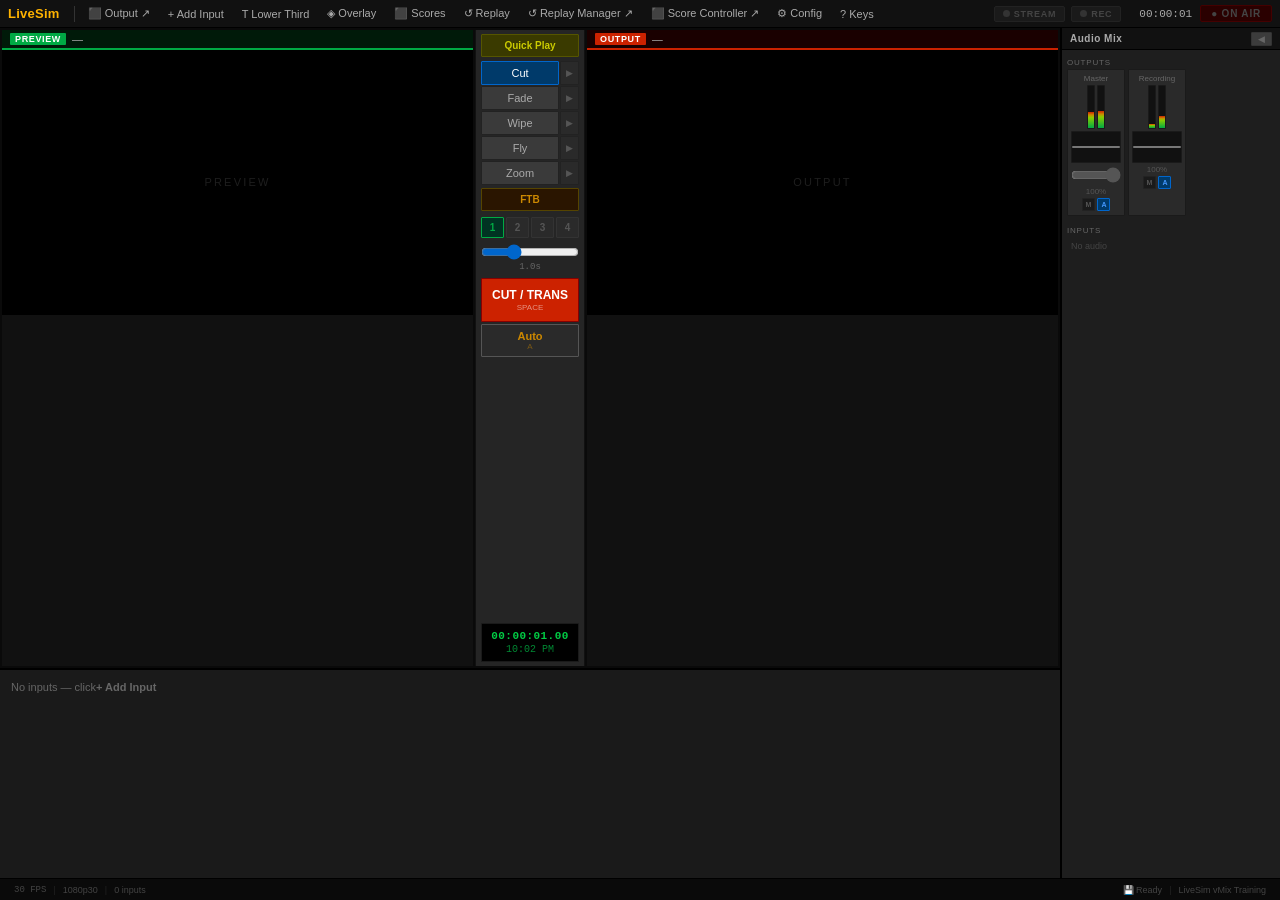
==== commit 95716806: "v7" ====
--- a/index.html
+++ b/index.html
@@ -8,43 +8,39 @@
 </head>
 <body>
 
-<!-- ═══ TITLEBAR (vMix top menu bar) ═══ -->
+<!-- TITLEBAR -->
 <div class="titlebar">
   <div class="tbar-l">
     <span class="app-logo">LiveSim</span>
-    <div class="tbar-sep"></div>
+    <div class="tbar-divider"></div>
     <button class="tmenu" onclick="openModal('add-input-modal')">+ Add Input</button>
     <button class="tmenu" onclick="openModal('lt-modal')">T Lower Third</button>
     <button class="tmenu" onclick="openModal('overlay-modal')">◈ Overlay</button>
     <button class="tmenu" onclick="openModal('score-modal')">⬛ Scores</button>
     <button class="tmenu" onclick="openModal('replay-modal')">↺ Replay</button>
+    <button class="tmenu" onclick="openReplayManager()">↺ Replay Manager ↗</button>
+    <button class="tmenu" onclick="openScoreController()">⬛ Score Controller ↗</button>
     <button class="tmenu" onclick="openModal('config-modal')">⚙ Config</button>
     <button class="tmenu" onclick="openModal('shortcuts-modal')">? Keys</button>
   </div>
   <div class="tbar-c">
-    <div class="stream-stat" id="stream-stat">
-      <span class="ss-dot"></span><span class="ss-lbl">STREAM</span>
-    </div>
-    <div class="rec-stat" id="rec-stat">
-      <span class="ss-dot"></span><span class="ss-lbl">REC</span>
-    </div>
+    <div class="stream-stat" id="stream-stat"><span class="ss-dot"></span><span class="ss-lbl">STREAM</span></div>
+    <div class="rec-stat" id="rec-stat"><span class="ss-dot"></span><span class="ss-lbl">REC</span></div>
   </div>
   <div class="tbar-r">
-    <span class="timecode mono" id="stream-timer">00:00:00</span>
+    <span class="mono tbar-time" id="stream-timer">00:00:00</span>
     <div class="onair" id="onair">● ON AIR</div>
   </div>
 </div>
 
-<!-- ═══ MAIN BODY ═══ -->
+<!-- MAIN BODY -->
 <div class="vmix-body">
-
-  <!-- LEFT: MONITORS + INPUT TILES -->
   <div class="main-col">
 
     <!-- MONITORS ROW -->
     <div class="monitors-row">
 
-      <!-- PREVIEW MONITOR -->
+      <!-- PREVIEW -->
       <div class="mon-block prv-block">
         <div class="mon-topbar prv-topbar">
           <span class="mon-badge prv-badge">PREVIEW</span>
@@ -53,137 +49,100 @@
         <div class="mon-screen" id="prv-screen">
           <div class="mon-media" id="prv-media"></div>
           <div class="lt-layer" id="prv-lt"></div>
-          <div class="overlay-layer" id="prv-cov" style="display:none;"></div>
+          <div class="cov-layer" id="prv-cov" style="display:none;"></div>
           <div class="score-layer" id="prv-score" style="display:none;"></div>
           <div class="mon-empty" id="prv-empty">PREVIEW</div>
         </div>
       </div>
 
-      <!-- TRANSITION COLUMN (vMix center column) -->
+      <!-- TRANSITION COLUMN -->
       <div class="trans-col">
-        <button class="qp-header-btn" onclick="doQuickPlay()">Quick Play</button>
-        <div class="trans-btns-group">
-          <div class="trans-row">
-            <button class="trans-btn active" data-t="Cut"   onclick="selTrans(this)">Cut</button>
-            <button class="trans-arr" data-t="Cut"   onclick="openTransConfig('Cut')">▶</button>
-          </div>
-          <div class="trans-row">
-            <button class="trans-btn" data-t="Fade"  onclick="selTrans(this)">Fade</button>
-            <button class="trans-arr" data-t="Fade"  onclick="openTransConfig('Fade')">▶</button>
-          </div>
-          <div class="trans-row">
-            <button class="trans-btn" data-t="Wipe"  onclick="selTrans(this)">Wipe</button>
-            <button class="trans-arr" data-t="Wipe"  onclick="openTransConfig('Wipe')">▶</button>
-          </div>
-          <div class="trans-row">
-            <button class="trans-btn" data-t="Fly"   onclick="selTrans(this)">Fly</button>
-            <button class="trans-arr" data-t="Fly"   onclick="openTransConfig('Fly')">▶</button>
-          </div>
-          <div class="trans-row">
-            <button class="trans-btn" data-t="Zoom"  onclick="selTrans(this)">Zoom</button>
-            <button class="trans-arr" data-t="Zoom"  onclick="openTransConfig('Zoom')">▶</button>
-          </div>
-          <button class="ftb-btn" id="ftb-btn" onclick="doFTB()">FTB</button>
-        </div>
-        <!-- Overlay layer selectors (1–4) -->
-        <div class="overlay-selectors">
-          <button class="ovl-sel active" data-layer="1" onclick="selOverlayLayer(this)">1</button>
-          <button class="ovl-sel" data-layer="2" onclick="selOverlayLayer(this)">2</button>
-          <button class="ovl-sel" data-layer="3" onclick="selOverlayLayer(this)">3</button>
-          <button class="ovl-sel" data-layer="4" onclick="selOverlayLayer(this)">4</button>
-        </div>
-        <!-- T-bar / duration -->
-        <div class="tbar-dur">
+        <button class="qp-btn" onclick="doQuickPlay()">Quick Play</button>
+        <div class="trans-list">
+          <div class="trans-row"><button class="trans-btn active" data-t="Cut"  onclick="selTrans(this)">Cut</button><button class="trans-cfg-btn" onclick="openTransCfg('Cut')">▶</button></div>
+          <div class="trans-row"><button class="trans-btn" data-t="Fade" onclick="selTrans(this)">Fade</button><button class="trans-cfg-btn" onclick="openTransCfg('Fade')">▶</button></div>
+          <div class="trans-row"><button class="trans-btn" data-t="Wipe" onclick="selTrans(this)">Wipe</button><button class="trans-cfg-btn" onclick="openTransCfg('Wipe')">▶</button></div>
+          <div class="trans-row"><button class="trans-btn" data-t="Fly"  onclick="selTrans(this)">Fly</button><button class="trans-cfg-btn" onclick="openTransCfg('Fly')">▶</button></div>
+          <div class="trans-row"><button class="trans-btn" data-t="Zoom" onclick="selTrans(this)">Zoom</button><button class="trans-cfg-btn" onclick="openTransCfg('Zoom')">▶</button></div>
+          <button class="ftb-col-btn" id="ftb-col-btn" onclick="doFTB()">FTB</button>
+        </div>
+        <div class="ovl-row">
+          <button class="ovl-btn active" data-l="1" onclick="selOvlLayer(this)">1</button>
+          <button class="ovl-btn" data-l="2" onclick="selOvlLayer(this)">2</button>
+          <button class="ovl-btn" data-l="3" onclick="selOvlLayer(this)">3</button>
+          <button class="ovl-btn" data-l="4" onclick="selOvlLayer(this)">4</button>
+        </div>
+        <div class="tbar-section">
           <input type="range" id="dur-slider" min="100" max="3000" step="100" value="1000" class="dur-slider">
           <span class="dur-val mono" id="dur-val">1.0s</span>
         </div>
-        <!-- BIG CUT button -->
-        <button class="big-cut-btn" onclick="doTransition()">
-          CUT<span class="bkey">SPACE</span>
-        </button>
-        <button class="auto-btn" onclick="doAuto()">
-          Auto<span class="bkey">A</span>
-        </button>
-        <!-- Timecode -->
-        <div class="timecode-display" id="timecode-disp">
-          <div class="tc-frames mono" id="tc-frames">00:00:00.00</div>
-          <div class="tc-clock mono" id="tc-clock">00:00 AM</div>
-        </div>
-      </div>
-
-      <!-- OUTPUT MONITOR -->
+        <button class="cut-go-btn" onclick="doTransition()">CUT / TRANS<span class="key-hint">SPACE</span></button>
+        <button class="auto-go-btn" onclick="doAuto()">Auto<span class="key-hint">A</span></button>
+        <div class="tc-display">
+          <div class="tc-time mono" id="tc-time">00:00:00.00</div>
+          <div class="tc-clock mono" id="tc-clock">12:00 PM</div>
+        </div>
+      </div>
+
+      <!-- OUTPUT / PROGRAM -->
       <div class="mon-block pgm-block">
         <div class="mon-topbar pgm-topbar">
           <span class="mon-badge pgm-badge">OUTPUT</span>
           <span class="mon-src" id="pgm-src">—</span>
         </div>
         <div class="mon-screen" id="pgm-screen">
-          <!-- Two layers for smooth crossfades -->
           <div class="mon-layer" id="pgm-layer-a"></div>
-          <div class="mon-layer" id="pgm-layer-b" style="opacity:0;z-index:1;"></div>
+          <div class="mon-layer" id="pgm-layer-b" style="opacity:0;z-index:2;"></div>
           <div class="lt-layer" id="pgm-lt"></div>
-          <div class="overlay-layer" id="pgm-cov" style="display:none;"></div>
+          <div class="cov-layer" id="pgm-cov" style="display:none;"></div>
           <div class="score-layer" id="pgm-score" style="display:none;"></div>
-          <!-- Replay badge -->
-          <div class="replay-badge" id="replay-badge" style="display:none;">
-            <span>REPLAY</span><span id="replay-badge-speed">1x</span>
-          </div>
+          <div class="replay-badge" id="replay-badge" style="display:none;">REPLAY <span id="rpl-spd">1x</span></div>
           <div class="mon-empty" id="pgm-empty">OUTPUT</div>
           <div class="ftb-overlay" id="ftb-overlay"></div>
-          <!-- Stinger overlay -->
           <div class="stinger-overlay" id="stinger-overlay" style="display:none;"></div>
         </div>
       </div>
-
     </div><!-- /monitors-row -->
 
-    <!-- INPUT TILES (vMix bottom grid) -->
-    <div class="inputs-section">
+    <!-- INPUT TILES -->
+    <div class="inputs-area">
       <div class="inputs-inner" id="inputs-inner">
-        <div class="no-inp" id="no-inp-msg">
-          No inputs — click <b>+ Add Input</b> in the menu above
-        </div>
+        <div class="no-inp-msg" id="no-inp-msg">No inputs — click <b>+ Add Input</b></div>
       </div>
     </div>
 
   </div><!-- /main-col -->
 
-  <!-- RIGHT: AUDIO MIXER PANEL -->
-  <div class="audio-panel">
+  <!-- AUDIO PANEL -->
+  <div class="audio-panel" id="audio-panel">
     <div class="audio-panel-hdr">
-      <span>Audio Mix</span>
-      <button class="audio-panel-toggle" id="audio-toggle" onclick="toggleAudioPanel()">Hide</button>
-    </div>
-    <div class="audio-panel-body" id="audio-panel-body">
-      <div class="audio-section-lbl">OUTPUTS</div>
-      <div class="audio-channels-row" id="audio-outputs-row">
-        <!-- Master + Recording channels, built by JS -->
-      </div>
-      <div class="audio-section-lbl" style="margin-top:8px;">INPUTS</div>
-      <div class="audio-channels-row" id="audio-inputs-row">
-        <!-- Per-input channels, built by JS -->
-      </div>
-    </div>
-  </div>
-
-</div><!-- /vmix-body -->
-
-<!-- STATUS BAR (bottom) -->
+      <span class="audio-panel-title">Audio Mix</span>
+      <button class="audio-toggle-btn" onclick="toggleAudio()">◀</button>
+    </div>
+    <div class="audio-panel-body" id="audio-body">
+      <div class="ach-section-lbl">OUTPUTS</div>
+      <div class="ach-row" id="ach-outputs"></div>
+      <div class="ach-section-lbl" style="margin-top:6px;">INPUTS</div>
+      <div class="ach-row" id="ach-inputs"></div>
+    </div>
+  </div>
+</div>
+
+<!-- STATUS BAR -->
 <div class="status-bar">
-  <span class="sb-item" id="sb-fps">30 FPS</span>
+  <span class="sb-item mono" id="sb-fps">30 FPS</span>
   <span class="sb-sep">|</span>
   <span class="sb-item" id="sb-res">1080p30</span>
   <span class="sb-sep">|</span>
-  <span class="sb-item" id="sb-cpu">CPU 0%</span>
+  <span class="sb-item" id="sb-ninputs">0 inputs</span>
+  <span class="sb-fill"></span>
+  <span class="sb-item" id="sb-persist">💾 Ready</span>
   <span class="sb-sep">|</span>
-  <span class="sb-item" id="sb-inputs-count">0 inputs</span>
-  <span class="sb-fill"></span>
-  <span class="sb-item">LiveSim vMix Training Edition</span>
-</div>
-
-<!-- ═══ STINGER CONFIG (inline mini panel) ═══ -->
-<!-- Stinger video element (hidden, used as source) -->
-<video id="stinger-video-src" style="display:none;" preload="auto"></video>
+  <span class="sb-item">LiveSim vMix Training</span>
+</div>
+
+<!-- hidden stinger source -->
+<video id="stinger-src-el" style="display:none;" preload="auto"></video>
 
 <!-- ═══ MODALS ═══ -->
 
@@ -191,11 +150,11 @@
 <div class="modal-bg" id="add-input-modal">
 <div class="modal">
   <div class="modal-hdr"><span>Add Input</span><button class="modal-x" onclick="closeModal('add-input-modal')">✕</button></div>
-  <div class="modal-tabs" id="add-input-tabs">
-    <button class="mtab active" onclick="switchMTab('file',this)">Video</button>
-    <button class="mtab" onclick="switchMTab('still',this)">Still</button>
-    <button class="mtab" onclick="switchMTab('logo',this)">Logo</button>
-    <button class="mtab" onclick="switchMTab('colour',this)">Colour</button>
+  <div class="modal-tabs" id="ai-tabs">
+    <button class="mtab active" onclick="switchMTab('file',this,'ai-tabs')">Video</button>
+    <button class="mtab" onclick="switchMTab('still',this,'ai-tabs')">Still</button>
+    <button class="mtab" onclick="switchMTab('logo',this,'ai-tabs')">Logo</button>
+    <button class="mtab" onclick="switchMTab('colour',this,'ai-tabs')">Colour</button>
   </div>
   <div class="modal-body">
     <div id="mf-file" class="mf active">
@@ -203,41 +162,30 @@
       <input type="file" id="file-pick" accept="video/*">
       <label>Input name</label>
       <input type="text" id="file-name" placeholder="CAM 1 — Wide">
-      <button class="modal-btn" onclick="addFileInput()">Add Video</button>
+      <button class="mbtn" onclick="addFileInput()">Add Video</button>
     </div>
     <div id="mf-still" class="mf">
-      <label>Image file (.jpg .png .gif .svg)</label>
+      <label>Image file (.jpg .png .gif)</label>
       <input type="file" id="still-pick" accept="image/*">
       <label>Input name</label>
       <input type="text" id="still-name" placeholder="Sponsor Slide">
-      <button class="modal-btn" onclick="addStillInput()">Add Still</button>
+      <button class="mbtn" onclick="addStillInput()">Add Still</button>
     </div>
     <div id="mf-logo" class="mf">
-      <label>Logo image (.png with transparency recommended)</label>
+      <label>Logo (.png with transparency recommended)</label>
       <input type="file" id="logo-pick" accept="image/*">
       <label>Logo name</label>
       <input type="text" id="logo-name" placeholder="Team Logo">
       <label>Default position</label>
-      <select id="logo-pos">
-        <option value="top-right">Top Right</option>
-        <option value="top-left">Top Left</option>
-        <option value="bottom-right">Bottom Right</option>
-        <option value="bottom-left">Bottom Left</option>
-        <option value="center">Centre</option>
-      </select>
-      <label>Default size (%)</label>
-      <input type="range" id="logo-size" min="5" max="50" value="20">
-      <span id="logo-size-val" style="font-size:10px;color:var(--text3);">20%</span>
-      <button class="modal-btn" onclick="addLogoInput()">Add Logo</button>
+      <select id="logo-pos"><option value="top-right">Top Right</option><option value="top-left">Top Left</option><option value="bottom-right">Bottom Right</option><option value="bottom-left">Bottom Left</option></select>
+      <button class="mbtn" onclick="addLogoInput()">Add Logo</button>
     </div>
     <div id="mf-colour" class="mf">
       <label>Type</label>
       <select id="col-type"><option value="bars">Colour Bars</option><option value="black">Black</option><option value="white">White</option><option value="custom">Custom</option></select>
-      <label>Custom colour</label>
-      <input type="color" id="col-pick" value="#003366">
-      <label>Input name</label>
-      <input type="text" id="col-name" placeholder="Black">
-      <button class="modal-btn" onclick="addColourInput()">Add Colour</button>
+      <label>Custom colour</label><input type="color" id="col-pick" value="#003366">
+      <label>Name</label><input type="text" id="col-name" placeholder="Black">
+      <button class="mbtn" onclick="addColourInput()">Add</button>
     </div>
     <div class="modal-list-hdr">Current inputs (<span id="modal-inp-count">0</span>)</div>
     <div class="modal-inp-list" id="modal-inp-list"></div>
@@ -250,24 +198,21 @@
 <div class="modal">
   <div class="modal-hdr"><span>Lower Third</span><button class="modal-x" onclick="closeModal('lt-modal')">✕</button></div>
   <div class="modal-body">
-    <p class="note-box">Overlays on top of video, fades in. Apply to Preview or Output independently.</p>
+    <div class="note-box">Overlays on the video and fades in. Preview and Output are independent.</div>
     <label>Title</label><input type="text" id="lt-title" placeholder="John Smith">
     <label>Subtitle</label><input type="text" id="lt-sub" placeholder="Head Coach">
     <label>Position</label>
-    <select id="lt-pos">
-      <option value="bottom-left">Bottom Left</option><option value="bottom-right">Bottom Right</option>
-      <option value="bottom-center">Bottom Centre</option><option value="top-left">Top Left</option>
-    </select>
+    <select id="lt-pos"><option value="bottom-left">Bottom Left</option><option value="bottom-right">Bottom Right</option><option value="bottom-center">Bottom Centre</option><option value="top-left">Top Left</option></select>
     <label>Bar colour</label>
     <select id="lt-bg"><option value="#cc0000">Red</option><option value="#0044cc">Blue</option><option value="#111">Dark</option><option value="#fff">White</option><option value="#ff6600">Orange</option><option value="#006600">Green</option></select>
     <label>Text colour</label>
     <select id="lt-fg"><option value="#fff">White</option><option value="#000">Black</option><option value="#ff0">Yellow</option></select>
     <div class="btn-row">
-      <button class="modal-btn" onclick="applyLT('prv')">→ Preview</button>
-      <button class="modal-btn red-btn" onclick="applyLT('pgm')">→ Output</button>
-      <button class="modal-btn grey-btn" onclick="clearLT()">Clear All</button>
-    </div>
-    <div class="modal-list-hdr" style="margin-top:8px;">Saved</div>
+      <button class="mbtn" onclick="applyLT('prv')">→ Preview</button>
+      <button class="mbtn mbtn-red" onclick="applyLT('pgm')">→ Output</button>
+      <button class="mbtn mbtn-grey" onclick="clearLT()">Clear All</button>
+    </div>
+    <div class="modal-list-hdr">Saved lower thirds</div>
     <div id="lt-saved-list"></div>
   </div>
 </div>
@@ -278,44 +223,29 @@
 <div class="modal modal-wide">
   <div class="modal-hdr"><span>Custom Overlay</span><button class="modal-x" onclick="closeModal('overlay-modal')">✕</button></div>
   <div class="modal-body">
-    <p class="note-box">Drag overlays directly on the monitor to reposition. Preview and Output are independent.</p>
-    <div class="overlay-tabs">
-      <button class="otab active" onclick="switchOTab('prv',this)">Preview</button>
-      <button class="otab" onclick="switchOTab('pgm',this)">Output</button>
-    </div>
+    <div class="note-box">Drag overlays on the monitor to reposition. Preview and Output are independent.</div>
+    <div class="otabs"><button class="otab active" onclick="switchOTab('prv',this)">Preview</button><button class="otab" onclick="switchOTab('pgm',this)">Output</button></div>
     <div id="ot-prv" class="ot-panel">
-      <label>Text</label>
-      <input type="text" id="cov-prv-text" placeholder="Overlay text" oninput="liveUpdateCov('prv')">
-      <div class="form-row">
-        <div class="form-col"><label>Text colour</label><input type="color" id="cov-prv-fg" value="#ffffff" oninput="liveUpdateCov('prv')"></div>
-        <div class="form-col"><label>Background</label><input type="color" id="cov-prv-bg" value="#000000" oninput="liveUpdateCov('prv')"></div>
-        <div class="form-col"><label>Opacity %</label><input type="number" id="cov-prv-opacity" value="70" min="0" max="100" oninput="liveUpdateCov('prv')"></div>
-      </div>
-      <div class="form-row">
-        <div class="form-col"><label>Size (px)</label><input type="range" id="cov-prv-size" min="8" max="60" value="18" oninput="liveUpdateCov('prv')"><span id="cov-prv-size-v">18px</span></div>
-        <div class="form-col"><label>Bold</label><input type="checkbox" id="cov-prv-bold" oninput="liveUpdateCov('prv')"></div>
-      </div>
-      <div class="btn-row">
-        <button class="modal-btn" onclick="showCov('prv')">Show on Preview</button>
-        <button class="modal-btn grey-btn" onclick="hideCov('prv')">Hide</button>
-      </div>
+      <label>Text</label><input type="text" id="cov-prv-text" placeholder="Overlay text" oninput="liveCov('prv')">
+      <div class="form-grid">
+        <div><label>Text colour</label><input type="color" id="cov-prv-fg" value="#ffffff" oninput="liveCov('prv')"></div>
+        <div><label>Background</label><input type="color" id="cov-prv-bg" value="#000000" oninput="liveCov('prv')"></div>
+        <div><label>Opacity %</label><input type="number" id="cov-prv-op" value="70" min="0" max="100" oninput="liveCov('prv')"></div>
+        <div><label>Size px</label><input type="number" id="cov-prv-sz" value="18" min="8" max="60" oninput="liveCov('prv')"></div>
+        <div><label>Bold</label><input type="checkbox" id="cov-prv-bold" oninput="liveCov('prv')"></div>
+      </div>
+      <div class="btn-row"><button class="mbtn" onclick="showCov('prv')">Show Preview</button><button class="mbtn mbtn-grey" onclick="hideCov('prv')">Hide</button></div>
     </div>
     <div id="ot-pgm" class="ot-panel" style="display:none;">
-      <label>Text</label>
-      <input type="text" id="cov-pgm-text" placeholder="Overlay text" oninput="liveUpdateCov('pgm')">
-      <div class="form-row">
-        <div class="form-col"><label>Text colour</label><input type="color" id="cov-pgm-fg" value="#ffffff" oninput="liveUpdateCov('pgm')"></div>
-        <div class="form-col"><label>Background</label><input type="color" id="cov-pgm-bg" value="#000000" oninput="liveUpdateCov('pgm')"></div>
-        <div class="form-col"><label>Opacity %</label><input type="number" id="cov-pgm-opacity" value="70" min="0" max="100" oninput="liveUpdateCov('pgm')"></div>
-      </div>
-      <div class="form-row">
-        <div class="form-col"><label>Size (px)</label><input type="range" id="cov-pgm-size" min="8" max="60" value="18" oninput="liveUpdateCov('pgm')"><span id="cov-pgm-size-v">18px</span></div>
-        <div class="form-col"><label>Bold</label><input type="checkbox" id="cov-pgm-bold" oninput="liveUpdateCov('pgm')"></div>
-      </div>
-      <div class="btn-row">
-        <button class="modal-btn" onclick="showCov('pgm')">Show on Output</button>
-        <button class="modal-btn grey-btn" onclick="hideCov('pgm')">Hide</button>
-      </div>
+      <label>Text</label><input type="text" id="cov-pgm-text" placeholder="Overlay text" oninput="liveCov('pgm')">
+      <div class="form-grid">
+        <div><label>Text colour</label><input type="color" id="cov-pgm-fg" value="#ffffff" oninput="liveCov('pgm')"></div>
+        <div><label>Background</label><input type="color" id="cov-pgm-bg" value="#000000" oninput="liveCov('pgm')"></div>
+        <div><label>Opacity %</label><input type="number" id="cov-pgm-op" value="70" min="0" max="100" oninput="liveCov('pgm')"></div>
+        <div><label>Size px</label><input type="number" id="cov-pgm-sz" value="18" min="8" max="60" oninput="liveCov('pgm')"></div>
+        <div><label>Bold</label><input type="checkbox" id="cov-pgm-bold" oninput="liveCov('pgm')"></div>
+      </div>
+      <div class="btn-row"><button class="mbtn" onclick="showCov('pgm')">Show Output</button><button class="mbtn mbtn-grey" onclick="hideCov('pgm')">Hide</button></div>
     </div>
   </div>
 </div>
@@ -326,121 +256,107 @@
 <div class="modal modal-wide">
   <div class="modal-hdr"><span>Score Bar</span><button class="modal-x" onclick="closeModal('score-modal')">✕</button></div>
   <div class="modal-body">
-    <p class="note-box">Score bar syncs with <b>scores.html</b> in real time via BroadcastChannel. Open it in another tab for live control.</p>
-    <div class="btn-row"><button class="modal-btn blue-btn" onclick="openScoreController()">Open Score Controller ↗</button></div>
-    <div class="form-section">
-      <div class="form-section-lbl">TEAM SETTINGS</div>
-      <div class="form-row">
-        <div class="form-col"><label>Home team</label><input type="text" id="score-home-name" value="HOME" oninput="manualScoreUpdate()"></div>
-        <div class="form-col"><label>Home colour</label><input type="color" id="score-home-col" value="#cc0000" oninput="manualScoreUpdate()"></div>
-      </div>
-      <div class="form-row">
-        <div class="form-col"><label>Away team</label><input type="text" id="score-away-name" value="AWAY" oninput="manualScoreUpdate()"></div>
-        <div class="form-col"><label>Away colour</label><input type="color" id="score-away-col" value="#0044cc" oninput="manualScoreUpdate()"></div>
-      </div>
-    </div>
-    <div class="form-section">
-      <div class="form-section-lbl">SCORES</div>
-      <div class="score-controls-row">
-        <div class="score-ctrl">
-          <span class="score-ctrl-lbl">HOME</span>
-          <div class="score-adj-row">
-            <button class="adj-btn" onclick="adjScore('home',-1)">−</button>
-            <span class="score-big" id="score-home-val">0</span>
-            <button class="adj-btn" onclick="adjScore('home',1)">+</button>
-          </div>
-        </div>
-        <div class="score-ctrl">
-          <span class="score-ctrl-lbl">AWAY</span>
-          <div class="score-adj-row">
-            <button class="adj-btn" onclick="adjScore('away',-1)">−</button>
-            <span class="score-big" id="score-away-val">0</span>
-            <button class="adj-btn" onclick="adjScore('away',1)">+</button>
-          </div>
-        </div>
-        <div class="score-ctrl">
-          <span class="score-ctrl-lbl">PERIOD</span>
-          <input type="text" id="score-period" value="Q1" style="width:60px;text-align:center;font-size:16px;font-weight:700;" oninput="manualScoreUpdate()">
-        </div>
+    <div class="note-box">Syncs live with Score Controller tab via BroadcastChannel.</div>
+    <div class="btn-row"><button class="mbtn mbtn-blue" onclick="openScoreController()">Open Score Controller ↗</button></div>
+    <div class="form-section">
+      <div class="fs-lbl">TEAMS</div>
+      <div class="form-grid">
+        <div><label>Home team</label><input type="text" id="score-home-name" value="HOME" oninput="manualScore()"></div>
+        <div><label>Home colour</label><input type="color" id="score-home-col" value="#cc0000" oninput="manualScore()"></div>
+        <div><label>Away team</label><input type="text" id="score-away-name" value="AWAY" oninput="manualScore()"></div>
+        <div><label>Away colour</label><input type="color" id="score-away-col" value="#0044cc" oninput="manualScore()"></div>
+      </div>
+    </div>
+    <div class="form-section">
+      <div class="fs-lbl">SCORES</div>
+      <div class="score-ctrl-row">
+        <div class="score-ctrl"><div class="sc-lbl">HOME</div><div class="sc-adj"><button class="adj-btn" onclick="adjScore('home',-1)">−</button><span class="sc-num" id="score-home-val">0</span><button class="adj-btn" onclick="adjScore('home',1)">+</button></div></div>
+        <div class="score-ctrl"><div class="sc-lbl">AWAY</div><div class="sc-adj"><button class="adj-btn" onclick="adjScore('away',-1)">−</button><span class="sc-num" id="score-away-val">0</span><button class="adj-btn" onclick="adjScore('away',1)">+</button></div></div>
+        <div class="score-ctrl"><div class="sc-lbl">PERIOD</div><input type="text" id="score-period" value="Q1" style="width:60px;text-align:center;font-size:16px;font-weight:700;background:#1a1a1a;border:1px solid #444;color:#fff;padding:4px;" oninput="manualScore()"></div>
       </div>
       <div class="period-btns">
-        <button class="period-btn" onclick="setPeriod('Q1')">Q1</button>
-        <button class="period-btn" onclick="setPeriod('Q2')">Q2</button>
-        <button class="period-btn" onclick="setPeriod('Q3')">Q3</button>
-        <button class="period-btn" onclick="setPeriod('Q4')">Q4</button>
-        <button class="period-btn" onclick="setPeriod('HT')">HT</button>
-        <button class="period-btn" onclick="setPeriod('FT')">FT</button>
-        <button class="period-btn" onclick="setPeriod('OT')">OT</button>
-        <button class="period-btn" onclick="adjScore('home',0,true);adjScore('away',0,true)">Reset</button>
-      </div>
-    </div>
-    <div class="form-section">
-      <div class="form-section-lbl">DISPLAY</div>
-      <div class="form-row">
-        <div class="form-col"><label>Position</label>
-          <select id="score-pos" onchange="manualScoreUpdate()"><option value="bottom">Bottom</option><option value="top">Top</option></select>
-        </div>
+        <button class="pbtn" onclick="setPeriod('Q1')">Q1</button><button class="pbtn" onclick="setPeriod('Q2')">Q2</button>
+        <button class="pbtn" onclick="setPeriod('Q3')">Q3</button><button class="pbtn" onclick="setPeriod('Q4')">Q4</button>
+        <button class="pbtn" onclick="setPeriod('HT')">HT</button><button class="pbtn" onclick="setPeriod('FT')">FT</button>
+        <button class="pbtn" onclick="setPeriod('OT')">OT</button><button class="pbtn" onclick="adjScore('home',0,true);adjScore('away',0,true)">Reset</button>
+      </div>
+    </div>
+    <div class="form-section">
+      <div class="fs-lbl">DISPLAY</div>
+      <div class="form-grid">
+        <div><label>Position</label><select id="score-pos" onchange="manualScore()"><option value="bottom">Bottom</option><option value="top">Top</option></select></div>
       </div>
       <div class="btn-row">
-        <button class="modal-btn" onclick="showScore('prv')">Show Preview</button>
-        <button class="modal-btn red-btn" onclick="showScore('pgm')">Show Output</button>
-        <button class="modal-btn" onclick="showScore('both')">Show Both</button>
-        <button class="modal-btn grey-btn" onclick="hideScore('all')">Hide All</button>
-      </div>
-    </div>
-    <!-- Live preview of score bar -->
-    <div class="form-section">
-      <div class="form-section-lbl">PREVIEW</div>
-      <div id="score-bar-preview" style="border-radius:2px;overflow:hidden;"></div>
-    </div>
-  </div>
-</div>
-</div>
-
-<!-- REPLAY CONFIG -->
+        <button class="mbtn" onclick="showScore('prv')">Show Preview</button>
+        <button class="mbtn mbtn-red" onclick="showScore('pgm')">Show Output</button>
+        <button class="mbtn" onclick="showScore('both')">Show Both</button>
+        <button class="mbtn mbtn-grey" onclick="hideScore('all')">Hide All</button>
+      </div>
+    </div>
+    <div class="form-section">
+      <div class="fs-lbl">PREVIEW</div>
+      <div id="score-preview-wrap" style="border-radius:2px;overflow:hidden;"></div>
+    </div>
+  </div>
+</div>
+</div>
+
+<!-- REPLAY SETTINGS -->
 <div class="modal-bg" id="replay-modal">
 <div class="modal modal-wide">
-  <div class="modal-hdr"><span>Replay Settings</span><button class="modal-x" onclick="closeModal('replay-modal')">✕</button></div>
-  <div class="modal-body">
-    <div class="form-section">
-      <div class="form-section-lbl">STINGER TRANSITION</div>
-      <p class="note-box">A stinger plays over the cut when transitioning to/from replay. Upload a video (.mp4/.webm) or use the default CSS flash.</p>
-      <label>Stinger video file (optional)</label>
-      <input type="file" id="stinger-pick" accept="video/mp4,video/webm">
+  <div class="modal-hdr"><span>Replay</span><button class="modal-x" onclick="closeModal('replay-modal')">✕</button></div>
+  <div class="modal-body">
+    <div class="btn-row"><button class="mbtn mbtn-blue" onclick="openReplayManager()">Open Replay Manager ↗</button></div>
+    <div class="form-section">
+      <div class="fs-lbl">STINGER TRANSITION</div>
+      <div class="note-box">Stinger plays over the cut when going to/from replay. Upload .mp4 or .webm, or use the default white flash.</div>
+      <label>Stinger video file</label>
+      <input type="file" id="stinger-pick" accept="video/mp4,video/webm,video/mov">
       <div class="btn-row">
-        <button class="modal-btn" onclick="loadStinger()">Load Stinger</button>
-        <button class="modal-btn grey-btn" onclick="clearStinger()">Use Default Flash</button>
-      </div>
-      <div id="stinger-status" style="font-size:10px;color:var(--text3);margin-top:4px;">Using default CSS flash stinger</div>
-    </div>
-    <div class="form-section">
-      <div class="form-section-lbl">REPLAY CONTROLS</div>
+        <button class="mbtn" onclick="loadStinger()">Load Stinger</button>
+        <button class="mbtn mbtn-grey" onclick="clearStinger()">Use Default Flash</button>
+      </div>
+      <div id="stinger-status" style="font-size:10px;color:var(--text3);margin-top:3px;">Using default white flash</div>
+    </div>
+    <div class="form-section">
+      <div class="fs-lbl">CONTROLS</div>
       <div class="replay-stats-grid">
         <div class="rsg"><div class="rsg-l">VIDEO TIME</div><div class="rsg-v mono" id="buf-disp">--:--:--</div></div>
         <div class="rsg"><div class="rsg-l">SPEED</div><div class="rsg-v mono" id="spd-disp">1.0x</div></div>
         <div class="rsg"><div class="rsg-l">MARK IN</div><div class="rsg-v mono" id="in-disp">--:--:--</div></div>
         <div class="rsg"><div class="rsg-l">MARK OUT</div><div class="rsg-v mono" id="out-disp">--:--:--</div></div>
       </div>
-      <div class="replay-status-bar" id="replay-status-bar">IDLE — load a video input first</div>
+      <div class="rpl-status-bar" id="rpl-status">IDLE — load a video input first</div>
       <div class="btn-row">
-        <button class="modal-btn amber-btn" onclick="doMarkIn()">◀ Mark In  I</button>
-        <button class="modal-btn amber-btn" onclick="doMarkOut()">Mark Out ▶  O</button>
+        <button class="mbtn mbtn-amber" onclick="doMarkIn()">◀ Mark In  I</button>
+        <button class="mbtn mbtn-amber" onclick="doMarkOut()">Mark Out ▶  O</button>
       </div>
       <div class="btn-row">
-        <button class="modal-btn green-btn" onclick="doReplayPlay()">▶ Play  P</button>
-        <button class="modal-btn blue-btn" onclick="doReplayLoop()">⟳ Loop  L</button>
-        <button class="modal-btn grey-btn" onclick="doReplayStop()">■ Stop  S</button>
-        <button class="modal-btn green-btn" onclick="doReturnLive()">▶ Live  R</button>
+        <button class="mbtn mbtn-green" onclick="doReplayPlay()">▶ Play  P</button>
+        <button class="mbtn mbtn-blue" onclick="doReplayLoop()">⟳ Loop  L</button>
+        <button class="mbtn mbtn-grey" onclick="doReplayStop()">■ Stop  S</button>
+        <button class="mbtn mbtn-green" onclick="doReturnLive()">▶ Live  R</button>
       </div>
       <div class="speed-row">
         <button class="spd-btn" onclick="setSpeed(0.25)">0.25x</button>
-        <button class="spd-btn" onclick="setSpeed(0.5)">0.5x  [</button>
-        <button class="spd-btn active" onclick="setSpeed(1.0)">1x  ]</button>
+        <button class="spd-btn" onclick="setSpeed(0.5)">0.5x</button>
+        <button class="spd-btn active" onclick="setSpeed(1.0)">1x</button>
         <button class="spd-btn" onclick="setSpeed(2.0)">2x</button>
       </div>
     </div>
     <div class="form-section">
-      <div class="form-section-lbl">REPLAY LOG</div>
+      <div class="fs-lbl">SAVE CLIP</div>
+      <div style="display:flex;gap:6px;">
+        <input type="text" id="clip-save-name" placeholder="Clip name (e.g. Goal - 12:34)" style="flex:1;">
+        <button class="mbtn" onclick="saveClip()">Save</button>
+      </div>
+    </div>
+    <div class="form-section">
+      <div class="fs-lbl">SAVED CLIPS (<span id="clip-count">0</span>)</div>
+      <div id="clips-list" style="display:flex;flex-direction:column;gap:3px;max-height:160px;overflow-y:auto;"></div>
+    </div>
+    <div class="form-section">
+      <div class="fs-lbl">REPLAY LOG</div>
       <div class="replay-log" id="replay-log"></div>
     </div>
   </div>
@@ -453,24 +369,27 @@
   <div class="modal-hdr"><span>Configuration</span><button class="modal-x" onclick="closeModal('config-modal')">✕</button></div>
   <div class="modal-body">
     <div class="form-section">
-      <div class="form-section-lbl">DEFAULT TRANSITION</div>
-      <div class="form-row">
-        <div class="form-col"><label>Type</label>
-          <select id="cfg-trans"><option>Cut</option><option>Fade</option><option>Wipe</option><option>Fly</option><option>Zoom</option></select>
-        </div>
-        <div class="form-col"><label>Duration (ms)</label><input type="number" id="cfg-dur" value="1000" min="100" max="5000" step="100" class="cfg-inp"></div>
-      </div>
-      <div class="form-row">
-        <div class="form-col"><label>FTB duration (ms)</label><input type="number" id="cfg-ftb" value="500" min="100" max="3000" class="cfg-inp"></div>
-        <div class="form-col"><label>LT fade (ms)</label><input type="number" id="cfg-lt" value="400" min="0" max="2000" class="cfg-inp"></div>
-      </div>
-    </div>
-    <div class="form-section">
-      <div class="form-section-lbl">CUSTOM F-KEY TRANSITIONS (F6–F12)</div>
+      <div class="fs-lbl">DEFAULT TRANSITION</div>
+      <div class="form-grid">
+        <div><label>Type</label><select id="cfg-trans"><option>Cut</option><option>Fade</option><option>Wipe</option><option>Fly</option><option>Zoom</option></select></div>
+        <div><label>Duration (ms)</label><input type="number" id="cfg-dur" value="1000" min="100" max="5000" step="100"></div>
+        <div><label>FTB duration (ms)</label><input type="number" id="cfg-ftb" value="500" min="100" max="3000"></div>
+        <div><label>LT fade (ms)</label><input type="number" id="cfg-lt" value="400" min="0" max="2000"></div>
+      </div>
+    </div>
+    <div class="form-section">
+      <div class="fs-lbl">CUSTOM F-KEY TRANSITIONS (F6–F12)</div>
       <div id="custom-trans-list"></div>
-      <button class="modal-btn grey-btn" style="margin-top:6px;" onclick="addCustomTrans()">+ Add Slot</button>
-    </div>
-    <button class="modal-btn green-btn" style="margin-top:8px;" onclick="saveConfig()">Save &amp; Apply</button>
+      <button class="mbtn mbtn-grey" style="margin-top:6px;" onclick="addCustomTrans()">+ Add</button>
+    </div>
+    <div class="form-section">
+      <div class="fs-lbl">STORAGE</div>
+      <div class="btn-row">
+        <button class="mbtn mbtn-grey" onclick="clearStorage()">Clear all saved data</button>
+        <span id="storage-info" style="font-size:10px;color:var(--text3);align-self:center;"></span>
+      </div>
+    </div>
+    <button class="mbtn mbtn-green" style="margin-top:6px;" onclick="saveConfig()">Save &amp; Apply</button>
   </div>
 </div>
 </div>
@@ -499,19 +418,17 @@
 </div>
 
 <!-- TRANS CONFIG POPUP -->
-<div class="modal-bg" id="trans-config-modal">
-<div class="modal" style="width:320px;">
-  <div class="modal-hdr"><span id="tc-modal-title">Fade Config</span><button class="modal-x" onclick="closeModal('trans-config-modal')">✕</button></div>
-  <div class="modal-body">
-    <label>Duration (ms)</label>
-    <input type="number" id="tc-dur" value="1000" min="100" max="5000" step="100">
-    <label>Stinger for this transition</label>
-    <select id="tc-stinger"><option value="none">None</option><option value="default">Default flash</option><option value="custom">Custom (loaded in Replay)</option></select>
-    <button class="modal-btn" onclick="saveTransConfig()">Apply</button>
+<div class="modal-bg" id="trans-cfg-modal">
+<div class="modal" style="width:300px;">
+  <div class="modal-hdr"><span id="tc-title">Fade Config</span><button class="modal-x" onclick="closeModal('trans-cfg-modal')">✕</button></div>
+  <div class="modal-body">
+    <label>Duration (ms)</label><input type="number" id="tc-dur" value="1000" min="100" max="5000" step="100">
+    <button class="mbtn" onclick="saveTransCfg()">Apply</button>
   </div>
 </div>
 </div>
 
 <script src="app.js"></script>
+<script src="output-channel.js"></script>
 </body>
 </html>
--- a/style.css
+++ b/style.css
@@ -1,320 +1,313 @@
 *,*::before,*::after{box-sizing:border-box;margin:0;padding:0;}
 :root{
   --bg:#2b2b2b;--bg2:#1e1e1e;--bg3:#333;--bg4:#3c3c3c;--bg5:#484848;
-  --panel:#252525;--border:#111;--border2:#555;
-  --text:#dedede;--text2:#aaa;--text3:#666;
+  --panel:#252525;--text:#dedede;--text2:#aaa;--text3:#666;
   --red:#cc2200;--red2:#ff3300;--green:#00aa44;--green2:#00cc55;
   --amber:#cc8800;--amber2:#ffb300;--blue:#0066cc;--blue2:#4499ff;
-  --prv:#00aa44;--pgm:#cc2200;
-  --font:'Segoe UI',Arial,sans-serif;
+  --prv:#00aa44;--pgm:#cc2200;--font:'Segoe UI',Arial,sans-serif;
 }
 html,body{height:100%;background:var(--bg2);color:var(--text);font-family:var(--font);font-size:12px;overflow:hidden;user-select:none;}
 .mono{font-family:'Courier New',monospace!important;}
 
-/* ── TITLEBAR ── */
-.titlebar{display:flex;align-items:center;background:#111;border-bottom:1px solid #000;padding:0 6px;height:26px;flex-shrink:0;gap:0;}
-.app-logo{font-size:13px;font-weight:700;color:var(--amber2);margin-right:6px;letter-spacing:.03em;}
-.tbar-sep{width:1px;height:16px;background:#333;margin:0 6px;}
-.tmenu{background:transparent;border:none;color:var(--text2);padding:0 8px;height:26px;cursor:pointer;font-size:11px;font-family:var(--font);transition:background .1s;white-space:nowrap;}
-.tmenu:hover{background:#2a2a2a;color:#fff;}
-.tbar-c{display:flex;align-items:center;gap:8px;margin:0 auto;}
-.stream-stat,.rec-stat{display:flex;align-items:center;gap:4px;padding:2px 8px;border-radius:2px;background:#1a1a1a;border:1px solid #333;}
-.ss-dot{width:7px;height:7px;border-radius:50%;background:#444;}
-.ss-lbl{font-size:9px;font-weight:600;color:#555;letter-spacing:.08em;}
-.stream-stat.live .ss-dot{background:#cc2200;box-shadow:0 0 6px #cc2200;animation:blink 1s infinite;}
-.stream-stat.live .ss-lbl{color:#ff4422;}
-.rec-stat.active .ss-dot{background:#cc2200;box-shadow:0 0 6px #cc2200;animation:blink 1s infinite;}
-.rec-stat.active .ss-lbl{color:#ff4422;}
-@keyframes blink{0%,100%{opacity:1}50%{opacity:.3}}
-.tbar-r{display:flex;align-items:center;gap:10px;}
-.timecode{font-size:11px;color:var(--text2);}
-.onair{background:#2a0000;border:1px solid #550000;color:#444;padding:2px 10px;border-radius:2px;font-size:10px;font-weight:700;letter-spacing:.08em;cursor:default;}
+/* ── TITLEBAR ── OVERFLOW FIX: scrolls horizontally if items don't fit */
+.titlebar{
+  display:flex;align-items:center;background:#111;border-bottom:1px solid #000;
+  height:28px;flex-shrink:0;overflow:hidden;
+}
+.tbar-l{
+  display:flex;align-items:center;flex:1;min-width:0;
+  overflow-x:auto;overflow-y:hidden;
+  scrollbar-width:none; /* hide scrollbar */
+  padding:0 4px;
+  gap:0;
+}
+.tbar-l::-webkit-scrollbar{display:none;}
+.app-logo{font-size:13px;font-weight:700;color:var(--amber2);padding:0 10px 0 4px;white-space:nowrap;flex-shrink:0;letter-spacing:.02em;}
+.tbar-divider{width:1px;height:16px;background:#333;flex-shrink:0;margin:0 4px;}
+.tmenu{
+  background:transparent;border:none;color:var(--text2);
+  padding:0 9px;height:28px;cursor:pointer;font-size:11px;
+  font-family:var(--font);white-space:nowrap;flex-shrink:0;
+  transition:background .1s;
+}
+.tmenu:hover{background:#222;color:#fff;}
+.tbar-c{display:flex;align-items:center;gap:6px;padding:0 10px;flex-shrink:0;}
+.stream-stat,.rec-stat{display:flex;align-items:center;gap:4px;padding:2px 8px;background:#1a1a1a;border:1px solid #222;border-radius:2px;}
+.ss-dot{width:7px;height:7px;border-radius:50%;background:#333;}
+.ss-lbl{font-size:9px;font-weight:600;color:#444;letter-spacing:.08em;}
+.stream-stat.live .ss-dot,.rec-stat.active .ss-dot{background:#cc2200;animation:blink 1s infinite;}
+.stream-stat.live .ss-lbl,.rec-stat.active .ss-lbl{color:#ff4422;}
+@keyframes blink{0%,100%{opacity:1}50%{opacity:.2}}
+.tbar-r{display:flex;align-items:center;gap:8px;padding:0 8px;flex-shrink:0;}
+.tbar-time{font-size:11px;color:var(--text2);}
+.onair{background:#2a0000;border:1px solid #440000;color:#444;padding:2px 10px;border-radius:2px;font-size:10px;font-weight:700;letter-spacing:.08em;}
 .onair.live{background:var(--red);border-color:var(--red2);color:#fff;animation:blink 1.2s infinite;}
 
-/* ── BODY LAYOUT ── */
-.vmix-body{display:flex;height:calc(100vh - 26px - 22px);overflow:hidden;}
+/* ── LAYOUT ── */
+.vmix-body{display:flex;height:calc(100vh - 28px - 22px);overflow:hidden;}
 .main-col{flex:1;display:flex;flex-direction:column;min-width:0;overflow:hidden;}
 
 /* ── MONITORS ROW ── */
-.monitors-row{display:flex;flex:1;min-height:0;background:#111;gap:2px;padding:2px;}
-.mon-block{display:flex;flex-direction:column;flex:1;min-width:0;background:var(--bg2);border:1px solid #111;}
-.mon-topbar{display:flex;align-items:center;gap:6px;padding:2px 8px;height:20px;flex-shrink:0;}
-.prv-topbar{background:#002a0e;border-bottom:2px solid var(--prv);}
-.pgm-topbar{background:#2a0000;border-bottom:2px solid var(--pgm);}
+.monitors-row{display:flex;flex:1;min-height:0;background:#0a0a0a;gap:2px;padding:2px 2px 2px 2px;}
+.mon-block{display:flex;flex-direction:column;flex:1;min-width:0;background:#111;}
+.mon-topbar{display:flex;align-items:center;gap:6px;padding:2px 8px;height:20px;flex-shrink:0;border-bottom:2px solid;}
+.prv-topbar{background:#001a09;border-bottom-color:var(--prv);}
+.pgm-topbar{background:#1a0000;border-bottom-color:var(--pgm);}
 .mon-badge{font-size:9px;font-weight:700;padding:1px 5px;border-radius:1px;letter-spacing:.07em;}
 .prv-badge{background:var(--prv);color:#fff;}
 .pgm-badge{background:var(--pgm);color:#fff;}
 .mon-src{font-size:11px;color:var(--text2);flex:1;overflow:hidden;text-overflow:ellipsis;white-space:nowrap;}
-
-/* MON SCREEN */
 .mon-screen{width:100%;aspect-ratio:16/9;background:#000;position:relative;overflow:hidden;flex-shrink:0;}
 .mon-media{position:absolute;inset:0;z-index:1;}
+.mon-layer{position:absolute;inset:0;z-index:1;}
 .mon-media > *,.mon-layer > *{position:absolute;inset:0;width:100%;height:100%;object-fit:cover;display:block;border:none;}
-.mon-layer{position:absolute;inset:0;z-index:1;}
-.mon-empty{position:absolute;inset:0;display:flex;align-items:center;justify-content:center;font-size:11px;color:#252525;letter-spacing:.2em;z-index:0;pointer-events:none;}
-
-/* OVERLAYS on monitors */
+.mon-empty{position:absolute;inset:0;display:flex;align-items:center;justify-content:center;font-size:11px;color:#1e1e1e;letter-spacing:.2em;z-index:0;pointer-events:none;}
+/* overlays */
 .lt-layer{position:absolute;inset:0;z-index:5;pointer-events:none;}
-.overlay-layer{position:absolute;z-index:6;cursor:move;padding:4px 10px;border-radius:2px;white-space:nowrap;left:10%;top:10%;}
-.overlay-layer:hover{outline:1px dashed rgba(255,255,255,.4);}
+.cov-layer{position:absolute;z-index:6;cursor:move;padding:4px 10px;border-radius:2px;white-space:nowrap;left:10%;top:10%;}
+.cov-layer:hover{outline:1px dashed rgba(255,255,255,.35);}
 .score-layer{position:absolute;left:0;right:0;z-index:7;cursor:move;}
-.score-layer.pos-bottom{bottom:0;}
-.score-layer.pos-top{top:0;}
-
-/* REPLAY BADGE */
-.replay-badge{position:absolute;top:6px;right:6px;background:rgba(180,0,0,.92);color:#fff;font-size:9px;font-weight:700;padding:3px 8px;border-radius:2px;z-index:8;letter-spacing:.1em;display:flex;gap:6px;align-items:center;}
-
-/* FTB + STINGER */
-.ftb-overlay{position:absolute;inset:0;background:#000;opacity:0;z-index:10;pointer-events:none;transition:opacity 500ms ease;}
-.ftb-overlay.active{opacity:1;}
-.stinger-overlay{position:absolute;inset:0;z-index:11;pointer-events:none;}
-.stinger-overlay video,.stinger-overlay .stinger-flash{width:100%;height:100%;object-fit:cover;display:block;}
-.stinger-flash{background:#fff;}
-
-/* LT overlays */
-.lt-overlay{position:absolute;display:flex;flex-direction:column;gap:1px;padding:6px 8px;animation:lt-fadein 400ms ease forwards;}
+.score-layer.pos-bottom{bottom:0;}.score-layer.pos-top{top:0;}
+/* lt animations */
+.lt-overlay{position:absolute;display:flex;flex-direction:column;gap:1px;padding:6px 8px;animation:lt-in 400ms ease forwards;}
 .lt-overlay.bottom-left{bottom:8%;left:0;align-items:flex-start;}
 .lt-overlay.bottom-right{bottom:8%;right:0;align-items:flex-end;}
 .lt-overlay.bottom-center{bottom:8%;left:50%;transform:translateX(-50%);align-items:center;}
 .lt-overlay.top-left{top:8%;left:0;align-items:flex-start;}
-@keyframes lt-fadein{from{opacity:0;transform:translateY(8px);}to{opacity:1;transform:translateY(0);}}
-.lt-title-text{font-size:clamp(9px,1.3vw,14px);font-weight:700;padding:2px 8px;display:inline-block;color:#fff;}
+@keyframes lt-in{from{opacity:0;transform:translateY(8px);}to{opacity:1;transform:translateY(0);}}
+.lt-title-text{font-size:clamp(9px,1.3vw,15px);font-weight:700;padding:2px 8px;display:inline-block;color:#fff;}
 .lt-sub-text{font-size:clamp(7px,.95vw,11px);padding:1px 8px;background:rgba(0,0,0,.65);display:inline-block;}
-
-/* SCORE BAR */
-.score-bar{display:flex;align-items:stretch;height:clamp(20px,3.2vw,34px);}
+/* score bar */
+.score-bar{display:flex;align-items:stretch;height:clamp(20px,3.2vw,36px);}
 .sb-home,.sb-away{display:flex;align-items:center;padding:0 10px;font-weight:700;font-size:clamp(8px,1.1vw,13px);color:#fff;flex:1;overflow:hidden;white-space:nowrap;}
 .sb-away{justify-content:flex-end;}
-.sb-center{display:flex;align-items:center;background:rgba(0,0,0,.85);padding:0 10px;gap:5px;flex-shrink:0;}
-.sb-score{font-size:clamp(10px,1.6vw,18px);font-weight:700;color:#fff;}
-.sb-sep{color:rgba(255,255,255,.35);}
+.sb-center{display:flex;align-items:center;background:rgba(0,0,0,.88);padding:0 10px;gap:5px;flex-shrink:0;}
+.sb-score{font-size:clamp(10px,1.6vw,20px);font-weight:700;color:#fff;}
+.sb-sep{color:rgba(255,255,255,.3);margin:0 1px;}
 .sb-period{font-size:clamp(7px,.85vw,10px);color:rgba(255,255,255,.65);background:rgba(255,255,255,.1);padding:1px 5px;border-radius:2px;}
-
-/* TRANSITION COLUMN */
-.trans-col{width:110px;flex-shrink:0;background:var(--panel);border-left:1px solid #111;border-right:1px solid #111;display:flex;flex-direction:column;gap:2px;padding:4px 5px;overflow-y:auto;overflow-x:hidden;}
-.qp-header-btn{background:#3a3a00;border:1px solid #555500;color:#cccc00;padding:4px 0;font-size:10px;font-weight:700;cursor:pointer;font-family:var(--font);border-radius:1px;width:100%;text-align:center;transition:background .1s;}
-.qp-header-btn:hover{background:#4a4a00;}
-.trans-btns-group{display:flex;flex-direction:column;gap:1px;}
+/* replay badge */
+.replay-badge{position:absolute;top:6px;right:6px;background:rgba(180,0,0,.92);color:#fff;font-size:9px;font-weight:700;padding:3px 8px;border-radius:2px;z-index:8;letter-spacing:.1em;}
+/* FTB + stinger */
+.ftb-overlay{position:absolute;inset:0;background:#000;opacity:0;z-index:10;pointer-events:none;transition:opacity 500ms ease;}
+.ftb-overlay.active{opacity:1;}
+.stinger-overlay{position:absolute;inset:0;z-index:11;pointer-events:none;background:transparent;}
+
+/* ── TRANSITION COLUMN ── vMix-accurate */
+.trans-col{
+  width:110px;flex-shrink:0;
+  background:#252525;border-left:1px solid #111;border-right:1px solid #111;
+  display:flex;flex-direction:column;gap:2px;padding:4px 5px;
+  overflow-y:auto;overflow-x:hidden;
+}
+.qp-btn{background:#3a3a00;border:1px solid #555500;color:#cccc00;padding:5px 0;font-size:10px;font-weight:700;cursor:pointer;font-family:var(--font);width:100%;text-align:center;transition:background .1s;border-radius:1px;}
+.qp-btn:hover{background:#4a4a00;}
+.trans-list{display:flex;flex-direction:column;gap:1px;margin-top:2px;}
 .trans-row{display:flex;gap:1px;}
-.trans-btn{flex:1;background:var(--bg4);border:1px solid #222;color:var(--text2);padding:5px 0;text-align:center;cursor:pointer;font-size:11px;border-radius:1px;transition:all .1s;font-family:var(--font);}
-.trans-btn:hover{background:var(--bg5);color:var(--text);}
-.trans-btn.active{background:#003a6a;border-color:var(--blue);color:#fff;}
-.trans-arr{background:var(--bg3);border:1px solid #222;color:var(--text3);padding:5px 5px;cursor:pointer;font-size:9px;border-radius:1px;flex-shrink:0;}
-.trans-arr:hover{color:var(--text2);}
-.ftb-btn{background:#2a1a00;border:1px solid #554400;color:var(--amber);padding:5px 0;text-align:center;cursor:pointer;font-size:10px;font-weight:700;border-radius:1px;font-family:var(--font);transition:all .15s;width:100%;}
-.ftb-btn:hover{background:#3a2a00;border-color:var(--amber);}
-.ftb-btn.active{background:var(--red);border-color:var(--red2);color:#fff;}
-.overlay-selectors{display:flex;gap:2px;margin-top:4px;}
-.ovl-sel{flex:1;background:var(--bg4);border:1px solid #333;color:var(--text3);padding:4px 0;font-size:10px;font-weight:700;cursor:pointer;border-radius:1px;text-align:center;transition:all .1s;}
-.ovl-sel:hover{background:var(--bg5);color:var(--text2);}
-.ovl-sel.active{background:#00441a;border-color:var(--prv);color:var(--prv);}
-.tbar-dur{display:flex;flex-direction:column;gap:2px;margin-top:4px;}
-.dur-slider{width:100%;accent-color:var(--blue);cursor:pointer;}
-.dur-val{font-size:9px;color:var(--text3);text-align:center;}
-.big-cut-btn{background:var(--red);border:1px solid #880000;color:#fff;padding:8px 0;text-align:center;cursor:pointer;font-size:12px;font-weight:700;border-radius:1px;display:flex;flex-direction:column;align-items:center;gap:1px;font-family:var(--font);transition:background .1s;margin-top:4px;width:100%;}
-.big-cut-btn:hover{background:var(--red2);}
-.big-cut-btn:active{transform:scale(.97);}
-.auto-btn{background:var(--bg4);border:1px solid #555;color:var(--amber);padding:5px 0;text-align:center;cursor:pointer;font-size:11px;font-weight:700;border-radius:1px;display:flex;flex-direction:column;align-items:center;font-family:var(--font);width:100%;}
-.auto-btn:hover{background:var(--bg5);}
-.bkey{font-size:8px;opacity:.5;font-weight:400;}
-.timecode-display{background:#000;border:1px solid #1a1a1a;padding:6px 4px;text-align:center;margin-top:auto;border-radius:1px;}
-.tc-frames{font-size:12px;color:#00cc44;font-weight:600;letter-spacing:.04em;}
-.tc-clock{font-size:10px;color:#00aa33;margin-top:2px;}
-
-/* ── INPUT TILES (vMix bottom area) ── */
-.inputs-section{flex-shrink:0;background:#1a1a1a;border-top:2px solid #000;height:220px;display:flex;flex-direction:column;overflow:hidden;}
-.inputs-inner{display:flex;gap:2px;padding:4px;overflow-x:auto;flex:1;align-items:flex-start;scrollbar-width:thin;scrollbar-color:#444 #111;}
-.inputs-inner::-webkit-scrollbar{height:5px;}
+.trans-btn{flex:1;background:#3a3a3a;border:1px solid #222;color:var(--text2);padding:5px 0;text-align:center;cursor:pointer;font-size:11px;border-radius:1px;transition:all .1s;font-family:var(--font);}
+.trans-btn:hover{background:#484848;color:var(--text);}
+.trans-btn.active{background:#003a6a;border-color:#0066cc;color:#fff;}
+.trans-cfg-btn{background:#2a2a2a;border:1px solid #222;color:#555;padding:5px 5px;cursor:pointer;font-size:9px;border-radius:1px;flex-shrink:0;}
+.trans-cfg-btn:hover{color:var(--text2);}
+.ftb-col-btn{background:#2a1500;border:1px solid #554400;color:var(--amber);padding:5px 0;text-align:center;cursor:pointer;font-size:10px;font-weight:700;border-radius:1px;font-family:var(--font);width:100%;margin-top:2px;transition:all .12s;}
+.ftb-col-btn:hover{background:#3a2000;border-color:var(--amber);}
+.ftb-col-btn.active{background:#cc2200;border-color:#ff3300;color:#fff;}
+.ovl-row{display:flex;gap:2px;margin-top:4px;}
+.ovl-btn{flex:1;background:#2a2a2a;border:1px solid #333;color:#555;padding:4px 0;font-size:10px;font-weight:700;cursor:pointer;border-radius:1px;text-align:center;transition:all .1s;}
+.ovl-btn:hover{background:#3a3a3a;color:var(--text2);}
+.ovl-btn.active{background:#003322;border-color:var(--prv);color:var(--prv);}
+.tbar-section{display:flex;flex-direction:column;gap:2px;margin-top:4px;}
+.dur-slider{width:100%;accent-color:#0066cc;cursor:pointer;}
+.dur-val{font-size:9px;color:#666;text-align:center;}
+.cut-go-btn{background:var(--red);border:1px solid #880000;color:#fff;padding:9px 0;text-align:center;cursor:pointer;font-size:12px;font-weight:700;border-radius:1px;display:flex;flex-direction:column;align-items:center;gap:1px;font-family:var(--font);transition:background .1s;margin-top:4px;width:100%;}
+.cut-go-btn:hover{background:#ee3300;}
+.cut-go-btn:active{transform:scale(.97);}
+.auto-go-btn{background:#2a2a2a;border:1px solid #555;color:var(--amber);padding:5px 0;text-align:center;cursor:pointer;font-size:11px;font-weight:700;border-radius:1px;display:flex;flex-direction:column;align-items:center;font-family:var(--font);width:100%;}
+.auto-go-btn:hover{background:#3a3a3a;}
+.key-hint{font-size:8px;opacity:.5;font-weight:400;}
+.tc-display{background:#000;border:1px solid #1a1a1a;padding:6px 4px;text-align:center;margin-top:auto;border-radius:1px;}
+.tc-time{font-size:11px;color:#00cc44;font-weight:600;letter-spacing:.04em;}
+.tc-clock{font-size:10px;color:#008833;margin-top:2px;}
+
+/* ── INPUT TILES ── vMix bottom area */
+.inputs-area{flex-shrink:0;background:#1a1a1a;border-top:2px solid #000;height:210px;overflow:hidden;display:flex;flex-direction:column;}
+.inputs-inner{display:flex;gap:2px;padding:3px;overflow-x:auto;flex:1;align-items:flex-start;scrollbar-width:thin;scrollbar-color:#444 #111;}
+.inputs-inner::-webkit-scrollbar{height:4px;}
 .inputs-inner::-webkit-scrollbar-thumb{background:#444;}
-.no-inp{color:var(--text3);font-size:11px;display:flex;align-items:center;padding:8px 12px;}
-
-/* INPUT TILE (vMix style) */
-.inp-tile{flex-shrink:0;width:185px;background:#2a2a2a;border:2px solid #111;display:flex;flex-direction:column;border-radius:1px;overflow:hidden;transition:border-color .1s;}
+.no-inp-msg{color:var(--text3);font-size:11px;display:flex;align-items:center;padding:8px;}
+/* tile */
+.inp-tile{flex-shrink:0;width:180px;background:#272727;border:2px solid #111;display:flex;flex-direction:column;border-radius:1px;overflow:hidden;transition:border-color .1s;}
 .inp-tile:hover{border-color:#555;}
 .inp-tile.is-prv{border-color:var(--prv)!important;}
 .inp-tile.is-pgm{border-color:var(--pgm)!important;}
-/* Tile header */
-.tile-hdr{display:flex;align-items:center;gap:4px;padding:2px 5px;background:#1a1a1a;border-bottom:1px solid #111;}
-.tile-num-badge{font-size:9px;font-weight:700;padding:1px 5px;border-radius:1px;color:#fff;flex-shrink:0;}
-.tile-name{font-size:10px;color:var(--text);flex:1;overflow:hidden;text-overflow:ellipsis;white-space:nowrap;cursor:pointer;}
-.tile-name:hover{color:#fff;}
-.tile-close-btn{background:transparent;border:none;color:var(--text3);cursor:pointer;font-size:12px;padding:0 2px;line-height:1;}
-.tile-close-btn:hover{color:var(--red2);}
-/* Tile thumbnail */
+.tile-hdr{display:flex;align-items:center;gap:3px;padding:2px 5px;background:#1a1a1a;border-bottom:1px solid #111;}
+.tile-num{font-size:9px;font-weight:700;padding:1px 5px;border-radius:1px;color:#fff;flex-shrink:0;}
+.tile-name-lbl{font-size:10px;color:var(--text);flex:1;overflow:hidden;text-overflow:ellipsis;white-space:nowrap;cursor:pointer;}
+.tile-name-lbl:hover{color:#fff;}
+.tile-x{background:transparent;border:none;color:#555;cursor:pointer;font-size:11px;padding:0 2px;line-height:1;}
+.tile-x:hover{color:var(--red2);}
 .tile-thumb{width:100%;aspect-ratio:16/9;background:#000;position:relative;overflow:hidden;cursor:pointer;}
-.tile-thumb video,.tile-thumb img,.tile-thumb .tile-color-fill{position:absolute;inset:0;width:100%;height:100%;object-fit:cover;display:block;border:none;pointer-events:none;}
-.tile-thumb-badge{position:absolute;top:2px;left:2px;font-size:9px;font-weight:700;padding:1px 4px;border-radius:1px;z-index:2;}
-.tile-thumb-badge.prv{background:var(--prv);color:#fff;}
-.tile-thumb-badge.pgm{background:var(--pgm);color:#fff;}
-/* Logo tile special */
-.tile-logo-thumb{position:absolute;inset:0;display:flex;align-items:center;justify-content:center;background:#111;}
-.tile-logo-thumb img{max-width:80%;max-height:80%;object-fit:contain;}
-/* Tile action buttons */
-.tile-actions{display:flex;gap:1px;padding:3px 4px;background:#222;}
-.tile-act-btn{flex:1;background:var(--bg4);border:1px solid #222;color:var(--text2);padding:3px 0;text-align:center;font-size:9px;cursor:pointer;border-radius:1px;font-family:var(--font);transition:all .1s;}
-.tile-act-btn:hover{background:var(--bg5);color:var(--text);}
-.tile-act-btn.cut-btn:hover{background:#2a0000;border-color:var(--pgm);color:#ff6655;}
-.tile-act-btn.prv-btn:hover{background:#002a00;border-color:var(--prv);color:var(--prv);}
-/* Tile switcher row (1 2 3 4 Audio) */
-.tile-sw-row{display:flex;gap:1px;padding:3px 4px;background:#1a1a1a;}
-.tile-sw-btn{flex:1;background:#222;border:1px solid #2a2a2a;color:var(--text3);padding:2px 0;text-align:center;font-size:9px;font-weight:600;cursor:pointer;border-radius:1px;transition:all .1s;}
-.tile-sw-btn:hover{background:#333;color:var(--text2);}
-.tile-sw-btn.sw-pgm-active{background:#2a0000;border-color:var(--pgm);color:#ff6655;}
-.tile-sw-btn.sw-prv-active{background:#002a00;border-color:var(--prv);color:var(--prv);}
+.tile-thumb video,.tile-thumb img,.tile-thumb .tile-fill{position:absolute;inset:0;width:100%;height:100%;object-fit:cover;display:block;border:none;pointer-events:none;}
+.tile-badge{position:absolute;top:2px;left:2px;font-size:9px;font-weight:700;padding:1px 4px;border-radius:1px;z-index:2;}
+.tile-badge.prv{background:var(--prv);color:#fff;}
+.tile-badge.pgm{background:var(--pgm);color:#fff;}
+.tile-logo-fill{position:absolute;inset:0;display:flex;align-items:center;justify-content:center;background:#111;}
+.tile-logo-fill img{max-width:80%;max-height:80%;object-fit:contain;}
+.tile-actions{display:flex;gap:1px;padding:2px 3px;background:#1f1f1f;}
+.tile-act{flex:1;background:#333;border:1px solid #1a1a1a;color:var(--text2);padding:3px 0;text-align:center;font-size:9px;cursor:pointer;border-radius:1px;font-family:var(--font);transition:all .1s;}
+.tile-act:hover{background:#444;color:var(--text);}
+.tile-act.prv-act:hover{background:#002200;border-color:var(--prv);color:var(--prv);}
+.tile-act.cut-act:hover{background:#220000;border-color:var(--pgm);color:#ff6655;}
+.tile-sw{display:flex;gap:1px;padding:2px 3px;background:#151515;}
+.tile-sw-btn{flex:1;background:#1e1e1e;border:1px solid #222;color:#555;padding:2px 0;text-align:center;font-size:9px;font-weight:600;cursor:pointer;border-radius:1px;transition:all .1s;}
+.tile-sw-btn:hover{background:#2a2a2a;color:var(--text2);}
+.tile-sw-btn.sw-pgm{background:#1a0000;border-color:#550000;color:#ff6655;}
+.tile-sw-btn.sw-prv{background:#001a00;border-color:#005500;color:var(--prv);}
 /* colour fills */
 .col-bars{background:linear-gradient(90deg,#c00 0%,#cc0 17%,#0c0 33%,#0cc 50%,#00c 67%,#c0c 83%,#ccc 100%);}
-.col-black{background:#000;}
-.col-white{background:#fff;}
+.col-black{background:#000;}.col-white{background:#fff;}
 
 /* ── AUDIO PANEL ── */
-.audio-panel{width:220px;flex-shrink:0;background:var(--bg2);border-left:2px solid #000;display:flex;flex-direction:column;overflow:hidden;}
-.audio-panel-hdr{display:flex;align-items:center;justify-content:space-between;padding:4px 8px;background:#111;border-bottom:1px solid #000;flex-shrink:0;}
-.audio-panel-hdr span{font-size:10px;color:var(--text2);font-weight:600;letter-spacing:.05em;}
-.audio-panel-toggle{background:var(--bg4);border:1px solid #444;color:var(--text3);padding:1px 8px;cursor:pointer;font-size:9px;border-radius:1px;}
-.audio-panel-body{flex:1;overflow-y:auto;padding:6px;display:flex;flex-direction:column;gap:2px;}
-.audio-section-lbl{font-size:8px;color:var(--text3);text-transform:uppercase;letter-spacing:.1em;padding:4px 0 2px;}
-.audio-channels-row{display:flex;gap:3px;flex-wrap:wrap;}
-/* Audio channel strip */
-.ach{display:flex;flex-direction:column;align-items:center;gap:2px;width:44px;background:var(--bg3);border:1px solid #222;padding:4px 3px;border-radius:1px;}
-.ach.wide{width:54px;}
-.ach-name{font-size:8px;color:var(--text3);text-align:center;white-space:nowrap;overflow:hidden;text-overflow:ellipsis;width:100%;}
-.ach-meters{display:flex;gap:2px;height:50px;width:100%;justify-content:center;}
+.audio-panel{width:220px;flex-shrink:0;background:var(--bg2);border-left:2px solid #000;display:flex;flex-direction:column;overflow:hidden;transition:width .2s;}
+.audio-panel.collapsed{width:28px;}
+.audio-panel-hdr{display:flex;align-items:center;justify-content:space-between;padding:4px 8px;background:#111;border-bottom:1px solid #000;flex-shrink:0;height:22px;}
+.audio-panel-title{font-size:10px;color:var(--text2);font-weight:600;letter-spacing:.05em;white-space:nowrap;overflow:hidden;}
+.audio-toggle-btn{background:var(--bg4);border:1px solid #333;color:var(--text3);padding:1px 6px;cursor:pointer;font-size:9px;border-radius:1px;flex-shrink:0;}
+.audio-panel-body{flex:1;overflow-y:auto;padding:5px;display:flex;flex-direction:column;gap:1px;}
+.ach-section-lbl{font-size:8px;color:var(--text3);text-transform:uppercase;letter-spacing:.1em;padding:3px 0 1px;}
+.ach-row{display:flex;gap:3px;flex-wrap:wrap;}
+.ach{display:flex;flex-direction:column;align-items:center;gap:2px;width:46px;background:#2a2a2a;border:1px solid #1a1a1a;padding:4px 3px;border-radius:1px;}
+.ach.wide{width:58px;}
+.ach-name{font-size:8px;color:#666;text-align:center;white-space:nowrap;overflow:hidden;text-overflow:ellipsis;width:100%;}
+.ach-meters{display:flex;gap:2px;height:44px;width:100%;justify-content:center;}
 .ach-meter{width:8px;background:#111;border:1px solid #1a1a1a;position:relative;overflow:hidden;border-radius:1px;}
-.ach-meter-fill{position:absolute;bottom:0;left:0;right:0;background:linear-gradient(to top,#00aa44 0%,#88cc00 65%,#cc8800 82%,#cc2200 100%);transition:height .08s;}
-.ach-fader-track{width:100%;height:40px;background:#111;border:1px solid #1a1a1a;border-radius:1px;position:relative;cursor:pointer;}
-.ach-fader-line{position:absolute;left:0;right:0;height:2px;background:#888;border-radius:1px;}
-.ach-vol{font-size:8px;color:var(--text3);text-align:center;}
+.ach-mfill{position:absolute;bottom:0;left:0;right:0;background:linear-gradient(to top,#00aa44 0%,#88cc00 65%,#cc8800 82%,#cc2200 100%);transition:height .08s;}
+.ach-fader{width:100%;height:32px;background:#111;border:1px solid #1a1a1a;border-radius:1px;position:relative;cursor:pointer;}
+.ach-fl{position:absolute;left:0;right:0;height:2px;background:#777;border-radius:1px;}
+.ach-vol{font-size:8px;color:#555;text-align:center;}
 .ach-btns{display:flex;gap:2px;}
-.ach-btn{background:#1a1a1a;border:1px solid #2a2a2a;color:var(--text3);padding:2px 3px;font-size:7px;font-weight:700;cursor:pointer;border-radius:1px;}
+.ach-btn{background:#1a1a1a;border:1px solid #222;color:#555;padding:2px 3px;font-size:7px;font-weight:700;cursor:pointer;border-radius:1px;}
 .ach-btn:hover{background:#2a2a2a;color:var(--text2);}
-.ach-btn.m-btn:hover{background:#2a0000;color:#ff6655;}
-.ach-btn.active{background:#003a6a;border-color:var(--blue);color:var(--blue2);}
+.ach-btn.m:hover{background:#2a0000;color:#ff6655;}
+.ach-btn.on{background:#003a6a;border-color:#0066cc;color:#4499ff;}
+#vol-master-slider{width:100%;accent-color:#555;cursor:pointer;margin:2px 0;}
 
 /* ── STATUS BAR ── */
-.status-bar{height:22px;background:#111;border-top:1px solid #000;display:flex;align-items:center;padding:0 8px;gap:0;flex-shrink:0;}
-.sb-item{font-size:9px;color:var(--text3);padding:0 6px;}
-.sb-sep{font-size:9px;color:#2a2a2a;}
+.status-bar{height:22px;background:#0a0a0a;border-top:1px solid #000;display:flex;align-items:center;padding:0 8px;flex-shrink:0;}
+.sb-item{font-size:9px;color:#444;padding:0 6px;}
+.sb-sep{font-size:9px;color:#222;}
 .sb-fill{flex:1;}
 
-/* ── MODALS ── THE KEY FIX: min-height:0 on all scrollable flex children ── */
-.modal-bg{display:none;position:fixed;inset:0;background:rgba(0,0,0,.85);z-index:500;align-items:center;justify-content:center;}
+/* ── MODALS ── */
+.modal-bg{display:none;position:fixed;inset:0;background:rgba(0,0,0,.87);z-index:500;align-items:center;justify-content:center;}
 .modal-bg.open{display:flex;}
-.modal{background:var(--bg);border:1px solid #555;width:480px;max-height:88vh;display:flex;flex-direction:column;border-radius:2px;box-shadow:0 10px 50px rgba(0,0,0,.9);}
+.modal{background:#2b2b2b;border:1px solid #555;width:480px;max-height:88vh;display:flex;flex-direction:column;border-radius:2px;box-shadow:0 10px 60px rgba(0,0,0,.95);}
 .modal-wide{width:560px;}
 .modal-hdr{display:flex;align-items:center;justify-content:space-between;padding:8px 14px;background:#1a1a1a;border-bottom:1px solid #111;flex-shrink:0;}
 .modal-hdr span{font-size:13px;font-weight:700;color:#fff;}
-.modal-x{background:transparent;border:none;color:#888;cursor:pointer;font-size:15px;padding:2px 6px;line-height:1;}
+.modal-x{background:transparent;border:none;color:#777;cursor:pointer;font-size:15px;padding:2px 6px;}
 .modal-x:hover{color:#fff;}
 .modal-tabs{display:flex;background:#1a1a1a;border-bottom:1px solid #111;flex-shrink:0;}
-.mtab{flex:1;padding:6px 0;background:transparent;border:none;border-bottom:2px solid transparent;color:var(--text3);font-size:11px;cursor:pointer;font-family:var(--font);transition:all .1s;}
+.mtab{flex:1;padding:6px 0;background:transparent;border:none;border-bottom:2px solid transparent;color:#666;font-size:11px;cursor:pointer;font-family:var(--font);transition:all .1s;}
 .mtab:hover{color:var(--text2);}
-.mtab.active{color:#fff;border-bottom-color:var(--blue);}
-/* ★ CRITICAL FIX: modal-body is the scrollable container */
-.modal-body{
-  flex:1;
-  min-height:0;       /* ← fixes the overflow bug */
-  overflow-y:auto;
-  padding:14px;
-  display:flex;
-  flex-direction:column;
-  gap:8px;
-}
+.mtab.active{color:#fff;border-bottom-color:#0066cc;}
+/* ★ THE MODAL FIX — min-height:0 prevents overflow-y from being blocked */
+.modal-body{flex:1;min-height:0;overflow-y:auto;padding:14px;display:flex;flex-direction:column;gap:8px;}
 .mf{display:none;flex-direction:column;gap:7px;}
 .mf.active{display:flex;}
-.modal-body label{font-size:10px;color:var(--text3);text-transform:uppercase;letter-spacing:.05em;}
-.modal-body input[type=text],.modal-body input[type=file],.modal-body input[type=number],.modal-body select,.modal-body textarea{
-  background:#1a1a1a;border:1px solid #444;color:var(--text);
-  padding:6px 9px;font-size:12px;font-family:var(--font);border-radius:1px;width:100%;
-}
+.modal-body label{font-size:10px;color:#666;text-transform:uppercase;letter-spacing:.05em;}
+.modal-body input[type=text],.modal-body input[type=file],.modal-body input[type=number],.modal-body select,.modal-body textarea{background:#1a1a1a;border:1px solid #444;color:var(--text);padding:6px 9px;font-size:12px;font-family:var(--font);border-radius:1px;width:100%;}
 .modal-body input[type=color]{height:34px;padding:2px;background:#1a1a1a;border:1px solid #444;width:100%;}
-.modal-body input[type=range]{width:100%;accent-color:var(--blue);}
+.modal-body input[type=range]{width:100%;accent-color:#0066cc;}
 .modal-body input[type=checkbox]{width:auto;margin-left:4px;}
-.modal-body input:focus,.modal-body select:focus{outline:none;border-color:var(--blue2);}
-.modal-btn{background:var(--blue);border:none;color:#fff;padding:7px 14px;font-size:11px;font-weight:600;cursor:pointer;border-radius:1px;font-family:var(--font);white-space:nowrap;}
-.modal-btn:hover{filter:brightness(1.15);}
-.red-btn{background:var(--red)!important;}
-.green-btn{background:var(--green)!important;}
-.grey-btn{background:var(--bg4)!important;border:1px solid #555;color:var(--text2)!important;}
-.blue-btn{background:#004488!important;}
-.amber-btn{background:#554400!important;border:1px solid var(--amber);color:var(--amber)!important;}
+.modal-body input:focus,.modal-body select:focus{outline:none;border-color:#4499ff;}
+/* modal buttons */
+.mbtn{background:#0066cc;border:none;color:#fff;padding:7px 14px;font-size:11px;font-weight:600;cursor:pointer;border-radius:1px;font-family:var(--font);white-space:nowrap;}
+.mbtn:hover{filter:brightness(1.15);}
+.mbtn-red{background:var(--red)!important;}
+.mbtn-green{background:var(--green)!important;}
+.mbtn-grey{background:#3c3c3c!important;border:1px solid #555;color:var(--text2)!important;}
+.mbtn-blue{background:#004488!important;}
+.mbtn-amber{background:#443300!important;border:1px solid var(--amber);color:var(--amber)!important;}
 .btn-row{display:flex;gap:6px;flex-wrap:wrap;}
-.note-box{font-size:10px;color:var(--amber);background:#221a00;border:1px solid #443300;padding:6px 8px;border-radius:1px;line-height:1.5;}
-.modal-list-hdr{font-size:9px;color:var(--text3);text-transform:uppercase;letter-spacing:.08em;border-top:1px solid #333;padding-top:8px;margin-top:2px;}
+.note-box{font-size:10px;color:var(--amber);background:#1a1400;border:1px solid #332800;padding:6px 8px;border-radius:1px;line-height:1.5;}
+.modal-list-hdr{font-size:9px;color:#555;text-transform:uppercase;letter-spacing:.08em;border-top:1px solid #2a2a2a;padding-top:8px;}
 .modal-inp-list{display:flex;flex-direction:column;gap:3px;max-height:150px;overflow-y:auto;}
-.mil-item{display:flex;align-items:center;background:#1a1a1a;border:1px solid #333;padding:4px 8px;border-radius:1px;gap:6px;}
-.mil-num{font-size:9px;color:var(--text3);width:16px;}
+.mil{display:flex;align-items:center;background:#1a1a1a;border:1px solid #2a2a2a;padding:4px 8px;border-radius:1px;gap:6px;}
+.mil-num{font-size:9px;color:#555;width:16px;}
 .mil-name{font-size:11px;color:var(--text);flex:1;}
-.mil-type{font-size:9px;color:var(--text3);margin-right:4px;}
-.mil-del{background:transparent;border:none;color:#555;cursor:pointer;font-size:12px;padding:1px 4px;}
+.mil-type{font-size:9px;color:#555;margin-right:4px;}
+.mil-del{background:transparent;border:none;color:#444;cursor:pointer;font-size:12px;padding:1px 4px;}
 .mil-del:hover{color:var(--red2);}
-
-/* FORM HELPERS */
+/* form helpers */
 .form-section{border:1px solid #2a2a2a;border-radius:1px;padding:8px;display:flex;flex-direction:column;gap:6px;}
-.form-section-lbl{font-size:9px;color:var(--text3);text-transform:uppercase;letter-spacing:.1em;border-bottom:1px solid #2a2a2a;padding-bottom:4px;}
-.form-row{display:flex;gap:8px;flex-wrap:wrap;}
-.form-col{display:flex;flex-direction:column;gap:3px;flex:1;min-width:80px;}
-.form-col label{font-size:9px;color:var(--text3);text-transform:uppercase;letter-spacing:.05em;}
-.form-col input,.form-col select{background:#1a1a1a;border:1px solid #444;color:var(--text);padding:4px 7px;font-size:11px;font-family:var(--font);border-radius:1px;width:100%;}
-
-/* OVERLAY MODAL TABS */
-.overlay-tabs{display:flex;gap:4px;}
-.otab{flex:1;padding:5px;background:var(--bg4);border:1px solid #444;color:var(--text2);cursor:pointer;font-size:11px;border-radius:1px;font-family:var(--font);transition:all .1s;}
-.otab.active{background:#003a6a;border-color:var(--blue);color:#fff;}
+.fs-lbl{font-size:9px;color:#555;text-transform:uppercase;letter-spacing:.1em;border-bottom:1px solid #2a2a2a;padding-bottom:4px;}
+.form-grid{display:grid;grid-template-columns:1fr 1fr;gap:6px;}
+.form-grid > div{display:flex;flex-direction:column;gap:3px;}
+.form-grid label{font-size:9px;color:#555;text-transform:uppercase;letter-spacing:.05em;}
+.form-grid input,.form-grid select{background:#1a1a1a;border:1px solid #444;color:var(--text);padding:4px 7px;font-size:11px;font-family:var(--font);border-radius:1px;width:100%;}
+/* overlay tabs */
+.otabs{display:flex;gap:4px;}
+.otab{flex:1;padding:5px;background:#3c3c3c;border:1px solid #444;color:var(--text2);cursor:pointer;font-size:11px;border-radius:1px;font-family:var(--font);transition:all .1s;}
+.otab.active{background:#003a6a;border-color:#0066cc;color:#fff;}
 .ot-panel{display:flex;flex-direction:column;gap:7px;}
-
-/* SCORE MODAL */
-.score-controls-row{display:flex;gap:12px;align-items:flex-start;}
+/* score */
+.score-ctrl-row{display:flex;gap:12px;align-items:flex-start;}
 .score-ctrl{display:flex;flex-direction:column;align-items:center;gap:4px;flex:1;}
-.score-ctrl-lbl{font-size:9px;color:var(--text3);text-transform:uppercase;letter-spacing:.08em;}
-.score-adj-row{display:flex;align-items:center;gap:8px;}
-.adj-btn{background:var(--bg4);border:1px solid #555;color:var(--text);padding:4px 14px;cursor:pointer;font-size:18px;font-weight:700;border-radius:1px;font-family:var(--font);line-height:1;}
-.adj-btn:hover{background:var(--bg5);}
-.score-big{font-size:36px;font-weight:700;color:#fff;min-width:40px;text-align:center;}
+.sc-lbl{font-size:9px;color:#555;text-transform:uppercase;letter-spacing:.08em;}
+.sc-adj{display:flex;align-items:center;gap:8px;}
+.adj-btn{background:#3c3c3c;border:1px solid #555;color:var(--text);padding:4px 14px;cursor:pointer;font-size:18px;font-weight:700;border-radius:1px;line-height:1;}
+.adj-btn:hover{background:#484848;}
+.sc-num{font-size:38px;font-weight:700;color:#fff;min-width:44px;text-align:center;}
 .period-btns{display:flex;gap:4px;flex-wrap:wrap;}
-.period-btn{background:var(--bg4);border:1px solid #444;color:var(--text2);padding:4px 10px;cursor:pointer;font-size:11px;border-radius:1px;font-family:var(--font);}
-.period-btn:hover{background:var(--bg5);color:#fff;}
-
-/* REPLAY MODAL */
+.pbtn{background:#333;border:1px solid #444;color:var(--text2);padding:4px 10px;cursor:pointer;font-size:11px;border-radius:1px;font-family:var(--font);}
+.pbtn:hover{background:#444;color:#fff;}
+/* replay */
 .replay-stats-grid{display:grid;grid-template-columns:1fr 1fr;gap:1px;background:#111;}
-.rsg{background:var(--bg2);padding:4px 8px;}
-.rsg-l{font-size:8px;color:var(--text3);text-transform:uppercase;letter-spacing:.06em;}
+.rsg{background:#1e1e1e;padding:4px 8px;}
+.rsg-l{font-size:8px;color:#555;text-transform:uppercase;letter-spacing:.06em;}
 .rsg-v{font-size:13px;color:var(--text);font-weight:600;}
-.replay-status-bar{background:#111;border:1px solid #222;padding:4px 8px;font-size:10px;color:var(--text3);text-align:center;border-radius:1px;}
-.replay-status-bar.playing{color:var(--green2);}
-.replay-status-bar.looping{color:var(--blue2);}
-.replay-status-bar.err{color:var(--red2);}
+.rpl-status-bar{background:#111;border:1px solid #222;padding:4px 8px;font-size:10px;color:#555;text-align:center;border-radius:1px;}
+.rpl-status-bar.playing{color:var(--green2);}
+.rpl-status-bar.looping{color:var(--blue2);}
+.rpl-status-bar.err{color:var(--red2);}
 .speed-row{display:flex;gap:2px;}
-.spd-btn{flex:1;padding:5px 0;background:var(--bg4);border:1px solid #333;color:var(--text2);font-size:10px;cursor:pointer;font-family:var(--font);border-radius:1px;text-align:center;}
-.spd-btn:hover{background:var(--bg5);color:var(--text);}
-.spd-btn.active{background:#003a6a;border-color:var(--blue);color:#fff;}
-.replay-log{background:#111;border:1px solid #1a1a1a;padding:4px 8px;height:80px;overflow-y:auto;font-family:'Courier New',monospace;font-size:9px;color:var(--text3);border-radius:1px;}
+.spd-btn{flex:1;padding:5px 0;background:#3c3c3c;border:1px solid #333;color:var(--text2);font-size:10px;cursor:pointer;font-family:var(--font);border-radius:1px;text-align:center;}
+.spd-btn:hover{background:#484848;color:var(--text);}
+.spd-btn.active{background:#003a6a;border-color:#0066cc;color:#fff;}
+.replay-log{background:#111;border:1px solid #1a1a1a;padding:4px 8px;height:80px;overflow-y:auto;font-family:'Courier New',monospace;font-size:9px;color:#555;border-radius:1px;}
 .rl-entry{padding:1px 0;border-bottom:1px solid #1a1a1a;}
 .rl-ts{color:#333;}
 .rl-msg.go{color:var(--green2);}
 .rl-msg.mark{color:var(--amber);}
 .rl-msg.err{color:var(--red2);}
-
-/* CONFIG */
-.cfg-inp{width:100px;background:#1a1a1a;border:1px solid #444;color:var(--text);padding:4px 8px;font-size:11px;border-radius:1px;}
+/* clips */
+.clip-item{display:flex;align-items:center;background:#1a1a1a;border:1px solid #2a2a2a;padding:5px 8px;border-radius:1px;gap:6px;}
+.clip-name{flex:1;font-size:11px;color:var(--text);}
+.clip-dur{font-size:9px;color:#555;font-family:'Courier New',monospace;}
+.clip-btn{background:transparent;border:1px solid #333;color:var(--text2);padding:2px 8px;cursor:pointer;font-size:10px;border-radius:1px;}
+.clip-btn:hover{background:#2a2a2a;}
+.clip-btn.play{border-color:#004422;color:var(--green);}
+.clip-btn.loop{border-color:#001a44;color:var(--blue2);}
+.clip-del{background:transparent;border:none;color:#444;cursor:pointer;font-size:12px;padding:2px 4px;}
+.clip-del:hover{color:var(--red2);}
+/* config */
 .custom-trans-row{display:flex;gap:6px;align-items:center;padding:4px 0;border-bottom:1px solid #222;}
 .ct-key{font-size:10px;color:var(--amber);min-width:28px;font-weight:600;}
 .custom-trans-row select,.custom-trans-row input[type=number]{background:#1a1a1a;border:1px solid #444;color:var(--text);padding:3px 6px;font-size:11px;font-family:var(--font);border-radius:1px;}
-.custom-trans-row button{background:transparent;border:none;color:#555;cursor:pointer;font-size:13px;}
+.custom-trans-row button{background:transparent;border:none;color:#444;cursor:pointer;font-size:13px;}
 .custom-trans-row button:hover{color:var(--red2);}
-
-/* SHORTCUTS */
+/* shortcuts */
 .sk-table{width:100%;border-collapse:collapse;}
 .sk-table tr{border-bottom:1px solid #2a2a2a;}
 .sk-table td{padding:7px 8px;font-size:11px;color:var(--text2);}
 .sk-k{color:var(--amber);width:120px;font-size:10px;font-weight:600;}
-
-/* LT saved list */
+/* lt saved */
 #lt-saved-list{display:flex;flex-direction:column;gap:3px;max-height:120px;overflow-y:auto;}
 .lt-si{display:flex;align-items:center;gap:6px;background:#1a1a1a;border:1px solid #2a2a2a;padding:4px 8px;border-radius:1px;}
 .lt-si-dot{width:10px;height:10px;border-radius:50%;flex-shrink:0;}
 .lt-si-name{flex:1;font-size:10px;color:var(--text);}
-.lt-si-prv,.lt-si-pgm,.lt-si-del{background:transparent;border:1px solid #444;color:var(--text2);padding:2px 7px;cursor:pointer;font-size:9px;border-radius:1px;}
+.lt-si-prv,.lt-si-pgm{background:transparent;border:1px solid #333;color:var(--text2);padding:2px 7px;cursor:pointer;font-size:9px;border-radius:1px;}
 .lt-si-prv:hover{border-color:var(--prv);color:var(--prv);}
 .lt-si-pgm:hover{border-color:var(--pgm);color:#ff6655;}
-.lt-si-del{border:none;color:#444;}
+.lt-si-del{background:transparent;border:none;color:#333;cursor:pointer;font-size:12px;}
 .lt-si-del:hover{color:var(--red2);}
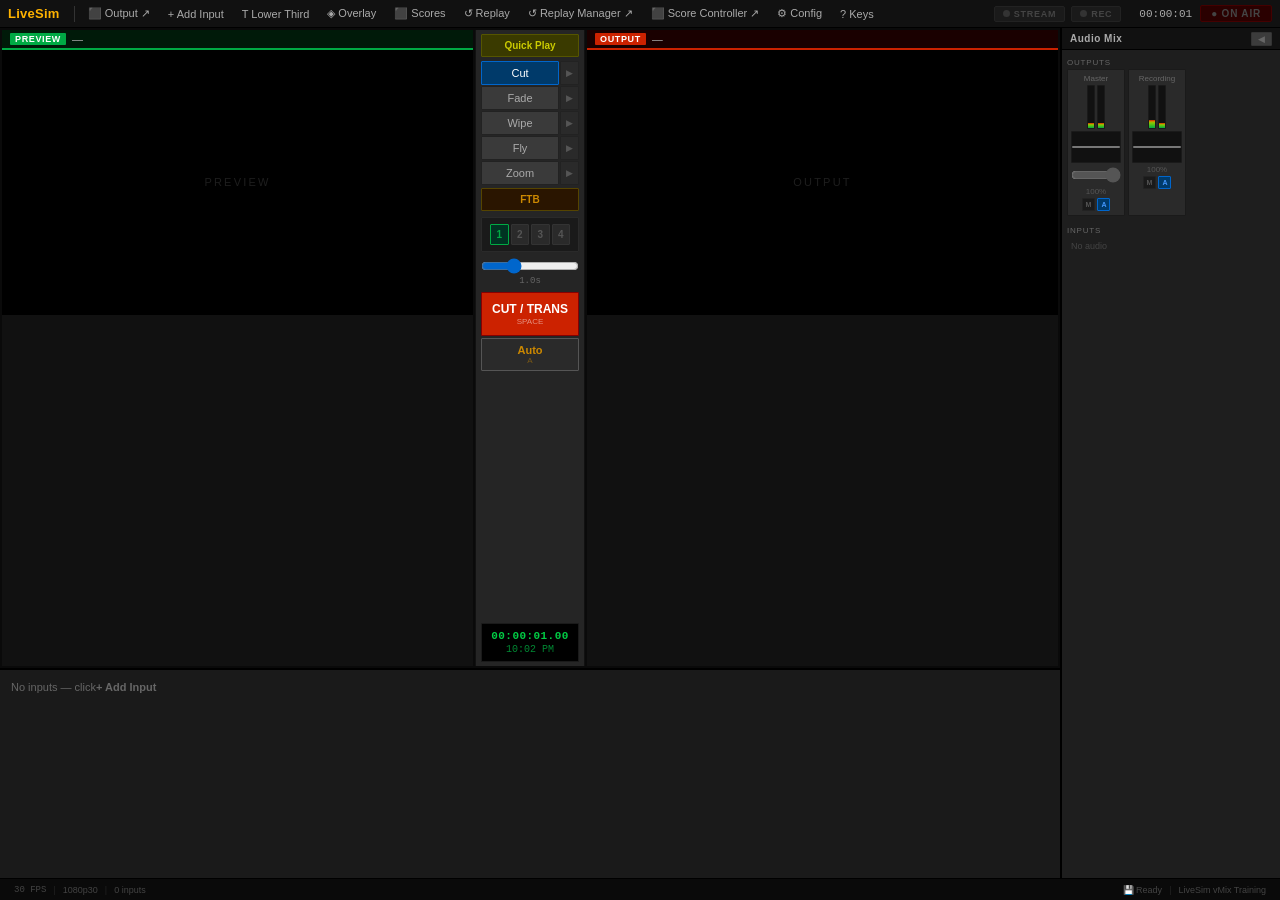
==== commit 305f879f: "v8" ====
--- a/index.html
+++ b/index.html
@@ -49,7 +49,7 @@
         <div class="mon-screen" id="prv-screen">
           <div class="mon-media" id="prv-media"></div>
           <div class="lt-layer" id="prv-lt"></div>
-          <div class="cov-layer" id="prv-cov" style="display:none;"></div>
+          <div class="ovl-layer" id="prv-ovl"></div>
           <div class="score-layer" id="prv-score" style="display:none;"></div>
           <div class="mon-empty" id="prv-empty">PREVIEW</div>
         </div>
@@ -94,7 +94,7 @@
           <div class="mon-layer" id="pgm-layer-a"></div>
           <div class="mon-layer" id="pgm-layer-b" style="opacity:0;z-index:2;"></div>
           <div class="lt-layer" id="pgm-lt"></div>
-          <div class="cov-layer" id="pgm-cov" style="display:none;"></div>
+          <div class="ovl-layer" id="pgm-ovl"></div>
           <div class="score-layer" id="pgm-score" style="display:none;"></div>
           <div class="replay-badge" id="replay-badge" style="display:none;">REPLAY <span id="rpl-spd">1x</span></div>
           <div class="mon-empty" id="pgm-empty">OUTPUT</div>
@@ -218,35 +218,53 @@
 </div>
 </div>
 
-<!-- CUSTOM OVERLAY -->
+<!-- OVERLAYS (multi-overlay system) -->
 <div class="modal-bg" id="overlay-modal">
 <div class="modal modal-wide">
-  <div class="modal-hdr"><span>Custom Overlay</span><button class="modal-x" onclick="closeModal('overlay-modal')">✕</button></div>
-  <div class="modal-body">
-    <div class="note-box">Drag overlays on the monitor to reposition. Preview and Output are independent.</div>
-    <div class="otabs"><button class="otab active" onclick="switchOTab('prv',this)">Preview</button><button class="otab" onclick="switchOTab('pgm',this)">Output</button></div>
-    <div id="ot-prv" class="ot-panel">
-      <label>Text</label><input type="text" id="cov-prv-text" placeholder="Overlay text" oninput="liveCov('prv')">
-      <div class="form-grid">
-        <div><label>Text colour</label><input type="color" id="cov-prv-fg" value="#ffffff" oninput="liveCov('prv')"></div>
-        <div><label>Background</label><input type="color" id="cov-prv-bg" value="#000000" oninput="liveCov('prv')"></div>
-        <div><label>Opacity %</label><input type="number" id="cov-prv-op" value="70" min="0" max="100" oninput="liveCov('prv')"></div>
-        <div><label>Size px</label><input type="number" id="cov-prv-sz" value="18" min="8" max="60" oninput="liveCov('prv')"></div>
-        <div><label>Bold</label><input type="checkbox" id="cov-prv-bold" oninput="liveCov('prv')"></div>
-      </div>
-      <div class="btn-row"><button class="mbtn" onclick="showCov('prv')">Show Preview</button><button class="mbtn mbtn-grey" onclick="hideCov('prv')">Hide</button></div>
-    </div>
-    <div id="ot-pgm" class="ot-panel" style="display:none;">
-      <label>Text</label><input type="text" id="cov-pgm-text" placeholder="Overlay text" oninput="liveCov('pgm')">
-      <div class="form-grid">
-        <div><label>Text colour</label><input type="color" id="cov-pgm-fg" value="#ffffff" oninput="liveCov('pgm')"></div>
-        <div><label>Background</label><input type="color" id="cov-pgm-bg" value="#000000" oninput="liveCov('pgm')"></div>
-        <div><label>Opacity %</label><input type="number" id="cov-pgm-op" value="70" min="0" max="100" oninput="liveCov('pgm')"></div>
-        <div><label>Size px</label><input type="number" id="cov-pgm-sz" value="18" min="8" max="60" oninput="liveCov('pgm')"></div>
-        <div><label>Bold</label><input type="checkbox" id="cov-pgm-bold" oninput="liveCov('pgm')"></div>
-      </div>
-      <div class="btn-row"><button class="mbtn" onclick="showCov('pgm')">Show Output</button><button class="mbtn mbtn-grey" onclick="hideCov('pgm')">Hide</button></div>
-    </div>
+  <div class="modal-hdr"><span>Overlays</span><button class="modal-x" onclick="closeModal('overlay-modal')">✕</button></div>
+  <div class="modal-body">
+    <div class="note-box">Multiple overlays can be active simultaneously on Preview and/or Output. Drag them on the monitor to reposition.</div>
+    <div class="btn-row">
+      <button class="mbtn" onclick="startAddOverlay('text')">+ Text</button>
+      <button class="mbtn" onclick="startAddOverlay('image')">+ Image / Logo</button>
+    </div>
+
+    <!-- ADD OVERLAY FORM (shown when adding) -->
+    <div id="add-ovl-form" style="display:none;" class="form-section">
+      <div class="fs-lbl" id="add-ovl-title">New Text Overlay</div>
+
+      <div id="aof-text-fields">
+        <label>Text</label>
+        <input type="text" id="aof-text" placeholder="Overlay text">
+        <div class="form-grid">
+          <div><label>Text colour</label><input type="color" id="aof-fg" value="#ffffff"></div>
+          <div><label>Background</label><input type="color" id="aof-bg" value="#000000"></div>
+          <div><label>Opacity %</label><input type="number" id="aof-op" value="70" min="0" max="100"></div>
+          <div><label>Size px</label><input type="number" id="aof-sz" value="18" min="8" max="60"></div>
+          <div><label>Bold</label><input type="checkbox" id="aof-bold"></div>
+        </div>
+      </div>
+
+      <div id="aof-image-fields" style="display:none;">
+        <label>Image file (.png .jpg .gif — transparent PNG recommended for logos)</label>
+        <input type="file" id="aof-img" accept="image/*">
+        <div class="form-grid">
+          <div><label>Width % of monitor</label><input type="number" id="aof-w" value="20" min="3" max="80"></div>
+          <div><label>Opacity %</label><input type="number" id="aof-img-op" value="100" min="0" max="100"></div>
+        </div>
+      </div>
+
+      <label>Name</label>
+      <input type="text" id="aof-name" placeholder="My overlay">
+      <div class="btn-row">
+        <button class="mbtn mbtn-green" onclick="confirmAddOverlay()">Add Overlay</button>
+        <button class="mbtn mbtn-grey" onclick="cancelAddOverlay()">Cancel</button>
+      </div>
+    </div>
+
+    <!-- OVERLAY LIST -->
+    <div class="modal-list-hdr" style="margin-top:4px;">Active overlays (<span id="ovl-count">0</span>)</div>
+    <div id="ovl-list" style="display:flex;flex-direction:column;gap:4px;"></div>
   </div>
 </div>
 </div>
@@ -265,6 +283,12 @@
         <div><label>Home colour</label><input type="color" id="score-home-col" value="#cc0000" oninput="manualScore()"></div>
         <div><label>Away team</label><input type="text" id="score-away-name" value="AWAY" oninput="manualScore()"></div>
         <div><label>Away colour</label><input type="color" id="score-away-col" value="#0044cc" oninput="manualScore()"></div>
+        <div><label>Home logo (optional .png)</label><input type="file" id="score-home-logo" accept="image/*" onchange="loadScoreLogo('home',this)"></div>
+        <div><label>Away logo (optional .png)</label><input type="file" id="score-away-logo" accept="image/*" onchange="loadScoreLogo('away',this)"></div>
+      </div>
+      <div class="btn-row" style="margin-top:4px;">
+        <button class="mbtn mbtn-grey" onclick="clearScoreLogo('home')">Clear home logo</button>
+        <button class="mbtn mbtn-grey" onclick="clearScoreLogo('away')">Clear away logo</button>
       </div>
     </div>
     <div class="form-section">
--- a/style.css
+++ b/style.css
@@ -64,8 +64,23 @@
 .mon-empty{position:absolute;inset:0;display:flex;align-items:center;justify-content:center;font-size:11px;color:#1e1e1e;letter-spacing:.2em;z-index:0;pointer-events:none;}
 /* overlays */
 .lt-layer{position:absolute;inset:0;z-index:5;pointer-events:none;}
-.cov-layer{position:absolute;z-index:6;cursor:move;padding:4px 10px;border-radius:2px;white-space:nowrap;left:10%;top:10%;}
-.cov-layer:hover{outline:1px dashed rgba(255,255,255,.35);}
+.ovl-layer{position:absolute;inset:0;z-index:6;pointer-events:none;}
+.ovl-item{position:absolute;pointer-events:all;cursor:move;user-select:none;}
+.ovl-item:hover{outline:1px dashed rgba(255,255,255,.4);}
+.ovl-item img{display:block;}
+.ovl-text-inner{padding:4px 10px;border-radius:2px;white-space:nowrap;line-height:1.3;}
+.sb-logo{height:70%;object-fit:contain;vertical-align:middle;margin:0 4px;flex-shrink:0;}
+/* Overlay list item in modal */
+.ovl-row{display:flex;align-items:center;gap:6px;background:#1a1a1a;border:1px solid #2a2a2a;padding:6px 8px;border-radius:1px;}
+.ovl-row-name{flex:1;font-size:11px;color:var(--text);overflow:hidden;text-overflow:ellipsis;white-space:nowrap;}
+.ovl-row-type{font-size:9px;color:#555;margin-right:4px;}
+.ovl-tgt-btn{background:transparent;border:1px solid #333;color:#555;padding:2px 7px;cursor:pointer;font-size:9px;border-radius:1px;font-family:var(--font);transition:all .1s;}
+.ovl-tgt-btn:hover{color:var(--text2);}
+.ovl-tgt-btn.on-prv{border-color:var(--prv);color:var(--prv);background:#001a00;}
+.ovl-tgt-btn.on-pgm{border-color:var(--pgm);color:#ff6655;background:#1a0000;}
+.ovl-tgt-btn.on-both{border-color:var(--amber);color:var(--amber);background:#1a1000;}
+.ovl-del{background:transparent;border:none;color:#333;cursor:pointer;font-size:13px;padding:2px 5px;}
+.ovl-del:hover{color:var(--red2);}
 .score-layer{position:absolute;left:0;right:0;z-index:7;cursor:move;}
 .score-layer.pos-bottom{bottom:0;}.score-layer.pos-top{top:0;}
 /* lt animations */
